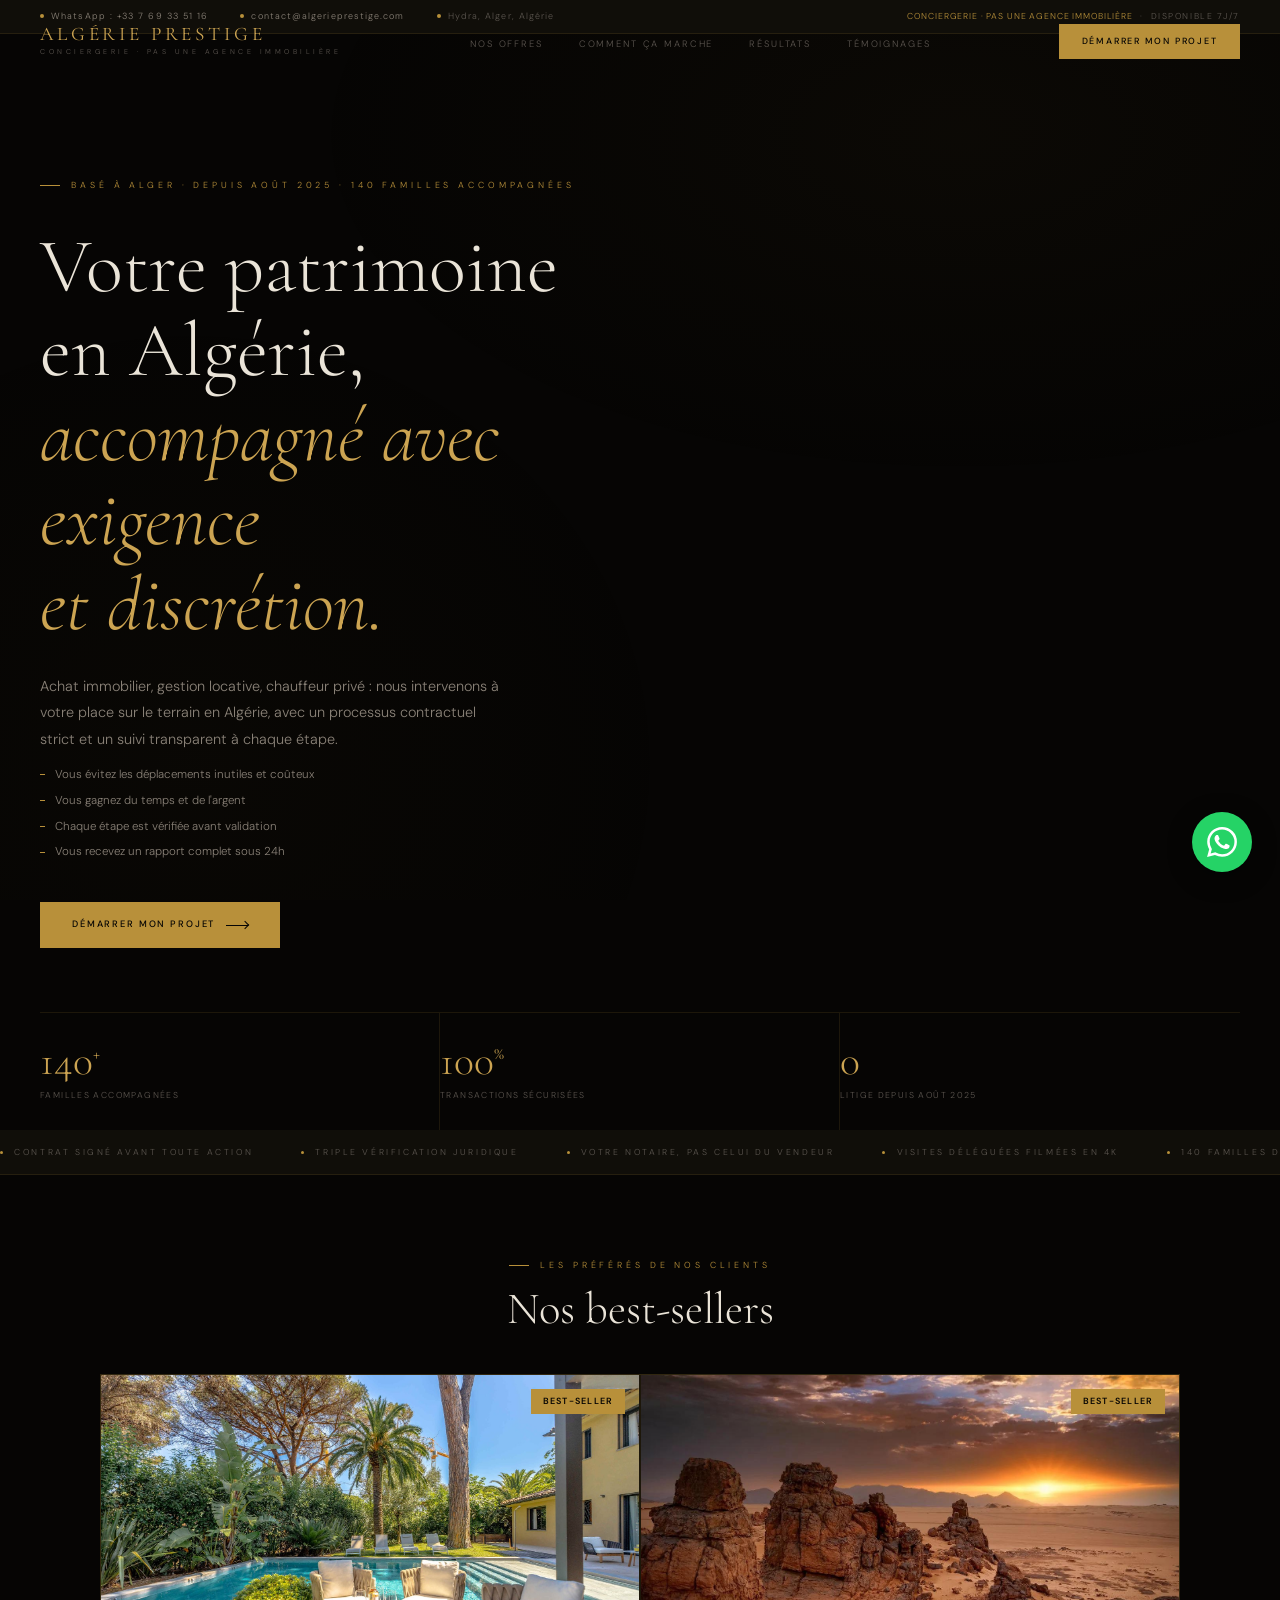
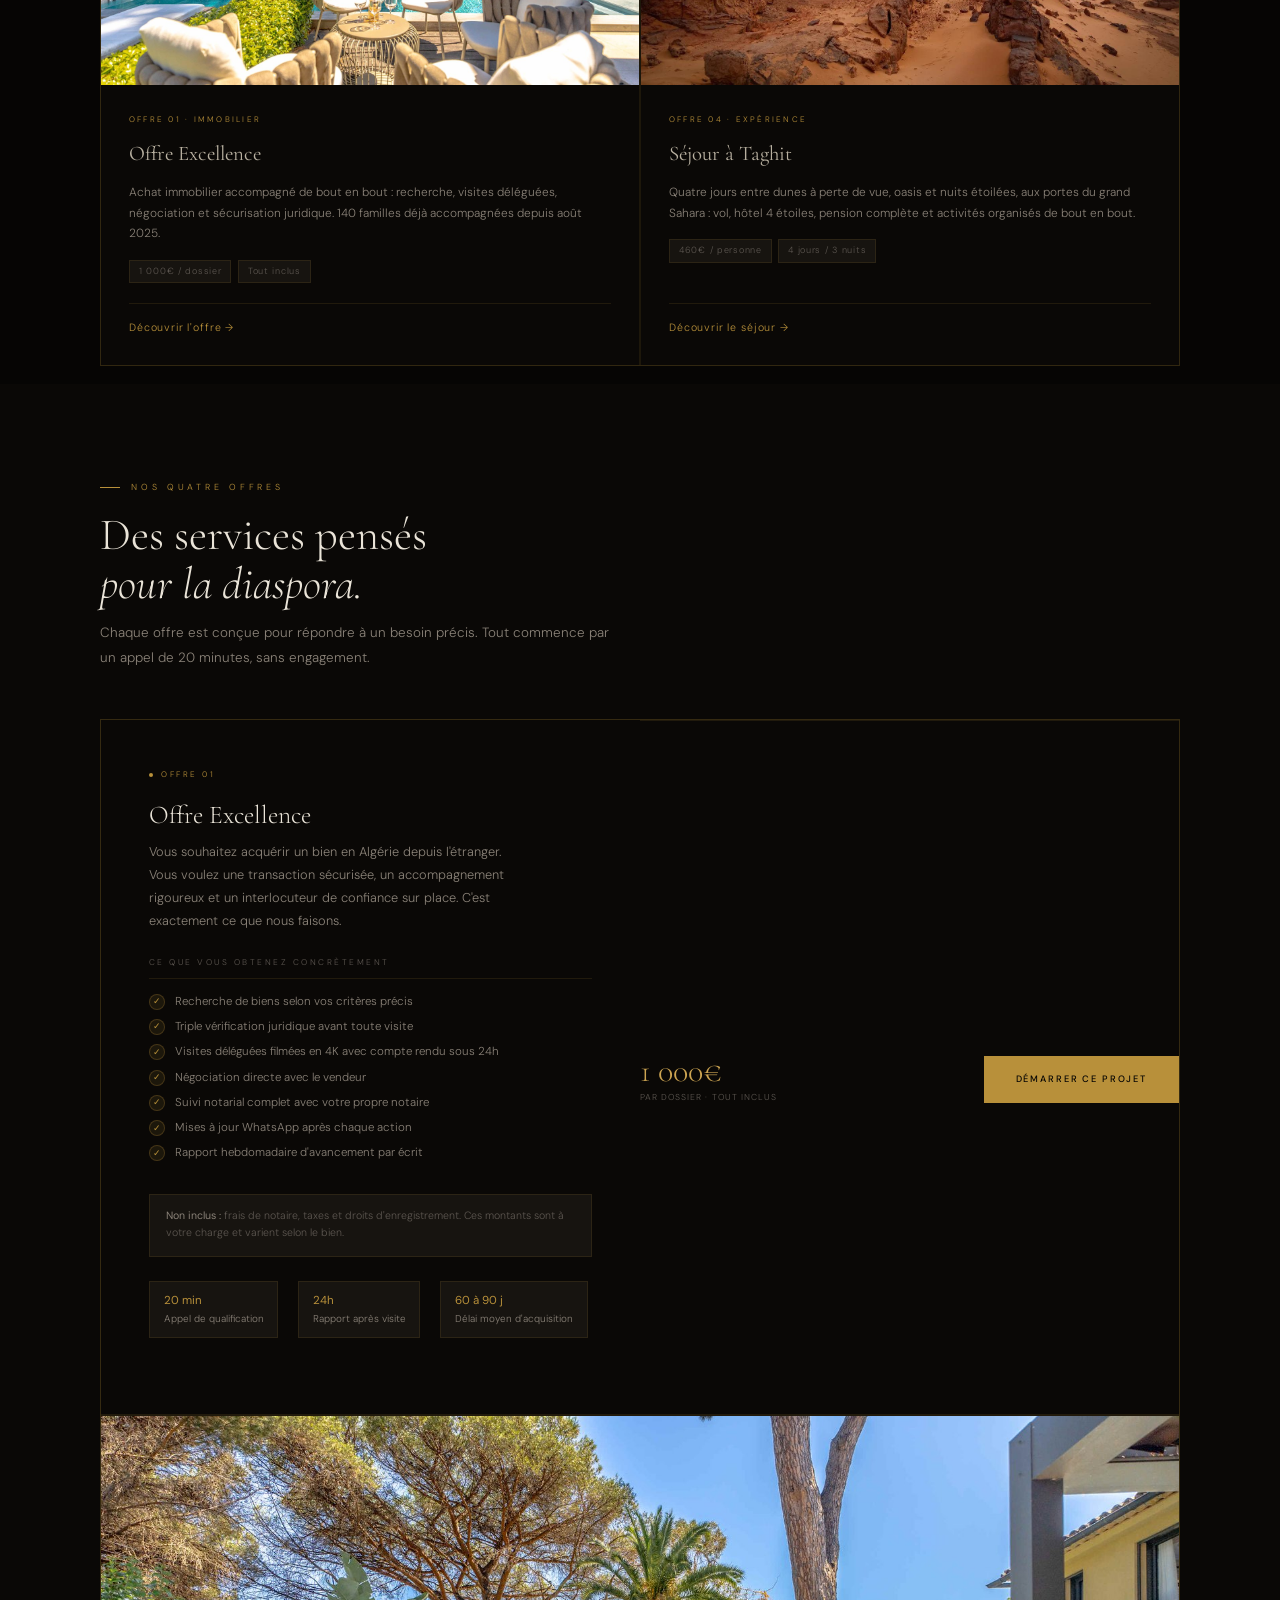
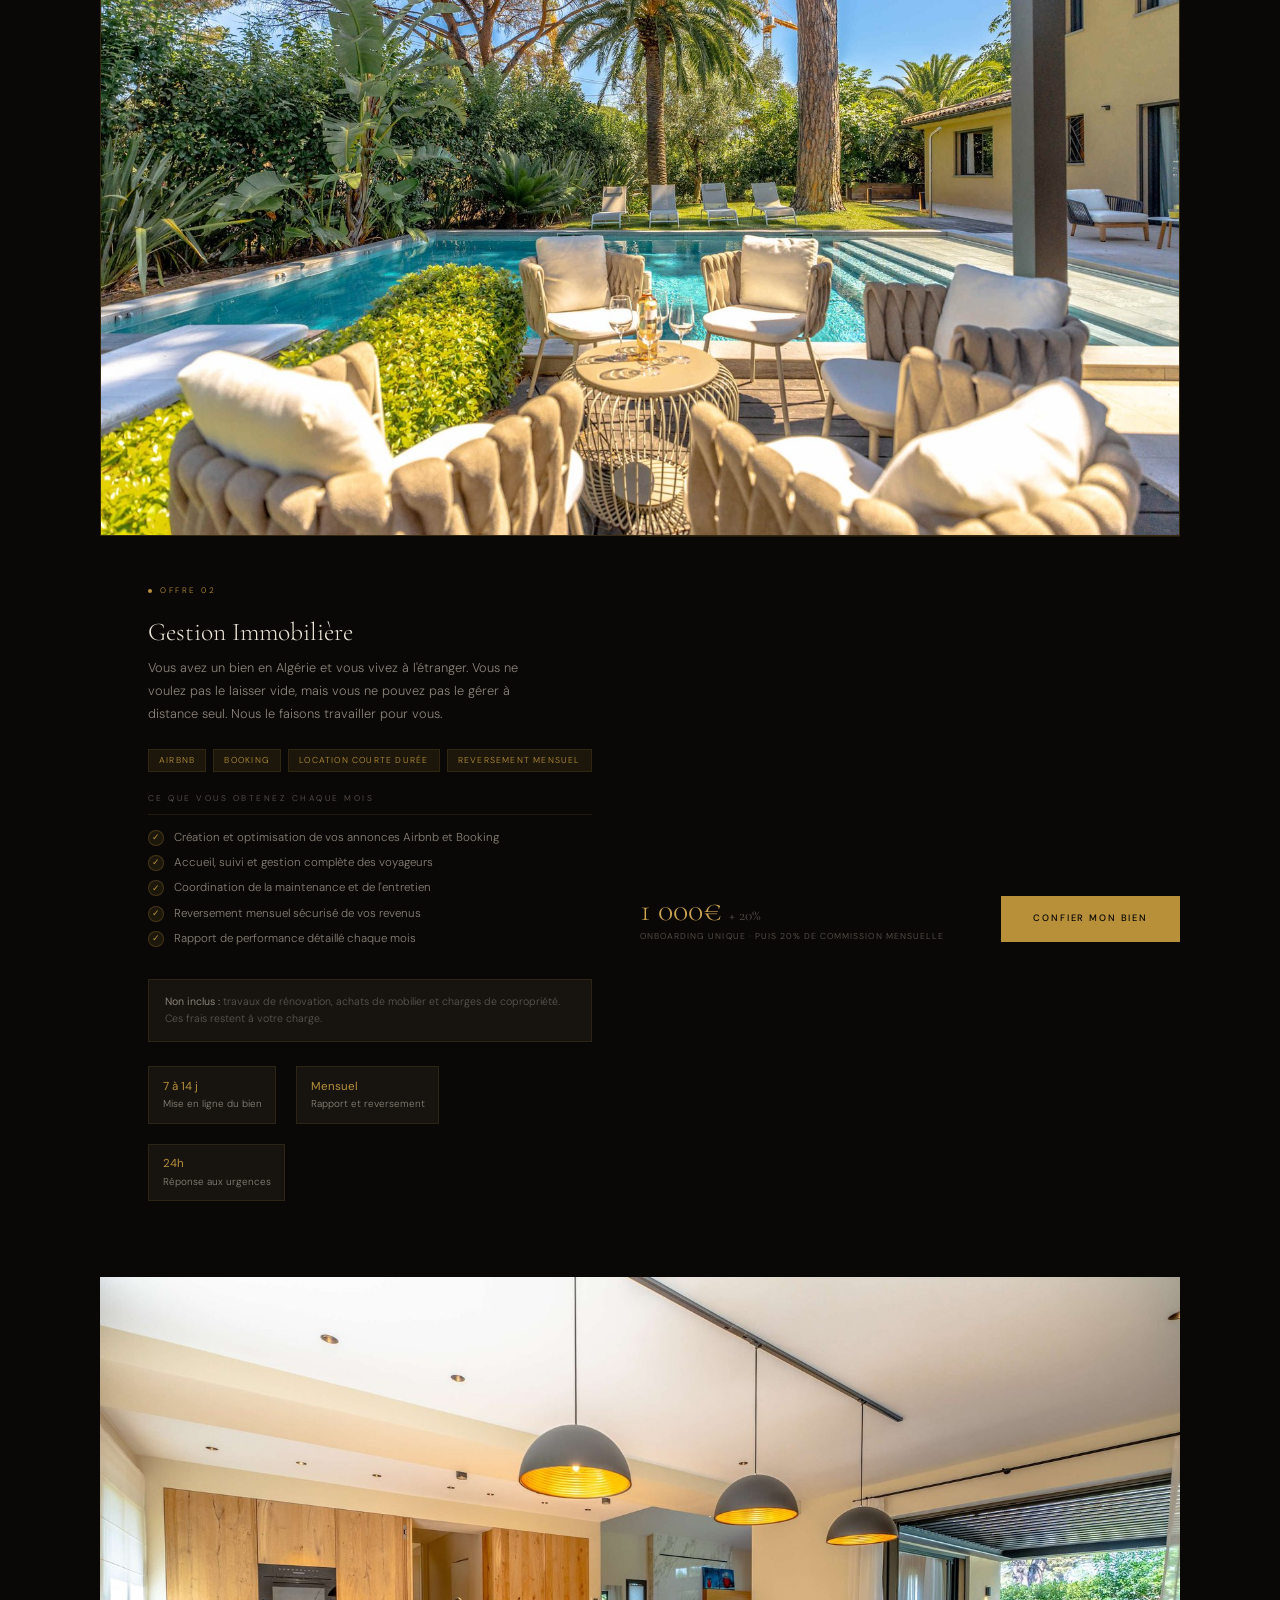
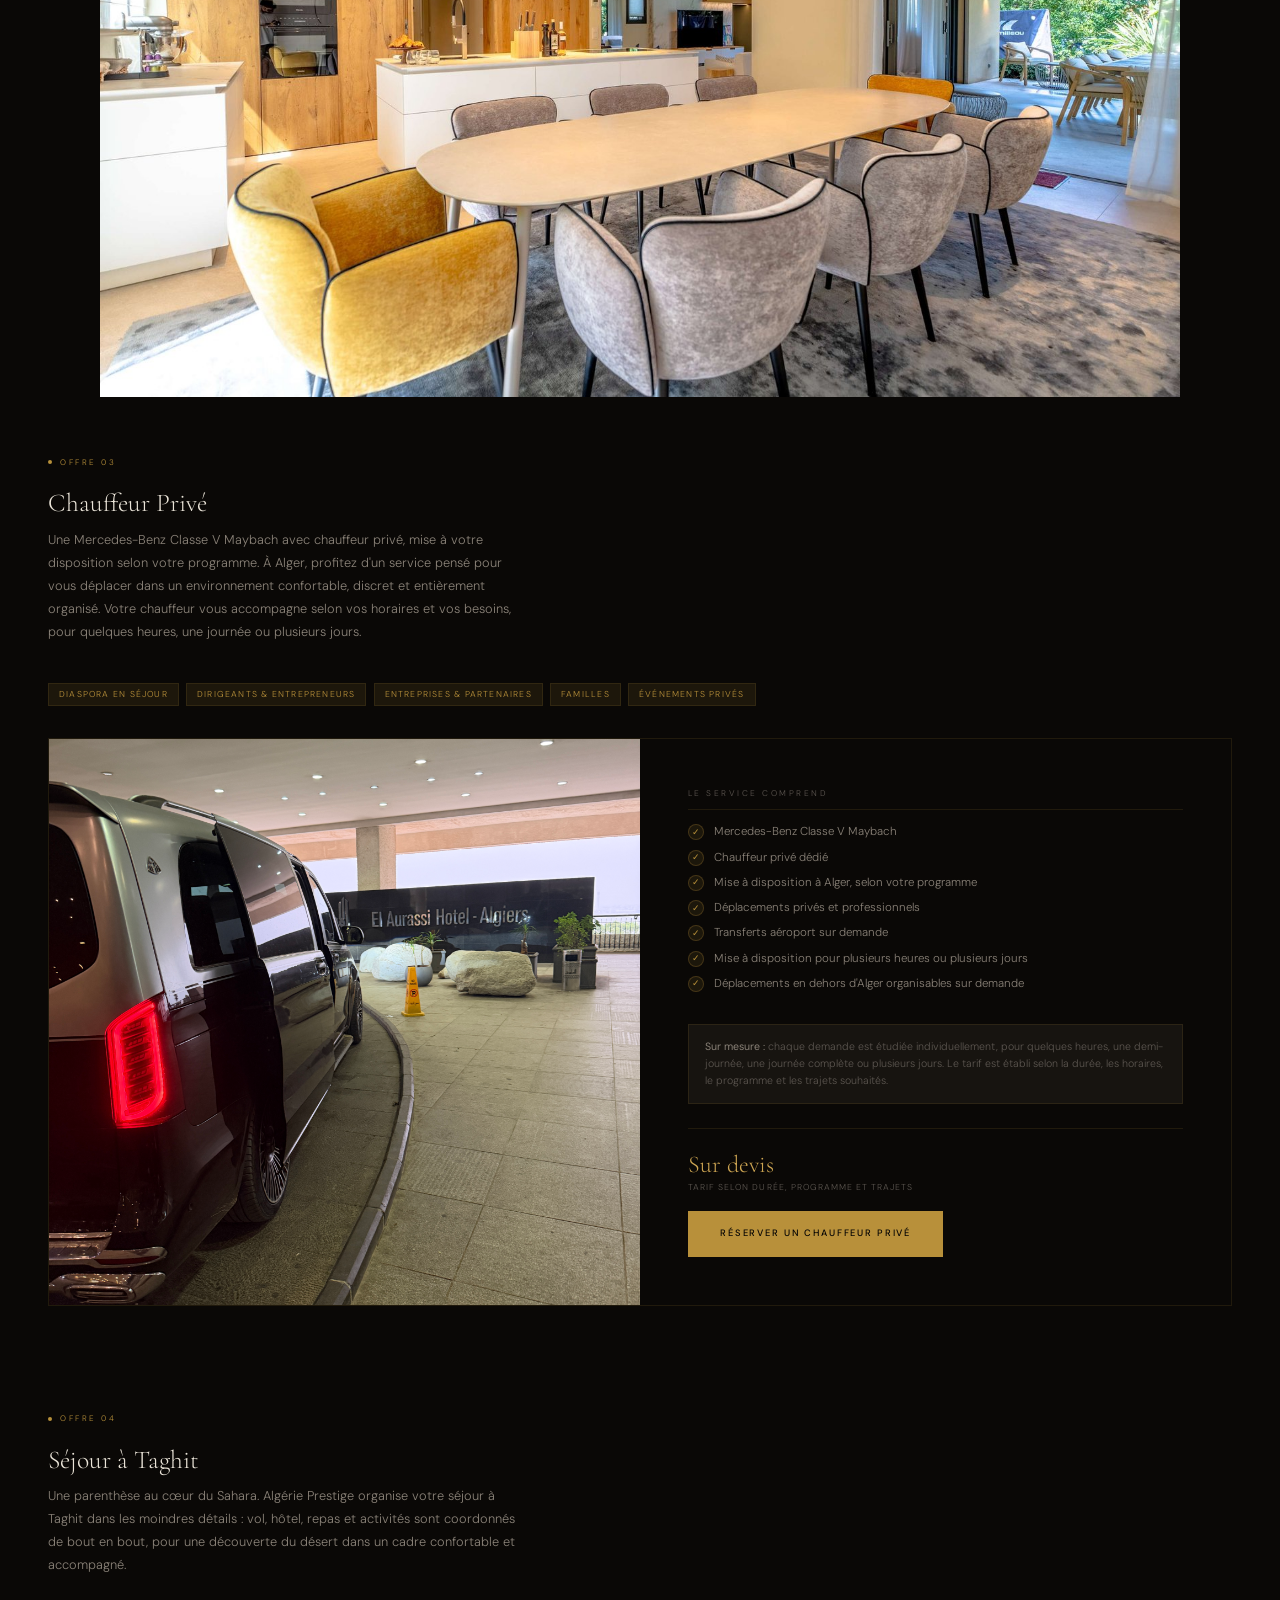
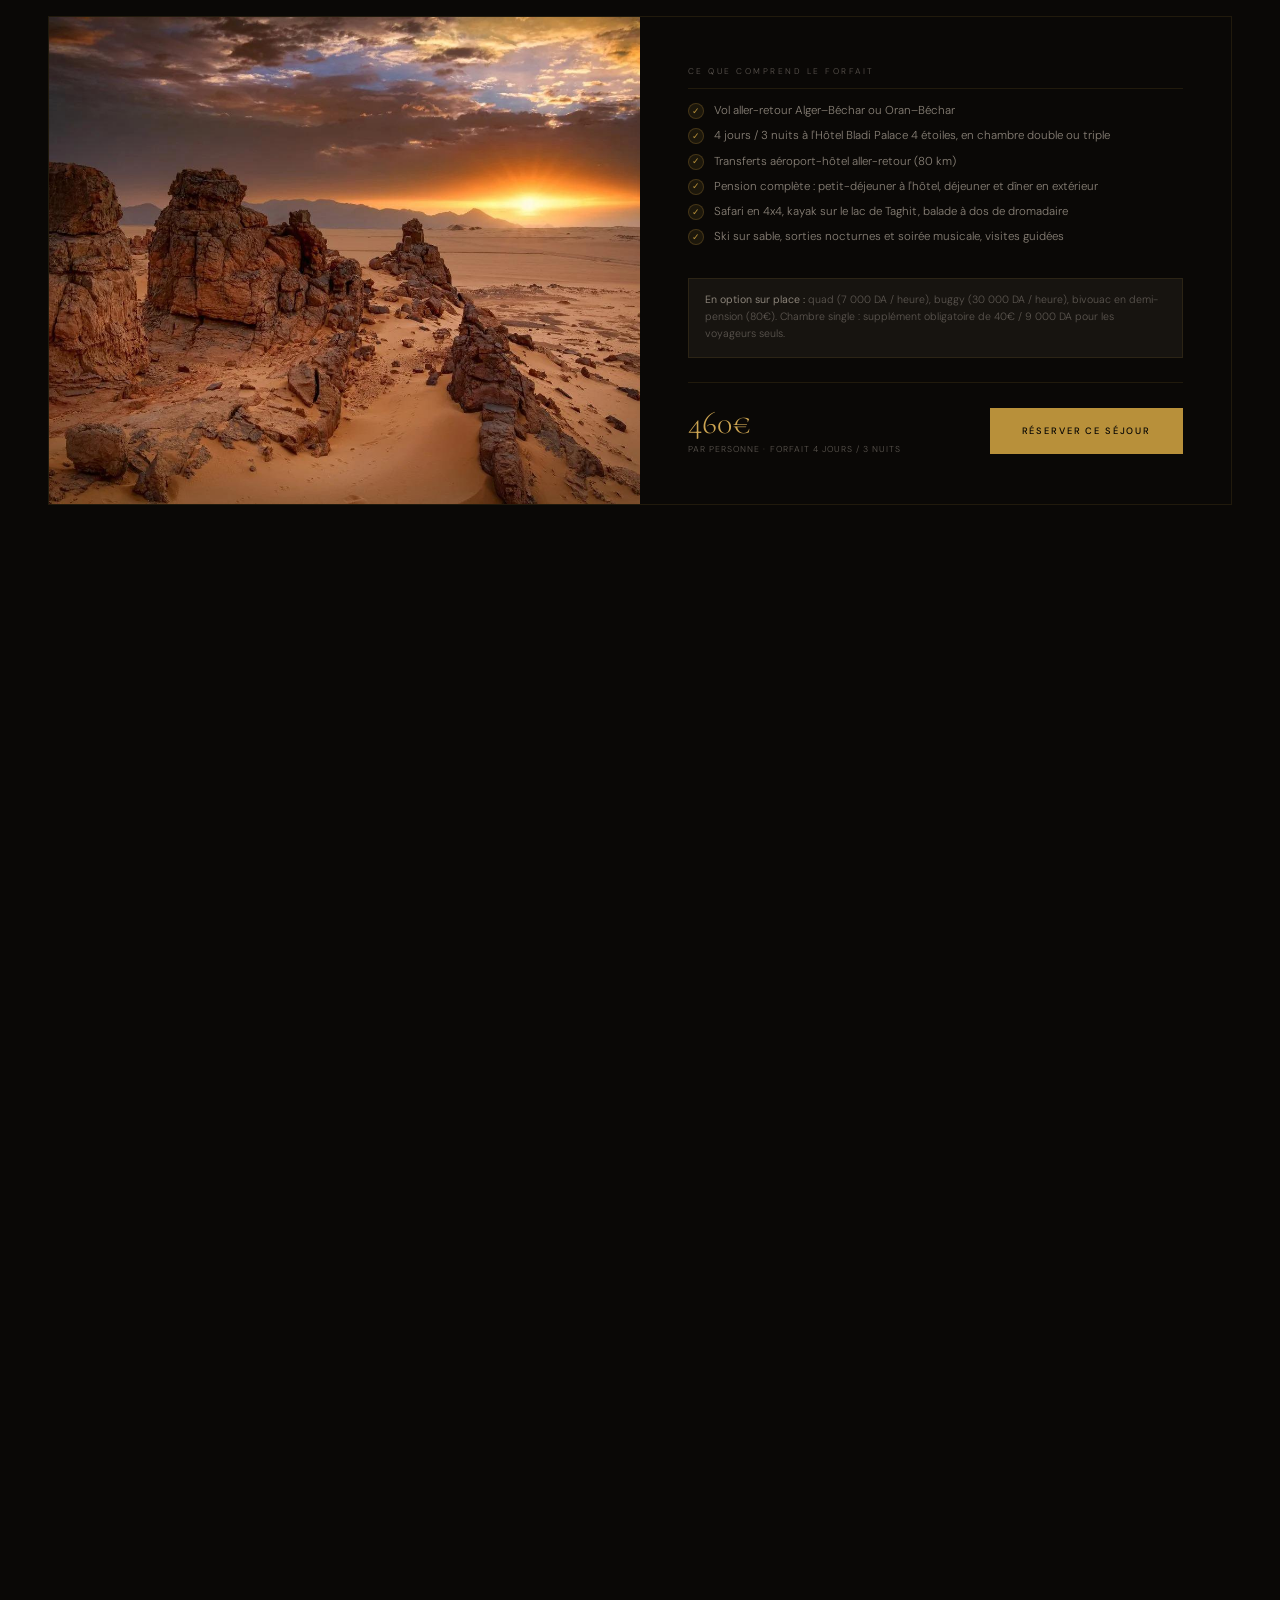
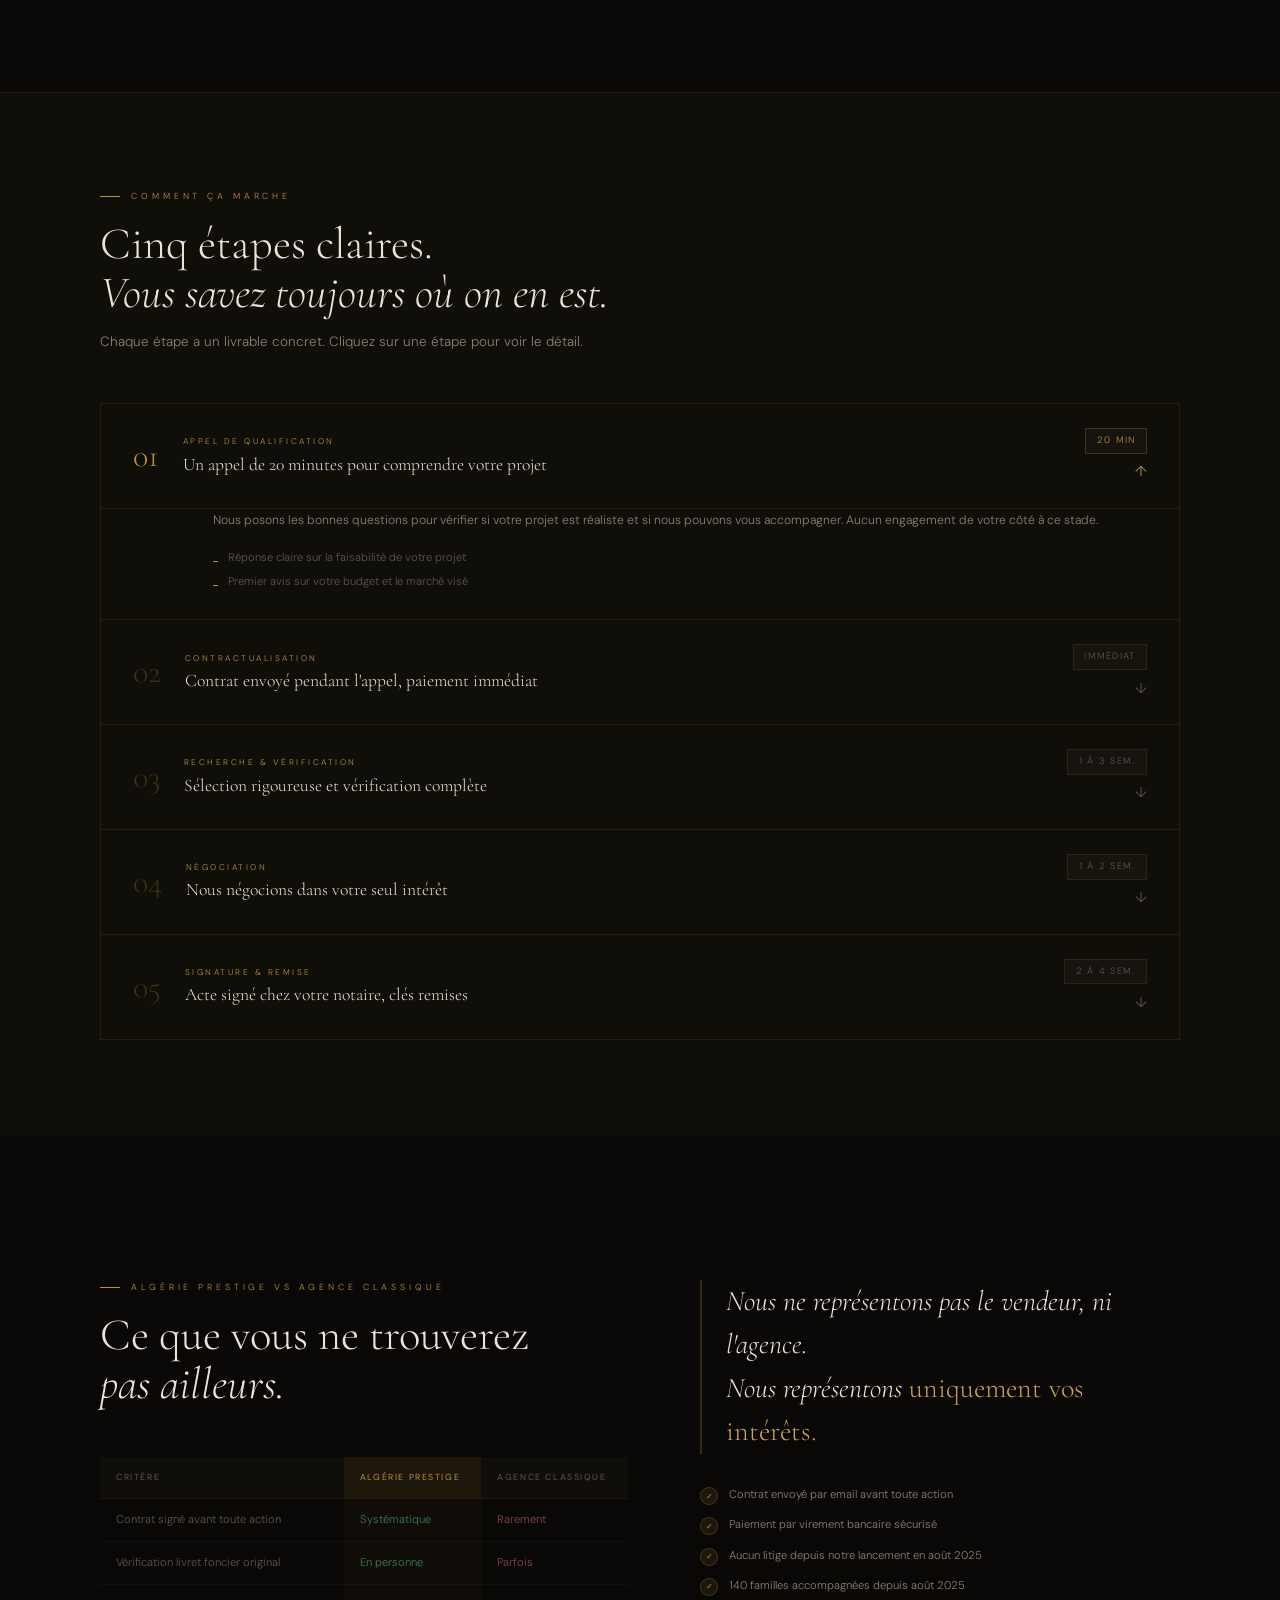
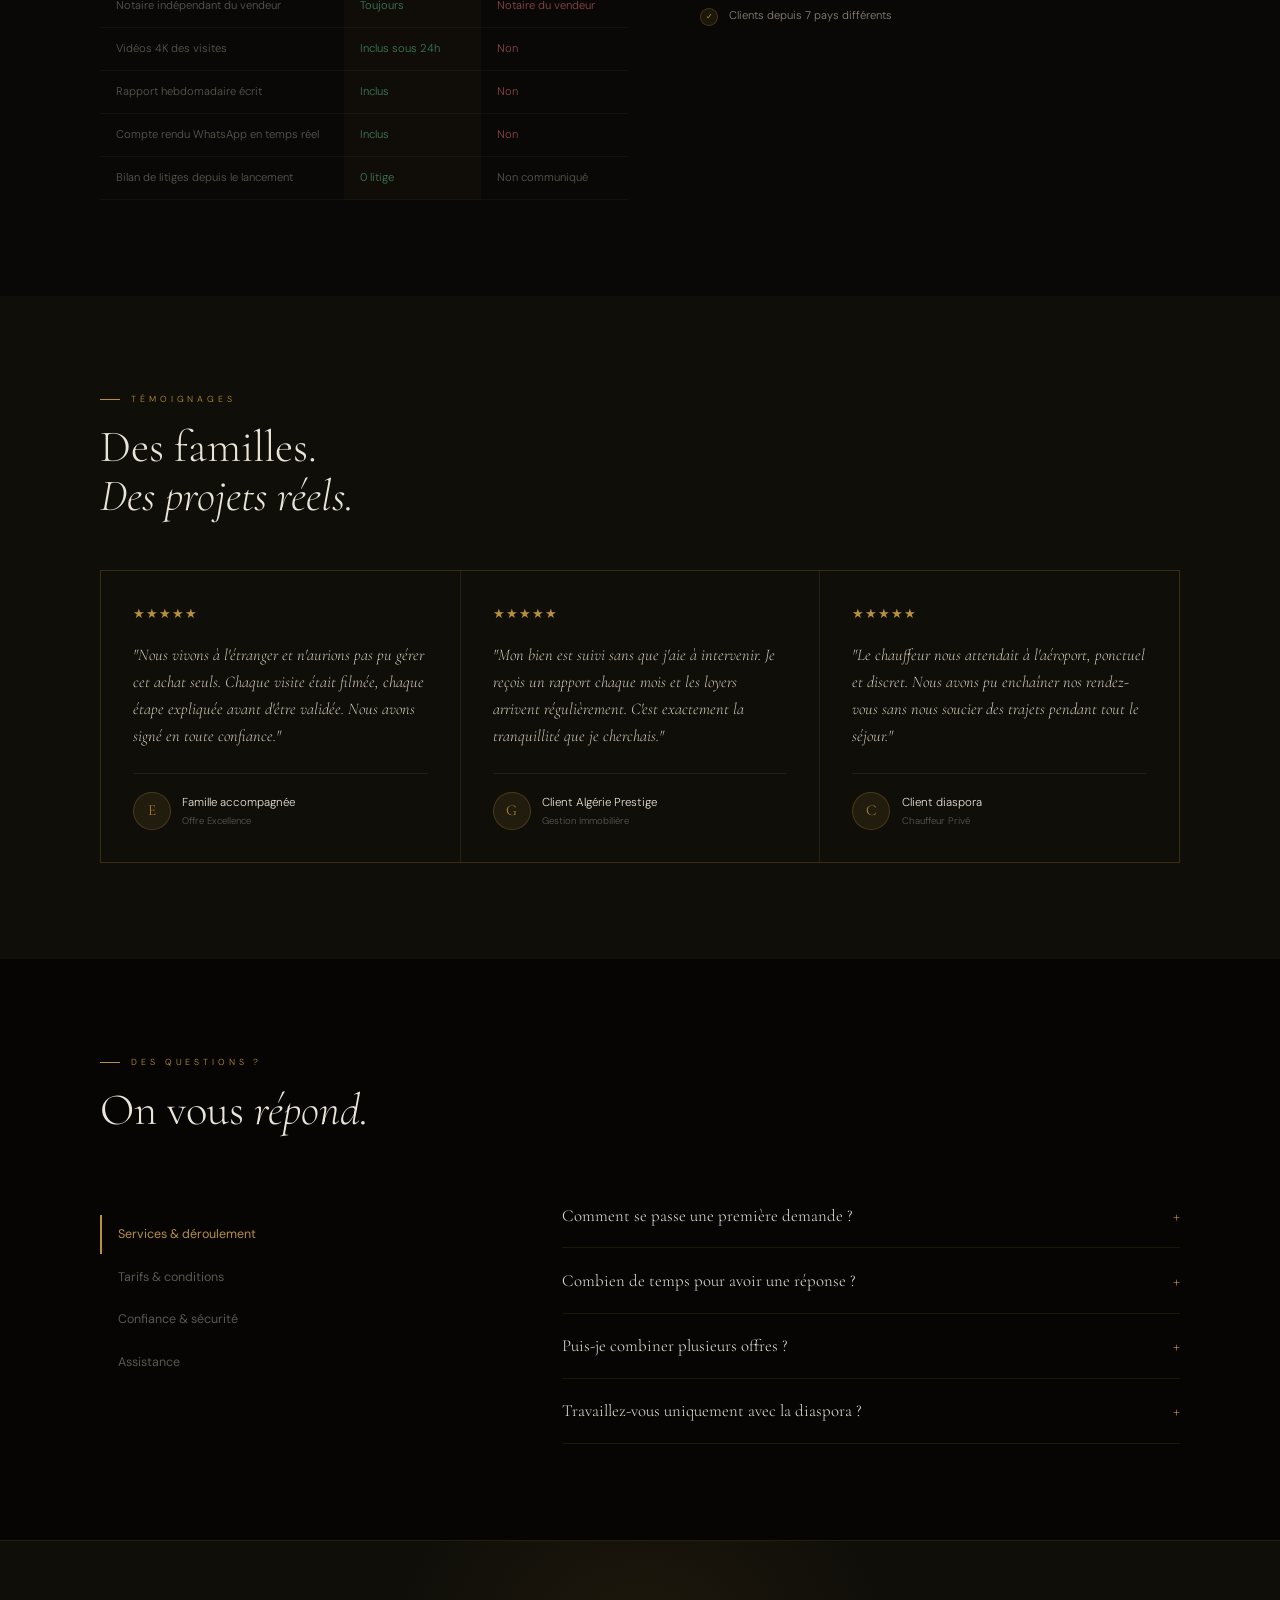
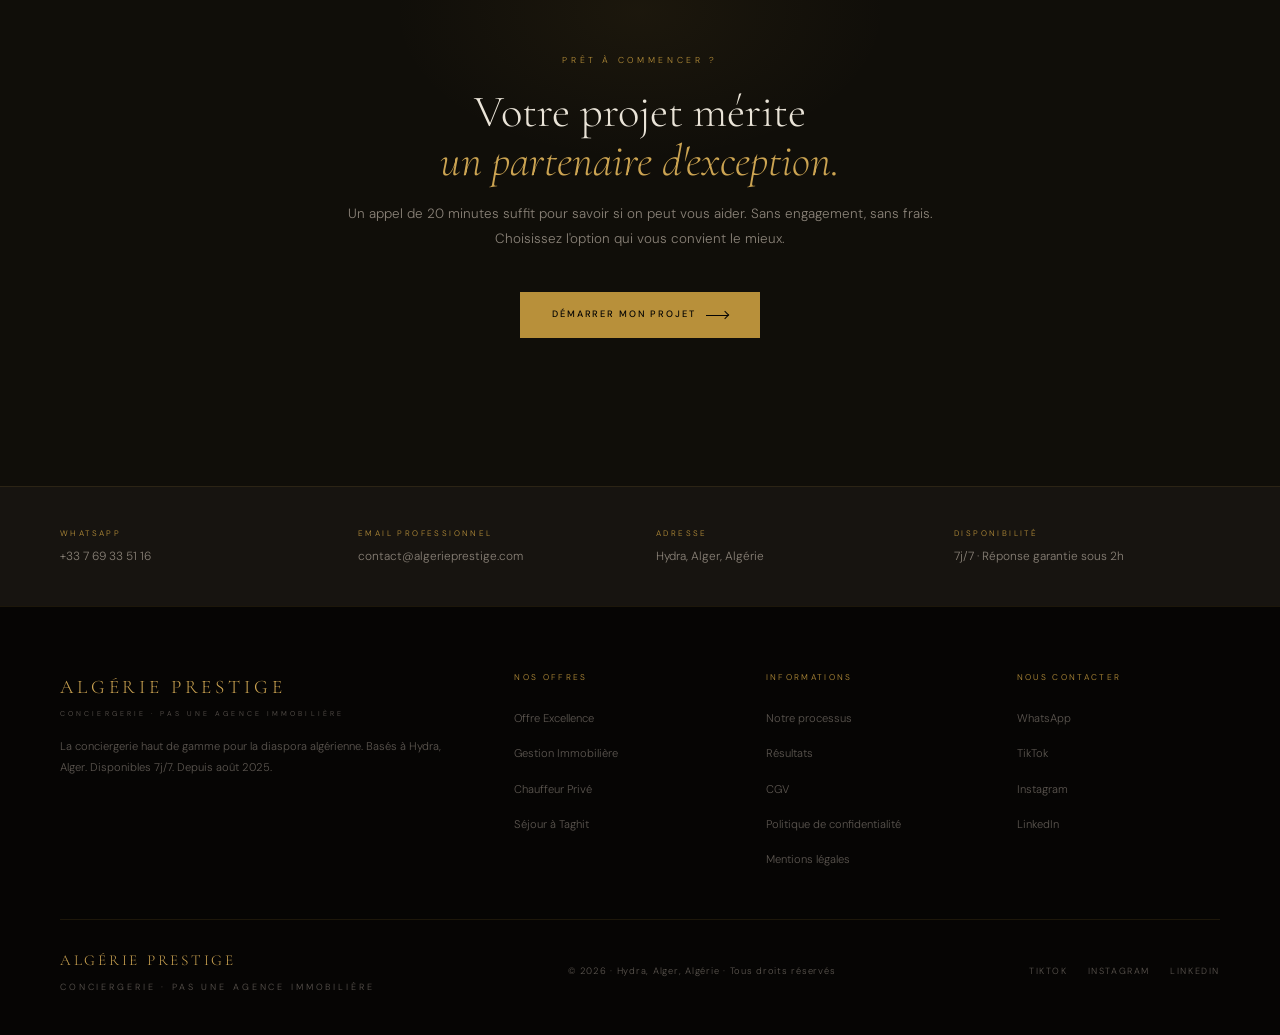
==== index.html @ 7046d6de "Add files via upload" ====
<!DOCTYPE html>
<html lang="fr">
<head>
<meta charset="UTF-8">
<meta name="viewport" content="width=device-width, initial-scale=1.0">
<title>Algérie Prestige : Conciergerie Privée pour la Diaspora Algérienne</title>
<meta name="description" content="Conciergerie privée pour la diaspora algérienne : achat immobilier sécurisé, gestion locative, chauffeur privé. Basés à Alger, disponibles 7j/7.">
<meta property="og:title" content="Algérie Prestige : Conciergerie Privée pour la Diaspora Algérienne">
<meta property="og:description" content="Achat immobilier, gestion locative, chauffeur privé : nous intervenons à votre place sur le terrain en Algérie, avec un suivi transparent à chaque étape.">
<meta property="og:image" content="https://algerieprestige.com/img/brand/og-image.jpg">
<meta property="og:url" content="https://algerieprestige.com/">
<meta property="og:type" content="website">
<meta property="og:locale" content="fr_FR">
<meta name="twitter:card" content="summary_large_image">
<meta name="twitter:image" content="https://algerieprestige.com/img/brand/og-image.jpg">
<link rel="icon" type="image/png" sizes="512x512" href="img/brand/favicon-512.png">
<link rel="icon" type="image/png" sizes="48x48" href="img/brand/favicon-48.png">
<link rel="icon" type="image/png" sizes="32x32" href="img/brand/favicon-32.png">
<link rel="icon" type="image/png" sizes="16x16" href="img/brand/favicon-16.png">
<link rel="apple-touch-icon" sizes="180x180" href="img/brand/favicon-180.png">
<link rel="preconnect" href="https://fonts.googleapis.com">
<link rel="preconnect" href="https://fonts.gstatic.com" crossorigin>
<link href="https://fonts.googleapis.com/css2?family=Cormorant+Garamond:ital,wght@0,300;0,400;0,500;0,600;1,300;1,400;1,500&family=DM+Sans:opsz,wght@9..40,300;9..40,400;9..40,500&display=swap" rel="stylesheet">
<style>

/* ═══════════════════════════════════════
   ALGÉRIE PRESTIGE v3
   Cabinet Privé · Confiance · Diaspora
   Cormorant Garamond + DM Sans
═══════════════════════════════════════ */

:root {
  --or:        #B8903A;
  --or-2:      #CCA452;
  --or-3:      #DEC07A;
  --or-dim:    rgba(184,144,58,.11);
  --or-glow:   rgba(184,144,58,.06);
  --noir:      #060504;
  --noir-2:    #0A0806;
  --s1:        #100E09;
  --s2:        #171410;
  --s3:        #1E1A13;
  --ivoire:    #EAE4D8;
  --ivoire-2:  #D2CAB8;
  --txt:       #B8B0A0;
  --txt-m:     #8A8278;
  --txt-d:     #5C5650;
  --bord:      rgba(184,144,58,.13);
  --bord-2:    rgba(184,144,58,.26);
  --vert:      #3D7A55;
  --r: 0px; /* sharp corners everywhere */
}

*, *::before, *::after { margin:0; padding:0; box-sizing:border-box; }
html { scroll-behavior:smooth; font-size:16px; }

body {
  background:var(--noir);
  color:var(--txt);
  font-family:'DM Sans',sans-serif;
  font-weight:300;
  line-height:1.7;
  overflow-x:hidden;
  -webkit-font-smoothing:antialiased;
}

/* subtle vignette atmosphere */
body::after {
  content:'';
  position:fixed; inset:0;
  background:
    radial-gradient(ellipse 80% 60% at 75% 15%, rgba(184,144,58,.035) 0%, transparent 65%),
    radial-gradient(ellipse 60% 80% at 15% 85%, rgba(184,144,58,.025) 0%, transparent 65%);
  pointer-events:none; z-index:0;
}

img { display:block; max-width:100%; height:auto; }
a   { text-decoration:none; color:inherit; transition:color .25s; }

/* ── UTILS ── */
.serif { font-family:'Cormorant Garamond',serif; }
.container { max-width:1160px; margin:0 auto; padding:0 2.5rem; }

.eyebrow {
  display:inline-flex; align-items:center; gap:.7rem;
  font-size:.55rem; letter-spacing:.44em; text-transform:uppercase;
  color:var(--or);
}
.eyebrow::before {
  content:''; display:inline-block;
  width:20px; height:1px; background:var(--or); flex-shrink:0;
}

h1,h2,h3,h4 {
  font-family:'Cormorant Garamond',serif;
  font-weight:300; line-height:1.1; color:var(--ivoire);
}
h1 { font-size:clamp(2.8rem,6vw,5.8rem); }
h2 { font-size:clamp(1.9rem,3.5vw,3.2rem); }
h3 { font-size:clamp(1.3rem,2vw,1.8rem); }

p { color:var(--txt-m); line-height:1.85; }

.reveal {
  opacity:0; transform:translateY(12px);
  transition:opacity .45s ease, transform .45s ease;
}
.reveal.in { opacity:1; transform:none; }

/* ═══════════════ NAV ═══════════════ */
#nav {
  position:fixed; inset:0 0 auto 0; z-index:100;
  padding:1.5rem 2.5rem;
  display:flex; align-items:center; justify-content:space-between;
  transition:background .45s, padding .35s, border-color .35s;
  border-bottom:1px solid transparent;
}
#nav.stuck {
  background:rgba(6,5,4,.95);
  backdrop-filter:blur(20px);
  padding:1rem 2.5rem;
  border-color:var(--bord);
}

.nav-logo { display:flex; flex-direction:column; gap:2px; }
.nav-logo-name {
  font-family:'Cormorant Garamond',serif;
  font-size:1.2rem; font-weight:400;
  letter-spacing:.2em; text-transform:uppercase;
  color:var(--or-2); line-height:1;
}
.nav-logo-tag {
  font-size:.44rem; letter-spacing:.5em;
  text-transform:uppercase; color:var(--txt-d);
}

.nav-links { display:flex; gap:2.25rem; list-style:none; }
.nav-links a {
  font-size:.58rem; letter-spacing:.2em; text-transform:uppercase;
  color:var(--txt-d); position:relative;
}
.nav-links a::after {
  content:''; position:absolute; bottom:-4px; left:0;
  width:0; height:1px; background:var(--or); transition:width .3s;
}
.nav-links a:hover { color:var(--or-2); }
.nav-links a:hover::after { width:100%; }

.nav-cta {
  font-family:'DM Sans',sans-serif;
  font-size:.56rem; font-weight:500; letter-spacing:.2em; text-transform:uppercase;
  color:var(--noir); background:var(--or);
  padding:.62rem 1.4rem; transition:background .25s;
}
.nav-cta:hover { background:var(--or-3); color:var(--noir); }

/* ═══════════════ TOP BAR ═══════════════ */
.top-bar {
  background:var(--s1);
  border-bottom:1px solid var(--bord);
  padding:.55rem 2.5rem;
  display:flex; align-items:center; justify-content:space-between;
  position:relative; z-index:99;
}
.top-bar-contact {
  display:flex; gap:2rem; align-items:center; flex-wrap:wrap;
}
.top-bar-item {
  display:flex; align-items:center; gap:.45rem;
  font-size:.56rem; letter-spacing:.12em; color:var(--txt-d);
}
.top-bar-item a { color:var(--txt-m); }
.top-bar-item a:hover { color:var(--or-2); }
.top-bar-dot {
  width:4px; height:4px; border-radius:50%; background:var(--or); flex-shrink:0;
}
.top-bar-right {
  font-size:.54rem; letter-spacing:.18em; text-transform:uppercase; color:var(--txt-d);
}

/* ═══════════════ HERO ═══════════════ */
#hero {
  min-height:100vh;
  display:grid; grid-template-rows:1fr auto;
  padding:0 2.5rem;
  overflow:hidden; position:relative;
}

.hero-bg {
  position:absolute; inset:0; z-index:0;
  background:var(--noir);
  overflow:hidden;
}
.hero-bg video {
  position:absolute; inset:0; z-index:0;
  width:100%; height:100%; object-fit:cover;
  opacity:.5;
}
.hero-bg::after {
  content:''; position:absolute; inset:0; z-index:1;
  background:linear-gradient(105deg, rgba(6,5,4,.97) 40%, rgba(6,5,4,.7) 100%);
}

.hero-content {
  position:relative; z-index:1;
  display:flex; flex-direction:column; justify-content:center;
  padding-top:9rem; padding-bottom:4rem;
  max-width:660px;
}

.hero-tag {
  margin-bottom:2rem;
  opacity:0; animation:fadeUp .9s .2s forwards;
}

.hero-h1 {
  margin-bottom:1.6rem;
  opacity:0; animation:fadeUp .9s .4s forwards;
}
.hero-h1 em { font-style:italic; color:var(--or-2); }

.hero-p {
  font-size:.9rem; color:var(--txt-m); max-width:460px;
  margin-bottom:.75rem;
  opacity:0; animation:fadeUp .9s .6s forwards;
}

.hero-promise {
  display:flex; flex-direction:column; gap:.4rem;
  margin-bottom:2.5rem;
  opacity:0; animation:fadeUp .9s .7s forwards;
}
.hero-promise-item {
  display:flex; align-items:center; gap:.6rem;
  font-size:.72rem; color:var(--txt-m);
}
.hero-promise-item::before {
  content:'';
  display:inline-block; width:5px; height:1px;
  background:var(--or); flex-shrink:0;
}

.hero-btns {
  display:flex; gap:1rem; flex-wrap:wrap;
  opacity:0; animation:fadeUp .9s .85s forwards;
}

.btn-or {
  display:inline-flex; align-items:center; gap:.65rem;
  background:var(--or); color:var(--noir);
  font-family:'DM Sans',sans-serif;
  font-size:.58rem; font-weight:500; letter-spacing:.2em; text-transform:uppercase;
  padding:.95rem 2rem; transition:background .25s, transform .2s, box-shadow .25s;
}
.btn-or:hover {
  background:var(--or-3); color:var(--noir);
  transform:translateY(-2px);
  box-shadow:0 8px 32px rgba(184,144,58,.2);
}

.btn-outline {
  display:inline-flex; align-items:center; gap:.65rem;
  border:1px solid var(--bord-2); color:var(--txt-m);
  font-family:'DM Sans',sans-serif;
  font-size:.58rem; font-weight:400; letter-spacing:.2em; text-transform:uppercase;
  padding:.95rem 1.75rem; transition:border-color .25s, color .25s;
}
.btn-outline:hover { border-color:var(--or); color:var(--or-2); }

.arr {
  display:inline-block; width:22px; height:1px;
  background:currentColor; position:relative;
}
.arr::after {
  content:''; position:absolute; right:0; top:-3px;
  width:6px; height:6px;
  border-right:1px solid currentColor; border-top:1px solid currentColor;
  transform:rotate(45deg);
}

/* HERO STATS */
.hero-stats {
  position:relative; z-index:1;
  display:grid; grid-template-columns:repeat(3,1fr);
  border-top:1px solid var(--bord);
  opacity:0; animation:fadeUp .9s 1s forwards;
}
.hs {
  padding:1.75rem 0; border-right:1px solid var(--bord);
}
.hs:last-child { border-right:none; }
.hs-n {
  font-family:'Cormorant Garamond',serif;
  font-size:2.6rem; font-weight:300; color:var(--or-2);
  line-height:1; margin-bottom:.3rem;
}
.hs-n sup { font-size:1.1rem; }
.hs-l {
  font-size:.54rem; letter-spacing:.16em; text-transform:uppercase; color:var(--txt-d);
}

/* ═══════════════ MARQUEE ═══════════════ */
.mq-wrap {
  background:var(--s1);
  border-bottom:1px solid var(--bord);
  padding:.9rem 0; overflow:hidden;
}
.mq-track {
  display:flex; gap:3rem; width:max-content;
  animation:marquee 38s linear infinite;
}
.mq-item {
  display:inline-flex; align-items:center; gap:.7rem;
  font-size:.54rem; letter-spacing:.3em; text-transform:uppercase;
  color:var(--txt-d); white-space:nowrap; flex-shrink:0;
}
.mq-item b { display:inline-block; width:3px; height:3px; border-radius:50%; background:var(--or); }

/* ═══════════════ CONFIANCE SECTION ═══════════════ */
#confiance {
  background:var(--s1);
  border-bottom:1px solid var(--bord);
  padding:5.5rem 0;
}

.confiance-grid {
  display:grid; grid-template-columns:1fr 1fr;
  gap:5rem; align-items:start;
}

.conf-left .sec-head { margin-bottom:2.5rem; }

.conf-stats {
  display:grid; grid-template-columns:1fr 1fr;
  gap:1px; background:var(--bord);
  border:1px solid var(--bord);
  margin-bottom:2rem;
}
.conf-stat {
  background:var(--s1);
  padding:1.75rem 1.5rem;
  transition:background .3s;
}
.conf-stat:hover { background:var(--s2); }
.conf-stat-n {
  font-family:'Cormorant Garamond',serif;
  font-size:2.8rem; font-weight:300; color:var(--or-2);
  line-height:1; margin-bottom:.3rem;
}
.conf-stat-n sup { font-size:1.1rem; }
.conf-stat-l {
  font-size:.54rem; letter-spacing:.14em; text-transform:uppercase;
  color:var(--txt-d); margin-bottom:.35rem;
}
.conf-stat-d { font-size:.7rem; color:var(--txt-d); line-height:1.6; }

.conf-right {}

.conf-engagements { display:flex; flex-direction:column; gap:1px; background:var(--bord); }

.engagement {
  background:var(--s1);
  display:grid; grid-template-columns:52px 1fr;
  gap:1.25rem; align-items:start;
  padding:1.5rem;
  transition:background .3s;
}
.engagement:hover { background:var(--s2); }

.eng-icon {
  width:52px; height:52px; flex-shrink:0;
  display:flex; align-items:center; justify-content:center;
  background:var(--or-dim); border:1px solid var(--bord);
  font-size:1.15rem;
}
.eng-title {
  font-family:'Cormorant Garamond',serif;
  font-size:1.05rem; color:var(--ivoire); margin-bottom:.25rem;
}
.eng-desc { font-size:.7rem; color:var(--txt-d); line-height:1.7; }

.conf-origine {
  margin-top:1.5rem;
  background:var(--s2); border:1px solid var(--bord); padding:1.25rem 1.5rem;
}
.conf-origine-title {
  font-size:.54rem; letter-spacing:.28em; text-transform:uppercase;
  color:var(--or); margin-bottom:.85rem;
}
.origine-list {
  display:flex; flex-wrap:wrap; gap:.5rem;
}
.origine-tag {
  font-size:.62rem; color:var(--txt-m);
  background:var(--s3); border:1px solid var(--bord);
  padding:4px 12px;
}

/* ═══════════════ SECTION HEADER ═══════════════ */
.sec { padding:6rem 0; }
.sec-sm { padding:4.5rem 0; }

.sec-head { margin-bottom:3rem; }
.sec-head .eyebrow { margin-bottom:1rem; display:flex; }
.sec-head p { font-size:.84rem; max-width:520px; margin-top:.75rem; }

/* ═══════════════ SERVICES ═══════════════ */
#services { background:var(--noir-2); }

.offres { display:flex; flex-direction:column; gap:2px; background:var(--bord); border:1px solid var(--bord); }

/* ─── OFFRE COMMUNE ─── */
.offre {
  background:var(--noir-2);
  transition:background .35s;
  position:relative; overflow:hidden;
}
.offre::before {
  content:''; position:absolute;
  left:0; top:0; bottom:0; width:3px;
  background:var(--or); transform:scaleY(0);
  transform-origin:top; transition:transform .4s ease;
}
.offre:hover::before { transform:scaleY(1); }
.offre:hover { background:var(--s1); }

/* ─── OFFRE 1 Excellence ─── */
.offre-ex {
  display:grid; grid-template-columns:1fr 1fr; min-height:520px;
}
.offre-photo {
  position:relative; overflow:hidden;
}
.offre-photo img {
  width:100%; height:100%; object-fit:cover;
  transition:transform .7s ease;
}
.offre:hover .offre-photo img { transform:scale(1.04); }

.photo-overlay-r, .photo-overlay-l {
  display:none;
}

.offre-body {
  padding:3rem;
  display:flex; flex-direction:column; justify-content:space-between;
}

.offre-kicker {
  display:inline-flex; align-items:center; gap:.5rem;
  font-size:.5rem; letter-spacing:.32em; text-transform:uppercase;
  color:var(--or); margin-bottom:1.25rem;
}
.offre-kicker::before {
  content:''; display:inline-block;
  width:4px; height:4px; border-radius:50%; background:var(--or);
}

.offre-title { margin-bottom:.65rem; }

.offre-pitch {
  font-size:.8rem; color:var(--txt-m); line-height:1.8;
  margin-bottom:1.5rem; max-width:380px;
}

/* Ce qui est inclus */
.offre-inclus { margin-bottom:2rem; }
.offre-inclus-head {
  font-size:.52rem; letter-spacing:.3em; text-transform:uppercase;
  color:var(--txt-d); margin-bottom:.85rem;
  padding-bottom:.5rem; border-bottom:1px solid var(--bord);
}
.inclus-list { display:flex; flex-direction:column; gap:.5rem; }
.inclus-item {
  display:flex; align-items:flex-start; gap:.65rem;
  font-size:.72rem; color:var(--txt-m); line-height:1.5;
}
.inclus-check {
  width:16px; height:16px; border-radius:50%;
  background:var(--or-dim); border:1px solid var(--bord-2);
  display:flex; align-items:center; justify-content:center;
  flex-shrink:0; margin-top:1px;
  font-size:.55rem; color:var(--or);
}

/* Ce qui n'est pas inclus */
.offre-exclus {
  background:var(--s2); border:1px solid var(--bord);
  padding:.85rem 1rem; margin-bottom:1.5rem;
  font-size:.66rem; color:var(--txt-d); line-height:1.6;
}
.offre-exclus strong { color:var(--txt-m); font-weight:400; }

/* Délais */
.offre-delais {
  display:flex; gap:1.25rem; flex-wrap:wrap; margin-bottom:1.75rem;
}
.delai {
  background:var(--s2); border:1px solid var(--bord);
  padding:.6rem .85rem;
  font-size:.62rem; color:var(--txt-m);
}
.delai strong { color:var(--or); font-weight:400; display:block; font-size:.72rem; }

.offre-footer {
  display:flex; align-items:center; justify-content:space-between;
  flex-wrap:wrap; gap:1rem;
  padding-top:1.5rem; border-top:1px solid var(--bord);
}
.offre-price-n {
  font-family:'Cormorant Garamond',serif;
  font-size:2rem; font-weight:300; color:var(--or-2); line-height:1;
}
.offre-price-l {
  font-size:.54rem; letter-spacing:.12em; text-transform:uppercase;
  color:var(--txt-d); margin-top:3px;
}

/* ─── OFFRE 2 Gestion ─── */
.offre-ge {
  display:grid; grid-template-columns:1fr 1fr; min-height:520px;
}
.offre-ge .offre-body { order:-1; }

.rentabilite {
  display:flex; flex-wrap:wrap; gap:.45rem; margin-bottom:1.25rem;
}
.rbadge {
  font-size:.54rem; letter-spacing:.14em; text-transform:uppercase;
  color:var(--or); background:var(--or-dim);
  border:1px solid var(--bord); padding:3px 10px;
}

/* ─── OFFRE 3 Chauffeur Privé ─── */
.offre-mob { padding:3rem; }

.mob-header {
  display:flex; justify-content:space-between; align-items:flex-start;
  margin-bottom:2.5rem; flex-wrap:wrap; gap:1.5rem;
}
.mob-header-left { max-width:480px; }

.mob-carousel-wrap { position:relative; margin-bottom:1.75rem; }
.mob-cats {
  display:flex; gap:2px;
  overflow-x:auto; scroll-snap-type:x mandatory; scroll-behavior:smooth;
  scrollbar-width:none; -ms-overflow-style:none;
}
.mob-cats::-webkit-scrollbar { display:none; }
.mob-cats .mob-cat { flex:0 0 240px; scroll-snap-align:start; border:1px solid var(--bord); }
.mob-nav {
  position:absolute; top:76px;
  width:38px; height:38px; border-radius:50%;
  background:var(--s1); border:1px solid var(--bord-2); color:var(--or);
  display:flex; align-items:center; justify-content:center;
  font-size:1rem; cursor:pointer; z-index:5; transition:background .25s, color .25s;
}
.mob-nav:hover { background:var(--or); color:var(--noir); }
.mob-nav.prev { left:-19px; }
.mob-nav.next { right:-19px; }

/* ─── OFFRE 4 Activités ─── */
.act-grid {
  display:grid; grid-template-columns:1fr 1fr; gap:2px;
  background:var(--bord); border:1px solid var(--bord); margin-bottom:2px;
}
.act-card { background:var(--noir-2); display:flex; flex-direction:column; }
.act-card-photo { position:relative; height:310px; overflow:hidden; }
.act-card-photo img {
  width:100%; height:100%; object-fit:cover;
  transition:transform .7s ease;
}
.act-card:hover .act-card-photo img { transform:scale(1.05); }
.act-card-body { padding:1.75rem; display:flex; flex-direction:column; flex:1; }
.act-card-loc {
  font-size:.5rem; letter-spacing:.28em; text-transform:uppercase;
  color:var(--or); margin-bottom:.6rem;
}
.act-card-title { font-family:'Cormorant Garamond',serif; font-size:1.3rem; font-weight:400; margin-bottom:.65rem; color:var(--txt); }
.act-card-desc { font-size:.74rem; color:var(--txt-m); line-height:1.75; margin-bottom:1rem; }
.act-card-feats { display:flex; flex-wrap:wrap; gap:.4rem; margin-bottom:1.25rem; }
.act-card-feats span {
  font-size:.56rem; letter-spacing:.08em;
  color:var(--txt-d); background:var(--s2); border:1px solid var(--bord);
  padding:3px 9px;
}
.act-card-cta {
  margin-top:auto; font-size:.66rem; letter-spacing:.08em; color:var(--or);
  text-decoration:none; border-top:1px solid var(--bord); padding-top:.9rem;
  transition:color .25s;
}
.act-card-cta:hover { color:var(--or-2); }
.bs-badge {
  position:absolute; top:.85rem; right:.85rem; z-index:2;
  background:var(--or); color:var(--noir);
  font-size:.56rem; letter-spacing:.14em; text-transform:uppercase;
  font-weight:600; padding:5px 12px;
}

.act-divider {
  display:flex; align-items:center; gap:1rem;
  margin:0 0 2rem; color:var(--txt-d);
  font-size:.58rem; letter-spacing:.22em; text-transform:uppercase;
}
.act-divider::before, .act-divider::after {
  content:''; flex:1; height:1px; background:var(--bord-2);
}

.act-taghit {
  display:grid; grid-template-columns:1fr 1fr; min-height:480px;
  background:var(--noir-2); border:1px solid var(--bord);
}
.act-taghit-photo { position:relative; overflow:hidden; display:flex; flex-direction:column; gap:2px; }
.act-taghit-photo img { flex:1 1 0; width:100%; height:0; min-height:100%; object-fit:cover; }

.act-taghit-body { padding:3rem; display:flex; flex-direction:column; justify-content:space-between; }

@media (max-width:860px) {
  .act-grid { grid-template-columns:1fr; }
  .act-taghit { grid-template-columns:1fr; }
  .act-taghit-photo { height:260px; }
}
@media (max-width:600px) {
  .offre-act { padding:1.5rem !important; }
  .act-taghit-body { padding:1.75rem !important; }
  .mob-header { flex-direction:column; }
}
@media (max-width:1024px) { .mob-nav { display:none; } }
.mob-cat { background:var(--s1); overflow:hidden; transition:background .3s; }
.mob-cat:hover { background:var(--s2); }
.mob-cat-photo { position:relative; overflow:hidden; background:var(--noir-2); }
.mob-cat-photo::after {
  content:''; position:absolute; inset:0; z-index:1; pointer-events:none;
  background:linear-gradient(to bottom, transparent 42%, rgba(10,8,6,.55) 62%, rgba(10,8,6,.92) 82%, var(--s1) 100%);
}
.mob-cat img {
  width:100%; height:190px; object-fit:contain; object-position:50% 50%;
  transition:transform .6s;
}
.mob-cat:hover img { transform:scale(1.04); }
.mob-cat-body { padding:1.35rem; }
.mob-cat-num {
  font-size:.5rem; letter-spacing:.28em; text-transform:uppercase;
  color:var(--or); margin-bottom:.4rem;
}
.mob-cat-title {
  font-family:'Cormorant Garamond',serif;
  font-size:1.15rem; color:var(--ivoire); margin-bottom:.35rem;
}
.mob-cat-desc { font-size:.67rem; color:var(--txt-d); line-height:1.65; }

.mob-spec { margin-top:.9rem; border-top:1px solid var(--bord); padding-top:.7rem; }
.mob-spec summary {
  cursor:pointer; list-style:none; display:flex; align-items:center; justify-content:space-between;
  font-size:.56rem; letter-spacing:.16em; text-transform:uppercase; color:var(--or);
}
.mob-spec summary::-webkit-details-marker { display:none; }
.mob-spec summary::after { content:'+'; font-size:.85rem; color:var(--or); }
.mob-spec[open] summary::after { content:'\2013'; }
.mob-spec-grid { margin-top:.75rem; display:flex; flex-direction:column; gap:.4rem; }
.mob-spec-row { display:flex; justify-content:space-between; gap:.75rem; font-size:.63rem; color:var(--txt-d); }
.mob-spec-row b { color:var(--ivoire); font-weight:400; text-align:right; }
.mob-spec-feats { margin-top:.65rem; padding-top:.65rem; border-top:1px solid var(--bord); display:flex; flex-direction:column; gap:.4rem; }
.mob-spec-feats div { font-size:.6rem; color:var(--txt-d); line-height:1.5; padding-left:.85rem; position:relative; }
.mob-spec-feats div::before { content:''; position:absolute; left:0; top:.55em; width:4px; height:1px; background:var(--or); }

.mob-feats {
  display:flex; flex-wrap:wrap; gap:.6rem;
}
.mob-feat {
  display:flex; align-items:center; gap:.45rem;
  font-size:.62rem; color:var(--txt-m);
  background:var(--s2); border:1px solid var(--bord);
  padding:.35rem .85rem;
}
.mob-feat::before {
  content:''; display:inline-block;
  width:4px; height:1px; background:var(--or);
}

/* ═══════════════ PROCESSUS DÉTAILLÉ ═══════════════ */
#processus { background:var(--s1); }

.process-timeline {
  display:flex; flex-direction:column; gap:0;
  border:1px solid var(--bord); overflow:hidden;
  margin-top:3rem;
}

.pstep {
  display:grid; grid-template-columns:180px 1fr;
  border-bottom:1px solid var(--bord);
  transition:background .3s;
}
.pstep:last-child { border-bottom:none; }
.pstep:hover { background:var(--s2); }

.pstep-left {
  background:var(--s2);
  border-right:1px solid var(--bord);
  padding:2rem 1.75rem;
  display:flex; flex-direction:column; justify-content:space-between;
}
.pstep-num {
  font-family:'Cormorant Garamond',serif;
  font-size:2.8rem; font-weight:300; color:var(--or-dim);
  line-height:1;
}
.pstep-phase {
  font-size:.52rem; letter-spacing:.28em; text-transform:uppercase;
  color:var(--or);
}
.pstep-delai {
  margin-top:.75rem;
  font-size:.62rem; color:var(--txt-d);
  background:var(--s3); border:1px solid var(--bord);
  padding:.3rem .75rem; display:inline-block;
}

.pstep-right {
  padding:2rem 2.25rem;
}
.pstep-title {
  font-family:'Cormorant Garamond',serif;
  font-size:1.3rem; color:var(--ivoire); margin-bottom:.6rem;
}
.pstep-desc { font-size:.75rem; color:var(--txt-m); margin-bottom:1rem; line-height:1.8; }

.pstep-livrable {
  display:flex; flex-direction:column; gap:.4rem;
}
.livrable {
  display:flex; align-items:center; gap:.6rem;
  font-size:.68rem; color:var(--txt-m);
}
.livrable::before {
  content:''; width:5px; height:1px;
  background:var(--or); display:inline-block; flex-shrink:0;
}
.livrable strong { color:var(--ivoire-2); font-weight:400; }

/* ═══════════════ PREUVES ═══════════════ */
#preuves { background:var(--noir-2); }

.preuves-cols {
  display:grid; grid-template-columns:1fr 1fr;
  gap:1.5rem; margin:0 auto;
  width:100%;
}

/* Stat visuals */
.proof-stats {
  display:grid; grid-template-columns:1fr 1fr;
  gap:1px; background:var(--bord);
  border:1px solid var(--bord);
}
.proof-stat {
  background:var(--s1); padding:1.75rem 1.5rem;
  transition:background .3s;
}
.proof-stat:hover { background:var(--s2); }
.proof-stat-n {
  font-family:'Cormorant Garamond',serif;
  font-size:2.8rem; font-weight:300; color:var(--or-2);
  line-height:1; margin-bottom:.3rem;
}
.proof-stat-n sup { font-size:1.1rem; }
.proof-stat-l {
  font-size:.52rem; letter-spacing:.15em; text-transform:uppercase;
  color:var(--txt-d); margin-bottom:.3rem;
}
.proof-stat-d { font-size:.68rem; color:var(--txt-d); line-height:1.6; }

/* Bar chart */
.chart-card {
  background:var(--s1); border:1px solid var(--bord); padding:2rem;
  transition:border-color .25s;
}
.chart-card:hover { border-color:var(--bord-2); }
.chart-title {
  font-family:'Cormorant Garamond',serif;
  font-size:1.1rem; color:var(--ivoire); margin-bottom:.2rem;
}
.chart-sub {
  font-size:.54rem; letter-spacing:.14em; text-transform:uppercase;
  color:var(--txt-d); margin-bottom:1.5rem;
}
.bar-chart { display:flex; flex-direction:column; gap:.8rem; }
.bar-row {
  display:grid; grid-template-columns:95px 1fr 50px;
  align-items:center; gap:.7rem;
}
.bar-lbl { font-size:.62rem; color:var(--txt-d); text-align:right; }
.bar-track { height:4px; background:rgba(255,255,255,.05); border-radius:2px; overflow:hidden; }
.bar-fill {
  height:100%;
  background:linear-gradient(90deg, var(--or), var(--or-3));
  border-radius:2px; width:0;
  transition:width 1.6s cubic-bezier(.4,0,.2,1);
}
.bar-val { font-size:.62rem; color:var(--or); font-weight:500; }

/* Growth chart */
.growth-card {
  background:var(--s1); border:1px solid var(--bord);
  padding:2rem; grid-column:1/-1;
  transition:border-color .25s;
}
.growth-card:hover { border-color:var(--bord-2); }

.growth-svg { width:100%; height:140px; }

/* Donut */
.donut-card {
  background:var(--s1); border:1px solid var(--bord); padding:2rem;
  grid-column:1/-1;
  transition:border-color .25s;
}
.donut-card:hover { border-color:var(--bord-2); }
.donut-wrap { display:flex; align-items:center; gap:1.75rem; }
.donut-legend { display:flex; flex-direction:column; gap:.65rem; flex:1; }
.legend-row { display:flex; align-items:center; gap:.55rem; font-size:.65rem; color:var(--txt-m); }
.legend-dot { width:7px; height:7px; border-radius:50%; flex-shrink:0; }
.legend-pct { margin-left:auto; color:var(--or); }

/* Pays */
.pays-card {
  background:var(--s1); border:1px solid var(--bord); padding:2rem;
}
.pays-title {
  font-size:.54rem; letter-spacing:.28em; text-transform:uppercase;
  color:var(--or); margin-bottom:1rem;
}
.pays-grid { display:flex; flex-wrap:wrap; gap:.45rem; }
.pays-badge {
  font-size:.64rem; color:var(--txt-m);
  background:var(--s2); border:1px solid var(--bord);
  padding:.3rem .85rem;
}

/* Visites */
.visites-card {
  background:var(--s1); border:1px solid var(--bord); padding:2rem;
}
.visites-num {
  font-family:'Cormorant Garamond',serif;
  font-size:3.5rem; font-weight:300; color:var(--or-2);
  line-height:1; margin-bottom:.4rem;
}
.visites-label {
  font-size:.54rem; letter-spacing:.2em; text-transform:uppercase;
  color:var(--txt-d); margin-bottom:.75rem;
}
.visites-desc { font-size:.72rem; color:var(--txt-d); line-height:1.7; }

/* ═══════════════ TÉMOIGNAGES ═══════════════ */
#temoignages { background:var(--s1); }

.t-grid {
  display:grid; grid-template-columns:repeat(3,1fr);
  gap:1px; background:var(--bord);
  border:1px solid var(--bord); margin-top:3rem;
}
.tcard {
  background:var(--s1); padding:2rem;
  position:relative; overflow:hidden;
  transition:background .3s;
}
.tcard:hover { background:var(--s2); }

.tcard-badge {
  position:absolute; top:1.25rem; right:1.25rem;
  font-size:.48rem; letter-spacing:.16em; text-transform:uppercase;
  color:var(--or); background:var(--or-dim);
  border:1px solid var(--bord); padding:2px 8px;
}
.tcard-stars {
  color:var(--or); font-size:.8rem; letter-spacing:.08em; margin-bottom:1.1rem;
}
.tcard-text {
  font-family:'Cormorant Garamond',serif;
  font-style:italic; font-size:1.02rem; color:var(--ivoire-2);
  line-height:1.65; margin-bottom:1.5rem;
}
.tcard-author {
  display:flex; align-items:center; gap:.7rem;
  padding-top:1.1rem; border-top:1px solid var(--bord);
}
.tcard-av {
  width:38px; height:38px; border-radius:50%;
  background:var(--or-dim); border:1px solid var(--bord-2);
  display:flex; align-items:center; justify-content:center;
  font-family:'Cormorant Garamond',serif; font-size:.95rem; color:var(--or);
  flex-shrink:0; overflow:hidden;
}
.tcard-av img { width:100%; height:100%; object-fit:cover; }
.tcard-name { font-size:.72rem; color:var(--ivoire); }
.tcard-loc  { font-size:.6rem; color:var(--txt-d); margin-top:1px; }

/* ═══════════════ COMPARAISON ═══════════════ */
#comparaison { background:var(--noir-2); }

.comp-layout {
  display:grid; grid-template-columns:1.1fr 1fr;
  gap:4.5rem; align-items:start; margin-top:3rem;
}

.comp-table { width:100%; border-collapse:collapse; }
.comp-table th {
  font-size:.55rem; letter-spacing:.18em; text-transform:uppercase;
  padding:.8rem 1rem; text-align:left; font-weight:400;
  background:var(--s1); border-bottom:1px solid var(--bord); color:var(--txt-d);
}
.comp-table th.ap-col { color:var(--or); background:var(--or-dim); }
.comp-table td {
  padding:.72rem 1rem; font-size:.7rem; color:var(--txt-d);
  border-bottom:1px solid rgba(255,255,255,.035);
}
.comp-table td.ap  { background:rgba(184,144,58,.03); color:var(--or); }
.comp-table td.yes { color:var(--vert); }
.comp-table td.no  { color:#8A4848; }

.comp-right {}

.comp-statement {
  font-family:'Cormorant Garamond',serif;
  font-size:clamp(1.4rem,2.2vw,1.9rem);
  font-style:italic; color:var(--ivoire);
  line-height:1.55; margin-bottom:2rem;
  padding-left:1.5rem; border-left:2px solid var(--bord-2);
}
.comp-statement em { color:var(--or-2); font-style:normal; }

.trust-list { display:flex; flex-direction:column; gap:.7rem; }
.trust-item {
  display:flex; align-items:flex-start; gap:.7rem;
  font-size:.7rem; color:var(--txt-m); line-height:1.6;
}
.trust-check {
  width:18px; height:18px; border-radius:50%; flex-shrink:0; margin-top:1px;
  background:var(--or-dim); border:1px solid var(--bord-2);
  display:flex; align-items:center; justify-content:center;
  font-size:.5rem; color:var(--or);
}

/* ═══════════════ CTA ═══════════════ */
#cta {
  background:var(--s1);
  border-top:1px solid var(--bord);
  padding:7rem 2.5rem; text-align:center;
  position:relative; overflow:hidden;
}
#cta::before {
  content:''; position:absolute;
  top:-80px; left:50%; transform:translateX(-50%);
  width:500px; height:300px;
  background:radial-gradient(ellipse, rgba(184,144,58,.07), transparent 70%);
  pointer-events:none;
}

.cta-inner { max-width:620px; margin:0 auto; position:relative; z-index:1; }

.cta-kicker {
  font-size:.54rem; letter-spacing:.42em; text-transform:uppercase;
  color:var(--or); margin-bottom:1.25rem;
}
.cta-h2 { margin-bottom:1rem; }
.cta-h2 em { font-style:italic; color:var(--or-2); }

.cta-p {
  font-size:.84rem; color:var(--txt-m); line-height:1.85; margin-bottom:2.5rem;
}

.cta-options {
  display:flex; flex-wrap:wrap; gap:.75rem; justify-content:center; margin-bottom:2.25rem;
}

.cta-trust {
  display:flex; flex-wrap:wrap; gap:1.75rem; justify-content:center;
}
.cta-trust-item {
  display:flex; align-items:center; gap:.45rem;
  font-size:.6rem; color:var(--txt-d);
}
.cta-trust-dot { width:3px; height:3px; border-radius:50%; background:var(--or); }

/* ═══════════════ CONTACT INFO BAND ═══════════════ */
.contact-band {
  background:var(--s2); border-top:1px solid var(--bord);
  padding:2.5rem;
}
.contact-band-inner {
  max-width:1160px; margin:0 auto;
  display:grid; grid-template-columns:repeat(4,1fr);
  gap:2rem;
}
.cb-item { display:flex; flex-direction:column; gap:.35rem; }
.cb-label {
  font-size:.5rem; letter-spacing:.3em; text-transform:uppercase; color:var(--or);
}
.cb-value { font-size:.74rem; color:var(--txt-m); }
.cb-value a { color:var(--txt-m); }
.cb-value a:hover { color:var(--or-2); }

/* ═══════════════ FOOTER ═══════════════ */
footer {
  background:var(--noir);
  border-top:1px solid var(--bord);
  padding:4rem 2.5rem 2.5rem;
}
.footer-grid {
  max-width:1160px; margin:0 auto 3rem;
  display:grid; grid-template-columns:2fr 1fr 1fr 1fr; gap:3rem;
}
.footer-brand-n {
  font-family:'Cormorant Garamond',serif;
  font-size:1.2rem; letter-spacing:.2em; text-transform:uppercase;
  color:var(--or-2); margin-bottom:.25rem;
}
.footer-brand-t {
  font-size:.44rem; letter-spacing:.44em; text-transform:uppercase;
  color:var(--txt-d); margin-bottom:1rem;
}
.footer-brand-d { font-size:.7rem; color:var(--txt-d); line-height:1.85; }
.footer-col-h {
  font-size:.52rem; letter-spacing:.28em; text-transform:uppercase;
  color:var(--or); margin-bottom:1.1rem;
}
.footer-col ul { list-style:none; display:flex; flex-direction:column; gap:.5rem; }
.footer-col a { font-size:.7rem; color:var(--txt-d); }
.footer-col a:hover { color:var(--or-2); }
.footer-bot {
  max-width:1160px; margin:0 auto;
  display:flex; justify-content:space-between; align-items:center;
  padding-top:1.75rem; border-top:1px solid var(--bord);
  flex-wrap:wrap; gap:1rem;
}
.footer-copy { font-size:.58rem; color:var(--txt-d); letter-spacing:.08em; }
.footer-socials { display:flex; gap:1.25rem; }
.footer-social { font-size:.56rem; letter-spacing:.18em; text-transform:uppercase; color:var(--txt-d); }
.footer-social:hover { color:var(--or-2); }

/* ═══════════════ WHATSAPP ═══════════════ */
.wa-float {
  position:fixed; bottom:1.75rem; right:1.75rem; z-index:200;
  width:60px; height:60px; border-radius:50%;
  display:flex; align-items:center; justify-content:center;
  background:#25D366; color:#fff;
  box-shadow:0 6px 24px rgba(0,0,0,.4);
  transition:background .25s, transform .25s;
  animation:waPulse 3.5s ease-in-out infinite;
}
.wa-float:hover { background:#1FBF5C; transform:scale(1.08); }
.wa-float svg { width:30px; height:30px; fill:#fff; flex-shrink:0; }
@media (max-width:640px) {
  .wa-float { width:52px; height:52px; bottom:1.25rem; right:1.25rem; }
  .wa-float svg { width:26px; height:26px; }
}

/* ═══════════════ ANIMATIONS ═══════════════ */
@keyframes fadeUp {
  from { opacity:0; transform:translateY(20px); }
  to   { opacity:1; transform:translateY(0); }
}
@keyframes fadeIn  { from { opacity:0; } to { opacity:1; } }
@keyframes marquee { from { transform:translateX(0); } to { transform:translateX(-50%); } }
@keyframes waPulse {
  0%,100% { box-shadow:0 6px 28px rgba(0,0,0,.45), 0 0 0 0 rgba(26,92,31,.4); }
  50%     { box-shadow:0 6px 28px rgba(0,0,0,.45), 0 0 0 12px rgba(26,92,31,0); }
}

/* ═══════════ ACCORDÉON PROCESSUS ═══════════ */
.acc-steps { border:1px solid var(--bord); overflow:hidden; margin-top:3rem; }
.acc-step { border-bottom:1px solid var(--bord); cursor:pointer; transition:background .25s; }
.acc-step:last-child { border-bottom:none; }
.acc-step:hover { background:var(--s2); }
.acc-step.active { background:var(--s1); }
.acc-header { display:flex; align-items:center; justify-content:space-between; padding:1.5rem 2rem; gap:1rem; user-select:none; }
.acc-left { display:flex; align-items:center; gap:1.5rem; flex:1; }
.acc-num { font-family:'Cormorant Garamond',serif; font-size:2rem; font-weight:300; color:var(--bord-2); line-height:1; flex-shrink:0; transition:color .25s; }
.acc-step.active .acc-num, .acc-step:hover .acc-num { color:var(--or); }
.acc-phase { font-size:.52rem; letter-spacing:.3em; text-transform:uppercase; color:var(--or); margin-bottom:.25rem; }
.acc-title { font-family:'Cormorant Garamond',serif; font-size:1.1rem; color:var(--ivoire); font-weight:300; line-height:1.3; }
.acc-meta { display:flex; flex-direction:column; align-items:flex-end; gap:.35rem; flex-shrink:0; }
.acc-delai { font-size:.58rem; letter-spacing:.14em; text-transform:uppercase; color:var(--txt-d); background:var(--s2); border:1px solid var(--bord); padding:.25rem .65rem; }
.acc-step.active .acc-delai { color:var(--or); border-color:var(--bord-2); }
.acc-arrow { font-size:.9rem; color:var(--txt-d); transition:transform .3s, color .25s; }
.acc-step.active .acc-arrow { transform:rotate(180deg); color:var(--or); }
.acc-body { max-height:0; overflow:hidden; transition:max-height .4s cubic-bezier(.4,0,.2,1), padding .3s; padding:0 2rem 0 calc(2rem + 1.5rem + 3.5rem); }
.acc-step.active .acc-body { max-height:400px; padding:0 2rem 1.75rem calc(2rem + 1.5rem + 3.5rem); border-top:1px solid var(--bord); }
.acc-body p { font-size:.76rem; color:var(--txt-m); line-height:1.85; margin-bottom:1.1rem; }
.acc-livrables { display:flex; flex-direction:column; gap:.4rem; }
.acc-livrable { display:flex; align-items:flex-start; gap:.6rem; font-size:.7rem; color:var(--txt-d); line-height:1.6; }
.acc-livrable::before { content:''; display:inline-block; width:5px; height:1px; background:var(--or); margin-top:.75rem; flex-shrink:0; }

/* ═══════════════ RESPONSIVE ═══════════════ */
@media (max-width:1024px) {
  .container { padding:0 1.75rem; }
  #hero       { padding:0 1.75rem; }
  #nav        { padding:1.4rem 1.75rem; }
  #nav.stuck  { padding:.9rem 1.75rem; }
  .top-bar    { padding:.55rem 1.75rem; }
  .nav-links  { display:none; }
  .hero-stats { grid-template-columns:repeat(2,1fr); }
  .confiance-grid { grid-template-columns:1fr; gap:3rem; }
  .offre-ex, .offre-ge { grid-template-columns:1fr; min-height:auto; }
  .offre-ge .offre-body { order:0; }
  .offre-photo { height:260px; }
  .pstep { grid-template-columns:120px 1fr; }
  .preuves-cols { grid-template-columns:1fr; }
  .comp-layout { grid-template-columns:1fr; gap:3rem; }
  .footer-grid { grid-template-columns:1fr 1fr; gap:2rem; }
  .contact-band-inner { grid-template-columns:1fr 1fr; gap:1.5rem; }
  .t-grid { grid-template-columns:1fr; }
}

@media (max-width:640px) {
  #hero { padding:0 1.25rem; }
  .container { padding:0 1.25rem; }
  .top-bar { display:none; }
  .hero-stats { grid-template-columns:1fr 1fr; }
  .conf-stats, .proof-stats { grid-template-columns:1fr 1fr; }
  .pstep { grid-template-columns:1fr; }
  .pstep-left { border-right:none; border-bottom:1px solid var(--bord); }
  .footer-grid { grid-template-columns:1fr; }
  .contact-band-inner { grid-template-columns:1fr; }
  .cta-options { flex-direction:column; align-items:center; }
}

/* ═══════════════ FAQ ═══════════════ */
.faq-layout { display:grid; grid-template-columns:0.9fr 1.4fr; gap:4rem; align-items:start; }
.faq-cats { display:flex; flex-direction:column; gap:.25rem; margin-top:2rem; position:sticky; top:120px; }
.faq-cat-btn {
  text-align:left; background:none; border:none; border-left:2px solid transparent;
  font-family:'DM Sans',sans-serif; font-size:.78rem; color:var(--txt-d);
  padding:.7rem 0 .7rem 1rem; cursor:pointer; transition:color .25s, border-color .25s;
}
.faq-cat-btn:hover { color:var(--or-2); }
.faq-cat-btn.active { color:var(--or); border-color:var(--or); }
.faq-list { display:flex; flex-direction:column; }
.faq-item { border-bottom:1px solid var(--bord); }
.faq-q {
  width:100%; text-align:left; background:none; border:none; cursor:pointer;
  display:flex; justify-content:space-between; align-items:center; gap:1rem;
  padding:1.35rem 0; font-family:'Cormorant Garamond',serif; font-size:1.05rem;
  color:var(--ivoire); font-weight:300;
}
.faq-q .faq-plus { font-size:1.1rem; color:var(--or); transition:transform .3s; flex-shrink:0; }
.faq-q.active .faq-plus { transform:rotate(45deg); }
.faq-a { max-height:0; overflow:hidden; transition:max-height .35s ease; }
.faq-a p { font-size:.78rem; color:var(--txt-m); line-height:1.85; padding-bottom:1.35rem; max-width:560px; }
@media (max-width:1024px) {
  .faq-layout { grid-template-columns:1fr; gap:2rem; }
  .faq-cats { position:static; flex-direction:row; flex-wrap:wrap; gap:.5rem; margin-top:1.5rem; }
  .faq-cat-btn { border-left:none; border-bottom:2px solid transparent; padding:.5rem .1rem; }
}
</style>
</head>
<body>

<!-- WHATSAPP -->
<a href="https://wa.me/33769335116?text=Bonjour%20Alg%C3%A9rie%20Prestige%2C%20je%20souhaite%20d%C3%A9marrer%20mon%20projet." class="wa-float" target="_blank" rel="noopener" aria-label="Contacter Algérie Prestige sur WhatsApp">
  <svg viewBox="0 0 24 24" xmlns="http://www.w3.org/2000/svg" aria-hidden="true">
    <path d="M17.472 14.382c-.297-.149-1.758-.867-2.03-.967-.273-.099-.471-.148-.67.15-.197.297-.767.966-.94 1.164-.173.199-.347.223-.644.075-.297-.15-1.255-.463-2.39-1.475-.883-.788-1.48-1.761-1.653-2.059-.173-.297-.018-.458.13-.606.134-.133.298-.347.446-.52.149-.174.198-.298.298-.497.099-.198.05-.371-.025-.52-.075-.149-.669-1.612-.916-2.207-.242-.579-.487-.5-.669-.51-.173-.008-.371-.01-.57-.01-.198 0-.52.074-.792.372-.272.297-1.04 1.016-1.04 2.479 0 1.462 1.065 2.875 1.213 3.074.149.198 2.096 3.2 5.077 4.487.709.306 1.262.489 1.694.625.712.227 1.36.195 1.871.118.571-.085 1.758-.719 2.006-1.413.248-.694.248-1.289.173-1.413-.074-.124-.272-.198-.57-.347m-5.421 7.403h-.004a9.87 9.87 0 0 1-5.031-1.378l-.361-.214-3.741.982.998-3.648-.235-.374a9.86 9.86 0 0 1-1.51-5.26c.001-5.45 4.436-9.884 9.888-9.884 2.64 0 5.122 1.03 6.988 2.898a9.825 9.825 0 0 1 2.893 6.994c-.003 5.45-4.437 9.884-9.885 9.884M20.52 3.449C18.24 1.245 15.24 0 12.05 0 5.495 0 .16 5.335.157 11.892c0 2.096.547 4.142 1.588 5.945L.057 24l6.305-1.654a11.882 11.882 0 0 0 5.683 1.448h.005c6.554 0 11.89-5.335 11.893-11.893a11.821 11.821 0 0 0-3.423-8.452"/>
  </svg>
</a>

<!-- TOP BAR -->
<div class="top-bar">
  <div class="top-bar-contact">
    <div class="top-bar-item">
      <span class="top-bar-dot"></span>
      <a href="https://wa.me/33769335116" target="_blank">WhatsApp : +33 7 69 33 51 16</a>
    </div>
    <div class="top-bar-item">
      <span class="top-bar-dot"></span>
      <a href="mailto:contact@algerieprestige.com">contact@algerieprestige.com</a>
    </div>
    <div class="top-bar-item">
      <span class="top-bar-dot"></span>
      Hydra, Alger, Algérie
    </div>
  </div>
  <div class="top-bar-right"><span style="color:var(--or);letter-spacing:.1em">Conciergerie · Pas une agence immobilière</span> &nbsp;·&nbsp; Disponible 7j/7</div>
</div>

<!-- NAV -->
<nav id="nav">
  <a href="#hero" class="nav-logo">
    <span class="nav-logo-name">Algérie Prestige</span>
    <span class="nav-logo-tag">Conciergerie · Pas une agence immobilière</span>
  </a>
  <ul class="nav-links">
    <li><a href="#services">Nos offres</a></li>
    <li><a href="#processus">Comment ça marche</a></li>
    <li><a href="#preuves">Résultats</a></li>
    <li><a href="#temoignages">Témoignages</a></li>
  </ul>
  <a href="https://wa.me/33769335116?text=Bonjour%2C%20je%20souhaite%20d%C3%A9marrer%20mon%20projet%20avec%20Alg%C3%A9rie%20Prestige." class="nav-cta" target="_blank">Démarrer mon projet</a>
</nav>

<!-- ═══════════ HERO ═══════════ -->
<section id="hero">
  <div class="hero-bg">
    <video autoplay muted loop playsinline
      poster="https://images.unsplash.com/photo-1600596542815-ffad4c1539a9?w=1600&q=85">
      <source src="https://videos.pexels.com/video-files/30216992/12955648_640_360_60fps.mp4" type="video/mp4">
    </video>
  </div>

  <div class="hero-content">
    <div class="eyebrow hero-tag">
      Basé à Alger · Depuis août 2025 · 140 familles accompagnées
    </div>

    <h1 class="hero-h1">
      Votre patrimoine<br>
      en Algérie,<br>
      <em>accompagné avec exigence<br>et discrétion.</em>
    </h1>

    <p class="hero-p">
      Achat immobilier, gestion locative, chauffeur privé : nous intervenons à votre place sur le terrain en Algérie, avec un processus contractuel strict et un suivi transparent à chaque étape.
    </p>

    <div class="hero-promise">
      <div class="hero-promise-item">Vous évitez les déplacements inutiles et coûteux</div>
      <div class="hero-promise-item">Vous gagnez du temps et de l'argent</div>
      <div class="hero-promise-item">Chaque étape est vérifiée avant validation</div>
      <div class="hero-promise-item">Vous recevez un rapport complet sous 24h</div>
    </div>

    <div class="hero-btns">
      <a href="https://wa.me/33769335116?text=Bonjour%2C%20je%20souhaite%20d%C3%A9marrer%20mon%20projet%20avec%20Alg%C3%A9rie%20Prestige." class="btn-or" target="_blank">
        Démarrer mon projet
        <span class="arr"></span>
      </a>
    </div>
  </div>

  <div class="hero-stats">
    <div class="hs">
      <div class="hs-n"><span class="counter" data-target="140">0</span><sup>+</sup></div>
      <div class="hs-l">Familles accompagnées</div>
    </div>
    <div class="hs">
      <div class="hs-n"><span class="counter" data-target="100">0</span><sup>%</sup></div>
      <div class="hs-l">Transactions sécurisées</div>
    </div>
    <div class="hs">
      <div class="hs-n">0</div>
      <div class="hs-l">Litige depuis août 2025</div>
    </div>
  </div>
</section>

<!-- MARQUEE -->
<div class="mq-wrap">
  <div class="mq-track">
    <span class="mq-item"><b></b>Contrat signé avant toute action</span>
    <span class="mq-item"><b></b>Triple vérification juridique</span>
    <span class="mq-item"><b></b>Votre notaire, pas celui du vendeur</span>
    <span class="mq-item"><b></b>Visites déléguées filmées en 4K</span>
    <span class="mq-item"><b></b>140 familles depuis août 2025</span>
    <span class="mq-item"><b></b>Clients depuis France, Canada, Belgique, Suisse</span>
    <span class="mq-item"><b></b>Rapport sous 24h</span>
    <span class="mq-item"><b></b>Aucun litige à ce jour</span>
    <span class="mq-item"><b></b>Contrat signé avant toute action</span>
    <span class="mq-item"><b></b>Triple vérification juridique</span>
    <span class="mq-item"><b></b>Votre notaire, pas celui du vendeur</span>
    <span class="mq-item"><b></b>Visites déléguées filmées en 4K</span>
    <span class="mq-item"><b></b>140 familles depuis août 2025</span>
    <span class="mq-item"><b></b>Clients depuis France, Canada, Belgique, Suisse</span>
    <span class="mq-item"><b></b>Rapport sous 24h</span>
    <span class="mq-item"><b></b>Aucun litige à ce jour</span>
  </div>
</div>

<!-- ═══════════ BEST-SELLERS ═══════════ -->
<section id="bestsellers" class="sec" style="padding:4.5rem 0 1rem;">
  <div class="container">
    <div style="text-align:center;margin-bottom:2.5rem;" class="reveal">
      <div class="eyebrow" style="justify-content:center;margin-bottom:.75rem;">Les préférés de nos clients</div>
      <h2>Nos best-sellers</h2>
    </div>

    <div class="act-grid reveal">
      <div class="act-card">
        <div class="act-card-photo">
          <img src="img/activites/villa-excellence.jpg" alt="Offre Excellence : accompagnement achat immobilier" loading="lazy">
          <div class="bs-badge">Best-seller</div>
        </div>
        <div class="act-card-body">
          <div class="act-card-loc">Offre 01 · Immobilier</div>
          <div class="act-card-title">Offre Excellence</div>
          <div class="act-card-desc">Achat immobilier accompagné de bout en bout : recherche, visites déléguées, négociation et sécurisation juridique. 140 familles déjà accompagnées depuis août 2025.</div>
          <div class="act-card-feats">
            <span>1 000€ / dossier</span>
            <span>Tout inclus</span>
          </div>
          <a href="#offre-excellence" class="act-card-cta">Découvrir l'offre →</a>
        </div>
      </div>

      <div class="act-card">
        <div class="act-card-photo">
          <img src="img/activites/taghit-1.jpg" alt="Séjour désert à Taghit avec Algérie Prestige" loading="lazy">
          <div class="bs-badge">Best-seller</div>
        </div>
        <div class="act-card-body">
          <div class="act-card-loc">Offre 04 · Expérience</div>
          <div class="act-card-title">Séjour à Taghit</div>
          <div class="act-card-desc">Quatre jours entre dunes à perte de vue, oasis et nuits étoilées, aux portes du grand Sahara : vol, hôtel 4 étoiles, pension complète et activités organisés de bout en bout.</div>
          <div class="act-card-feats">
            <span>460€ / personne</span>
            <span>4 jours / 3 nuits</span>
          </div>
          <a href="#taghit" class="act-card-cta">Découvrir le séjour →</a>
        </div>
      </div>
    </div>
  </div>
</section>

<!-- ═══════════ SERVICES ═══════════ -->
<section id="services" class="sec" style="padding-bottom:2rem;">
  <div class="container">
    <div class="sec-head reveal">
      <div class="eyebrow">Nos quatre offres</div>
      <h2>Des services pensés<br><em>pour la diaspora.</em></h2>
      <p>Chaque offre est conçue pour répondre à un besoin précis. Tout commence par un appel de 20 minutes, sans engagement.</p>
    </div>

    <div class="offres reveal">

      <!-- ── OFFRE 1 : EXCELLENCE ── -->
      <div class="offre offre-ex" id="offre-excellence">
        <div class="offre-body">
            <div class="offre-kicker">Offre 01</div>
            <h3 class="offre-title">Offre Excellence</h3>
            <p class="offre-pitch">
              Vous souhaitez acquérir un bien en Algérie depuis l'étranger. Vous voulez une transaction sécurisée, un accompagnement rigoureux et un interlocuteur de confiance sur place. C'est exactement ce que nous faisons.
            </p>

            <div class="offre-inclus">
              <div class="offre-inclus-head">Ce que vous obtenez concrètement</div>
              <div class="inclus-list">
                <div class="inclus-item">
                  <span class="inclus-check">✓</span>
                  Recherche de biens selon vos critères précis
                </div>
                <div class="inclus-item">
                  <span class="inclus-check">✓</span>
                  Triple vérification juridique avant toute visite
                </div>
                <div class="inclus-item">
                  <span class="inclus-check">✓</span>
                  Visites déléguées filmées en 4K avec compte rendu sous 24h
                </div>
                <div class="inclus-item">
                  <span class="inclus-check">✓</span>
                  Négociation directe avec le vendeur
                </div>
                <div class="inclus-item">
                  <span class="inclus-check">✓</span>
                  Suivi notarial complet avec votre propre notaire
                </div>
                <div class="inclus-item">
                  <span class="inclus-check">✓</span>
                  Mises à jour WhatsApp après chaque action
                </div>
                <div class="inclus-item">
                  <span class="inclus-check">✓</span>
                  Rapport hebdomadaire d'avancement par écrit
                </div>
              </div>
            </div>

            <div class="offre-exclus">
              <strong>Non inclus :</strong> frais de notaire, taxes et droits d'enregistrement. Ces montants sont à votre charge et varient selon le bien.
            </div>

            <div class="offre-delais">
              <div class="delai"><strong>20 min</strong>Appel de qualification</div>
              <div class="delai"><strong>24h</strong>Rapport après visite</div>
              <div class="delai"><strong>60 à 90 j</strong>Délai moyen d'acquisition</div>
            </div>
          </div>
          <div class="offre-footer">
            <div>
              <div class="offre-price-n">1 000€</div>
              <div class="offre-price-l">par dossier · tout inclus</div>
            </div>
            <a href="https://wa.me/33769335116?text=Bonjour%2C%20je%20suis%20int%C3%A9ress%C3%A9%20par%20l%27Offre%20Excellence%20%281%20000%E2%82%AC%29%20pour%20un%20achat%20immobilier%20en%20Alg%C3%A9rie." class="btn-or" target="_blank">
              Démarrer ce projet
            </a>
          </div>
        </div>
        <div class="offre-photo">
          <img src="img/activites/villa-excellence.jpg" alt="Villa accompagnée par Algérie Prestige" loading="lazy">
          <div class="photo-overlay-r"></div>
        </div>
      </div>

      <!-- ── OFFRE 2 : GESTION ── -->
      <div class="offre offre-ge">
        <div class="offre-body">
            <div class="offre-kicker">Offre 02</div>
            <h3 class="offre-title">Gestion Immobilière</h3>
            <p class="offre-pitch">
              Vous avez un bien en Algérie et vous vivez à l'étranger. Vous ne voulez pas le laisser vide, mais vous ne pouvez pas le gérer à distance seul. Nous le faisons travailler pour vous.
            </p>

            <div class="rentabilite">
              <span class="rbadge">Airbnb</span>
              <span class="rbadge">Booking</span>
              <span class="rbadge">Location courte durée</span>
              <span class="rbadge">Reversement mensuel</span>
            </div>

            <div class="offre-inclus">
              <div class="offre-inclus-head">Ce que vous obtenez chaque mois</div>
              <div class="inclus-list">
                <div class="inclus-item">
                  <span class="inclus-check">✓</span>
                  Création et optimisation de vos annonces Airbnb et Booking
                </div>
                <div class="inclus-item">
                  <span class="inclus-check">✓</span>
                  Accueil, suivi et gestion complète des voyageurs
                </div>
                <div class="inclus-item">
                  <span class="inclus-check">✓</span>
                  Coordination de la maintenance et de l'entretien
                </div>
                <div class="inclus-item">
                  <span class="inclus-check">✓</span>
                  Reversement mensuel sécurisé de vos revenus
                </div>
                <div class="inclus-item">
                  <span class="inclus-check">✓</span>
                  Rapport de performance détaillé chaque mois
                </div>
              </div>
            </div>

            <div class="offre-exclus">
              <strong>Non inclus :</strong> travaux de rénovation, achats de mobilier et charges de copropriété. Ces frais restent à votre charge.
            </div>

            <div class="offre-delais">
              <div class="delai"><strong>7 à 14 j</strong>Mise en ligne du bien</div>
              <div class="delai"><strong>Mensuel</strong>Rapport et reversement</div>
              <div class="delai"><strong>24h</strong>Réponse aux urgences</div>
            </div>
          </div>
          <div class="offre-footer">
            <div>
              <div class="offre-price-n">1 000€ <span style="font-size:.95rem;color:var(--txt-d)">+ 20%</span></div>
              <div class="offre-price-l">onboarding unique · puis 20% de commission mensuelle</div>
            </div>
            <a href="https://wa.me/33769335116?text=Bonjour%2C%20je%20souhaite%20confier%20mon%20bien%20en%20gestion%20locative." class="btn-or" target="_blank">
              Confier mon bien
            </a>
          </div>
        </div>
        <div class="offre-photo">
          <img src="img/activites/salon-gestion.jpg" alt="Appartement mis en location par Algérie Prestige" loading="lazy">
          <div class="photo-overlay-l"></div>
        </div>
      </div>

      <!-- ── OFFRE 3 : CHAUFFEUR PRIVÉ MAYBACH ── -->
      <div class="offre offre-act" style="padding:3rem" id="chauffeur-maybach">
        <div class="mob-header">
          <div class="mob-header-left">
            <div class="offre-kicker">Offre 03</div>
            <h3 class="offre-title">Chauffeur Privé</h3>
            <p class="offre-pitch" style="max-width:480px;margin-bottom:0">
              Une Mercedes-Benz Classe V Maybach avec chauffeur privé, mise à votre disposition selon votre programme. À Alger, profitez d'un service pensé pour vous déplacer dans un environnement confortable, discret et entièrement organisé. Votre chauffeur vous accompagne selon vos horaires et vos besoins, pour quelques heures, une journée ou plusieurs jours.
            </p>
          </div>
        </div>

        <div class="rentabilite" style="margin-top:1.5rem">
          <span class="rbadge">Diaspora en séjour</span>
          <span class="rbadge">Dirigeants & entrepreneurs</span>
          <span class="rbadge">Entreprises & partenaires</span>
          <span class="rbadge">Familles</span>
          <span class="rbadge">Événements privés</span>
        </div>

        <div class="act-taghit" style="margin-top:2rem">
          <div class="act-taghit-photo">
            <img src="img/vehicules/maybach-exterieur.jpg" alt="Mercedes-Benz Classe V Maybach avec chauffeur privé à Alger" loading="lazy">
            <img src="img/vehicules/maybach-interieur.jpg" alt="Intérieur cuir rouge de la Mercedes-Benz Classe V Maybach" loading="lazy">
            <div class="photo-overlay-l"></div>
          </div>
          <div class="act-taghit-body">
            <div>
              <div class="offre-inclus">
                <div class="offre-inclus-head">Le service comprend</div>
                <div class="inclus-list">
                  <div class="inclus-item">
                    <span class="inclus-check">✓</span>
                    Mercedes-Benz Classe V Maybach
                  </div>
                  <div class="inclus-item">
                    <span class="inclus-check">✓</span>
                    Chauffeur privé dédié
                  </div>
                  <div class="inclus-item">
                    <span class="inclus-check">✓</span>
                    Mise à disposition à Alger, selon votre programme
                  </div>
                  <div class="inclus-item">
                    <span class="inclus-check">✓</span>
                    Déplacements privés et professionnels
                  </div>
                  <div class="inclus-item">
                    <span class="inclus-check">✓</span>
                    Transferts aéroport sur demande
                  </div>
                  <div class="inclus-item">
                    <span class="inclus-check">✓</span>
                    Mise à disposition pour plusieurs heures ou plusieurs jours
                  </div>
                  <div class="inclus-item">
                    <span class="inclus-check">✓</span>
                    Déplacements en dehors d'Alger organisables sur demande
                  </div>
                </div>
              </div>

              <div class="offre-exclus">
                <strong>Sur mesure :</strong> chaque demande est étudiée individuellement, pour quelques heures, une demi-journée, une journée complète ou plusieurs jours. Le tarif est établi selon la durée, les horaires, le programme et les trajets souhaités.
              </div>
            </div>

            <div class="offre-footer">
              <div>
                <div class="offre-price-n" style="font-size:1.5rem">Sur devis</div>
                <div class="offre-price-l">Tarif selon durée, programme et trajets</div>
              </div>
              <a href="https://wa.me/33769335116?text=Bonjour%2C%20je%20souhaite%20r%C3%A9server%20un%20chauffeur%20priv%C3%A9%20avec%20la%20Classe%20V%20Maybach." class="btn-or" target="_blank">
                Réserver un chauffeur privé
              </a>
            </div>
          </div>
        </div>
      </div>

      <!-- ── OFFRE 4 : SÉJOUR DÉSERT (TAGHIT) ── -->
      <div class="offre offre-act" style="padding:3rem" id="taghit">
        <div class="mob-header">
          <div class="mob-header-left">
            <div class="offre-kicker">Offre 04</div>
            <h3 class="offre-title">Séjour à Taghit</h3>
            <p class="offre-pitch" style="max-width:480px;margin-bottom:0">
              Une parenthèse au cœur du Sahara. Algérie Prestige organise votre séjour à Taghit dans les moindres détails : vol, hôtel, repas et activités sont coordonnés de bout en bout, pour une découverte du désert dans un cadre confortable et accompagné.
            </p>
          </div>
        </div>

        <div class="act-taghit" style="margin-top:2rem">
          <div class="act-taghit-photo">
            <img src="img/activites/taghit-1.jpg" alt="Formations rocheuses au coucher du soleil, désert de Taghit" loading="lazy">
            <img src="img/activites/taghit-2.jpg" alt="Dunes de sable du désert de Taghit" loading="lazy">
            <div class="photo-overlay-l"></div>
          </div>
          <div class="act-taghit-body">
            <div>

              <div class="offre-inclus">
                <div class="offre-inclus-head">Ce que comprend le forfait</div>
                <div class="inclus-list">
                  <div class="inclus-item">
                    <span class="inclus-check">✓</span>
                    Vol aller-retour Alger–Béchar ou Oran–Béchar
                  </div>
                  <div class="inclus-item">
                    <span class="inclus-check">✓</span>
                    4 jours / 3 nuits à l'Hôtel Bladi Palace 4 étoiles, en chambre double ou triple
                  </div>
                  <div class="inclus-item">
                    <span class="inclus-check">✓</span>
                    Transferts aéroport-hôtel aller-retour (80 km)
                  </div>
                  <div class="inclus-item">
                    <span class="inclus-check">✓</span>
                    Pension complète : petit-déjeuner à l'hôtel, déjeuner et dîner en extérieur
                  </div>
                  <div class="inclus-item">
                    <span class="inclus-check">✓</span>
                    Safari en 4x4, kayak sur le lac de Taghit, balade à dos de dromadaire
                  </div>
                  <div class="inclus-item">
                    <span class="inclus-check">✓</span>
                    Ski sur sable, sorties nocturnes et soirée musicale, visites guidées
                  </div>
                </div>
              </div>

              <div class="offre-exclus">
                <strong>En option sur place :</strong> quad (7 000 DA / heure), buggy (30 000 DA / heure), bivouac en demi-pension (80€). Chambre single : supplément obligatoire de 40€ / 9 000 DA pour les voyageurs seuls.
              </div>
            </div>

            <div class="offre-footer">
              <div>
                <div class="offre-price-n">460€</div>
                <div class="offre-price-l">par personne · forfait 4 jours / 3 nuits</div>
              </div>
              <a href="https://wa.me/33769335116?text=Bonjour%2C%20je%20suis%20int%C3%A9ress%C3%A9%20par%20le%20s%C3%A9jour%20d%C3%A9sert%20%C3%A0%20Taghit." class="btn-or" target="_blank">
                Réserver ce séjour
              </a>
            </div>
          </div>
        </div>

    </div>
  </div>
</section>

<!-- ═══════════ PREUVES ═══════════ -->
<section id="preuves" class="sec" style="background:var(--noir-2);border-bottom:1px solid var(--bord);padding:2rem 0 5rem;">
  <div class="container">

    <div style="text-align:center;margin-bottom:2rem;" class="reveal">
      <div class="eyebrow" style="justify-content:center;margin-bottom:.75rem;">Chiffres réels · Depuis août 2025</div>
      <h2>Des résultats mesurés.<br><em>Rien n'est inventé.</em></h2>
    </div>

    <div class="preuves-cols">

      <div class="donut-card reveal">
        <div class="chart-title">Répartition des prestations</div>
        <div class="chart-sub">Tous services · Depuis août 2025</div>
        <div class="donut-wrap">
          <svg width="120" height="120" viewBox="0 0 120 120" style="flex-shrink:0">
            <circle cx="60" cy="60" r="46" fill="none" stroke="rgba(255,255,255,.05)" stroke-width="15"/>
            <circle cx="60" cy="60" r="46" fill="none" stroke="#B8903A" stroke-width="15"
              stroke-dasharray="200 89" stroke-dashoffset="289"
              transform="rotate(-90 60 60)" class="darc" style="transition:stroke-dashoffset 2s ease"/>
            <circle cx="60" cy="60" r="46" fill="none" stroke="#6E5420" stroke-width="15"
              stroke-dasharray="89 200" stroke-dashoffset="89"
              transform="rotate(-90 60 60)" class="darc" style="transition:stroke-dashoffset 2s ease .25s"/>
            <text x="60" y="53" text-anchor="middle" fill="#CCA452"
              font-family="Cormorant Garamond,serif" font-size="14" font-weight="300">140+</text>
            <text x="60" y="64" text-anchor="middle" fill="#8A8278"
              font-family="DM Sans,sans-serif" font-size="6.5" letter-spacing="1">DOSSIERS</text>
            <text x="60" y="74" text-anchor="middle" fill="#5C5650"
              font-family="DM Sans,sans-serif" font-size="6" letter-spacing="1">TRAITÉS</text>
          </svg>
          <div class="donut-legend">
            <div class="legend-row">
              <span class="legend-dot" style="background:#B8903A"></span>
              <span>Offre Excellence</span>
              <span class="legend-pct" style="display:flex;flex-direction:column;align-items:flex-end;gap:1px">
                <span style="color:var(--or)">140 dossiers</span>
                <span style="font-size:.56rem;color:var(--txt-d)">Accompagnements immobiliers</span>
              </span>
            </div>
            <div class="legend-row">
              <span class="legend-dot" style="background:#6E5420"></span>
              <span>Gestion Immobilière</span>
              <span class="legend-pct" style="display:flex;flex-direction:column;align-items:flex-end;gap:1px">
                <span style="color:var(--or)">10 biens</span>
                <span style="font-size:.56rem;color:var(--txt-d)">Sous gestion active</span>
              </span>
            </div>
          </div>
        </div>
      </div>

      <div class="growth-card reveal">
        <div class="chart-title">Croissance du portefeuille clients</div>
        <div class="chart-sub">Dossiers cumulés · Août 2025 à mai 2026</div>
        <svg class="growth-svg" viewBox="0 0 800 140" preserveAspectRatio="none">
          <defs>
            <linearGradient id="gGrad" x1="0" y1="0" x2="0" y2="1">
              <stop offset="0%" stop-color="#B8903A" stop-opacity=".22"/>
              <stop offset="100%" stop-color="#B8903A" stop-opacity="0"/>
            </linearGradient>
          </defs>
          <line x1="0" y1="115" x2="800" y2="115" stroke="rgba(255,255,255,.04)" stroke-width="1"/>
          <line x1="0" y1="83"  x2="800" y2="83"  stroke="rgba(255,255,255,.04)" stroke-width="1"/>
          <line x1="0" y1="50"  x2="800" y2="50"  stroke="rgba(255,255,255,.04)" stroke-width="1"/>
          <line x1="0" y1="20"  x2="800" y2="20"  stroke="rgba(255,255,255,.04)" stroke-width="1"/>
          <text x="6" y="119" fill="#5C5650" font-size="9" font-family="DM Sans">0</text>
          <text x="6" y="87"  fill="#5C5650" font-size="9" font-family="DM Sans">40</text>
          <text x="6" y="54"  fill="#5C5650" font-size="9" font-family="DM Sans">85</text>
          <text x="6" y="24"  fill="#5C5650" font-size="9" font-family="DM Sans">140</text>
          <path d="M38,113 C120,110 200,104 300,92 C400,78 480,58 580,36 C660,20 720,16 775,14 L775,115 Z"
            fill="url(#gGrad)" id="gFill" style="opacity:0;transition:opacity 1s ease .4s"/>
          <path id="gLine"
            d="M38,113 C120,110 200,104 300,92 C400,78 480,58 580,36 C660,20 720,16 775,14"
            fill="none" stroke="#B8903A" stroke-width="2.5" stroke-linecap="round"
            stroke-dasharray="1000" stroke-dashoffset="1000"
            style="transition:stroke-dashoffset 2.5s cubic-bezier(.4,0,.2,1)"/>
          <circle cx="300" cy="92" r="4" fill="#B8903A" class="gdot" style="opacity:0;transition:opacity .3s ease 1.8s"/>
          <circle cx="580" cy="36" r="4" fill="#B8903A" class="gdot" style="opacity:0;transition:opacity .3s ease 2.1s"/>
          <circle cx="775" cy="14" r="5" fill="#B8903A" class="gdot" style="opacity:0;transition:opacity .3s ease 2.4s"/>
          <text x="38"  y="132" fill="#5C5650" font-size="8" font-family="DM Sans" text-anchor="middle">Août 25</text>
          <text x="300" y="132" fill="#5C5650" font-size="8" font-family="DM Sans" text-anchor="middle">Nov 25</text>
          <text x="580" y="132" fill="#5C5650" font-size="8" font-family="DM Sans" text-anchor="middle">Fév 26</text>
          <text x="775" y="132" fill="#5C5650" font-size="8" font-family="DM Sans" text-anchor="middle">Mai 26</text>
        </svg>
      </div>

      <div style="display:grid;grid-template-columns:1fr 1fr;gap:1px;background:var(--bord)" class="reveal">
        <div class="visites-card">
          <div class="visites-num"><span class="counter" data-target="340">0</span><sup style="font-size:1.3rem">+</sup></div>
          <div class="visites-label">Visites réalisées à distance</div>
          <div class="visites-desc">En moyenne 2 à 3 visites déléguées par dossier. Rapport vidéo 4K transmis sous 24h.</div>
        </div>
        <div class="pays-card">
          <div class="pays-title">Nos clients depuis</div>
          <div class="pays-grid">
            <span class="pays-badge">🇫🇷 France</span>
            <span class="pays-badge">🇨🇦 Canada</span>
            <span class="pays-badge">🇧🇪 Belgique</span>
            <span class="pays-badge">🇨🇭 Suisse</span>
            <span class="pays-badge">🇶🇦 Qatar</span>
            <span class="pays-badge">🇬🇧 Angleterre</span>
            <span class="pays-badge">🇦🇪 Émirats</span>
          </div>
        </div>
      </div>

    </div>
  </div>
</section>

<!-- ═══════════ PROCESSUS ═══════════ -->
<section id="processus" class="sec">
  <div class="container">
    <div class="sec-head reveal">
      <div class="eyebrow">Comment ça marche</div>
      <h2>Cinq étapes claires.<br><em>Vous savez toujours où on en est.</em></h2>
      <p>Chaque étape a un livrable concret. Cliquez sur une étape pour voir le détail.</p>
    </div>

    <div class="acc-steps reveal">

      <div class="acc-step active" onclick="toggleStep(this)">
        <div class="acc-header">
          <div class="acc-left">
            <div class="acc-num">01</div>
            <div>
              <div class="acc-phase">Appel de qualification</div>
              <div class="acc-title">Un appel de 20 minutes pour comprendre votre projet</div>
            </div>
          </div>
          <div class="acc-meta">
            <div class="acc-delai">20 min</div>
            <div class="acc-arrow">↓</div>
          </div>
        </div>
        <div class="acc-body">
          <p>Nous posons les bonnes questions pour vérifier si votre projet est réaliste et si nous pouvons vous accompagner. Aucun engagement de votre côté à ce stade.</p>
          <div class="acc-livrables">
            <div class="acc-livrable">Réponse claire sur la faisabilité de votre projet</div>
            <div class="acc-livrable">Premier avis sur votre budget et le marché visé</div>
          </div>
        </div>
      </div>

      <div class="acc-step" onclick="toggleStep(this)">
        <div class="acc-header">
          <div class="acc-left">
            <div class="acc-num">02</div>
            <div>
              <div class="acc-phase">Contractualisation</div>
              <div class="acc-title">Contrat envoyé pendant l'appel, paiement immédiat</div>
            </div>
          </div>
          <div class="acc-meta">
            <div class="acc-delai">Immédiat</div>
            <div class="acc-arrow">↓</div>
          </div>
        </div>
        <div class="acc-body">
          <p>Si votre projet convient pendant l'appel, le contrat vous est envoyé par email dans la foulée. Vous le signez et procédez au virement bancaire. Dès réception, votre dossier est ouvert et nous démarrons.</p>
          <div class="acc-livrables">
            <div class="acc-livrable">Contrat par email pendant ou juste après l'appel</div>
            <div class="acc-livrable">Confirmation d'ouverture de dossier dès paiement reçu</div>
          </div>
        </div>
      </div>

      <div class="acc-step" onclick="toggleStep(this)">
        <div class="acc-header">
          <div class="acc-left">
            <div class="acc-num">03</div>
            <div>
              <div class="acc-phase">Recherche & Vérification</div>
              <div class="acc-title">Sélection rigoureuse et vérification complète</div>
            </div>
          </div>
          <div class="acc-meta">
            <div class="acc-delai">1 à 3 sem.</div>
            <div class="acc-arrow">↓</div>
          </div>
        </div>
        <div class="acc-body">
          <p>Nous sélectionnons les biens selon vos critères, vérifions juridiquement chacun avant de vous le présenter, puis organisons une visite déléguée filmée en 4K.</p>
          <div class="acc-livrables">
            <div class="acc-livrable">Fiche descriptive complète de chaque bien retenu</div>
            <div class="acc-livrable">Vidéo 4K de la visite transmise sous 24h</div>
            <div class="acc-livrable">Résultat de la vérification juridique par écrit</div>
          </div>
        </div>
      </div>

      <div class="acc-step" onclick="toggleStep(this)">
        <div class="acc-header">
          <div class="acc-left">
            <div class="acc-num">04</div>
            <div>
              <div class="acc-phase">Négociation</div>
              <div class="acc-title">Nous négocions dans votre seul intérêt</div>
            </div>
          </div>
          <div class="acc-meta">
            <div class="acc-delai">1 à 2 sem.</div>
            <div class="acc-arrow">↓</div>
          </div>
        </div>
        <div class="acc-body">
          <p>Dès que vous validez un bien, nous négocions directement avec le vendeur, dans votre seul intérêt et sans intermédiaire.</p>
          <div class="acc-livrables">
            <div class="acc-livrable">Compte rendu WhatsApp après chaque échange</div>
            <div class="acc-livrable">Proposition de prix finale avec recommandation argumentée</div>
          </div>
        </div>
      </div>

      <div class="acc-step" onclick="toggleStep(this)">
        <div class="acc-header">
          <div class="acc-left">
            <div class="acc-num">05</div>
            <div>
              <div class="acc-phase">Signature & Remise</div>
              <div class="acc-title">Acte signé chez votre notaire, clés remises</div>
            </div>
          </div>
          <div class="acc-meta">
            <div class="acc-delai">2 à 4 sem.</div>
            <div class="acc-arrow">↓</div>
          </div>
        </div>
        <div class="acc-body">
          <p>Accompagnement notarial complet avec votre propre notaire. Tout est vérifié avant signature. Vous recevez un dossier complet à la clôture.</p>
          <div class="acc-livrables">
            <div class="acc-livrable">Acte de propriété numérisé et archivé</div>
            <div class="acc-livrable">Photos de remise des clés et bilan du dossier</div>
          </div>
        </div>
      </div>

    </div>
  </div>
</section>

<!-- ═══════════ TÉMOIGNAGES ═══════════ -->
<!-- ═══════════ COMPARAISON ═══════════ -->
<section id="comparaison" class="sec">
  <div class="container">
    <div class="comp-layout">
      <div>
        <div class="sec-head reveal">
          <div class="eyebrow">Algérie Prestige vs agence classique</div>
          <h2>Ce que vous ne trouverez<br><em>pas ailleurs.</em></h2>
        </div>
        <table class="comp-table reveal">
          <thead>
            <tr>
              <th>Critère</th>
              <th class="ap-col">Algérie Prestige</th>
              <th>Agence classique</th>
            </tr>
          </thead>
          <tbody>
            <tr>
              <td>Contrat signé avant toute action</td>
              <td class="ap yes">Systématique</td>
              <td class="no">Rarement</td>
            </tr>
            <tr>
              <td>Vérification livret foncier original</td>
              <td class="ap yes">En personne</td>
              <td class="no">Parfois</td>
            </tr>
            <tr>
              <td>Notaire indépendant du vendeur</td>
              <td class="ap yes">Toujours</td>
              <td class="no">Notaire du vendeur</td>
            </tr>
            <tr>
              <td>Vidéos 4K des visites</td>
              <td class="ap yes">Inclus sous 24h</td>
              <td class="no">Non</td>
            </tr>
            <tr>
              <td>Rapport hebdomadaire écrit</td>
              <td class="ap yes">Inclus</td>
              <td class="no">Non</td>
            </tr>
            <tr>
              <td>Compte rendu WhatsApp en temps réel</td>
              <td class="ap yes">Inclus</td>
              <td class="no">Non</td>
            </tr>
            <tr>
              <td>Bilan de litiges depuis le lancement</td>
              <td class="ap yes">0 litige</td>
              <td>Non communiqué</td>
            </tr>
          </tbody>
        </table>
      </div>

      <div class="comp-right reveal">
        <p class="comp-statement">
          Nous ne représentons pas le vendeur, ni l'agence.<br>
          Nous représentons <em>uniquement vos intérêts.</em>
        </p>
        <div class="trust-list">
          <div class="trust-item">
            <div class="trust-check">✓</div>
            Contrat envoyé par email avant toute action
          </div>
          <div class="trust-item">
            <div class="trust-check">✓</div>
            Paiement par virement bancaire sécurisé
          </div>
          <div class="trust-item">
            <div class="trust-check">✓</div>
            Aucun litige depuis notre lancement en août 2025
          </div>
          <div class="trust-item">
            <div class="trust-check">✓</div>
            140 familles accompagnées depuis août 2025
          </div>
          <div class="trust-item">
            <div class="trust-check">✓</div>
            Clients depuis 7 pays différents
          </div>
        </div>
      </div>
    </div>
  </div>
</section>

<!-- ═══════════ TÉMOIGNAGES ═══════════ -->
<section id="temoignages" class="sec">
  <div class="container">
    <div class="sec-head reveal">
      <div class="eyebrow">Témoignages</div>
      <h2>Des familles.<br><em>Des projets réels.</em></h2>
    </div>
    <div class="t-grid reveal">
      <div class="tcard">
        <div class="tcard-stars">★★★★★</div>
        <div class="tcard-text">"Nous vivons à l'étranger et n'aurions pas pu gérer cet achat seuls. Chaque visite était filmée, chaque étape expliquée avant d'être validée. Nous avons signé en toute confiance."</div>
        <div class="tcard-author">
          <div class="tcard-av">E</div>
          <div>
            <div class="tcard-name">Famille accompagnée</div>
            <div class="tcard-loc">Offre Excellence</div>
          </div>
        </div>
      </div>
      <div class="tcard">
        <div class="tcard-stars">★★★★★</div>
        <div class="tcard-text">"Mon bien est suivi sans que j'aie à intervenir. Je reçois un rapport chaque mois et les loyers arrivent régulièrement. C'est exactement la tranquillité que je cherchais."</div>
        <div class="tcard-author">
          <div class="tcard-av">G</div>
          <div>
            <div class="tcard-name">Client Algérie Prestige</div>
            <div class="tcard-loc">Gestion Immobilière</div>
          </div>
        </div>
      </div>
      <div class="tcard">
        <div class="tcard-stars">★★★★★</div>
        <div class="tcard-text">"Le chauffeur nous attendait à l'aéroport, ponctuel et discret. Nous avons pu enchaîner nos rendez-vous sans nous soucier des trajets pendant tout le séjour."</div>
        <div class="tcard-author">
          <div class="tcard-av">C</div>
          <div>
            <div class="tcard-name">Client diaspora</div>
            <div class="tcard-loc">Chauffeur Privé</div>
          </div>
        </div>
      </div>
    </div>
  </div>
</section>

<!-- ═══════════ FAQ ═══════════ -->
<section id="faq" class="sec">
  <div class="container">
    <div class="sec-head reveal">
      <div class="eyebrow">Des questions ?</div>
      <h2>On vous <em>répond.</em></h2>
    </div>
    <div class="faq-layout reveal">
      <div class="faq-cats" id="faqCats">
        <button class="faq-cat-btn active" data-cat="services">Services &amp; déroulement</button>
        <button class="faq-cat-btn" data-cat="tarifs">Tarifs &amp; conditions</button>
        <button class="faq-cat-btn" data-cat="confiance">Confiance &amp; sécurité</button>
        <button class="faq-cat-btn" data-cat="urgences">Assistance</button>
      </div>
      <div class="faq-list" id="faqList"></div>
    </div>
  </div>
</section>

<!-- ═══════════ CTA ═══════════ -->
<section id="cta">
  <div class="cta-inner reveal">
    <div class="cta-kicker">Prêt à commencer ?</div>
    <h2 class="cta-h2 serif">Votre projet mérite<br><em>un partenaire d'exception.</em></h2>
    <p class="cta-p">Un appel de 20 minutes suffit pour savoir si on peut vous aider. Sans engagement, sans frais. Choisissez l'option qui vous convient le mieux.</p>
    <div class="cta-options">
      <a href="https://wa.me/33769335116?text=Bonjour%2C%20je%20souhaite%20d%C3%A9marrer%20mon%20projet%20avec%20Alg%C3%A9rie%20Prestige." class="btn-or" target="_blank">
        Démarrer mon projet
        <span class="arr"></span>
      </a>
    </div>
  </div>
</section>

<!-- CONTACT BAND -->
<div class="contact-band">
  <div class="contact-band-inner">
    <div class="cb-item">
      <div class="cb-label">WhatsApp</div>
      <div class="cb-value"><a href="https://wa.me/33769335116" target="_blank">+33 7 69 33 51 16</a></div>
    </div>
    <div class="cb-item">
      <div class="cb-label">Email professionnel</div>
      <div class="cb-value"><a href="mailto:contact@algerieprestige.com">contact@algerieprestige.com</a></div>
    </div>
    <div class="cb-item">
      <div class="cb-label">Adresse</div>
      <div class="cb-value">Hydra, Alger, Algérie</div>
    </div>
    <div class="cb-item">
      <div class="cb-label">Disponibilité</div>
      <div class="cb-value">7j/7 · Réponse garantie sous 2h</div>
    </div>
  </div>
</div>

<!-- FOOTER -->
<footer>
  <div class="footer-grid">
    <div>
      <div class="footer-brand-n">Algérie Prestige</div>
      <div class="footer-brand-t">Conciergerie · Pas une agence immobilière</div>
      <p class="footer-brand-d">La conciergerie haut de gamme pour la diaspora algérienne. Basés à Hydra, Alger. Disponibles 7j/7. Depuis août 2025.</p>
    </div>
    <div class="footer-col">
      <div class="footer-col-h">Nos offres</div>
      <ul>
        <li><a href="#offre-excellence">Offre Excellence</a></li>
        <li><a href="#services">Gestion Immobilière</a></li>
        <li><a href="#chauffeur-maybach">Chauffeur Privé</a></li>
        <li><a href="#taghit">Séjour à Taghit</a></li>
      </ul>
    </div>
    <div class="footer-col">
      <div class="footer-col-h">Informations</div>
      <ul>
        <li><a href="#processus">Notre processus</a></li>
        <li><a href="#preuves">Résultats</a></li>
        <li><a href="cgv.html">CGV</a></li>
        <li><a href="cgv.html">Politique de confidentialité</a></li>
        <li><a href="cgv.html#mentions-legales">Mentions légales</a></li>
      </ul>
    </div>
    <div class="footer-col">
      <div class="footer-col-h">Nous contacter</div>
      <ul>
        <li><a href="https://wa.me/33769335116" target="_blank">WhatsApp</a></li>
        <li><a href="https://www.tiktok.com/@algerieprestige" target="_blank">TikTok</a></li>
        <li><a href="https://www.instagram.com/algerieprestige" target="_blank">Instagram</a></li>
        <li><a href="https://www.linkedin.com/in/oussamamohammedchaouch" target="_blank">LinkedIn</a></li>
      </ul>
    </div>
  </div>
  <div class="footer-bot">
    <div style="display:flex;flex-direction:column;gap:.35rem;">
      <span style="font-family:'Cormorant Garamond',serif;font-size:.95rem;color:var(--or-2);letter-spacing:.18em;text-transform:uppercase;">Algérie Prestige</span>
      <span style="font-size:.56rem;letter-spacing:.32em;text-transform:uppercase;color:var(--txt-d);">Conciergerie · Pas une agence immobilière</span>
    </div>
    <span class="footer-copy">© 2026 · Hydra, Alger, Algérie · Tous droits réservés</span>
    <div class="footer-socials">
      <a href="https://www.tiktok.com/@algerieprestige" class="footer-social" target="_blank">TikTok</a>
      <a href="https://www.instagram.com/algerieprestige" class="footer-social" target="_blank">Instagram</a>
      <a href="https://www.linkedin.com/in/oussamamohammedchaouch" class="footer-social" target="_blank">LinkedIn</a>
    </div>
  </div>
</footer>

<script>
/* NAV */
const nav = document.getElementById('nav');
window.addEventListener('scroll', () => nav.classList.toggle('stuck', scrollY > 50), {passive:true});

/* COUNTER */
function runCounter(el) {
  const t = +el.dataset.target, d = 2000, s = performance.now();
  const tick = n => {
    const p = Math.min((n-s)/d,1), e = 1-Math.pow(1-p,3);
    el.textContent = Math.round(t*e);
    if(p<1) requestAnimationFrame(tick);
  };
  requestAnimationFrame(tick);
}

/* IO */
const io = new IntersectionObserver(entries => {
  entries.forEach(en => {
    if(!en.isIntersecting) return;
    const el = en.target;
    if(el.classList.contains('reveal'))    el.classList.add('in');
    if(el.classList.contains('counter'))   runCounter(el);
    if(el.classList.contains('bar-chart'))
      el.querySelectorAll('.bar-fill').forEach((b,i) =>
        setTimeout(()=>{ b.style.width = b.dataset.w+'%'; }, i*160));
    if(el.id==='gLine') {
      el.style.strokeDashoffset='0';
      document.getElementById('gFill').style.opacity='1';
      document.querySelectorAll('.gdot').forEach(d=>d.style.opacity='1');
    }
    if(el.classList.contains('darc'))
      document.querySelectorAll('.darc').forEach(a=>
        a.style.strokeDashoffset = a.getAttribute('stroke-dashoffset'));
    io.unobserve(el);
  });
},{threshold:.01, rootMargin:'0px 0px -5% 0px'});

document.querySelectorAll('.reveal,.counter,#gLine,.darc').forEach(el=>io.observe(el));

/* Stagger */
document.querySelectorAll('.pstep,.tcard,.engagement').forEach((el,i)=>
  el.style.transitionDelay = (i%3*.1)+'s');

/* Smooth scroll */
document.querySelectorAll('a[href^="#"]').forEach(a=>
  a.addEventListener('click',e=>{
    const t=document.querySelector(a.getAttribute('href'));
    if(t){e.preventDefault();t.scrollIntoView({behavior:'smooth'});}
  }));

/* Accordion */
function toggleStep(el) {
  const isActive = el.classList.contains('active');
  document.querySelectorAll('.acc-step').forEach(s => s.classList.remove('active'));
  if (!isActive) el.classList.add('active');
}

/* FAQ */
const faqData = {
  services: [
    ["Comment se passe une première demande ?", "Un appel de qualification de 20 minutes, sans engagement, pour comprendre votre projet et vérifier qu'il est réaliste. Si tout convient, le contrat vous est envoyé dans la foulée."],
    ["Combien de temps pour avoir une réponse ?", "Nous répondons sous 2h, 7j/7, par WhatsApp ou email."],
    ["Puis-je combiner plusieurs offres ?", "Oui. De nombreux clients cumulent l'Offre Excellence pour l'achat puis la Gestion Immobilière pour la mise en location du bien acquis."],
    ["Travaillez-vous uniquement avec la diaspora ?", "Notre accompagnement est pensé pour les Algériens vivant à l'étranger, mais nous restons ouverts à toute personne ayant besoin d'un accompagnement sur place en Algérie."]
  ],
  tarifs: [
    ["Le paiement se fait-il en une seule fois ?", "Oui, le paiement intégral est exigé avant le démarrage de la prestation, une fois le contrat signé."],
    ["Les frais de notaire sont-ils inclus dans vos honoraires ?", "Non. Les frais de notaire, taxes et droits d'enregistrement restent à la charge du client et varient selon le bien."],
    ["Puis-je être remboursé si je change d'avis ?", "Non : conformément à nos CGV, aucun remboursement n'est possible une fois le contrat signé et le paiement effectué. C'est pourquoi l'appel de qualification initial, gratuit et sans engagement, est essentiel avant de vous décider."],
    ["Le mandat a-t-il une durée limitée ?", "Le mandat de recherche est conclu pour 12 mois."]
  ],
  confiance: [
    ["Comment vérifiez-vous un bien avant de me le présenter ?", "Triple vérification juridique (livret foncier, situation du bien) avant toute visite, puis une visite déléguée filmée en 4K avec compte rendu sous 24h."],
    ["Qui choisit le notaire ?", "Vous. Nous travaillons systématiquement avec votre propre notaire, indépendant de celui du vendeur, pour garantir que vos intérêts sont défendus."],
    ["Que se passe-t-il si vous détectez un problème sur un bien ?", "Nous vous le signalons immédiatement, même si cela remet en cause la vente. Nous ne représentons que vos intérêts, jamais ceux du vendeur ou d'une agence."],
    ["Avez-vous déjà eu des litiges ?", "Aucun litige à ce jour depuis notre lancement en août 2025."]
  ],
  urgences: [
    ["Êtes-vous disponibles en dehors des horaires de bureau ?", "Oui, nous sommes disponibles 7j/7 avec une réponse garantie sous 2h."],
    ["Comment vous contacter le plus rapidement ?", "WhatsApp reste le canal le plus rapide : +33 7 69 33 51 16."],
    ["En cas d'urgence sur un bien en gestion locative ?", "Nous nous engageons à répondre à toute urgence (maintenance, voyageur, incident) sous 24h."]
  ]
};
const faqListEl = document.getElementById('faqList');
function renderFaq(cat) {
  if (!faqListEl) return;
  faqListEl.innerHTML = faqData[cat].map(([q,a]) => `
    <div class="faq-item">
      <button class="faq-q"><span>${q}</span><span class="faq-plus">+</span></button>
      <div class="faq-a"><p>${a}</p></div>
    </div>
  `).join('');
  faqListEl.querySelectorAll('.faq-q').forEach(btn => {
    btn.addEventListener('click', () => {
      const answer = btn.nextElementSibling;
      const isOpen = btn.classList.contains('active');
      faqListEl.querySelectorAll('.faq-q').forEach(b => { b.classList.remove('active'); b.nextElementSibling.style.maxHeight = null; });
      if (!isOpen) { btn.classList.add('active'); answer.style.maxHeight = answer.scrollHeight + 'px'; }
    });
  });
}
document.querySelectorAll('.faq-cat-btn').forEach(btn => {
  btn.addEventListener('click', () => {
    document.querySelectorAll('.faq-cat-btn').forEach(b => b.classList.remove('active'));
    btn.classList.add('active');
    renderFaq(btn.dataset.cat);
  });
});
if (faqListEl) renderFaq('services');
</script>
</body>
</html>
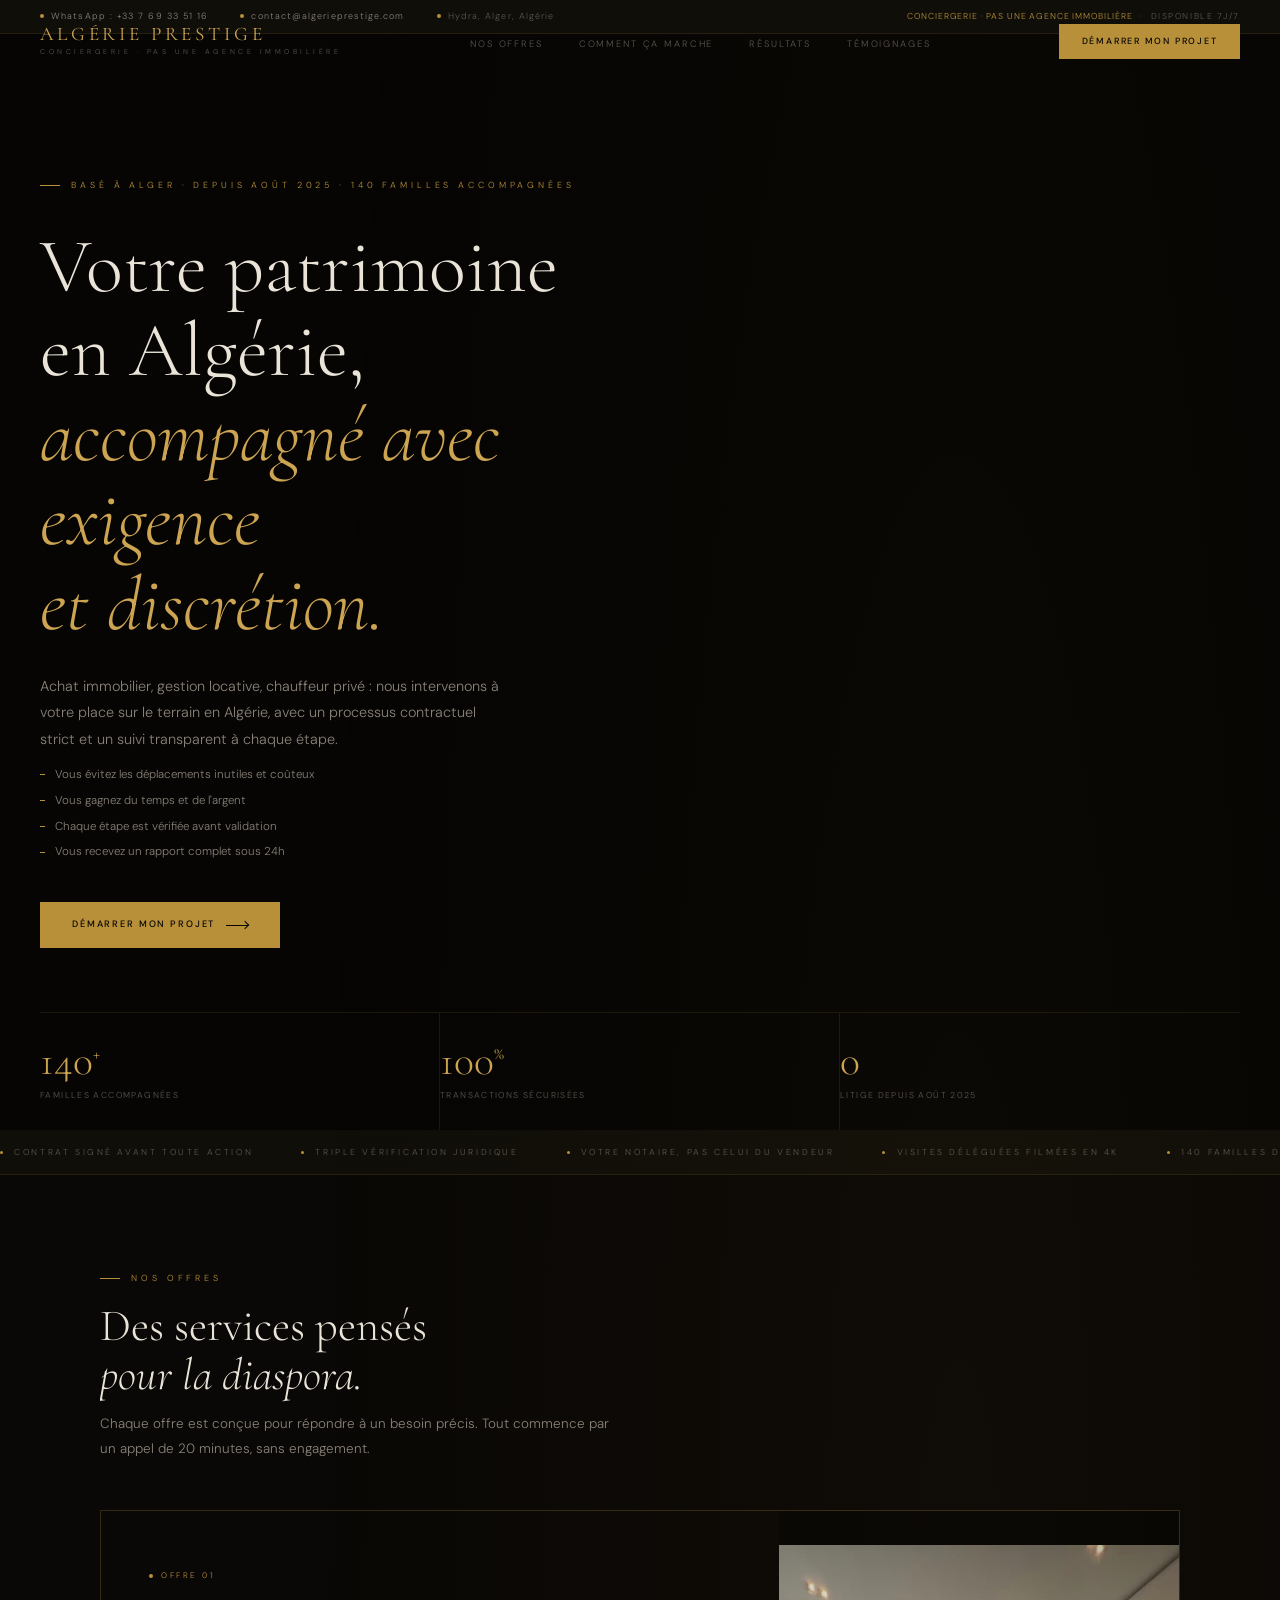
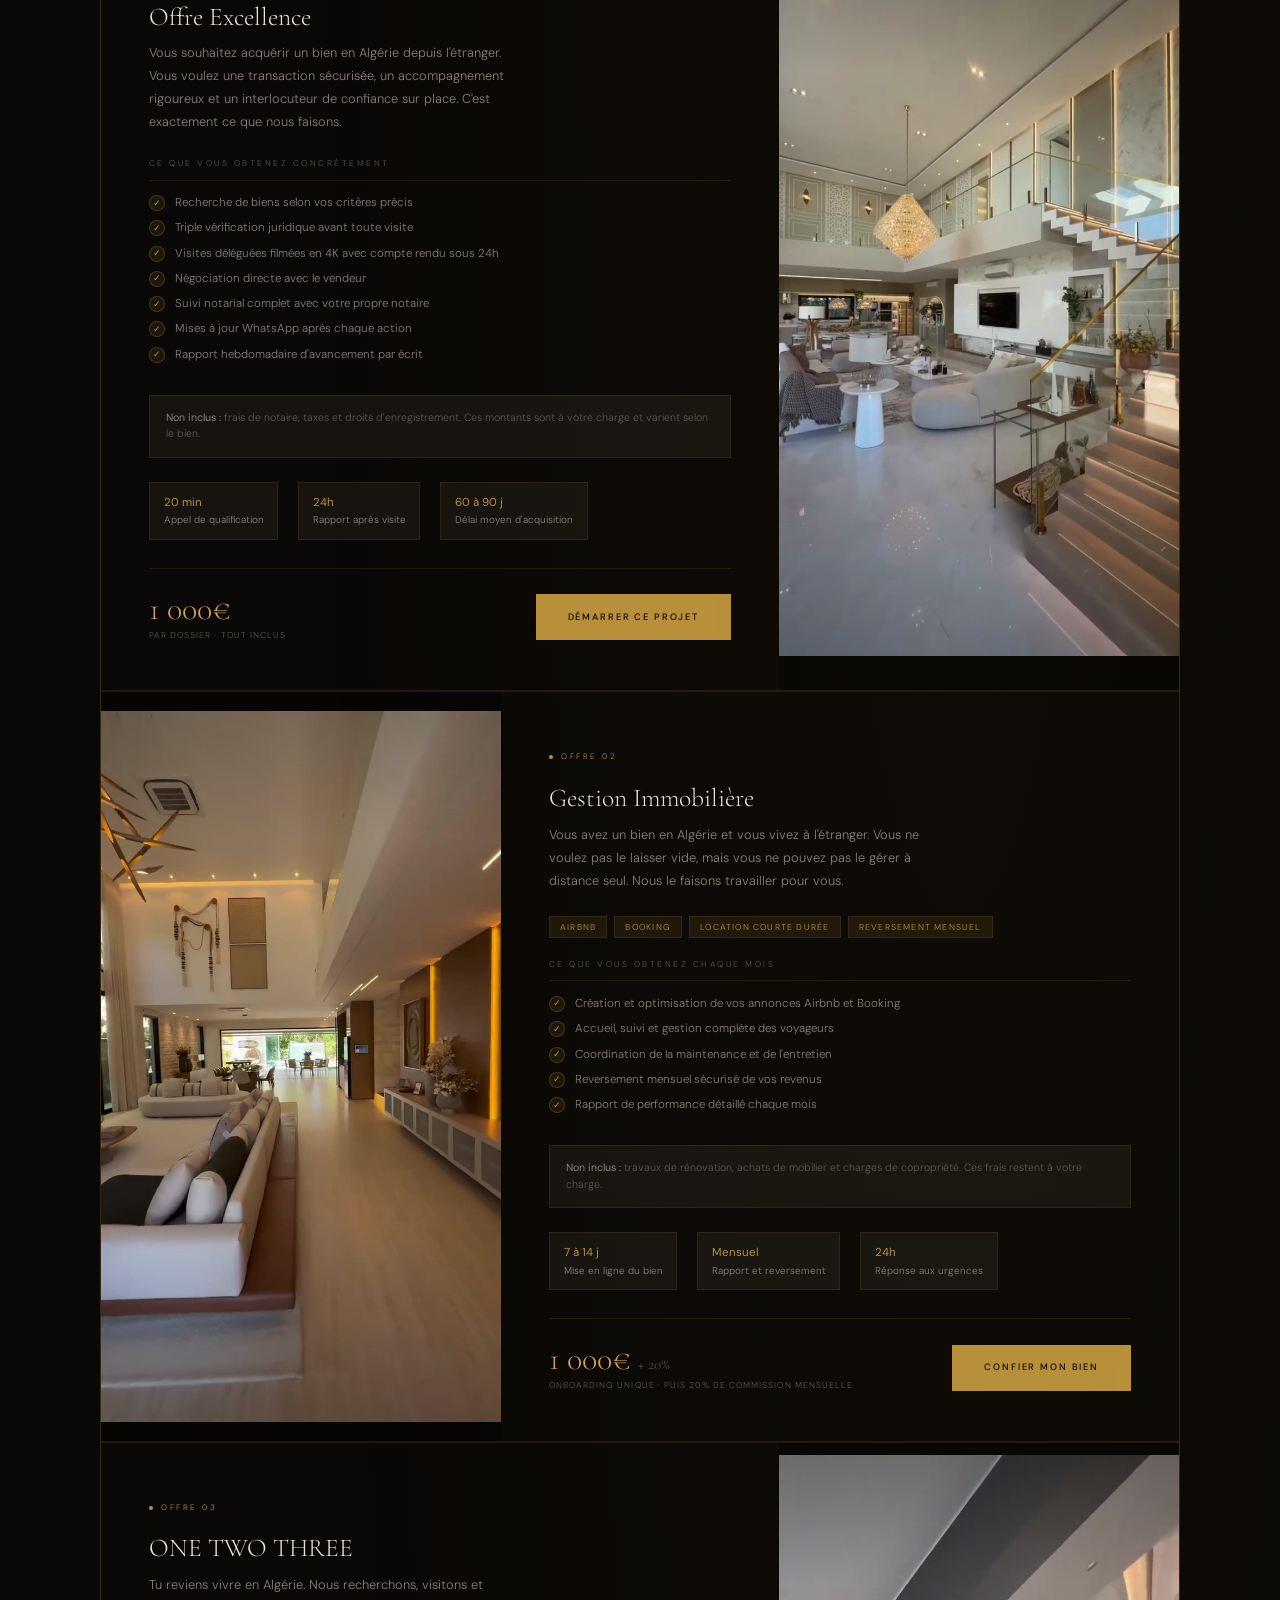
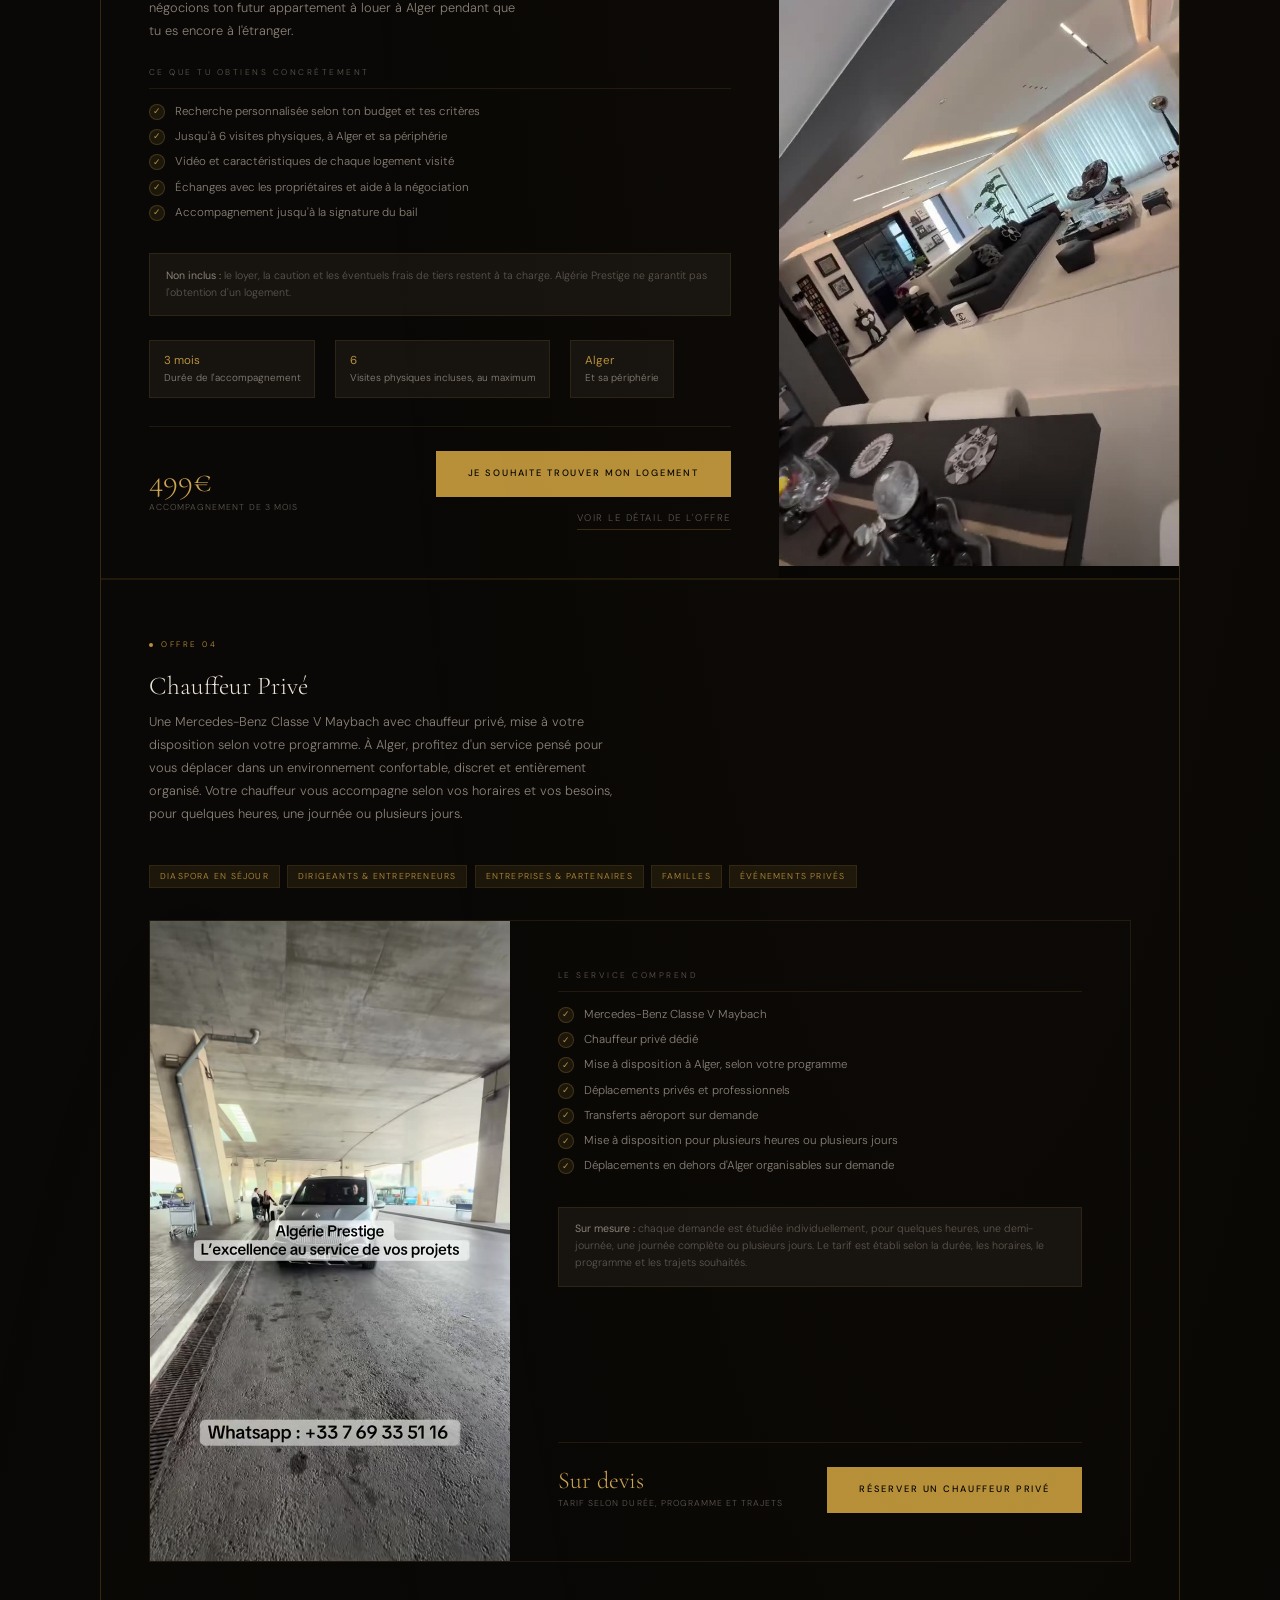
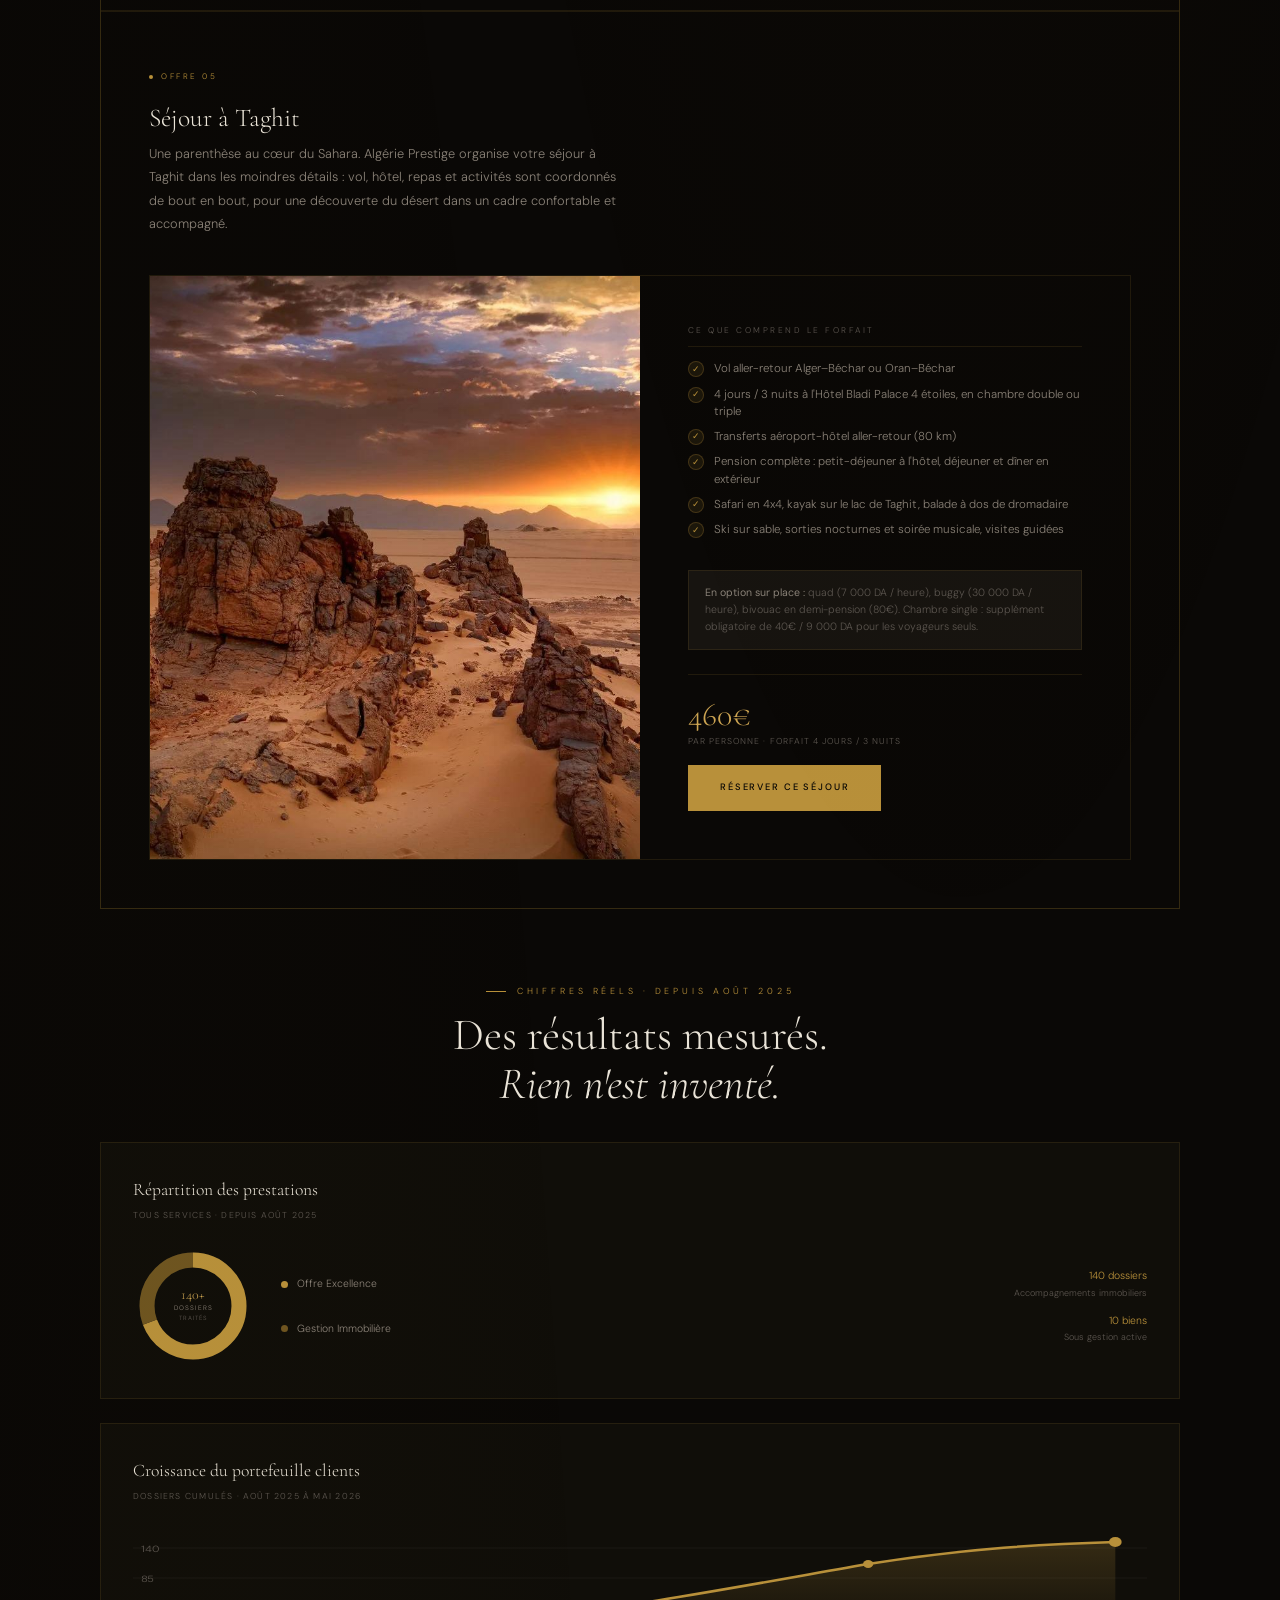
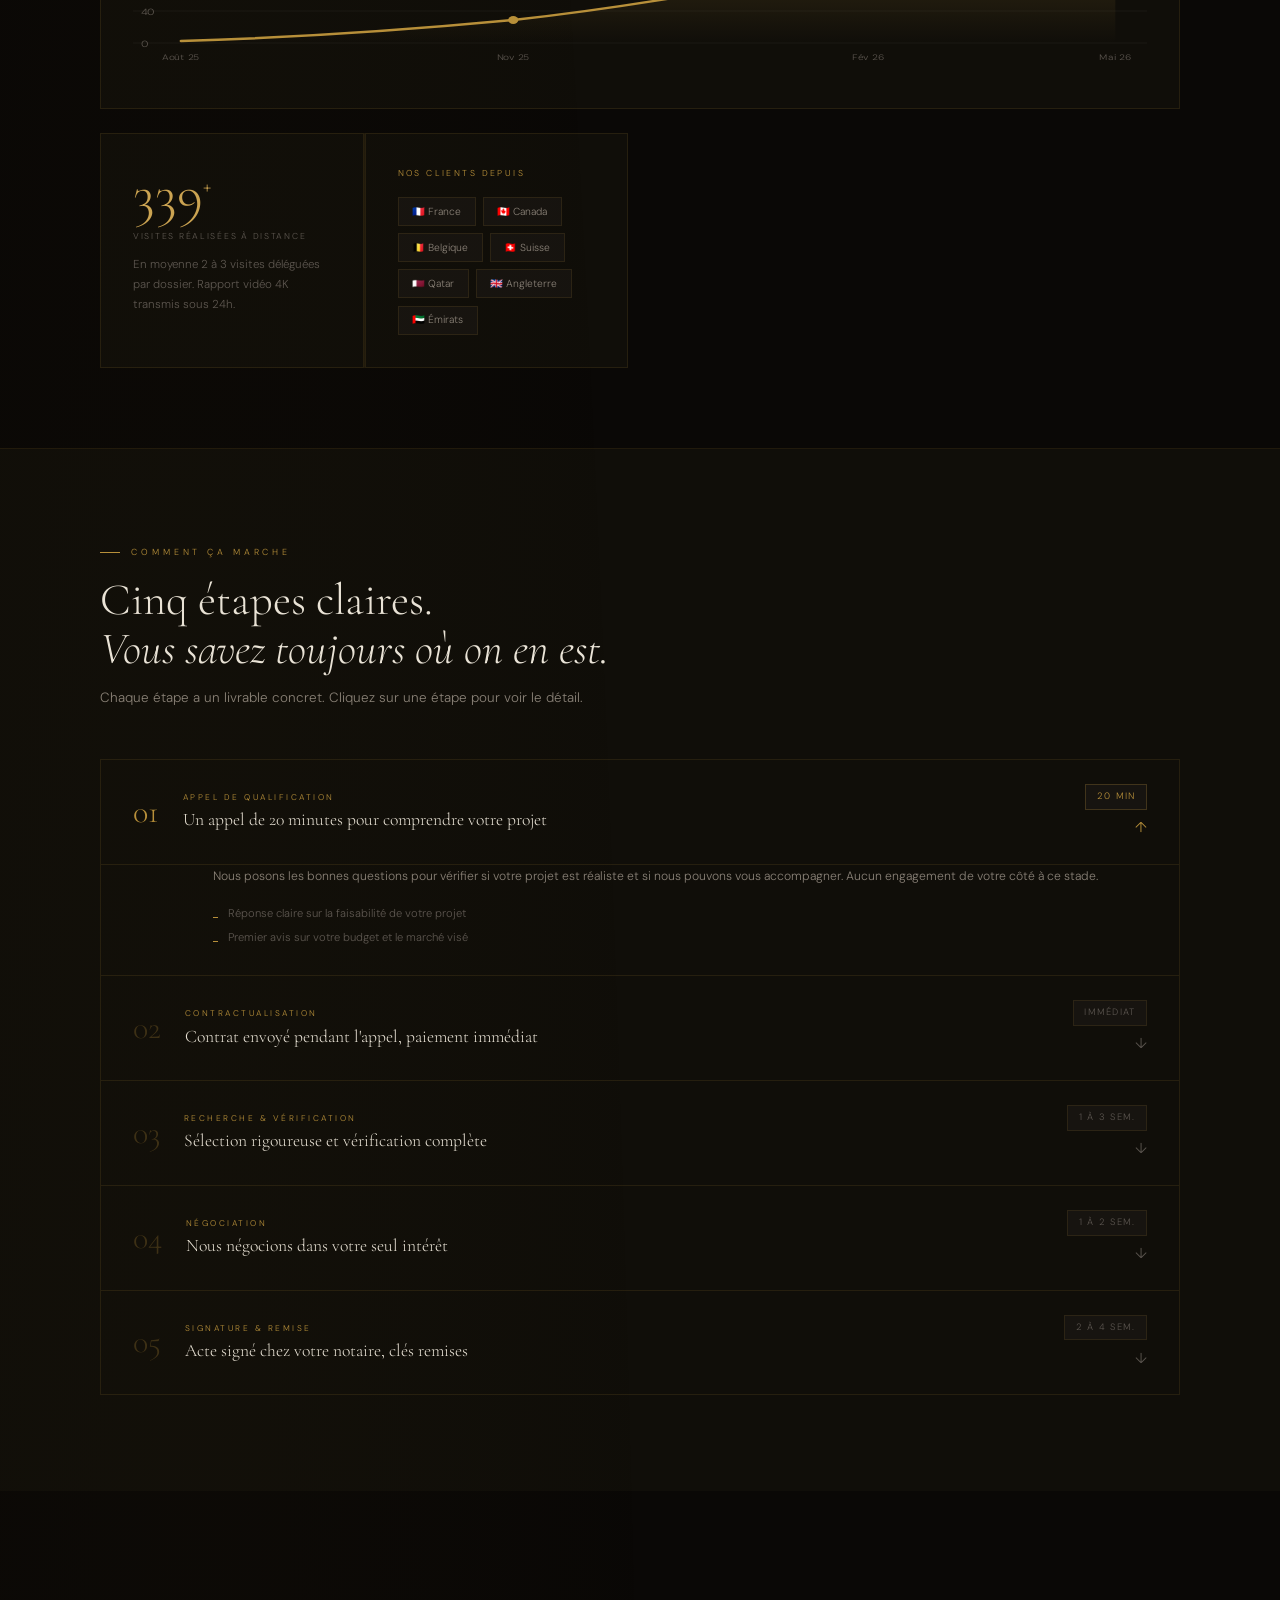
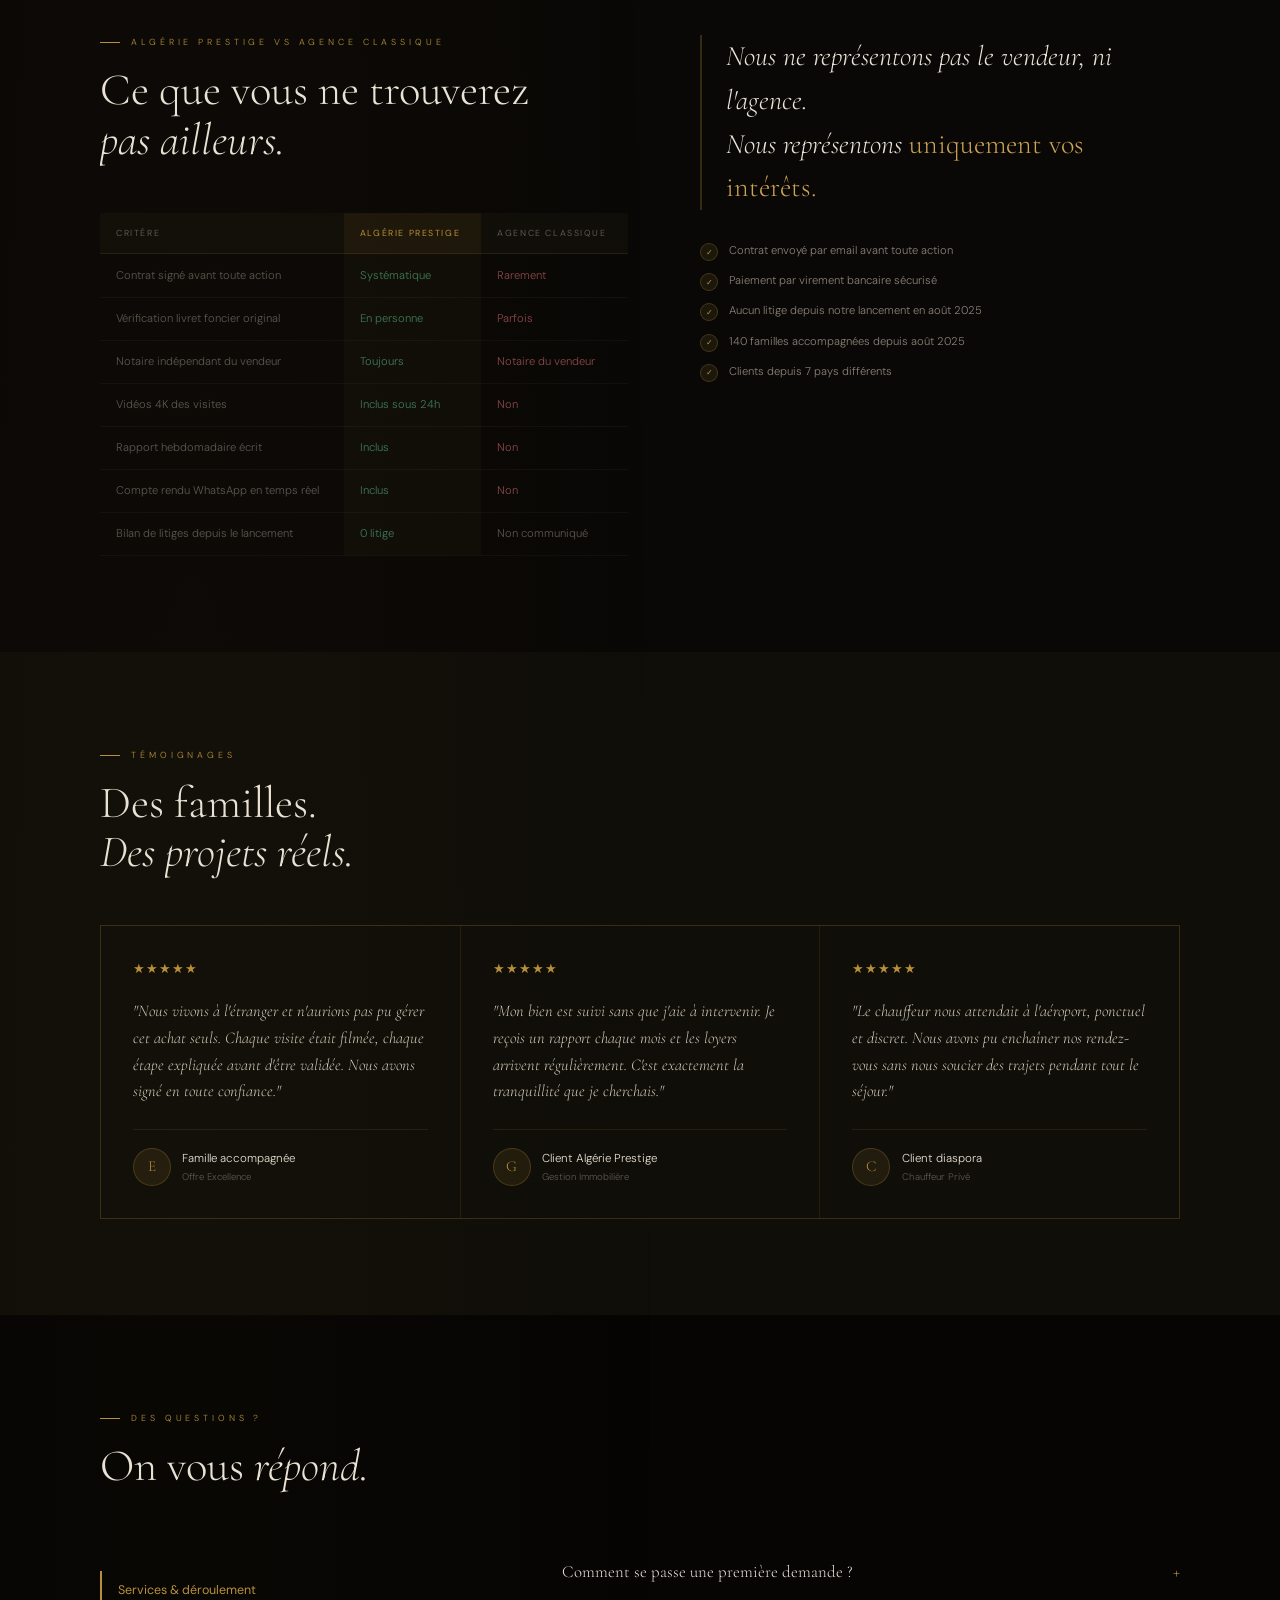
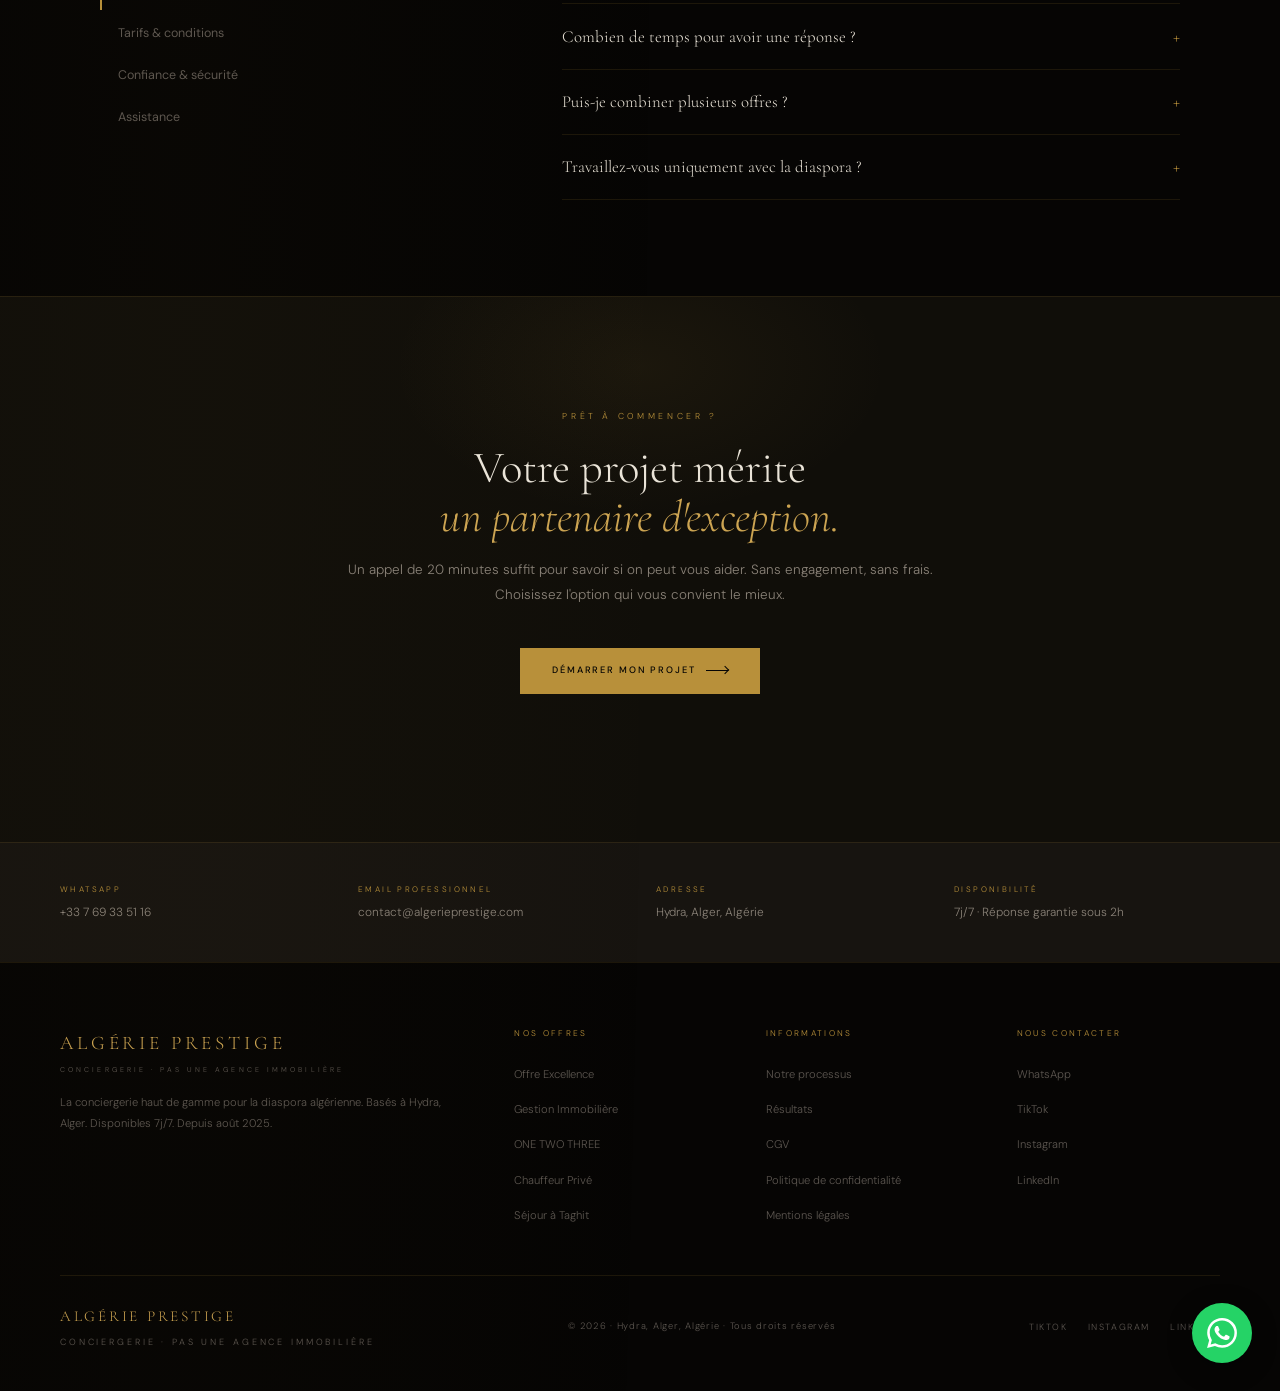
==== commit 79a182f0: "Add files via upload" ====
--- a/index.html
+++ b/index.html
@@ -560,52 +560,6 @@
 .mob-nav.next { right:-19px; }
 
 /* ─── OFFRE 4 Activités ─── */
-.act-grid {
-  display:grid; grid-template-columns:1fr 1fr; gap:2px;
-  background:var(--bord); border:1px solid var(--bord); margin-bottom:2px;
-}
-.act-card { background:var(--noir-2); display:flex; flex-direction:column; }
-.act-card-photo { position:relative; height:310px; overflow:hidden; }
-.act-card-photo img {
-  width:100%; height:100%; object-fit:cover;
-  transition:transform .7s ease;
-}
-.act-card:hover .act-card-photo img { transform:scale(1.05); }
-.act-card-body { padding:1.75rem; display:flex; flex-direction:column; flex:1; }
-.act-card-loc {
-  font-size:.5rem; letter-spacing:.28em; text-transform:uppercase;
-  color:var(--or); margin-bottom:.6rem;
-}
-.act-card-title { font-family:'Cormorant Garamond',serif; font-size:1.3rem; font-weight:400; margin-bottom:.65rem; color:var(--txt); }
-.act-card-desc { font-size:.74rem; color:var(--txt-m); line-height:1.75; margin-bottom:1rem; }
-.act-card-feats { display:flex; flex-wrap:wrap; gap:.4rem; margin-bottom:1.25rem; }
-.act-card-feats span {
-  font-size:.56rem; letter-spacing:.08em;
-  color:var(--txt-d); background:var(--s2); border:1px solid var(--bord);
-  padding:3px 9px;
-}
-.act-card-cta {
-  margin-top:auto; font-size:.66rem; letter-spacing:.08em; color:var(--or);
-  text-decoration:none; border-top:1px solid var(--bord); padding-top:.9rem;
-  transition:color .25s;
-}
-.act-card-cta:hover { color:var(--or-2); }
-.bs-badge {
-  position:absolute; top:.85rem; right:.85rem; z-index:2;
-  background:var(--or); color:var(--noir);
-  font-size:.56rem; letter-spacing:.14em; text-transform:uppercase;
-  font-weight:600; padding:5px 12px;
-}
-
-.act-divider {
-  display:flex; align-items:center; gap:1rem;
-  margin:0 0 2rem; color:var(--txt-d);
-  font-size:.58rem; letter-spacing:.22em; text-transform:uppercase;
-}
-.act-divider::before, .act-divider::after {
-  content:''; flex:1; height:1px; background:var(--bord-2);
-}
-
 .act-taghit {
   display:grid; grid-template-columns:1fr 1fr; min-height:480px;
   background:var(--noir-2); border:1px solid var(--bord);
@@ -616,7 +570,6 @@
 .act-taghit-body { padding:3rem; display:flex; flex-direction:column; justify-content:space-between; }
 
 @media (max-width:860px) {
-  .act-grid { grid-template-columns:1fr; }
   .act-taghit { grid-template-columns:1fr; }
   .act-taghit-photo { height:260px; }
 }
@@ -1155,6 +1108,54 @@
   .faq-cat-btn { border-left:none; border-bottom:2px solid transparent; padding:.5rem .1rem; }
 }
 </style>
+<script>document.documentElement.classList.add('ap-js');setTimeout(function(){if(!window.__apm)document.documentElement.classList.remove('ap-js')},4000);</script>
+<link rel="stylesheet" href="assets/ap-motion.css">
+<style>
+/* ═══ Vidéos d'offres · format vertical d'origine conservé ═══ */
+.offre-ex{grid-template-columns:minmax(0,1fr) 400px}
+.offre-ge{grid-template-columns:400px minmax(0,1fr)}
+.offre-ge .offre-body{order:0}
+.offre-ge .offre-media{order:-1}
+.offre-body{justify-content:space-between}
+.offre-media{display:flex;align-items:center;justify-content:center;background:var(--noir)}
+.offre-media .ap-video{width:100%}
+.act-taghit.has-video{grid-template-columns:360px minmax(0,1fr)}
+.offre-ctas{display:flex;flex-direction:column;align-items:flex-end;gap:.8rem}
+.offre-more{font-size:.6rem;letter-spacing:.16em;text-transform:uppercase;color:var(--txt-d);border-bottom:1px solid var(--bord-2);padding-bottom:3px;transition:color .3s,border-color .3s}
+.offre-more:hover{color:var(--or-2);border-color:var(--or)}
+.ap-js .offre.ap-up{transition:opacity .9s var(--ap-ease) calc(var(--d,0) * 90ms),transform .9s var(--ap-ease) calc(var(--d,0) * 90ms),background .35s}
+@media (max-width:1024px){
+  .offre-ex,.offre-ge{grid-template-columns:1fr}
+  .offre-media,.offre-ge .offre-media{order:-1;height:auto;padding:1.75rem 0 0}
+  .offre-media .ap-video{width:min(100%,300px)}
+  .offre-ctas{align-items:flex-start}
+}
+@media (max-width:860px){
+  .act-taghit.has-video{grid-template-columns:1fr}
+  .act-taghit.has-video .offre-media{height:auto;padding:0 0 1.5rem}
+}
+
+/* ═══ Menu mobile ═══ */
+.nav-burger{display:none;position:relative;width:44px;height:44px;margin-left:.75rem;background:none;border:1px solid var(--bord-2);cursor:pointer;flex-shrink:0;transition:border-color .3s}
+.nav-burger:hover{border-color:var(--or)}
+.nav-burger span{position:absolute;left:12px;right:12px;height:1px;background:var(--or-2);transition:transform .45s var(--ap-ease),opacity .25s ease}
+.nav-burger span:nth-child(1){top:16px}.nav-burger span:nth-child(2){top:21px}.nav-burger span:nth-child(3){top:26px}
+.nav-burger[aria-expanded="true"] span:nth-child(1){transform:translateY(5px) rotate(45deg)}
+.nav-burger[aria-expanded="true"] span:nth-child(2){opacity:0}
+.nav-burger[aria-expanded="true"] span:nth-child(3){transform:translateY(-5px) rotate(-45deg)}
+#nav.menu-open{background:rgba(6,5,4,.98);border-color:var(--bord)}
+.ap-menu{position:fixed;left:0;right:0;top:0;z-index:99;padding:6rem 1.75rem 2.25rem;background:rgba(6,5,4,.98);backdrop-filter:blur(20px);border-bottom:1px solid var(--bord);visibility:hidden;opacity:0;transform:translateY(-14px);max-height:100vh;overflow-y:auto}
+.ap-menu.ap-open{visibility:visible;opacity:1;transform:none}
+.ap-menu ul{list-style:none;margin-bottom:1.75rem}
+.ap-menu li a{display:block;font-family:'Cormorant Garamond',serif;font-size:1.65rem;font-weight:300;color:var(--ivoire);padding:.85rem 0;border-bottom:1px solid var(--bord);opacity:0;transform:translateY(8px);transition:opacity .5s ease,transform .6s var(--ap-ease),color .25s}
+.ap-menu.ap-open li a{opacity:1;transform:none}
+.ap-menu.ap-open li:nth-child(1) a{transition-delay:.08s}.ap-menu.ap-open li:nth-child(2) a{transition-delay:.14s}.ap-menu.ap-open li:nth-child(3) a{transition-delay:.2s}.ap-menu.ap-open li:nth-child(4) a{transition-delay:.26s}.ap-menu.ap-open li:nth-child(5) a{transition-delay:.32s}
+.ap-menu li a:hover{color:var(--or-2)}
+.ap-menu .btn-or{display:inline-flex}
+@media (max-width:1024px){.nav-burger{display:block}}
+@media (max-width:640px){.nav-cta{display:none}.nav-burger{margin-left:0}}
+@media (min-width:1025px){.ap-menu{display:none}}
+</style>
 </head>
 <body>
 
@@ -1196,8 +1197,21 @@
     <li><a href="#preuves">Résultats</a></li>
     <li><a href="#temoignages">Témoignages</a></li>
   </ul>
-  <a href="https://wa.me/33769335116?text=Bonjour%2C%20je%20souhaite%20d%C3%A9marrer%20mon%20projet%20avec%20Alg%C3%A9rie%20Prestige." class="nav-cta" target="_blank">Démarrer mon projet</a>
+  <a href="https://wa.me/33769335116?text=Bonjour%2C%20je%20souhaite%20d%C3%A9marrer%20mon%20projet%20avec%20Alg%C3%A9rie%20Prestige." class="nav-cta" data-ap-btn target="_blank">Démarrer mon projet</a>
+  <button type="button" class="nav-burger" id="navBurger" aria-label="Ouvrir le menu" aria-expanded="false" aria-controls="apMenu"><span></span><span></span><span></span></button>
 </nav>
+
+<!-- MENU MOBILE -->
+<div class="ap-menu" id="apMenu" aria-hidden="true">
+  <ul>
+    <li><a href="#services">Nos offres</a></li>
+    <li><a href="#processus">Comment ça marche</a></li>
+    <li><a href="#preuves">Résultats</a></li>
+    <li><a href="#temoignages">Témoignages</a></li>
+    <li><a href="#faq">Questions fréquentes</a></li>
+  </ul>
+  <a href="https://wa.me/33769335116?text=Bonjour%2C%20je%20souhaite%20d%C3%A9marrer%20mon%20projet%20avec%20Alg%C3%A9rie%20Prestige." class="btn-or" data-ap-btn target="_blank" rel="noopener">Démarrer mon projet</a>
+</div>
 
 <!-- ═══════════ HERO ═══════════ -->
 <section id="hero">
@@ -1231,7 +1245,7 @@
     </div>
 
     <div class="hero-btns">
-      <a href="https://wa.me/33769335116?text=Bonjour%2C%20je%20souhaite%20d%C3%A9marrer%20mon%20projet%20avec%20Alg%C3%A9rie%20Prestige." class="btn-or" target="_blank">
+      <a href="https://wa.me/33769335116?text=Bonjour%2C%20je%20souhaite%20d%C3%A9marrer%20mon%20projet%20avec%20Alg%C3%A9rie%20Prestige." class="btn-or" data-ap-btn target="_blank">
         Démarrer mon projet
         <span class="arr"></span>
       </a>
@@ -1276,66 +1290,21 @@
   </div>
 </div>
 
-<!-- ═══════════ BEST-SELLERS ═══════════ -->
-<section id="bestsellers" class="sec" style="padding:4.5rem 0 1rem;">
-  <div class="container">
-    <div style="text-align:center;margin-bottom:2.5rem;" class="reveal">
-      <div class="eyebrow" style="justify-content:center;margin-bottom:.75rem;">Les préférés de nos clients</div>
-      <h2>Nos best-sellers</h2>
-    </div>
-
-    <div class="act-grid reveal">
-      <div class="act-card">
-        <div class="act-card-photo">
-          <img src="img/activites/villa-excellence.jpg" alt="Offre Excellence : accompagnement achat immobilier" loading="lazy">
-          <div class="bs-badge">Best-seller</div>
-        </div>
-        <div class="act-card-body">
-          <div class="act-card-loc">Offre 01 · Immobilier</div>
-          <div class="act-card-title">Offre Excellence</div>
-          <div class="act-card-desc">Achat immobilier accompagné de bout en bout : recherche, visites déléguées, négociation et sécurisation juridique. 140 familles déjà accompagnées depuis août 2025.</div>
-          <div class="act-card-feats">
-            <span>1 000€ / dossier</span>
-            <span>Tout inclus</span>
-          </div>
-          <a href="#offre-excellence" class="act-card-cta">Découvrir l'offre →</a>
-        </div>
-      </div>
-
-      <div class="act-card">
-        <div class="act-card-photo">
-          <img src="img/activites/taghit-1.jpg" alt="Séjour désert à Taghit avec Algérie Prestige" loading="lazy">
-          <div class="bs-badge">Best-seller</div>
-        </div>
-        <div class="act-card-body">
-          <div class="act-card-loc">Offre 04 · Expérience</div>
-          <div class="act-card-title">Séjour à Taghit</div>
-          <div class="act-card-desc">Quatre jours entre dunes à perte de vue, oasis et nuits étoilées, aux portes du grand Sahara : vol, hôtel 4 étoiles, pension complète et activités organisés de bout en bout.</div>
-          <div class="act-card-feats">
-            <span>460€ / personne</span>
-            <span>4 jours / 3 nuits</span>
-          </div>
-          <a href="#taghit" class="act-card-cta">Découvrir le séjour →</a>
-        </div>
-      </div>
-    </div>
-  </div>
-</section>
-
 <!-- ═══════════ SERVICES ═══════════ -->
 <section id="services" class="sec" style="padding-bottom:2rem;">
   <div class="container">
     <div class="sec-head reveal">
-      <div class="eyebrow">Nos quatre offres</div>
-      <h2>Des services pensés<br><em>pour la diaspora.</em></h2>
+      <div class="eyebrow">Nos offres</div>
+      <h2 data-ap-title>Des services pensés<br><em>pour la diaspora.</em></h2>
       <p>Chaque offre est conçue pour répondre à un besoin précis. Tout commence par un appel de 20 minutes, sans engagement.</p>
     </div>
 
-    <div class="offres reveal">
+    <div class="offres">
 
       <!-- ── OFFRE 1 : EXCELLENCE ── -->
-      <div class="offre offre-ex" id="offre-excellence">
+      <div class="offre offre-ex" data-ap-up id="offre-excellence">
         <div class="offre-body">
+          <div class="offre-main">
             <div class="offre-kicker">Offre 01</div>
             <h3 class="offre-title">Offre Excellence</h3>
             <p class="offre-pitch">
@@ -1391,20 +1360,18 @@
               <div class="offre-price-n">1 000€</div>
               <div class="offre-price-l">par dossier · tout inclus</div>
             </div>
-            <a href="https://wa.me/33769335116?text=Bonjour%2C%20je%20suis%20int%C3%A9ress%C3%A9%20par%20l%27Offre%20Excellence%20%281%20000%E2%82%AC%29%20pour%20un%20achat%20immobilier%20en%20Alg%C3%A9rie." class="btn-or" target="_blank">
+            <a href="https://wa.me/33769335116?text=Bonjour%2C%20je%20suis%20int%C3%A9ress%C3%A9%20par%20l%27Offre%20Excellence%20%281%20000%E2%82%AC%29%20pour%20un%20achat%20immobilier%20en%20Alg%C3%A9rie." class="btn-or" data-ap-btn target="_blank">
               Démarrer ce projet
             </a>
           </div>
         </div>
-        <div class="offre-photo">
-          <img src="img/activites/villa-excellence.jpg" alt="Villa accompagnée par Algérie Prestige" loading="lazy">
-          <div class="photo-overlay-r"></div>
-        </div>
+        <div class="offre-media"><div class="ap-video" data-poster="assets/video/excellence-poster.jpg" data-hd="assets/video/excellence-hd.mp4" data-sd="assets/video/excellence-sd.mp4"><video muted loop playsinline preload="none" aria-label="Visite d'une villa avec piscine"></video></div></div>
       </div>
 
       <!-- ── OFFRE 2 : GESTION ── -->
-      <div class="offre offre-ge">
+      <div class="offre offre-ge" data-ap-up id="offre-gestion">
         <div class="offre-body">
+          <div class="offre-main">
             <div class="offre-kicker">Offre 02</div>
             <h3 class="offre-title">Gestion Immobilière</h3>
             <p class="offre-pitch">
@@ -1459,23 +1426,82 @@
               <div class="offre-price-n">1 000€ <span style="font-size:.95rem;color:var(--txt-d)">+ 20%</span></div>
               <div class="offre-price-l">onboarding unique · puis 20% de commission mensuelle</div>
             </div>
-            <a href="https://wa.me/33769335116?text=Bonjour%2C%20je%20souhaite%20confier%20mon%20bien%20en%20gestion%20locative." class="btn-or" target="_blank">
+            <a href="https://wa.me/33769335116?text=Bonjour%2C%20je%20souhaite%20confier%20mon%20bien%20en%20gestion%20locative." class="btn-or" data-ap-btn target="_blank">
               Confier mon bien
             </a>
           </div>
         </div>
-        <div class="offre-photo">
-          <img src="img/activites/salon-gestion.jpg" alt="Appartement mis en location par Algérie Prestige" loading="lazy">
-          <div class="photo-overlay-l"></div>
-        </div>
+        <div class="offre-media"><div class="ap-video" data-poster="assets/video/gestion-poster.jpg" data-hd="assets/video/gestion-hd.mp4" data-sd="assets/video/gestion-sd.mp4"><video muted loop playsinline preload="none" aria-label="Visite d'un appartement meublé"></video></div></div>
       </div>
 
-      <!-- ── OFFRE 3 : CHAUFFEUR PRIVÉ MAYBACH ── -->
-      <div class="offre offre-act" style="padding:3rem" id="chauffeur-maybach">
+      <!-- ── OFFRE 3 : ONE TWO THREE ── -->
+      <div class="offre offre-ex offre-123" data-ap-up id="offre-onetwothree">
+        <div class="offre-body">
+          <div class="offre-main">
+            <div class="offre-kicker">Offre 03</div>
+            <h3 class="offre-title" data-ap-title>ONE TWO THREE</h3>
+            <p class="offre-pitch">
+              Tu reviens vivre en Algérie. Nous recherchons, visitons et négocions ton futur appartement à louer à Alger pendant que tu es encore à l'étranger.
+            </p>
+
+            <div class="offre-inclus">
+              <div class="offre-inclus-head">Ce que tu obtiens concrètement</div>
+              <div class="inclus-list">
+                <div class="inclus-item">
+                  <span class="inclus-check">✓</span>
+                  Recherche personnalisée selon ton budget et tes critères
+                </div>
+                <div class="inclus-item">
+                  <span class="inclus-check">✓</span>
+                  Jusqu'à 6 visites physiques, à Alger et sa périphérie
+                </div>
+                <div class="inclus-item">
+                  <span class="inclus-check">✓</span>
+                  Vidéo et caractéristiques de chaque logement visité
+                </div>
+                <div class="inclus-item">
+                  <span class="inclus-check">✓</span>
+                  Échanges avec les propriétaires et aide à la négociation
+                </div>
+                <div class="inclus-item">
+                  <span class="inclus-check">✓</span>
+                  Accompagnement jusqu'à la signature du bail
+                </div>
+              </div>
+            </div>
+
+            <div class="offre-exclus">
+              <strong>Non inclus :</strong> le loyer, la caution et les éventuels frais de tiers restent à ta charge. Algérie Prestige ne garantit pas l'obtention d'un logement.
+            </div>
+
+            <div class="offre-delais">
+              <div class="delai"><strong>3 mois</strong>Durée de l'accompagnement</div>
+              <div class="delai"><strong>6</strong>Visites physiques incluses, au maximum</div>
+              <div class="delai"><strong>Alger</strong>Et sa périphérie</div>
+            </div>
+          </div>
+          <div class="offre-footer">
+            <div>
+              <div class="offre-price-n">499€</div>
+              <div class="offre-price-l">accompagnement de 3 mois</div>
+            </div>
+            <div class="offre-ctas">
+              <a href="https://wa.me/33769335116?text=Bonjour%2C%20je%20souhaite%20trouver%20mon%20logement%20%C3%A0%20Alger%20avec%20l%27offre%20ONE%20TWO%20THREE%20%28499%20%E2%82%AC%29." class="btn-or" data-ap-btn target="_blank" rel="noopener">
+                Je souhaite trouver mon logement
+              </a>
+              <a href="location-appartement-alger.html" class="offre-more">Voir le détail de l'offre</a>
+            </div>
+          </div>
+        </div>
+        <div class="offre-media"><div class="ap-video" data-poster="assets/video/onetwothree-poster.jpg" data-hd="assets/video/onetwothree-hd.mp4" data-sd="assets/video/onetwothree-sd.mp4"><video muted loop playsinline preload="none" aria-label="Visite d'un appartement à louer"></video></div></div>
+      </div>
+
+      <!-- ── OFFRE 4 : CHAUFFEUR PRIVÉ MAYBACH ── -->
+      <div class="offre offre-act" data-ap-up style="padding:3rem" id="chauffeur-maybach">
         <div class="mob-header">
           <div class="mob-header-left">
-            <div class="offre-kicker">Offre 03</div>
-            <h3 class="offre-title">Chauffeur Privé</h3>
+            <div class="offre-kicker">Offre 04</div>
+            <h3 class="offre-title" data-ap-title>Chauffeur Privé</h3>
             <p class="offre-pitch" style="max-width:480px;margin-bottom:0">
               Une Mercedes-Benz Classe V Maybach avec chauffeur privé, mise à votre disposition selon votre programme. À Alger, profitez d'un service pensé pour vous déplacer dans un environnement confortable, discret et entièrement organisé. Votre chauffeur vous accompagne selon vos horaires et vos besoins, pour quelques heures, une journée ou plusieurs jours.
             </p>
@@ -1490,12 +1516,8 @@
           <span class="rbadge">Événements privés</span>
         </div>
 
-        <div class="act-taghit" style="margin-top:2rem">
-          <div class="act-taghit-photo">
-            <img src="img/vehicules/maybach-exterieur.jpg" alt="Mercedes-Benz Classe V Maybach avec chauffeur privé à Alger" loading="lazy">
-            <img src="img/vehicules/maybach-interieur.jpg" alt="Intérieur cuir rouge de la Mercedes-Benz Classe V Maybach" loading="lazy">
-            <div class="photo-overlay-l"></div>
-          </div>
+        <div class="act-taghit has-video" style="margin-top:2rem">
+          <div class="offre-media"><div class="ap-video" data-poster="assets/video/chauffeur-poster.jpg" data-hd="assets/video/chauffeur-hd.mp4" data-sd="assets/video/chauffeur-sd.mp4"><video muted loop playsinline preload="none" aria-label="Mercedes-Benz Classe V Maybach avec chauffeur privé à Alger"></video></div></div>
           <div class="act-taghit-body">
             <div>
               <div class="offre-inclus">
@@ -1542,7 +1564,7 @@
                 <div class="offre-price-n" style="font-size:1.5rem">Sur devis</div>
                 <div class="offre-price-l">Tarif selon durée, programme et trajets</div>
               </div>
-              <a href="https://wa.me/33769335116?text=Bonjour%2C%20je%20souhaite%20r%C3%A9server%20un%20chauffeur%20priv%C3%A9%20avec%20la%20Classe%20V%20Maybach." class="btn-or" target="_blank">
+              <a href="https://wa.me/33769335116?text=Bonjour%2C%20je%20souhaite%20r%C3%A9server%20un%20chauffeur%20priv%C3%A9%20avec%20la%20Classe%20V%20Maybach." class="btn-or" data-ap-btn target="_blank">
                 Réserver un chauffeur privé
               </a>
             </div>
@@ -1550,12 +1572,12 @@
         </div>
       </div>
 
-      <!-- ── OFFRE 4 : SÉJOUR DÉSERT (TAGHIT) ── -->
-      <div class="offre offre-act" style="padding:3rem" id="taghit">
+      <!-- ── OFFRE 5 : SÉJOUR DÉSERT (TAGHIT) ── -->
+      <div class="offre offre-act" data-ap-up style="padding:3rem" id="taghit">
         <div class="mob-header">
           <div class="mob-header-left">
-            <div class="offre-kicker">Offre 04</div>
-            <h3 class="offre-title">Séjour à Taghit</h3>
+            <div class="offre-kicker">Offre 05</div>
+            <h3 class="offre-title" data-ap-title>Séjour à Taghit</h3>
             <p class="offre-pitch" style="max-width:480px;margin-bottom:0">
               Une parenthèse au cœur du Sahara. Algérie Prestige organise votre séjour à Taghit dans les moindres détails : vol, hôtel, repas et activités sont coordonnés de bout en bout, pour une découverte du désert dans un cadre confortable et accompagné.
             </p>
@@ -1611,12 +1633,13 @@
                 <div class="offre-price-n">460€</div>
                 <div class="offre-price-l">par personne · forfait 4 jours / 3 nuits</div>
               </div>
-              <a href="https://wa.me/33769335116?text=Bonjour%2C%20je%20suis%20int%C3%A9ress%C3%A9%20par%20le%20s%C3%A9jour%20d%C3%A9sert%20%C3%A0%20Taghit." class="btn-or" target="_blank">
+              <a href="https://wa.me/33769335116?text=Bonjour%2C%20je%20suis%20int%C3%A9ress%C3%A9%20par%20le%20s%C3%A9jour%20d%C3%A9sert%20%C3%A0%20Taghit." class="btn-or" data-ap-btn target="_blank">
                 Réserver ce séjour
               </a>
             </div>
           </div>
         </div>
+      </div>
 
     </div>
   </div>
@@ -1628,7 +1651,7 @@
 
     <div style="text-align:center;margin-bottom:2rem;" class="reveal">
       <div class="eyebrow" style="justify-content:center;margin-bottom:.75rem;">Chiffres réels · Depuis août 2025</div>
-      <h2>Des résultats mesurés.<br><em>Rien n'est inventé.</em></h2>
+      <h2 data-ap-title>Des résultats mesurés.<br><em>Rien n'est inventé.</em></h2>
     </div>
 
     <div class="preuves-cols">
@@ -1737,7 +1760,7 @@
   <div class="container">
     <div class="sec-head reveal">
       <div class="eyebrow">Comment ça marche</div>
-      <h2>Cinq étapes claires.<br><em>Vous savez toujours où on en est.</em></h2>
+      <h2 data-ap-title>Cinq étapes claires.<br><em>Vous savez toujours où on en est.</em></h2>
       <p>Chaque étape a un livrable concret. Cliquez sur une étape pour voir le détail.</p>
     </div>
 
@@ -1871,7 +1894,7 @@
       <div>
         <div class="sec-head reveal">
           <div class="eyebrow">Algérie Prestige vs agence classique</div>
-          <h2>Ce que vous ne trouverez<br><em>pas ailleurs.</em></h2>
+          <h2 data-ap-title>Ce que vous ne trouverez<br><em>pas ailleurs.</em></h2>
         </div>
         <table class="comp-table reveal">
           <thead>
@@ -1958,7 +1981,7 @@
   <div class="container">
     <div class="sec-head reveal">
       <div class="eyebrow">Témoignages</div>
-      <h2>Des familles.<br><em>Des projets réels.</em></h2>
+      <h2 data-ap-title>Des familles.<br><em>Des projets réels.</em></h2>
     </div>
     <div class="t-grid reveal">
       <div class="tcard">
@@ -2003,7 +2026,7 @@
   <div class="container">
     <div class="sec-head reveal">
       <div class="eyebrow">Des questions ?</div>
-      <h2>On vous <em>répond.</em></h2>
+      <h2 data-ap-title>On vous <em>répond.</em></h2>
     </div>
     <div class="faq-layout reveal">
       <div class="faq-cats" id="faqCats">
@@ -2021,10 +2044,10 @@
 <section id="cta">
   <div class="cta-inner reveal">
     <div class="cta-kicker">Prêt à commencer ?</div>
-    <h2 class="cta-h2 serif">Votre projet mérite<br><em>un partenaire d'exception.</em></h2>
+    <h2 class="cta-h2 serif" data-ap-title>Votre projet mérite<br><em>un partenaire d'exception.</em></h2>
     <p class="cta-p">Un appel de 20 minutes suffit pour savoir si on peut vous aider. Sans engagement, sans frais. Choisissez l'option qui vous convient le mieux.</p>
     <div class="cta-options">
-      <a href="https://wa.me/33769335116?text=Bonjour%2C%20je%20souhaite%20d%C3%A9marrer%20mon%20projet%20avec%20Alg%C3%A9rie%20Prestige." class="btn-or" target="_blank">
+      <a href="https://wa.me/33769335116?text=Bonjour%2C%20je%20souhaite%20d%C3%A9marrer%20mon%20projet%20avec%20Alg%C3%A9rie%20Prestige." class="btn-or" data-ap-btn target="_blank">
         Démarrer mon projet
         <span class="arr"></span>
       </a>
@@ -2067,6 +2090,7 @@
       <ul>
         <li><a href="#offre-excellence">Offre Excellence</a></li>
         <li><a href="#services">Gestion Immobilière</a></li>
+        <li><a href="location-appartement-alger.html">ONE TWO THREE</a></li>
         <li><a href="#chauffeur-maybach">Chauffeur Privé</a></li>
         <li><a href="#taghit">Séjour à Taghit</a></li>
       </ul>
@@ -2216,5 +2240,24 @@
 });
 if (faqListEl) renderFaq('services');
 </script>
+<script>
+/* MENU MOBILE */
+(function(){
+  var b=document.getElementById('navBurger'), m=document.getElementById('apMenu'), n=document.getElementById('nav');
+  if(!b||!m) return;
+  function set(o){
+    b.setAttribute('aria-expanded',o?'true':'false'); b.setAttribute('aria-label',o?'Fermer le menu':'Ouvrir le menu');
+    m.classList.toggle('ap-open',o); m.setAttribute('aria-hidden',o?'false':'true'); n.classList.toggle('menu-open',o);
+    document.documentElement.style.overflow=o?'hidden':'';
+  }
+  function pad(){ m.style.paddingTop=Math.round(n.getBoundingClientRect().bottom+20)+'px'; }
+  b.addEventListener('click',function(){ var o=b.getAttribute('aria-expanded')!=='true'; if(o) pad(); set(o); });
+  m.addEventListener('click',function(e){ if(e.target.closest('a')) set(false); });
+  addEventListener('keydown',function(e){ if(e.key==='Escape') set(false); });
+  addEventListener('resize',function(){ if(innerWidth>1024) set(false); });
+})();
+</script>
+<script>window.AP_MOTION={titles:'[data-ap-title]'};</script>
+<script src="assets/ap-motion.js" defer></script>
 </body>
 </html>
--- a/assets/ap-motion.css
+++ b/assets/ap-motion.css
@@ -0,0 +1,55 @@
+/* Algérie Prestige · couche d'animations d'interface (sobre, sans dépendance)
+   Tout état « masqué » n'existe que sous .ap-js : sans JavaScript, la page reste lisible. */
+:root{--ap-ease:cubic-bezier(.2,.7,.1,1);--ap-gold:#B8903A;--ap-gold-l:#DEC07A}
+
+/* entrée / sortie de page */
+.ap-js body{animation:ap-enter .7s var(--ap-ease) both}
+.ap-js.ap-leave body{opacity:0;transform:translateY(-6px);transition:opacity .28s ease,transform .28s ease}
+@keyframes ap-enter{from{opacity:0;transform:translateY(8px)}to{opacity:1;transform:none}}
+
+/* titres : apparition mot par mot sous un masque */
+.ap-js .ap-w{display:inline-block;overflow:hidden;vertical-align:top;padding-bottom:.14em;margin-bottom:-.14em}
+.ap-js .ap-wi{display:inline-block;transform:translateY(108%);transition:transform 1s var(--ap-ease) calc(var(--i,0) * 60ms)}
+.ap-js .ap-title.ap-in .ap-wi{transform:none}
+
+/* textes, cartes, médias : apparition douce */
+.ap-js .ap-up{opacity:0;transform:translateY(22px);transition:opacity .9s var(--ap-ease) calc(var(--d,0) * 90ms),transform .9s var(--ap-ease) calc(var(--d,0) * 90ms)}
+.ap-js .ap-up.ap-in{opacity:1;transform:none}
+.ap-js .ap-rule{transform:scaleX(0);transform-origin:left;transition:transform 1.2s var(--ap-ease) .2s}
+.ap-js .ap-rule.ap-in{transform:none}
+
+/* boutons : balayage doré au survol, flèche qui avance */
+.ap-btn{position:relative;overflow:hidden;isolation:isolate;transition:color .35s ease,border-color .35s ease,background-color .35s ease,transform .35s var(--ap-ease)}
+.ap-btn::after{content:"";position:absolute;inset:0;z-index:-1;background:linear-gradient(100deg,transparent 20%,rgba(222,192,122,.28) 50%,transparent 80%);transform:translateX(-120%);transition:transform .8s var(--ap-ease)}
+.ap-btn:hover::after,.ap-btn:focus-visible::after{transform:translateX(120%)}
+.ap-btn:hover{transform:translateY(-1px)}
+.ap-btn:active{transform:translateY(0)}
+.ap-btn .ap-arrow{display:inline-block;transition:transform .35s var(--ap-ease)}
+.ap-btn:hover .ap-arrow{transform:translateX(4px)}
+
+/* cartes d'offre */
+.ap-card{transition:transform .6s var(--ap-ease),border-color .4s ease,box-shadow .6s ease}
+.ap-card:hover{transform:translateY(-4px);border-color:rgba(184,144,58,.6);box-shadow:0 18px 40px -22px rgba(184,144,58,.35)}
+
+/* parallaxe : le cadre masque, l'image intérieure se déplace */
+.ap-par{overflow:hidden}
+.ap-par>.ap-par-in{will-change:transform;transform:translate3d(0,var(--py,0),0) scale(1.08)}
+
+/* vidéos intégrées au design : pas de contrôles, fondu depuis l'affiche */
+.ap-video{position:relative;overflow:hidden;background:#0a0806 center/cover no-repeat;aspect-ratio:9/16}
+.ap-video video{position:absolute;inset:0;width:100%;height:100%;object-fit:cover;opacity:0;transition:opacity 1.1s ease}
+.ap-video.ap-playing video{opacity:1}
+.ap-video::after{content:"";position:absolute;inset:0;pointer-events:none;background:linear-gradient(to top,rgba(6,5,4,.35),rgba(6,5,4,0) 30%),linear-gradient(to bottom,rgba(6,5,4,.25),rgba(6,5,4,0) 18%)}
+
+/* menu : ouverture fluide (appliqué par l'intégration sur le menu existant) */
+.ap-menu{transition:opacity .35s ease,transform .5s var(--ap-ease),visibility 0s linear .5s}
+.ap-menu.ap-open{transition-delay:0s}
+
+@media (prefers-reduced-motion:reduce){
+  .ap-js body{animation:none}
+  .ap-js .ap-wi,.ap-js .ap-up,.ap-js .ap-rule{transform:none!important;opacity:1!important;transition:none!important}
+  .ap-btn::after{display:none}
+  .ap-card:hover,.ap-btn:hover{transform:none}
+  .ap-par>.ap-par-in{transform:none}
+  .ap-menu,.ap-menu a,.nav-burger span{transition:none!important}
+}
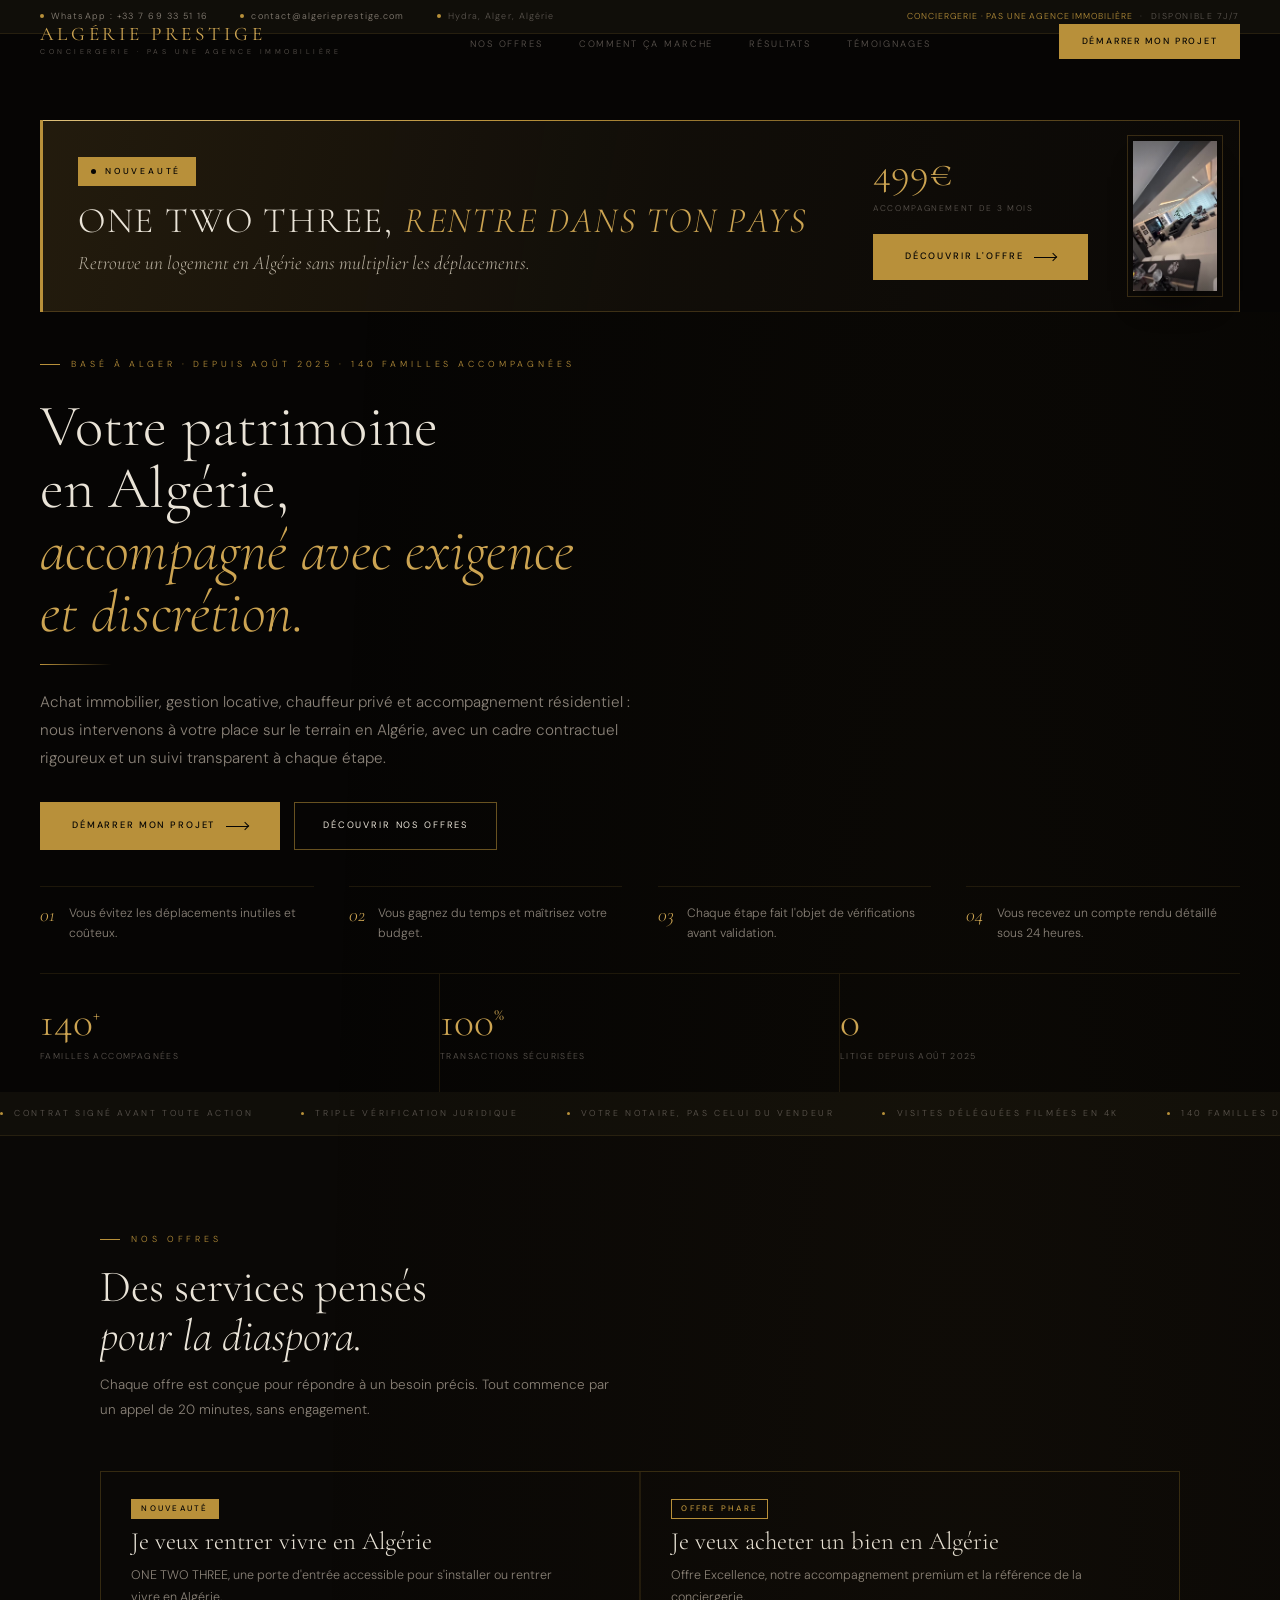
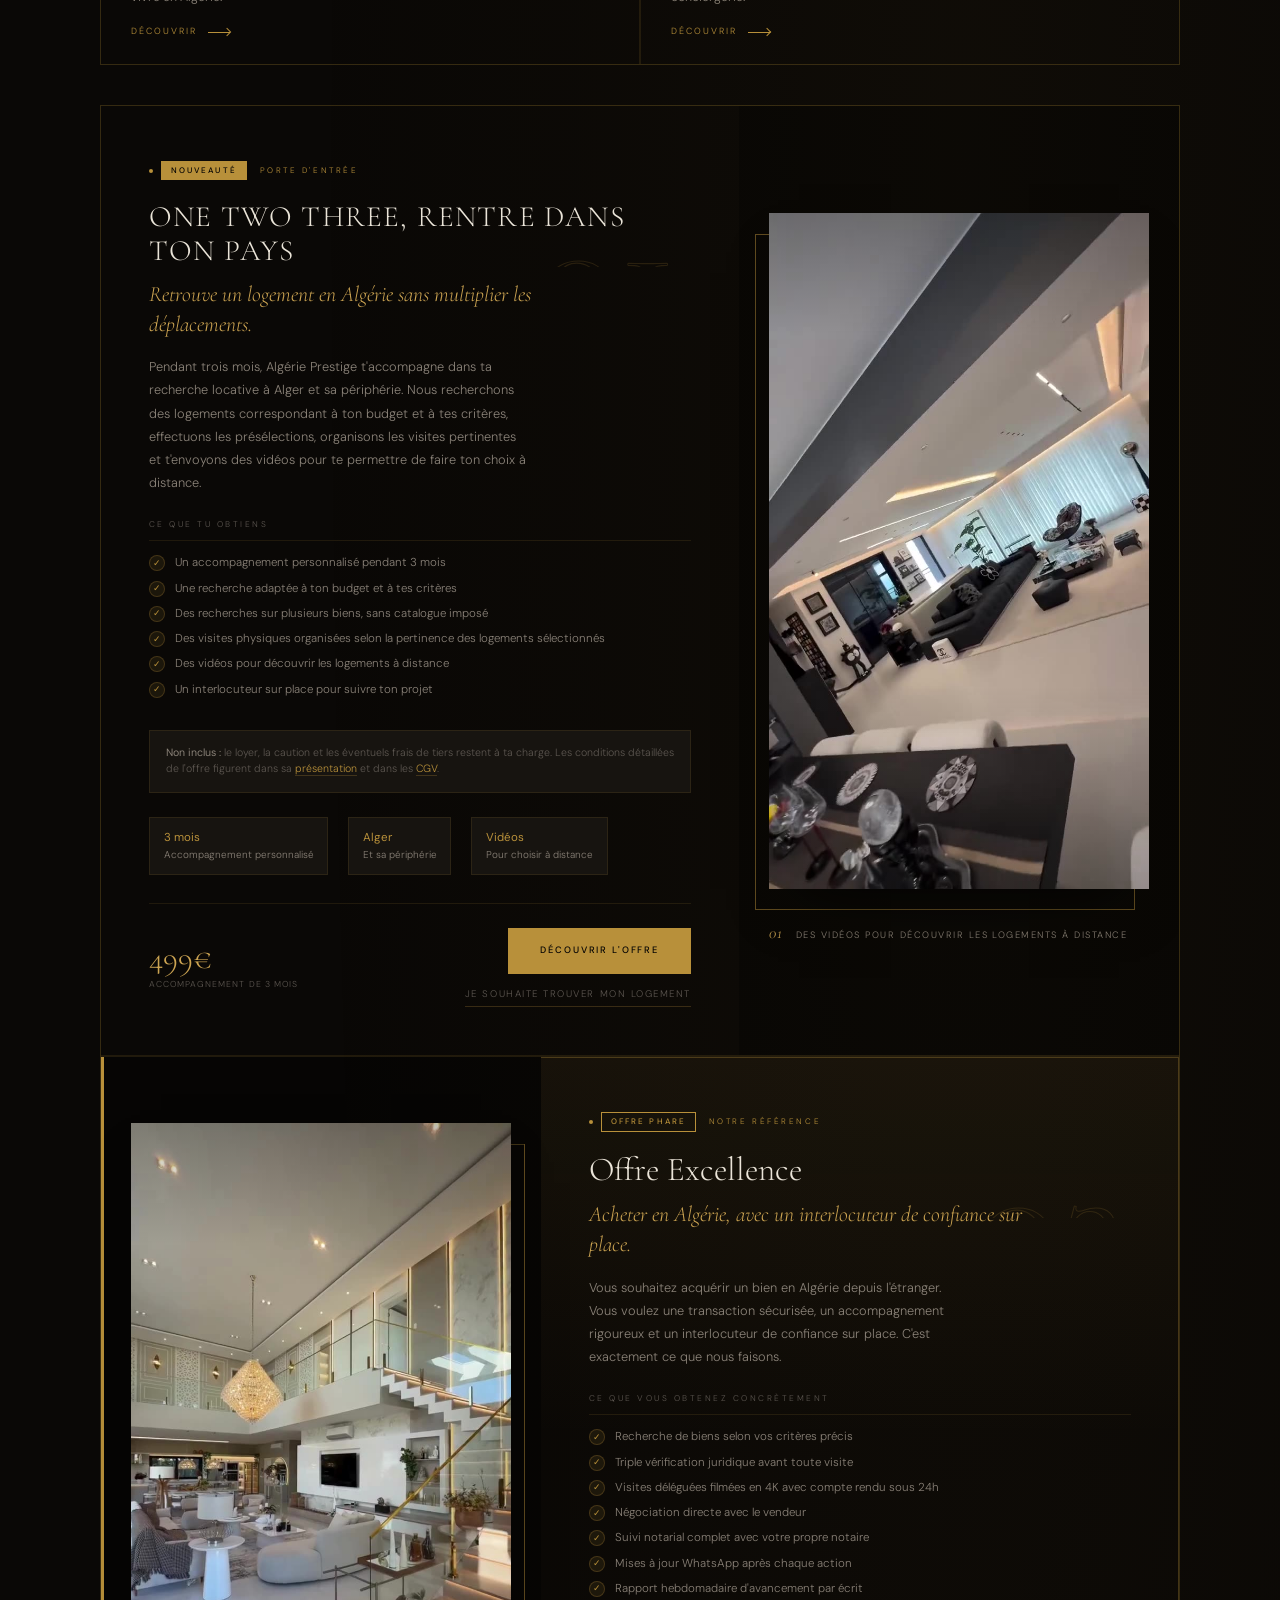
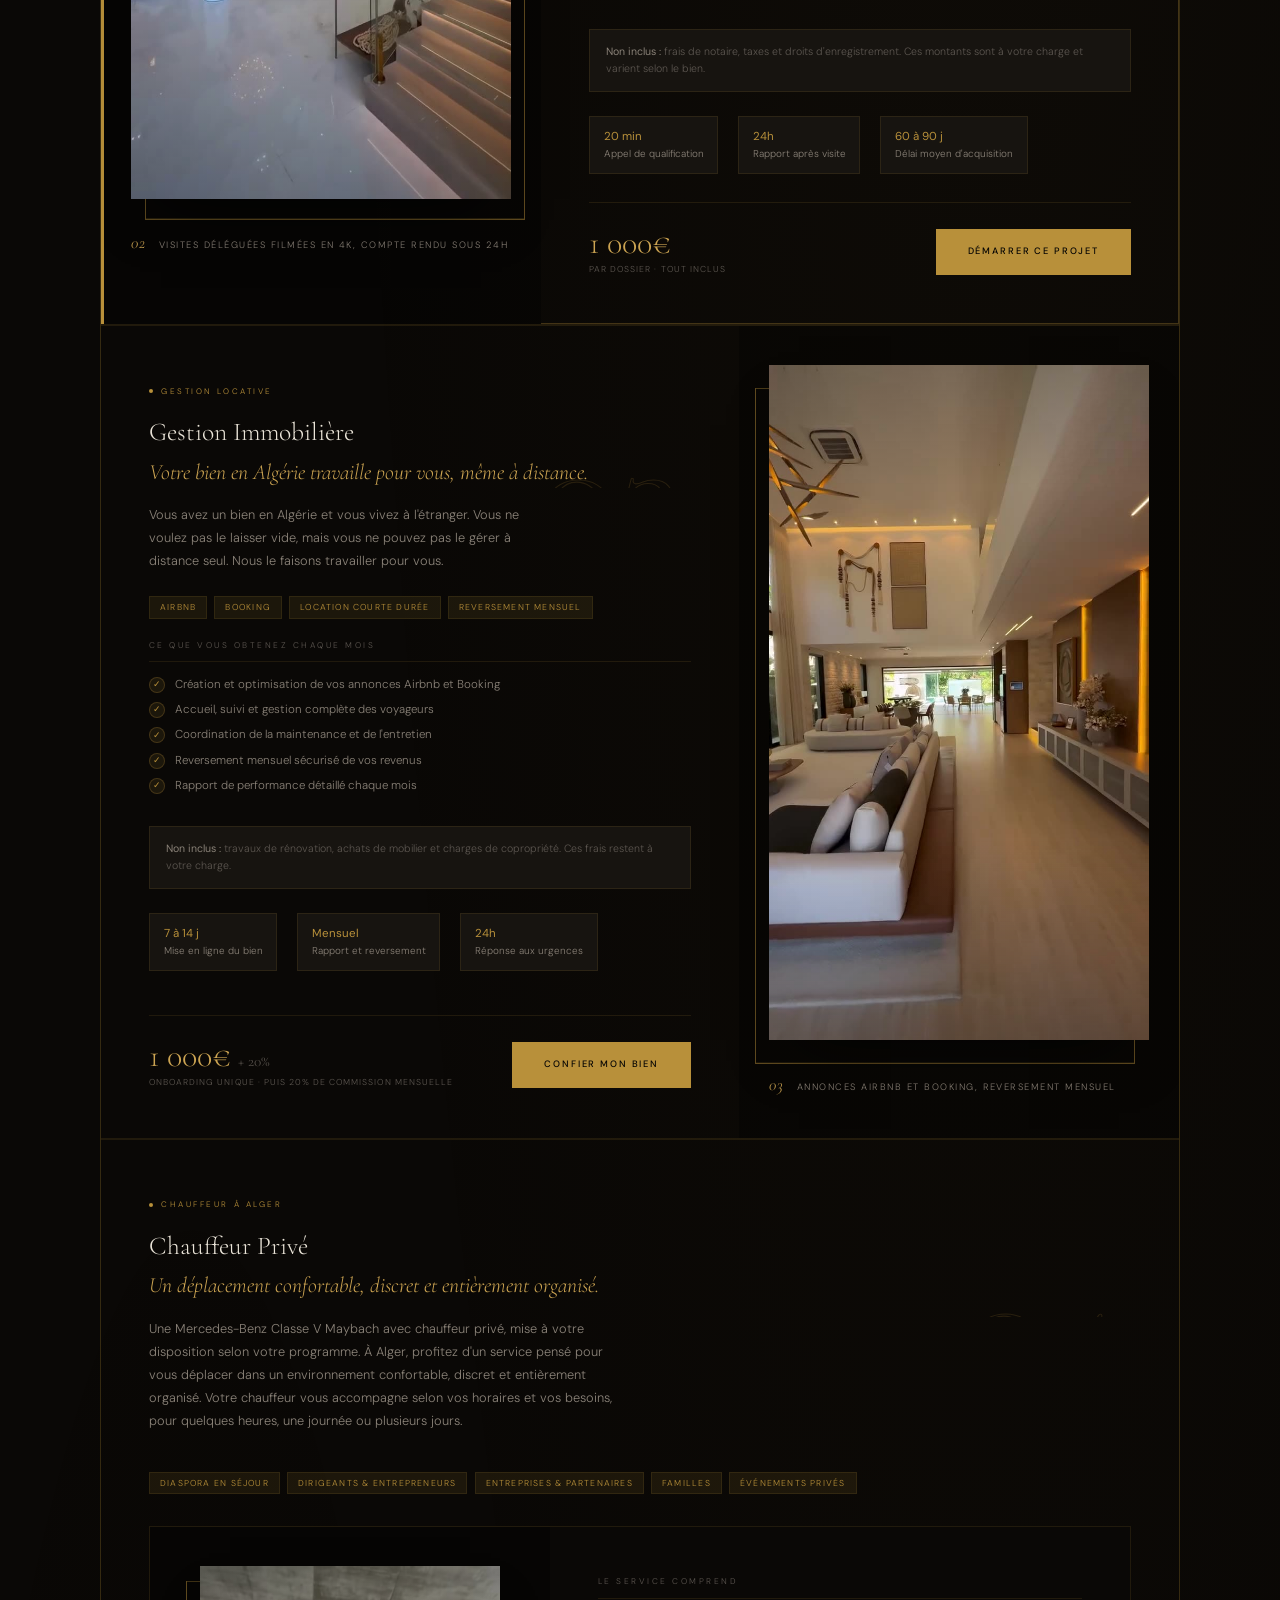
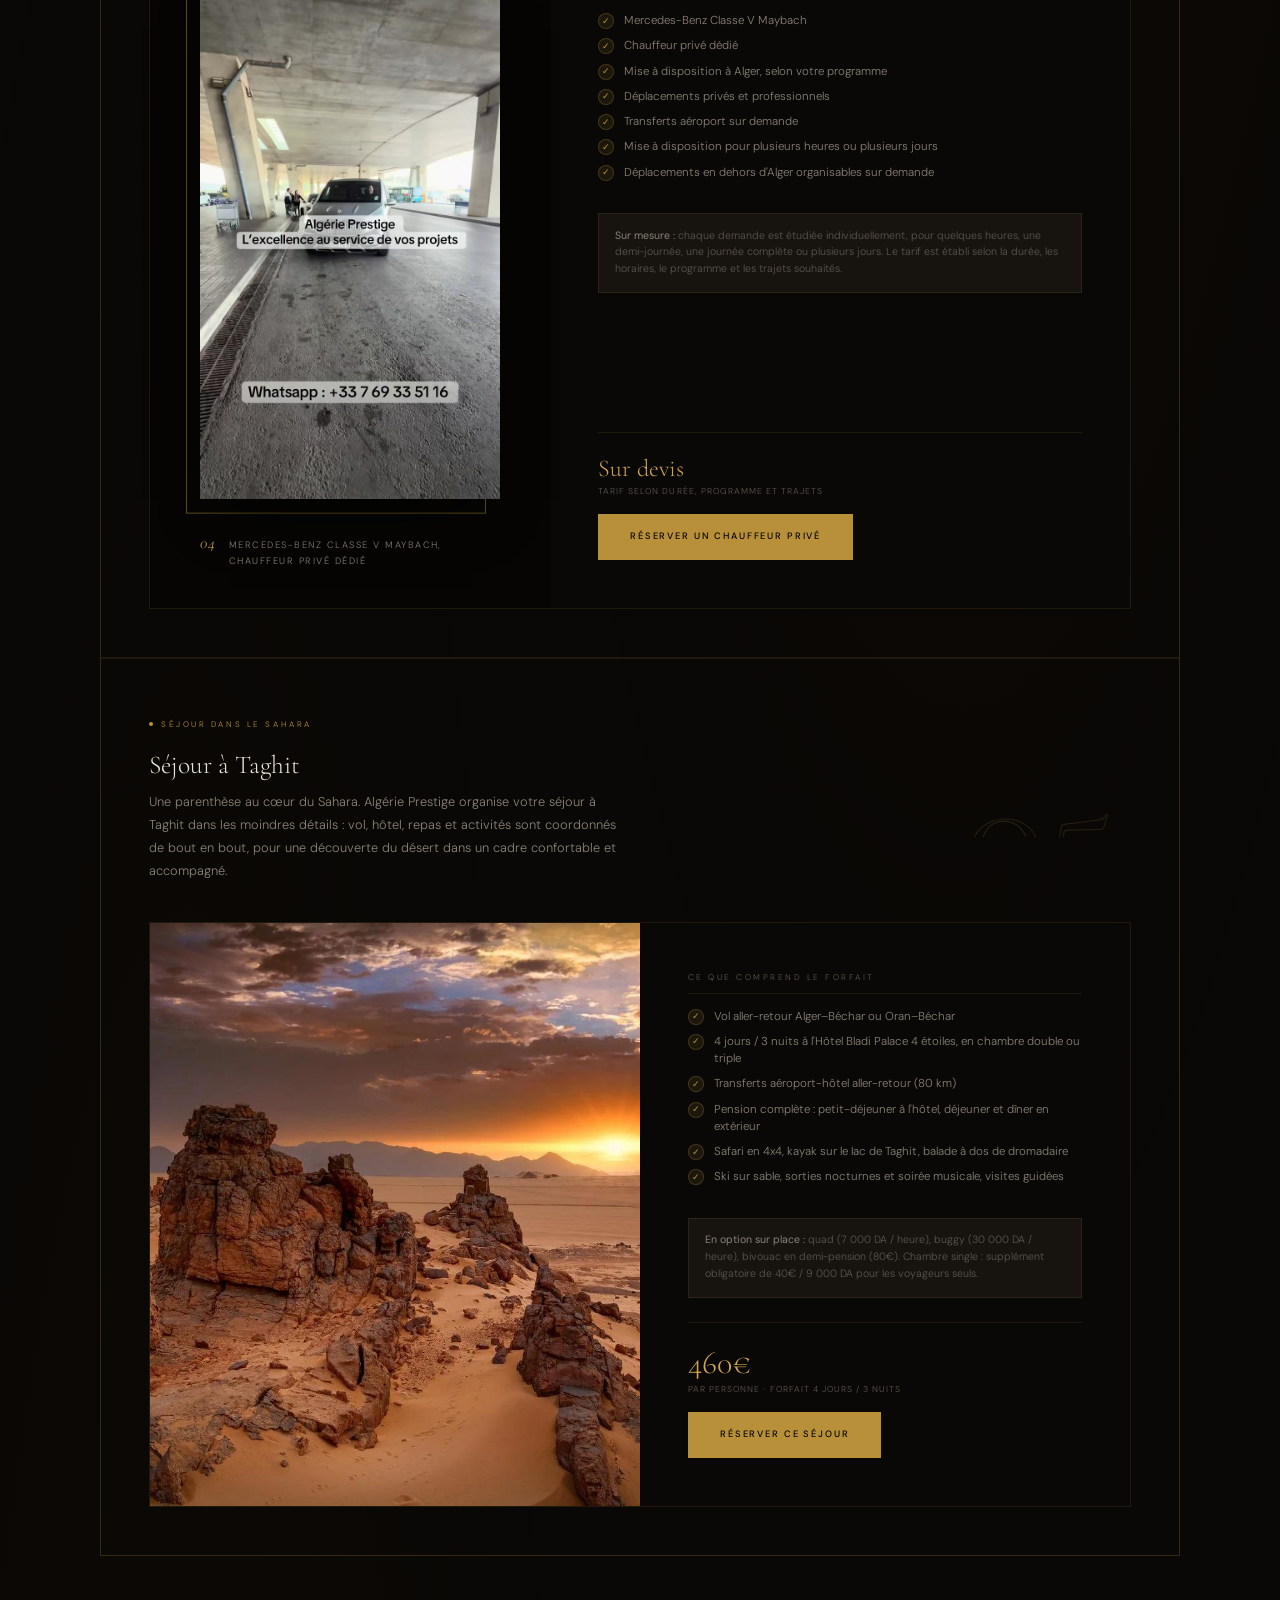
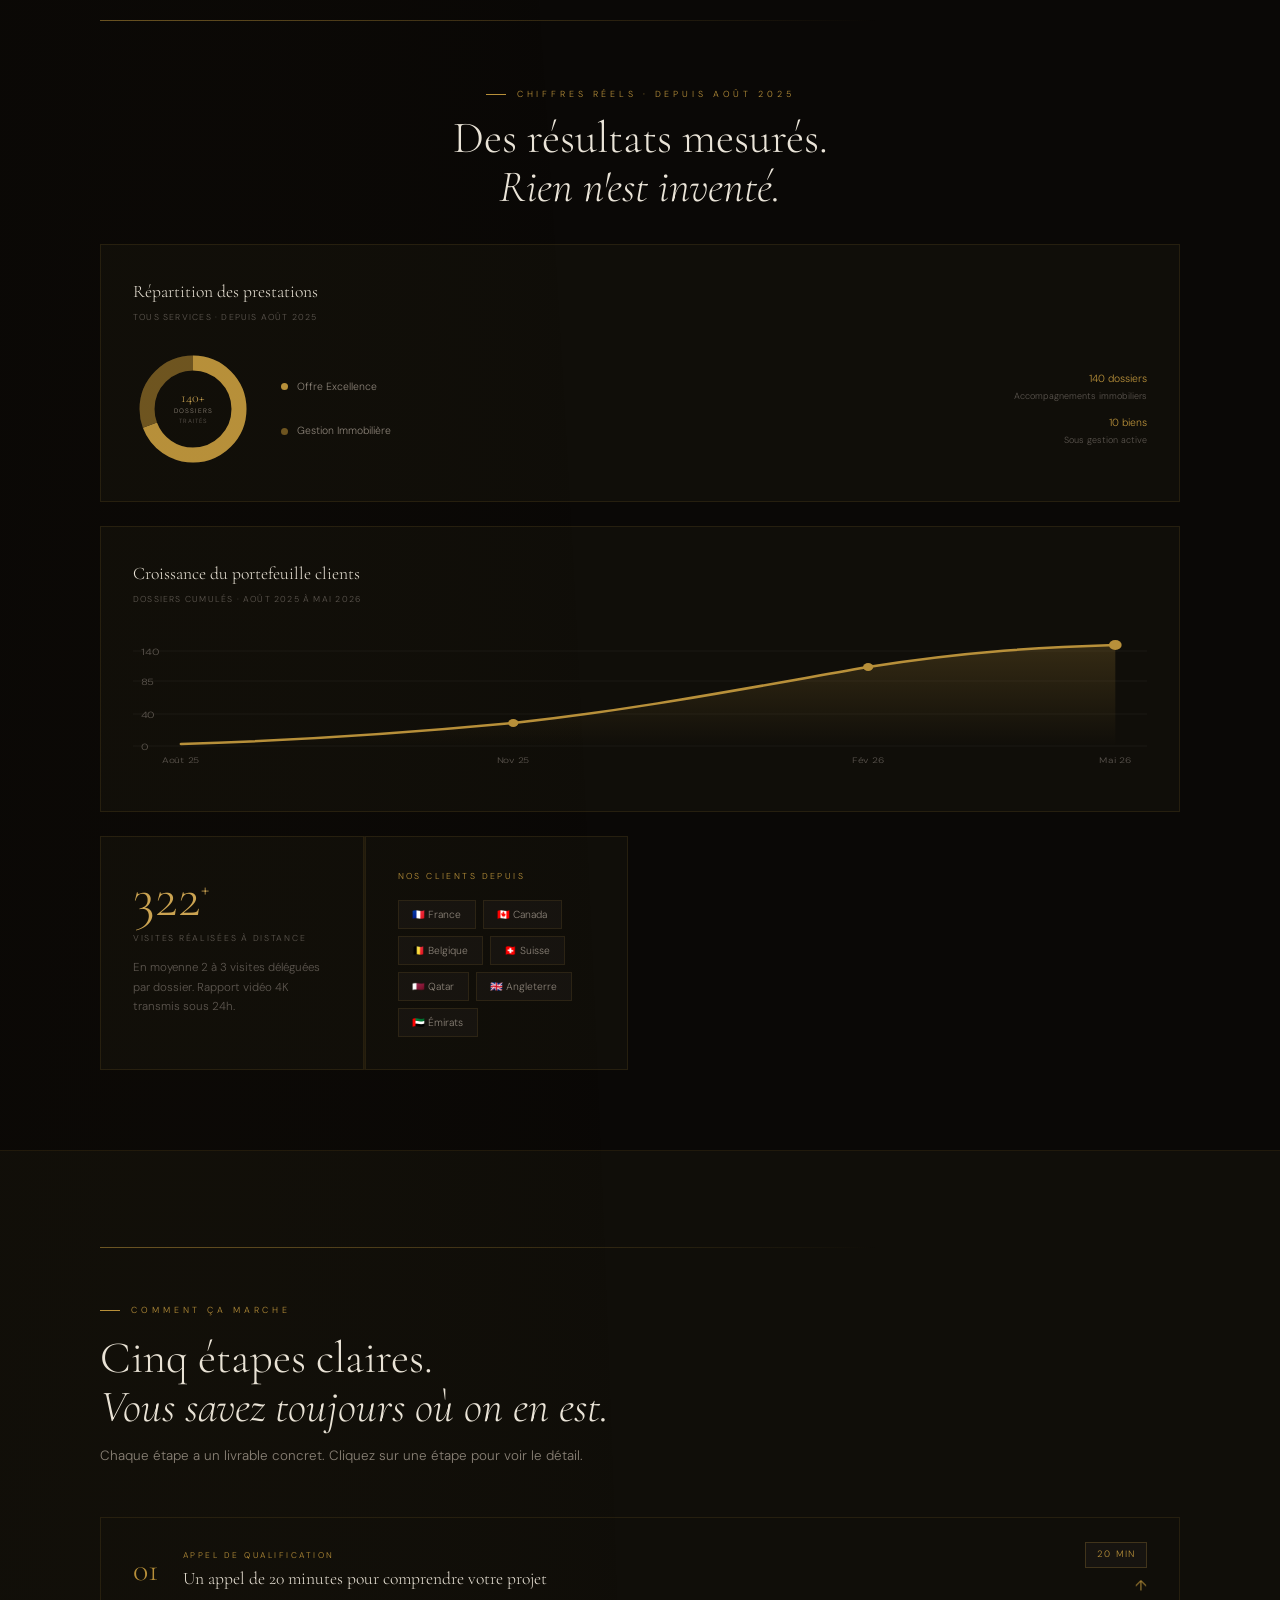
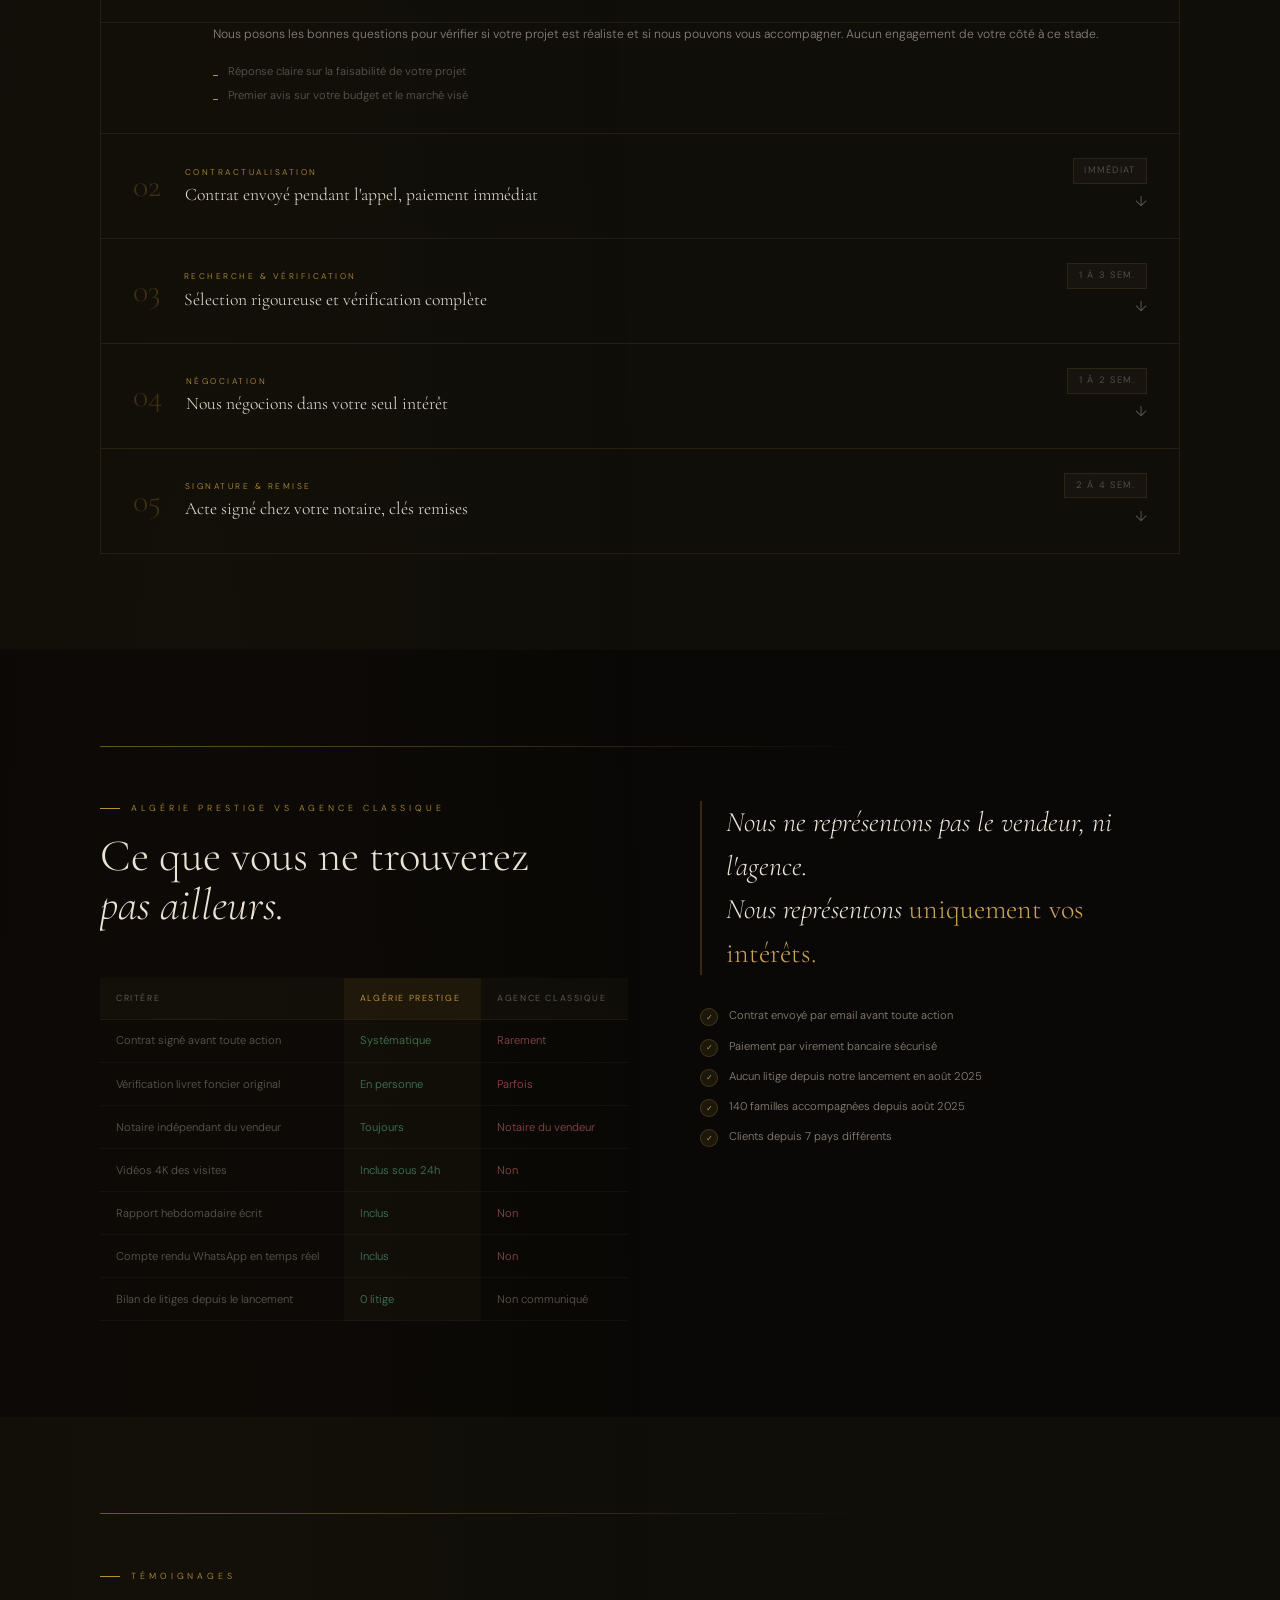
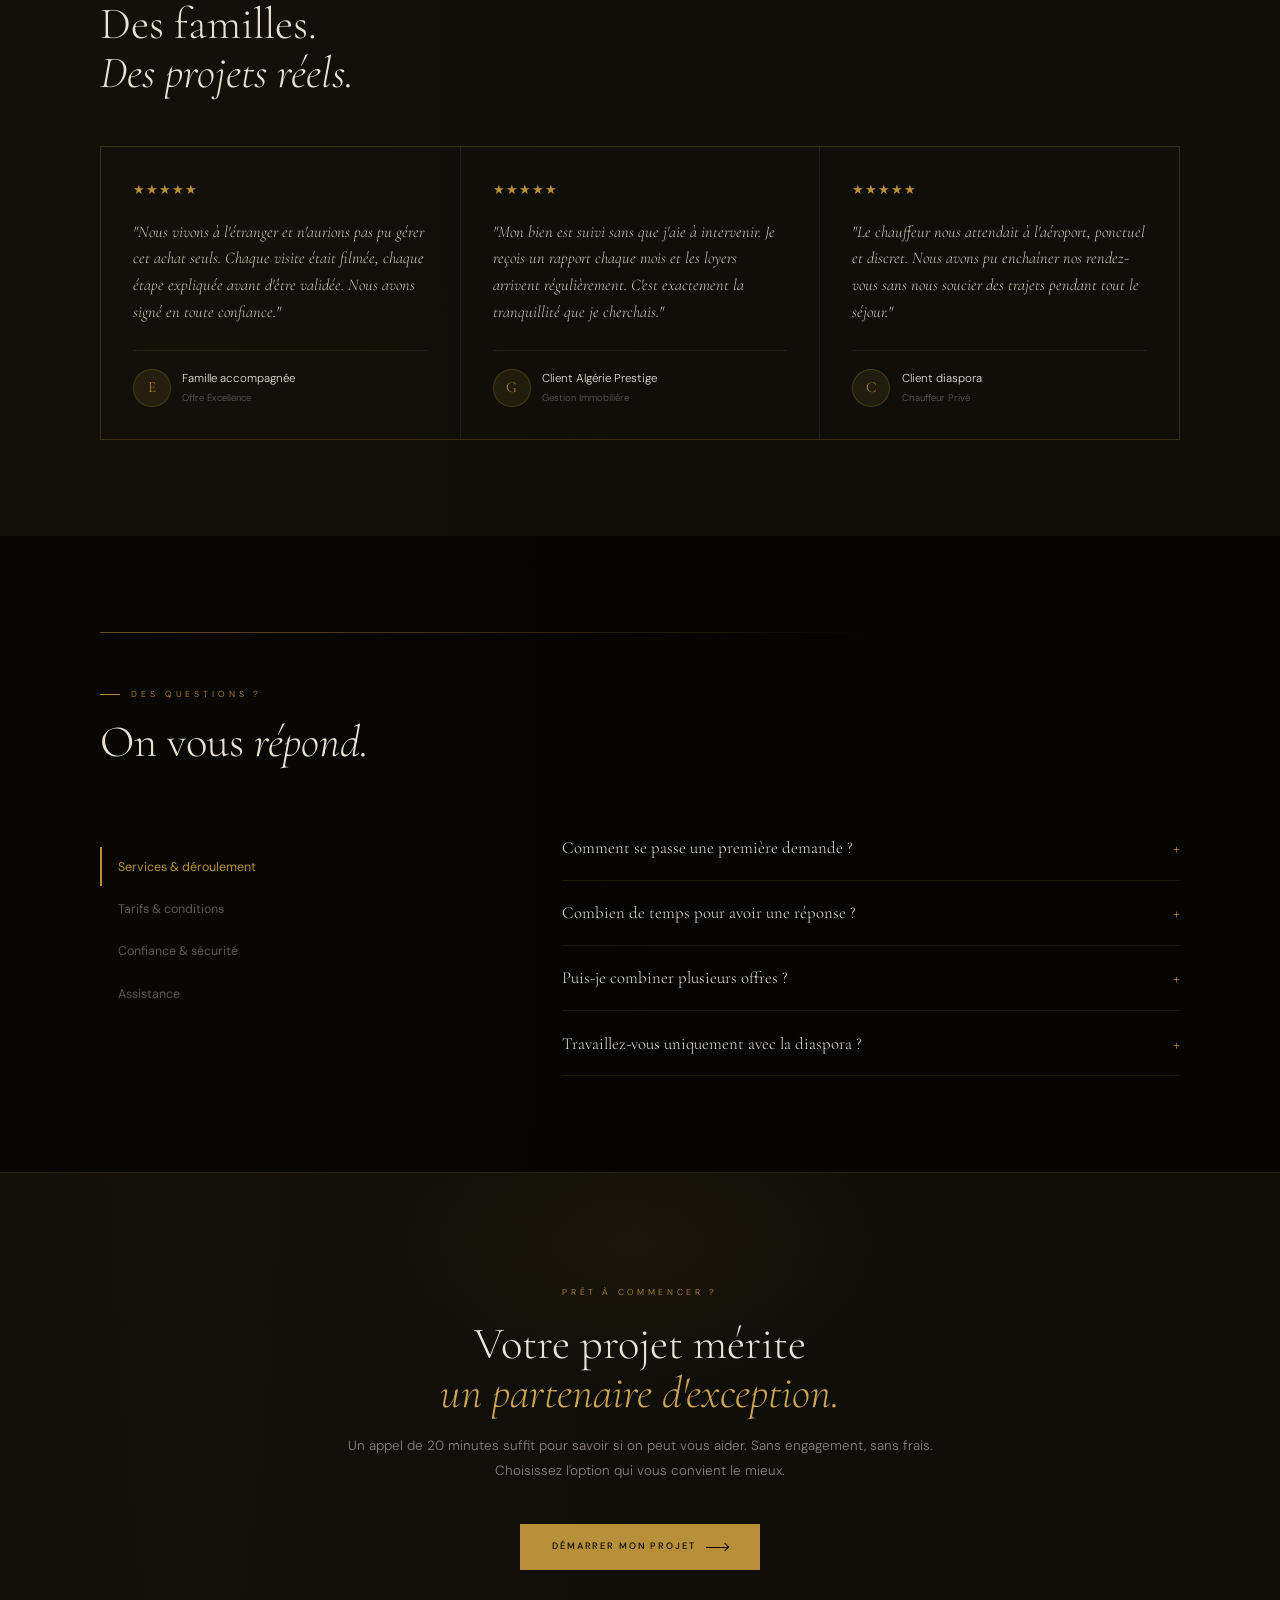
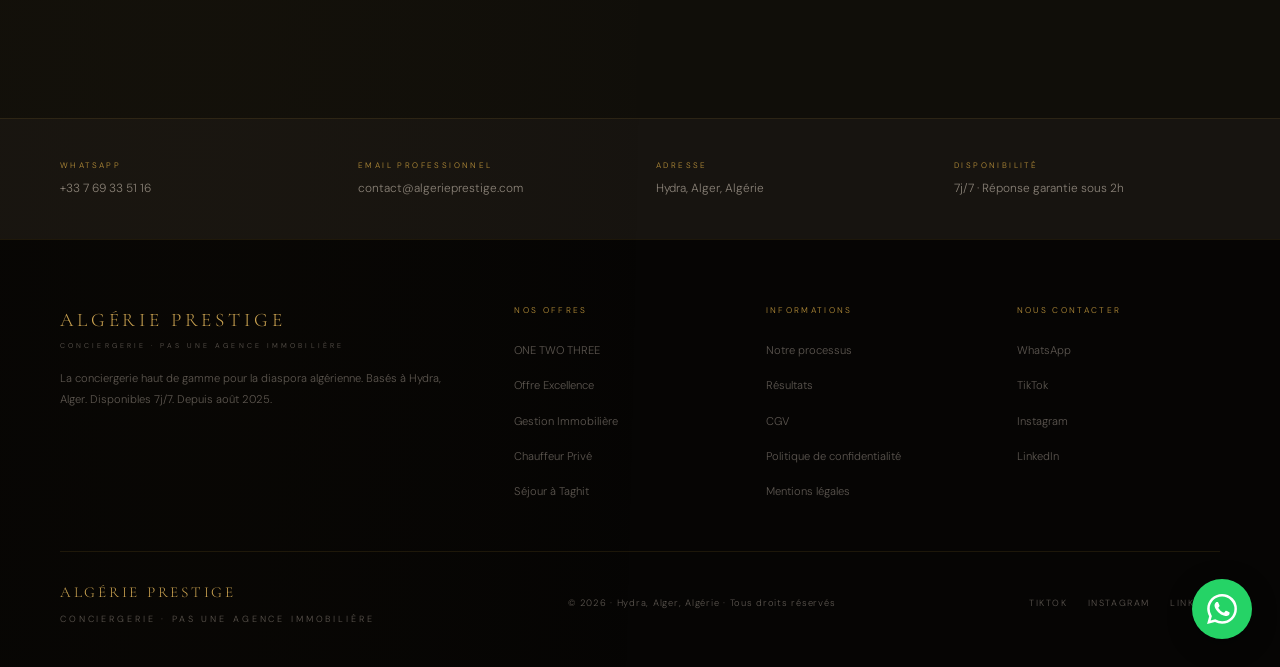
==== commit 6108f801: "Add files via upload" ====
--- a/index.html
+++ b/index.html
@@ -1155,6 +1155,140 @@
 @media (max-width:1024px){.nav-burger{display:block}}
 @media (max-width:640px){.nav-cta{display:none}.nav-burger{margin-left:0}}
 @media (min-width:1025px){.ap-menu{display:none}}
+
+/* ═══════════════ DIRECTION ARTISTIQUE · novembre 2026 ═══════════════ */
+
+/* ─── Bandeau NOUVEAUTÉ ─── */
+#nouveaute{position:relative;z-index:2;padding:5.4rem 2.5rem 0;background:var(--noir)}
+.nv{position:relative;display:grid;grid-template-columns:minmax(0,1fr) auto auto;align-items:center;gap:1.4rem 2.8rem;padding:1.25rem 1.4rem 1.25rem 2.3rem;border:1px solid var(--bord-2);background:linear-gradient(100deg,rgba(184,144,58,.14) 0%,rgba(184,144,58,.04) 52%,rgba(10,8,6,0) 100%),var(--noir-2);animation:nvIn 1.1s .15s var(--ap-ease) both}
+.nv::before{content:"";position:absolute;left:-1px;right:-1px;top:-1px;height:1px;background:linear-gradient(90deg,var(--or-3),var(--or) 40%,rgba(184,144,58,0));transform-origin:left;animation:nvLine 1.8s .5s var(--ap-ease) both}
+.nv::after{content:"";position:absolute;left:-1px;top:-1px;bottom:-1px;width:3px;background:var(--or)}
+.nv-badge{display:inline-flex;align-items:center;gap:.6rem;position:relative;overflow:hidden;background:var(--or);color:var(--noir);font-size:.54rem;font-weight:500;letter-spacing:.32em;text-transform:uppercase;padding:.45rem .95rem .45rem .8rem;margin-bottom:.95rem}
+.nv-badge::after{content:"";position:absolute;inset:0;background:linear-gradient(100deg,transparent 30%,rgba(255,255,255,.5) 50%,transparent 70%);transform:translateX(-130%);animation:nvSheen 1.5s 1.3s var(--ap-ease) both}
+.nv-dot{display:inline-block;width:5px;height:5px;border-radius:50%;background:var(--noir);animation:nvPulse 3s ease-in-out infinite}
+.nv-title{font-size:clamp(1.55rem,2.8vw,2.6rem);letter-spacing:.05em;line-height:1.12;font-weight:300;margin:0;color:var(--ivoire)}
+.nv-title em{color:var(--or-2);font-style:italic}
+.nv-text{font-family:'Cormorant Garamond',serif;font-style:italic;font-weight:300;color:var(--txt);font-size:clamp(1.05rem,1.5vw,1.3rem);margin-top:.55rem;line-height:1.4}
+.nv-offer{display:flex;flex-direction:column;align-items:flex-start;gap:.95rem}
+.nv-price b{display:block;font-family:'Cormorant Garamond',serif;font-weight:300;font-size:2.5rem;color:var(--or-2);line-height:1}
+.nv-price span{font-size:.52rem;letter-spacing:.2em;text-transform:uppercase;color:var(--txt-d)}
+.nv-video{width:84px}
+.nv-video .ap-video{box-shadow:0 18px 36px -18px rgba(0,0,0,.9);outline:1px solid var(--bord-2);outline-offset:5px}
+@keyframes nvIn{from{opacity:0;transform:translateY(14px)}to{opacity:1;transform:none}}
+@keyframes nvLine{from{transform:scaleX(0)}to{transform:none}}
+@keyframes nvSheen{to{transform:translateX(130%)}}
+@keyframes nvPulse{0%,100%{opacity:1}50%{opacity:.3}}
+
+/* ─── Section principale ─── */
+#hero{min-height:calc(100vh - 120px);grid-template-rows:1fr auto auto}
+.hero-content{padding-top:2.8rem;padding-bottom:2.2rem;max-width:780px}
+.hero-tag{opacity:1;animation:none;margin-bottom:1.5rem}
+.hero-h1{opacity:1;animation:none;font-size:clamp(2.5rem,4.6vw,4.3rem);line-height:1.05;letter-spacing:.002em;margin-bottom:1.3rem}
+.hero-rule{width:72px;height:1px;background:linear-gradient(90deg,var(--or),rgba(184,144,58,0));margin-bottom:1.4rem}
+.hero-p{opacity:1;animation:none;font-size:.95rem;line-height:1.85;max-width:600px;margin-bottom:1.9rem}
+.hero-btns{opacity:1;animation:none;gap:.9rem}
+.hero-btns .btn-outline{color:var(--ivoire);border-color:rgba(184,144,58,.55)}
+.hero-btns .btn-outline:hover{border-color:var(--or-2);color:var(--or-2)}
+.hero-promise{position:relative;z-index:1;display:grid;grid-template-columns:repeat(4,1fr);gap:0 2.2rem;margin:0 0 1.4rem;opacity:1;animation:none}
+.hero-promise-item{display:flex;align-items:flex-start;gap:.85rem;padding:1.05rem 0 .5rem;border-top:1px solid var(--bord);font-size:.76rem;line-height:1.6;color:var(--txt-m)}
+.hero-promise-item::before{content:attr(data-n);width:auto;height:auto;background:none;font-family:'Cormorant Garamond',serif;font-style:italic;font-size:1.25rem;color:var(--or-2);line-height:1;margin-top:.05rem;flex-shrink:0}
+.ap-js .hero-content .hero-p.ap-up{transition-delay:.8s}
+.ap-js .hero-content .hero-btns.ap-up{transition-delay:1s}
+.ap-js .hero-promise .ap-up{transition-delay:calc(1.15s + var(--d,0) * 110ms)}
+
+/* ─── Repères d'offres ─── */
+.entry-paths{display:grid;grid-template-columns:1fr 1fr;gap:2px;background:var(--bord);border:1px solid var(--bord);margin-bottom:2.5rem}
+.entry-path{display:flex;flex-direction:column;align-items:flex-start;gap:.5rem;background:var(--noir-2);padding:1.7rem 1.9rem 1.5rem;position:relative}
+.entry-path:hover{background:var(--s1)}
+.ap-js .entry-path.ap-up{transition:opacity .9s var(--ap-ease) calc(var(--d,0) * 90ms),transform .9s var(--ap-ease) calc(var(--d,0) * 90ms),background .35s}
+.ep-tag{font-size:.5rem;letter-spacing:.28em;text-transform:uppercase;padding:3px 10px;background:var(--or);color:var(--noir);font-weight:500}
+.ep-flag .ep-tag{background:none;color:var(--or);box-shadow:inset 0 0 0 1px var(--or)}
+.ep-q{font-family:'Cormorant Garamond',serif;font-size:1.55rem;color:var(--ivoire);font-weight:300;line-height:1.2}
+.ep-a{font-size:.78rem;color:var(--txt-m);line-height:1.75;max-width:430px}
+.ep-go{margin-top:.5rem;display:inline-flex;gap:.7rem;align-items:center;font-size:.56rem;letter-spacing:.22em;text-transform:uppercase;color:var(--or)}
+.ep-go .arr{transition:width .35s var(--ap-ease)}
+.entry-path:hover .ep-go .arr{width:34px}
+
+/* ─── Offres : mise en scène ─── */
+.offre{scroll-margin-top:96px}
+.offre-vr{display:grid;grid-template-columns:minmax(0,1fr) 440px;min-height:520px}
+.offre-vl{display:grid;grid-template-columns:440px minmax(0,1fr);min-height:520px}
+.offre-vl .offre-media{order:-1}
+.offre-body{position:relative}
+.offre-body>.offre-main,.offre-body>.offre-footer{position:relative;z-index:1}
+.offre-ghost{position:absolute;right:1.2rem;top:-.4rem;width:11rem;height:10.5rem;z-index:0;pointer-events:none}
+.offre-ghost span{display:block;font-family:'Cormorant Garamond',serif;font-weight:300;font-size:10rem;line-height:1;color:transparent;-webkit-text-stroke:1px rgba(184,144,58,.17)}
+.offre-kicker{flex-wrap:wrap}
+.offre-act .offre-ghost{right:2rem;top:.6rem}
+.offre-act .mob-header,.offre-act .act-taghit{position:relative;z-index:1}
+.chip{display:inline-block;background:var(--or);color:var(--noir);font-weight:500;font-size:.5rem;letter-spacing:.26em;text-transform:uppercase;padding:3px 10px;margin-right:.3rem}
+.chip-line{background:none;color:var(--or);box-shadow:inset 0 0 0 1px var(--or)}
+.offre-accroche{font-family:'Cormorant Garamond',serif;font-style:italic;font-weight:300;font-size:clamp(1.2rem,1.7vw,1.5rem);color:var(--or-2);line-height:1.4;margin:0 0 1rem;max-width:460px}
+.offre-123 .offre-title{font-size:clamp(1.55rem,2.3vw,2.1rem);letter-spacing:.04em;line-height:1.15}
+.offre-flag{background:linear-gradient(180deg,rgba(184,144,58,.07),rgba(184,144,58,0) 44%),var(--noir-2);box-shadow:inset 0 0 0 1px rgba(184,144,58,.32)}
+.offre-flag::before{transform:scaleY(1)}
+.offre-flag .offre-title{font-size:clamp(1.7rem,2.6vw,2.4rem)}
+.inline-link{color:var(--or);border-bottom:1px solid var(--bord-2)}
+.inline-link:hover{color:var(--or-2);border-color:var(--or)}
+.offre-media{display:flex;align-items:center;justify-content:center;padding:2.4rem 1.7rem;background:var(--noir)}
+.media-frame{width:min(100%,380px);margin:0}
+.media-box{position:relative}
+.media-box .ap-video{position:relative;z-index:1;width:100%;box-shadow:0 30px 60px -30px rgba(0,0,0,.85)}
+.media-depth{position:absolute;inset:0;z-index:0;pointer-events:none}
+.media-depth.ap-par{overflow:visible}
+.media-depth.ap-par>.media-outline{transform:translate3d(0,var(--py,0),0)}
+.media-outline{display:block;position:absolute;inset:-14px 14px 14px -14px;border:1px solid rgba(184,144,58,.5)}
+.offre-vl .media-outline{inset:-14px -14px 14px 14px}
+.media-cap{margin-top:1.9rem;display:flex;gap:.85rem;align-items:baseline;font-size:.58rem;letter-spacing:.16em;text-transform:uppercase;color:var(--txt-m);line-height:1.7}
+.media-cap span{font-family:'Cormorant Garamond',serif;font-style:italic;font-size:1.05rem;letter-spacing:.04em;color:var(--or-2);flex-shrink:0}
+.act-taghit.has-video{grid-template-columns:400px minmax(0,1fr)}
+.has-video .media-frame{width:min(100%,300px)}
+.has-video .offre-media{padding:2.4rem 1.7rem}
+
+/* ─── Séparateurs de sections ─── */
+.sec-sep{height:1px;background:linear-gradient(90deg,var(--or),rgba(184,144,58,0) 72%);opacity:.55;margin-bottom:3.4rem}
+
+/* ─── Tablettes et mobiles ─── */
+@media (max-width:1024px){
+  #nouveaute{padding:5rem 1.75rem 0}
+  .nv{grid-template-columns:minmax(0,1fr) auto;padding:1.3rem 1.3rem 1.3rem 1.7rem}
+  .nv-offer{grid-column:1;flex-direction:row;align-items:center;gap:1.6rem;flex-wrap:wrap}
+  .nv-video{grid-column:2;grid-row:1 / span 2;align-self:center}
+  #hero{min-height:auto}
+  .hero-promise{grid-template-columns:1fr 1fr}
+  .offre-vr,.offre-vl{grid-template-columns:1fr;min-height:auto}
+  .offre-media,.offre-vl .offre-media{order:-1;padding:3rem 1.7rem 1.2rem}
+  .has-video .offre-media{padding:3rem 1.7rem 1.2rem}
+  .media-frame,.has-video .media-frame{width:min(100%,300px)}
+  .offre-ghost{width:8rem;height:7.6rem;right:.8rem;top:-.3rem}
+  .offre-ghost span{font-size:7.2rem}
+}
+@media (max-width:860px){
+  .act-taghit.has-video{grid-template-columns:1fr}
+  .entry-paths{grid-template-columns:1fr}
+}
+@media (max-width:640px){
+  #nouveaute{padding:4.7rem 1.25rem 0}
+  .nv{padding:1.15rem 1rem 1.15rem 1.4rem;gap:1rem 1.2rem}
+  .nv-video{width:62px}
+  .nv-title{font-size:1.4rem;letter-spacing:.04em}
+  .nv-text{font-size:1.02rem}
+  .nv-price b{font-size:1.9rem}
+  .nv-offer{gap:1rem}
+  .hero-content{padding-top:2.2rem}
+  .hero-promise{grid-template-columns:1fr}
+  .hero-btns .btn-or,.hero-btns .btn-outline{width:100%;justify-content:center}
+  .offre-body{padding:2rem 1.4rem !important}
+  .entry-path{padding:1.4rem 1.3rem}
+  .offre-ctas{width:100%}
+  .offre-ctas .btn-or{width:100%;justify-content:center}
+}
+@media (max-width:1024px){.top-bar-right{display:none}}
+@media (max-width:860px){.top-bar-item:nth-child(n+2){display:none}}
+@media (prefers-reduced-motion:reduce){
+  .nv,.nv::before,.nv-badge::after,.nv-dot{animation:none !important}
+  .ap-js .hero-content .ap-up,.ap-js .hero-promise .ap-up{transition-delay:0s}
+}
 </style>
 </head>
 <body>
@@ -1214,6 +1348,24 @@
 </div>
 
 <!-- ═══════════ HERO ═══════════ -->
+<!-- ═══════════ NOUVEAUTÉ : ONE TWO THREE ═══════════ -->
+<section id="nouveaute" aria-label="Nouveauté : ONE TWO THREE, rentre dans ton pays">
+  <div class="nv">
+    <div class="nv-main">
+      <div class="nv-badge"><i class="nv-dot"></i>Nouveauté</div>
+      <h2 class="nv-title" data-ap-title>ONE TWO THREE, <em>RENTRE DANS TON PAYS</em></h2>
+      <p class="nv-text">Retrouve un logement en Algérie sans multiplier les déplacements.</p>
+    </div>
+    <div class="nv-offer">
+      <div class="nv-price"><b>499€</b><span>Accompagnement de 3 mois</span></div>
+      <a href="location-appartement-alger.html" class="btn-or nv-cta" data-ap-btn>Découvrir l'offre <span class="arr"></span></a>
+    </div>
+    <div class="nv-video">
+      <div class="ap-video" data-poster="assets/video/onetwothree-poster.jpg" data-hd="assets/video/onetwothree-sd.mp4" data-sd="assets/video/onetwothree-sd.mp4"><video muted loop playsinline preload="none" aria-label="Visite d'un appartement à louer"></video></div>
+    </div>
+  </div>
+</section>
+
 <section id="hero">
   <div class="hero-bg">
     <video autoplay muted loop playsinline
@@ -1222,34 +1374,36 @@
     </video>
   </div>
 
-  <div class="hero-content">
-    <div class="eyebrow hero-tag">
+  <div class="hero-content" data-ap-stagger>
+    <div class="eyebrow hero-tag" data-ap-up>
       Basé à Alger · Depuis août 2025 · 140 familles accompagnées
     </div>
 
-    <h1 class="hero-h1">
+    <h1 class="hero-h1" data-ap-title>
       Votre patrimoine<br>
       en Algérie,<br>
       <em>accompagné avec exigence<br>et discrétion.</em>
     </h1>
-
-    <p class="hero-p">
-      Achat immobilier, gestion locative, chauffeur privé : nous intervenons à votre place sur le terrain en Algérie, avec un processus contractuel strict et un suivi transparent à chaque étape.
+    <div class="hero-rule" data-ap-rule></div>
+
+    <p class="hero-p" data-ap-up>
+      Achat immobilier, gestion locative, chauffeur privé et accompagnement résidentiel : nous intervenons à votre place sur le terrain en Algérie, avec un cadre contractuel rigoureux et un suivi transparent à chaque étape.
     </p>
 
-    <div class="hero-promise">
-      <div class="hero-promise-item">Vous évitez les déplacements inutiles et coûteux</div>
-      <div class="hero-promise-item">Vous gagnez du temps et de l'argent</div>
-      <div class="hero-promise-item">Chaque étape est vérifiée avant validation</div>
-      <div class="hero-promise-item">Vous recevez un rapport complet sous 24h</div>
-    </div>
-
-    <div class="hero-btns">
+    <div class="hero-btns" data-ap-up>
       <a href="https://wa.me/33769335116?text=Bonjour%2C%20je%20souhaite%20d%C3%A9marrer%20mon%20projet%20avec%20Alg%C3%A9rie%20Prestige." class="btn-or" data-ap-btn target="_blank">
         Démarrer mon projet
         <span class="arr"></span>
       </a>
-    </div>
+      <a href="#services" class="btn-outline" data-ap-btn>Découvrir nos offres</a>
+    </div>
+  </div>
+
+  <div class="hero-promise" data-ap-stagger>
+    <div class="hero-promise-item" data-n="01" data-ap-up>Vous évitez les déplacements inutiles et coûteux.</div>
+    <div class="hero-promise-item" data-n="02" data-ap-up>Vous gagnez du temps et maîtrisez votre budget.</div>
+    <div class="hero-promise-item" data-n="03" data-ap-up>Chaque étape fait l'objet de vérifications avant validation.</div>
+    <div class="hero-promise-item" data-n="04" data-ap-up>Vous recevez un compte rendu détaillé sous 24 heures.</div>
   </div>
 
   <div class="hero-stats">
@@ -1299,14 +1453,99 @@
       <p>Chaque offre est conçue pour répondre à un besoin précis. Tout commence par un appel de 20 minutes, sans engagement.</p>
     </div>
 
+    <div class="entry-paths" data-ap-stagger>
+      <a href="#offre-onetwothree" class="entry-path" data-ap-up>
+        <span class="ep-tag">Nouveauté</span>
+        <span class="ep-q">Je veux rentrer vivre en Algérie</span>
+        <span class="ep-a">ONE TWO THREE, une porte d'entrée accessible pour s'installer ou rentrer vivre en Algérie.</span>
+        <span class="ep-go">Découvrir <i class="arr"></i></span>
+      </a>
+      <a href="#offre-excellence" class="entry-path ep-flag" data-ap-up>
+        <span class="ep-tag">Offre phare</span>
+        <span class="ep-q">Je veux acheter un bien en Algérie</span>
+        <span class="ep-a">Offre Excellence, notre accompagnement premium et la référence de la conciergerie.</span>
+        <span class="ep-go">Découvrir <i class="arr"></i></span>
+      </a>
+    </div>
+
     <div class="offres">
 
-      <!-- ── OFFRE 1 : EXCELLENCE ── -->
-      <div class="offre offre-ex" data-ap-up id="offre-excellence">
+      <!-- ── OFFRE : ONE TWO THREE (nouveauté) ── -->
+      <div class="offre offre-vr offre-123" data-ap-up id="offre-onetwothree">
         <div class="offre-body">
+          <div class="offre-ghost" aria-hidden="true" data-ap-par="0.07"><span>01</span></div>
           <div class="offre-main">
-            <div class="offre-kicker">Offre 01</div>
-            <h3 class="offre-title">Offre Excellence</h3>
+            <div class="offre-kicker"><b class="chip">Nouveauté</b>Porte d'entrée</div>
+            <h3 class="offre-title" data-ap-title>ONE TWO THREE, RENTRE DANS TON PAYS</h3>
+            <p class="offre-accroche" data-ap-up>Retrouve un logement en Algérie sans multiplier les déplacements.</p>
+            <p class="offre-pitch">
+              Pendant trois mois, Algérie Prestige t'accompagne dans ta recherche locative à Alger et sa périphérie. Nous recherchons des logements correspondant à ton budget et à tes critères, effectuons les présélections, organisons les visites pertinentes et t'envoyons des vidéos pour te permettre de faire ton choix à distance.
+            </p>
+
+            <div class="offre-inclus">
+              <div class="offre-inclus-head">Ce que tu obtiens</div>
+              <div class="inclus-list">
+                <div class="inclus-item">
+                  <span class="inclus-check">✓</span>
+                  Un accompagnement personnalisé pendant 3 mois
+                </div>
+                <div class="inclus-item">
+                  <span class="inclus-check">✓</span>
+                  Une recherche adaptée à ton budget et à tes critères
+                </div>
+                <div class="inclus-item">
+                  <span class="inclus-check">✓</span>
+                  Des recherches sur plusieurs biens, sans catalogue imposé
+                </div>
+                <div class="inclus-item">
+                  <span class="inclus-check">✓</span>
+                  Des visites physiques organisées selon la pertinence des logements sélectionnés
+                </div>
+                <div class="inclus-item">
+                  <span class="inclus-check">✓</span>
+                  Des vidéos pour découvrir les logements à distance
+                </div>
+                <div class="inclus-item">
+                  <span class="inclus-check">✓</span>
+                  Un interlocuteur sur place pour suivre ton projet
+                </div>
+              </div>
+            </div>
+
+            <div class="offre-exclus">
+              <strong>Non inclus :</strong> le loyer, la caution et les éventuels frais de tiers restent à ta charge. Les conditions détaillées de l'offre figurent dans sa <a href="location-appartement-alger.html#tarif" class="inline-link">présentation</a> et dans les <a href="cgv.html" class="inline-link">CGV</a>.
+            </div>
+
+            <div class="offre-delais">
+              <div class="delai"><strong>3 mois</strong>Accompagnement personnalisé</div>
+              <div class="delai"><strong>Alger</strong>Et sa périphérie</div>
+              <div class="delai"><strong>Vidéos</strong>Pour choisir à distance</div>
+            </div>
+          </div>
+          <div class="offre-footer">
+            <div>
+              <div class="offre-price-n">499€</div>
+              <div class="offre-price-l">accompagnement de 3 mois</div>
+            </div>
+            <div class="offre-ctas">
+              <a href="location-appartement-alger.html" class="btn-or" data-ap-btn>
+                Découvrir l'offre
+              </a>
+              <a href="https://wa.me/33769335116?text=Bonjour%2C%20je%20souhaite%20trouver%20mon%20logement%20%C3%A0%20Alger%20avec%20l%27offre%20ONE%20TWO%20THREE%20%28499%20%E2%82%AC%29." class="offre-more" target="_blank" rel="noopener">Je souhaite trouver mon logement</a>
+            </div>
+          </div>
+        </div>
+        <div class="offre-media"><figure class="media-frame"><div class="media-box"><div class="media-depth" data-ap-par="0.035"><i class="media-outline"></i></div><div class="ap-video" data-poster="assets/video/onetwothree-poster.jpg" data-hd="assets/video/onetwothree-hd.mp4" data-sd="assets/video/onetwothree-sd.mp4"><video muted loop playsinline preload="none" aria-label="Visite d'un appartement à louer"></video></div></div><figcaption class="media-cap" data-ap-up><span>01</span>Des vidéos pour découvrir les logements à distance</figcaption></figure></div>
+      </div>
+
+      <!-- ── OFFRE : EXCELLENCE (offre phare) ── -->
+      <div class="offre offre-vl offre-flag" data-ap-up id="offre-excellence">
+        <div class="offre-body">
+          <div class="offre-ghost" aria-hidden="true" data-ap-par="0.07"><span>02</span></div>
+          <div class="offre-main">
+            <div class="offre-kicker"><b class="chip chip-line">Offre phare</b>Notre référence</div>
+            <h3 class="offre-title" data-ap-title>Offre Excellence</h3>
+            <p class="offre-accroche" data-ap-up>Acheter en Algérie, avec un interlocuteur de confiance sur place.</p>
             <p class="offre-pitch">
               Vous souhaitez acquérir un bien en Algérie depuis l'étranger. Vous voulez une transaction sécurisée, un accompagnement rigoureux et un interlocuteur de confiance sur place. C'est exactement ce que nous faisons.
             </p>
@@ -1365,15 +1604,17 @@
             </a>
           </div>
         </div>
-        <div class="offre-media"><div class="ap-video" data-poster="assets/video/excellence-poster.jpg" data-hd="assets/video/excellence-hd.mp4" data-sd="assets/video/excellence-sd.mp4"><video muted loop playsinline preload="none" aria-label="Visite d'une villa avec piscine"></video></div></div>
+        <div class="offre-media"><figure class="media-frame"><div class="media-box"><div class="media-depth" data-ap-par="0.035"><i class="media-outline"></i></div><div class="ap-video" data-poster="assets/video/excellence-poster.jpg" data-hd="assets/video/excellence-hd.mp4" data-sd="assets/video/excellence-sd.mp4"><video muted loop playsinline preload="none" aria-label="Visite d'une villa avec piscine"></video></div></div><figcaption class="media-cap" data-ap-up><span>02</span>Visites déléguées filmées en 4K, compte rendu sous 24h</figcaption></figure></div>
       </div>
 
       <!-- ── OFFRE 2 : GESTION ── -->
-      <div class="offre offre-ge" data-ap-up id="offre-gestion">
+      <div class="offre offre-vr" data-ap-up id="offre-gestion">
         <div class="offre-body">
+          <div class="offre-ghost" aria-hidden="true" data-ap-par="0.07"><span>03</span></div>
           <div class="offre-main">
-            <div class="offre-kicker">Offre 02</div>
-            <h3 class="offre-title">Gestion Immobilière</h3>
+            <div class="offre-kicker">Gestion locative</div>
+            <h3 class="offre-title" data-ap-title>Gestion Immobilière</h3>
+            <p class="offre-accroche" data-ap-up>Votre bien en Algérie travaille pour vous, même à distance.</p>
             <p class="offre-pitch">
               Vous avez un bien en Algérie et vous vivez à l'étranger. Vous ne voulez pas le laisser vide, mais vous ne pouvez pas le gérer à distance seul. Nous le faisons travailler pour vous.
             </p>
@@ -1431,77 +1672,17 @@
             </a>
           </div>
         </div>
-        <div class="offre-media"><div class="ap-video" data-poster="assets/video/gestion-poster.jpg" data-hd="assets/video/gestion-hd.mp4" data-sd="assets/video/gestion-sd.mp4"><video muted loop playsinline preload="none" aria-label="Visite d'un appartement meublé"></video></div></div>
+        <div class="offre-media"><figure class="media-frame"><div class="media-box"><div class="media-depth" data-ap-par="0.035"><i class="media-outline"></i></div><div class="ap-video" data-poster="assets/video/gestion-poster.jpg" data-hd="assets/video/gestion-hd.mp4" data-sd="assets/video/gestion-sd.mp4"><video muted loop playsinline preload="none" aria-label="Visite d'un appartement meublé"></video></div></div><figcaption class="media-cap" data-ap-up><span>03</span>Annonces Airbnb et Booking, reversement mensuel</figcaption></figure></div>
       </div>
 
-      <!-- ── OFFRE 3 : ONE TWO THREE ── -->
-      <div class="offre offre-ex offre-123" data-ap-up id="offre-onetwothree">
-        <div class="offre-body">
-          <div class="offre-main">
-            <div class="offre-kicker">Offre 03</div>
-            <h3 class="offre-title" data-ap-title>ONE TWO THREE</h3>
-            <p class="offre-pitch">
-              Tu reviens vivre en Algérie. Nous recherchons, visitons et négocions ton futur appartement à louer à Alger pendant que tu es encore à l'étranger.
-            </p>
-
-            <div class="offre-inclus">
-              <div class="offre-inclus-head">Ce que tu obtiens concrètement</div>
-              <div class="inclus-list">
-                <div class="inclus-item">
-                  <span class="inclus-check">✓</span>
-                  Recherche personnalisée selon ton budget et tes critères
-                </div>
-                <div class="inclus-item">
-                  <span class="inclus-check">✓</span>
-                  Jusqu'à 6 visites physiques, à Alger et sa périphérie
-                </div>
-                <div class="inclus-item">
-                  <span class="inclus-check">✓</span>
-                  Vidéo et caractéristiques de chaque logement visité
-                </div>
-                <div class="inclus-item">
-                  <span class="inclus-check">✓</span>
-                  Échanges avec les propriétaires et aide à la négociation
-                </div>
-                <div class="inclus-item">
-                  <span class="inclus-check">✓</span>
-                  Accompagnement jusqu'à la signature du bail
-                </div>
-              </div>
-            </div>
-
-            <div class="offre-exclus">
-              <strong>Non inclus :</strong> le loyer, la caution et les éventuels frais de tiers restent à ta charge. Algérie Prestige ne garantit pas l'obtention d'un logement.
-            </div>
-
-            <div class="offre-delais">
-              <div class="delai"><strong>3 mois</strong>Durée de l'accompagnement</div>
-              <div class="delai"><strong>6</strong>Visites physiques incluses, au maximum</div>
-              <div class="delai"><strong>Alger</strong>Et sa périphérie</div>
-            </div>
-          </div>
-          <div class="offre-footer">
-            <div>
-              <div class="offre-price-n">499€</div>
-              <div class="offre-price-l">accompagnement de 3 mois</div>
-            </div>
-            <div class="offre-ctas">
-              <a href="https://wa.me/33769335116?text=Bonjour%2C%20je%20souhaite%20trouver%20mon%20logement%20%C3%A0%20Alger%20avec%20l%27offre%20ONE%20TWO%20THREE%20%28499%20%E2%82%AC%29." class="btn-or" data-ap-btn target="_blank" rel="noopener">
-                Je souhaite trouver mon logement
-              </a>
-              <a href="location-appartement-alger.html" class="offre-more">Voir le détail de l'offre</a>
-            </div>
-          </div>
-        </div>
-        <div class="offre-media"><div class="ap-video" data-poster="assets/video/onetwothree-poster.jpg" data-hd="assets/video/onetwothree-hd.mp4" data-sd="assets/video/onetwothree-sd.mp4"><video muted loop playsinline preload="none" aria-label="Visite d'un appartement à louer"></video></div></div>
-      </div>
-
-      <!-- ── OFFRE 4 : CHAUFFEUR PRIVÉ MAYBACH ── -->
+      <!-- ── OFFRE : CHAUFFEUR PRIVÉ MAYBACH ── -->
       <div class="offre offre-act" data-ap-up style="padding:3rem" id="chauffeur-maybach">
+        <div class="offre-ghost" aria-hidden="true" data-ap-par="0.07"><span>04</span></div>
         <div class="mob-header">
           <div class="mob-header-left">
-            <div class="offre-kicker">Offre 04</div>
+            <div class="offre-kicker">Chauffeur à Alger</div>
             <h3 class="offre-title" data-ap-title>Chauffeur Privé</h3>
+            <p class="offre-accroche" data-ap-up>Un déplacement confortable, discret et entièrement organisé.</p>
             <p class="offre-pitch" style="max-width:480px;margin-bottom:0">
               Une Mercedes-Benz Classe V Maybach avec chauffeur privé, mise à votre disposition selon votre programme. À Alger, profitez d'un service pensé pour vous déplacer dans un environnement confortable, discret et entièrement organisé. Votre chauffeur vous accompagne selon vos horaires et vos besoins, pour quelques heures, une journée ou plusieurs jours.
             </p>
@@ -1517,7 +1698,7 @@
         </div>
 
         <div class="act-taghit has-video" style="margin-top:2rem">
-          <div class="offre-media"><div class="ap-video" data-poster="assets/video/chauffeur-poster.jpg" data-hd="assets/video/chauffeur-hd.mp4" data-sd="assets/video/chauffeur-sd.mp4"><video muted loop playsinline preload="none" aria-label="Mercedes-Benz Classe V Maybach avec chauffeur privé à Alger"></video></div></div>
+          <div class="offre-media"><figure class="media-frame"><div class="media-box"><div class="media-depth" data-ap-par="0.035"><i class="media-outline"></i></div><div class="ap-video" data-poster="assets/video/chauffeur-poster.jpg" data-hd="assets/video/chauffeur-hd.mp4" data-sd="assets/video/chauffeur-sd.mp4"><video muted loop playsinline preload="none" aria-label="Mercedes-Benz Classe V Maybach avec chauffeur privé à Alger"></video></div></div><figcaption class="media-cap" data-ap-up><span>04</span>Mercedes-Benz Classe V Maybach, chauffeur privé dédié</figcaption></figure></div>
           <div class="act-taghit-body">
             <div>
               <div class="offre-inclus">
@@ -1572,11 +1753,12 @@
         </div>
       </div>
 
-      <!-- ── OFFRE 5 : SÉJOUR DÉSERT (TAGHIT) ── -->
+      <!-- ── OFFRE : SÉJOUR DÉSERT (TAGHIT) ── -->
       <div class="offre offre-act" data-ap-up style="padding:3rem" id="taghit">
+        <div class="offre-ghost" aria-hidden="true" data-ap-par="0.07"><span>05</span></div>
         <div class="mob-header">
           <div class="mob-header-left">
-            <div class="offre-kicker">Offre 05</div>
+            <div class="offre-kicker">Séjour dans le Sahara</div>
             <h3 class="offre-title" data-ap-title>Séjour à Taghit</h3>
             <p class="offre-pitch" style="max-width:480px;margin-bottom:0">
               Une parenthèse au cœur du Sahara. Algérie Prestige organise votre séjour à Taghit dans les moindres détails : vol, hôtel, repas et activités sont coordonnés de bout en bout, pour une découverte du désert dans un cadre confortable et accompagné.
@@ -1648,6 +1830,7 @@
 <!-- ═══════════ PREUVES ═══════════ -->
 <section id="preuves" class="sec" style="background:var(--noir-2);border-bottom:1px solid var(--bord);padding:2rem 0 5rem;">
   <div class="container">
+    <div class="sec-sep" data-ap-rule></div>
 
     <div style="text-align:center;margin-bottom:2rem;" class="reveal">
       <div class="eyebrow" style="justify-content:center;margin-bottom:.75rem;">Chiffres réels · Depuis août 2025</div>
@@ -1758,6 +1941,7 @@
 <!-- ═══════════ PROCESSUS ═══════════ -->
 <section id="processus" class="sec">
   <div class="container">
+    <div class="sec-sep" data-ap-rule></div>
     <div class="sec-head reveal">
       <div class="eyebrow">Comment ça marche</div>
       <h2 data-ap-title>Cinq étapes claires.<br><em>Vous savez toujours où on en est.</em></h2>
@@ -1890,6 +2074,7 @@
 <!-- ═══════════ COMPARAISON ═══════════ -->
 <section id="comparaison" class="sec">
   <div class="container">
+    <div class="sec-sep" data-ap-rule></div>
     <div class="comp-layout">
       <div>
         <div class="sec-head reveal">
@@ -1979,6 +2164,7 @@
 <!-- ═══════════ TÉMOIGNAGES ═══════════ -->
 <section id="temoignages" class="sec">
   <div class="container">
+    <div class="sec-sep" data-ap-rule></div>
     <div class="sec-head reveal">
       <div class="eyebrow">Témoignages</div>
       <h2 data-ap-title>Des familles.<br><em>Des projets réels.</em></h2>
@@ -2024,6 +2210,7 @@
 <!-- ═══════════ FAQ ═══════════ -->
 <section id="faq" class="sec">
   <div class="container">
+    <div class="sec-sep" data-ap-rule></div>
     <div class="sec-head reveal">
       <div class="eyebrow">Des questions ?</div>
       <h2 data-ap-title>On vous <em>répond.</em></h2>
@@ -2088,9 +2275,9 @@
     <div class="footer-col">
       <div class="footer-col-h">Nos offres</div>
       <ul>
+        <li><a href="location-appartement-alger.html">ONE TWO THREE</a></li>
         <li><a href="#offre-excellence">Offre Excellence</a></li>
-        <li><a href="#services">Gestion Immobilière</a></li>
-        <li><a href="location-appartement-alger.html">ONE TWO THREE</a></li>
+        <li><a href="#offre-gestion">Gestion Immobilière</a></li>
         <li><a href="#chauffeur-maybach">Chauffeur Privé</a></li>
         <li><a href="#taghit">Séjour à Taghit</a></li>
       </ul>
--- a/assets/ap-motion.css
+++ b/assets/ap-motion.css
@@ -17,6 +17,11 @@
 .ap-js .ap-up.ap-in{opacity:1;transform:none}
 .ap-js .ap-rule{transform:scaleX(0);transform-origin:left;transition:transform 1.2s var(--ap-ease) .2s}
 .ap-js .ap-rule.ap-in{transform:none}
+
+/* état initial posé dès le premier affichage, avant l'exécution du script (évite tout clignotement) */
+.ap-js [data-ap-up]:not(.ap-in){opacity:0;transform:translateY(22px)}
+.ap-js [data-ap-rule]:not(.ap-in){transform:scaleX(0);transform-origin:left}
+.ap-js [data-ap-title]:not(.ap-title){visibility:hidden}
 
 /* boutons : balayage doré au survol, flèche qui avance */
 .ap-btn{position:relative;overflow:hidden;isolation:isolate;transition:color .35s ease,border-color .35s ease,background-color .35s ease,transform .35s var(--ap-ease)}
@@ -47,7 +52,8 @@
 
 @media (prefers-reduced-motion:reduce){
   .ap-js body{animation:none}
-  .ap-js .ap-wi,.ap-js .ap-up,.ap-js .ap-rule{transform:none!important;opacity:1!important;transition:none!important}
+  .ap-js .ap-wi,.ap-js .ap-up,.ap-js .ap-rule,.ap-js [data-ap-up],.ap-js [data-ap-rule]{transform:none!important;opacity:1!important;transition:none!important}
+  .ap-js [data-ap-title]:not(.ap-title){visibility:visible}
   .ap-btn::after{display:none}
   .ap-card:hover,.ap-btn:hover{transform:none}
   .ap-par>.ap-par-in{transform:none}
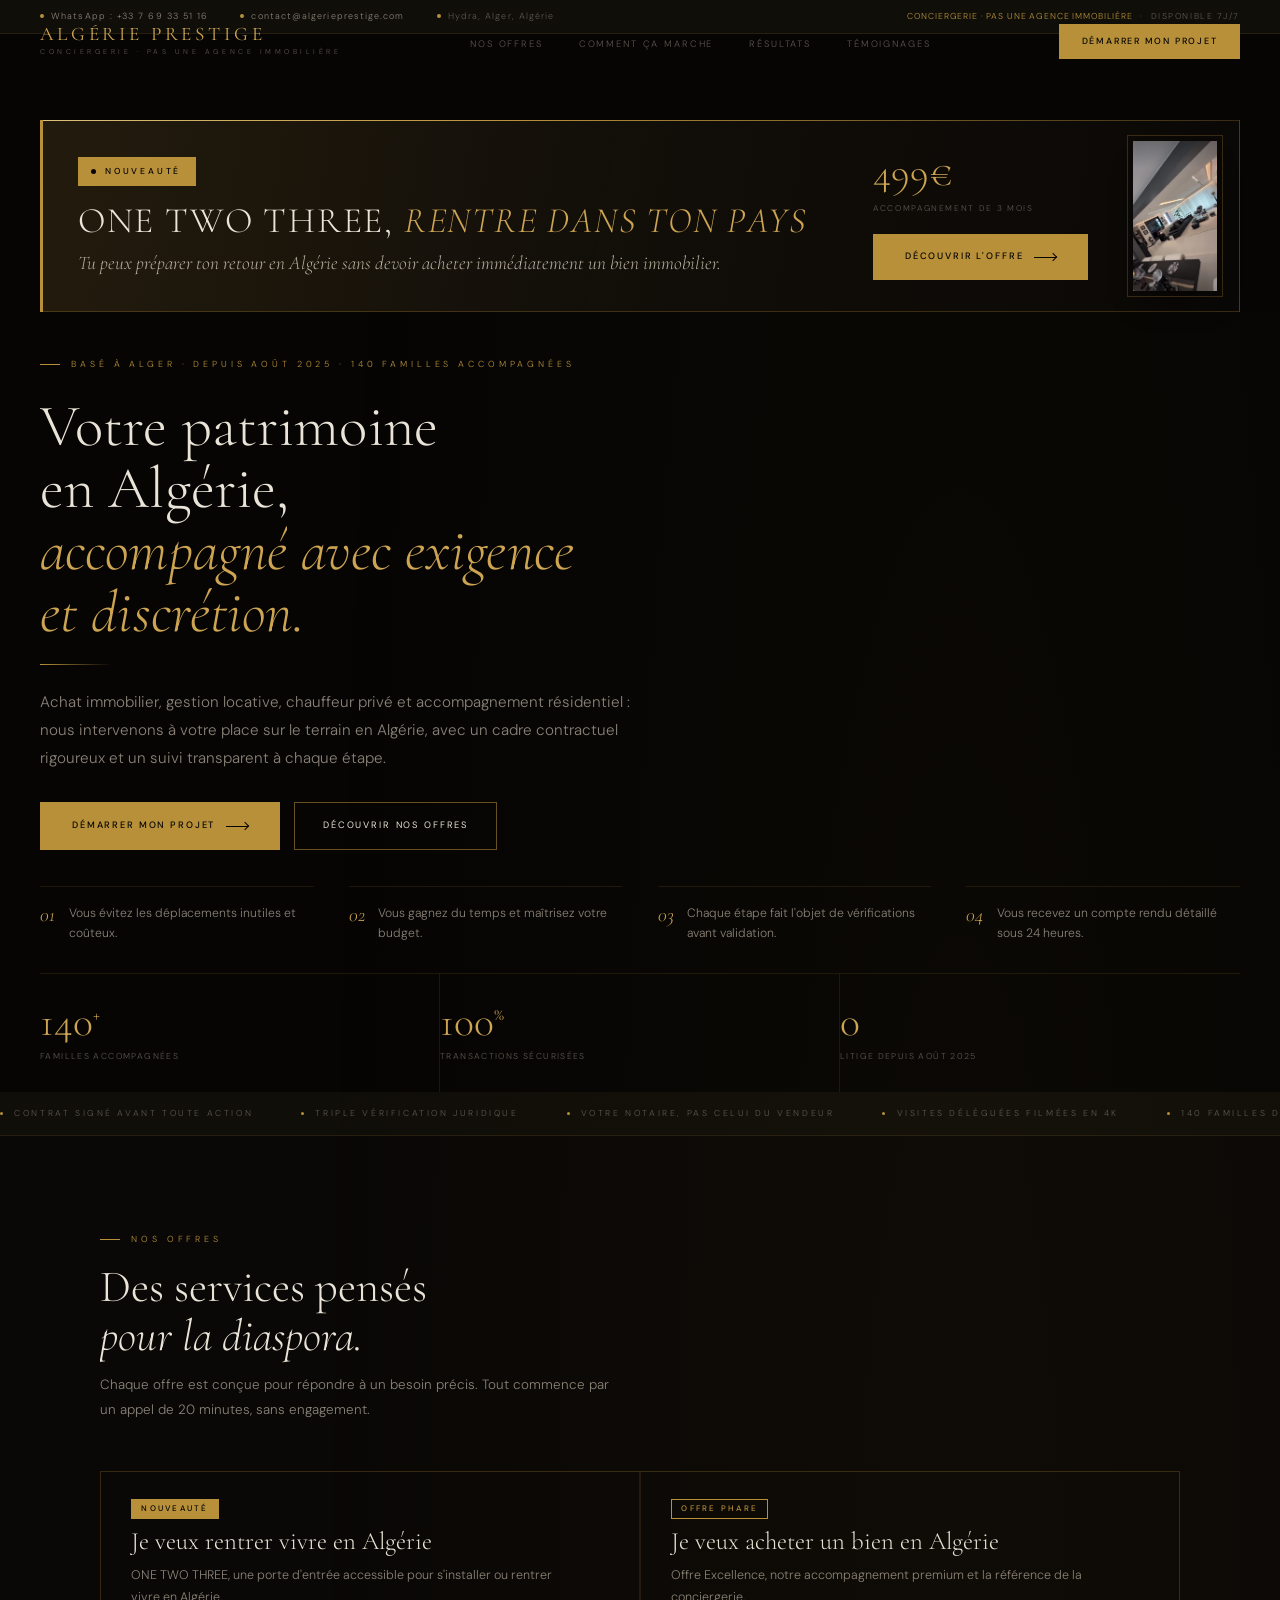
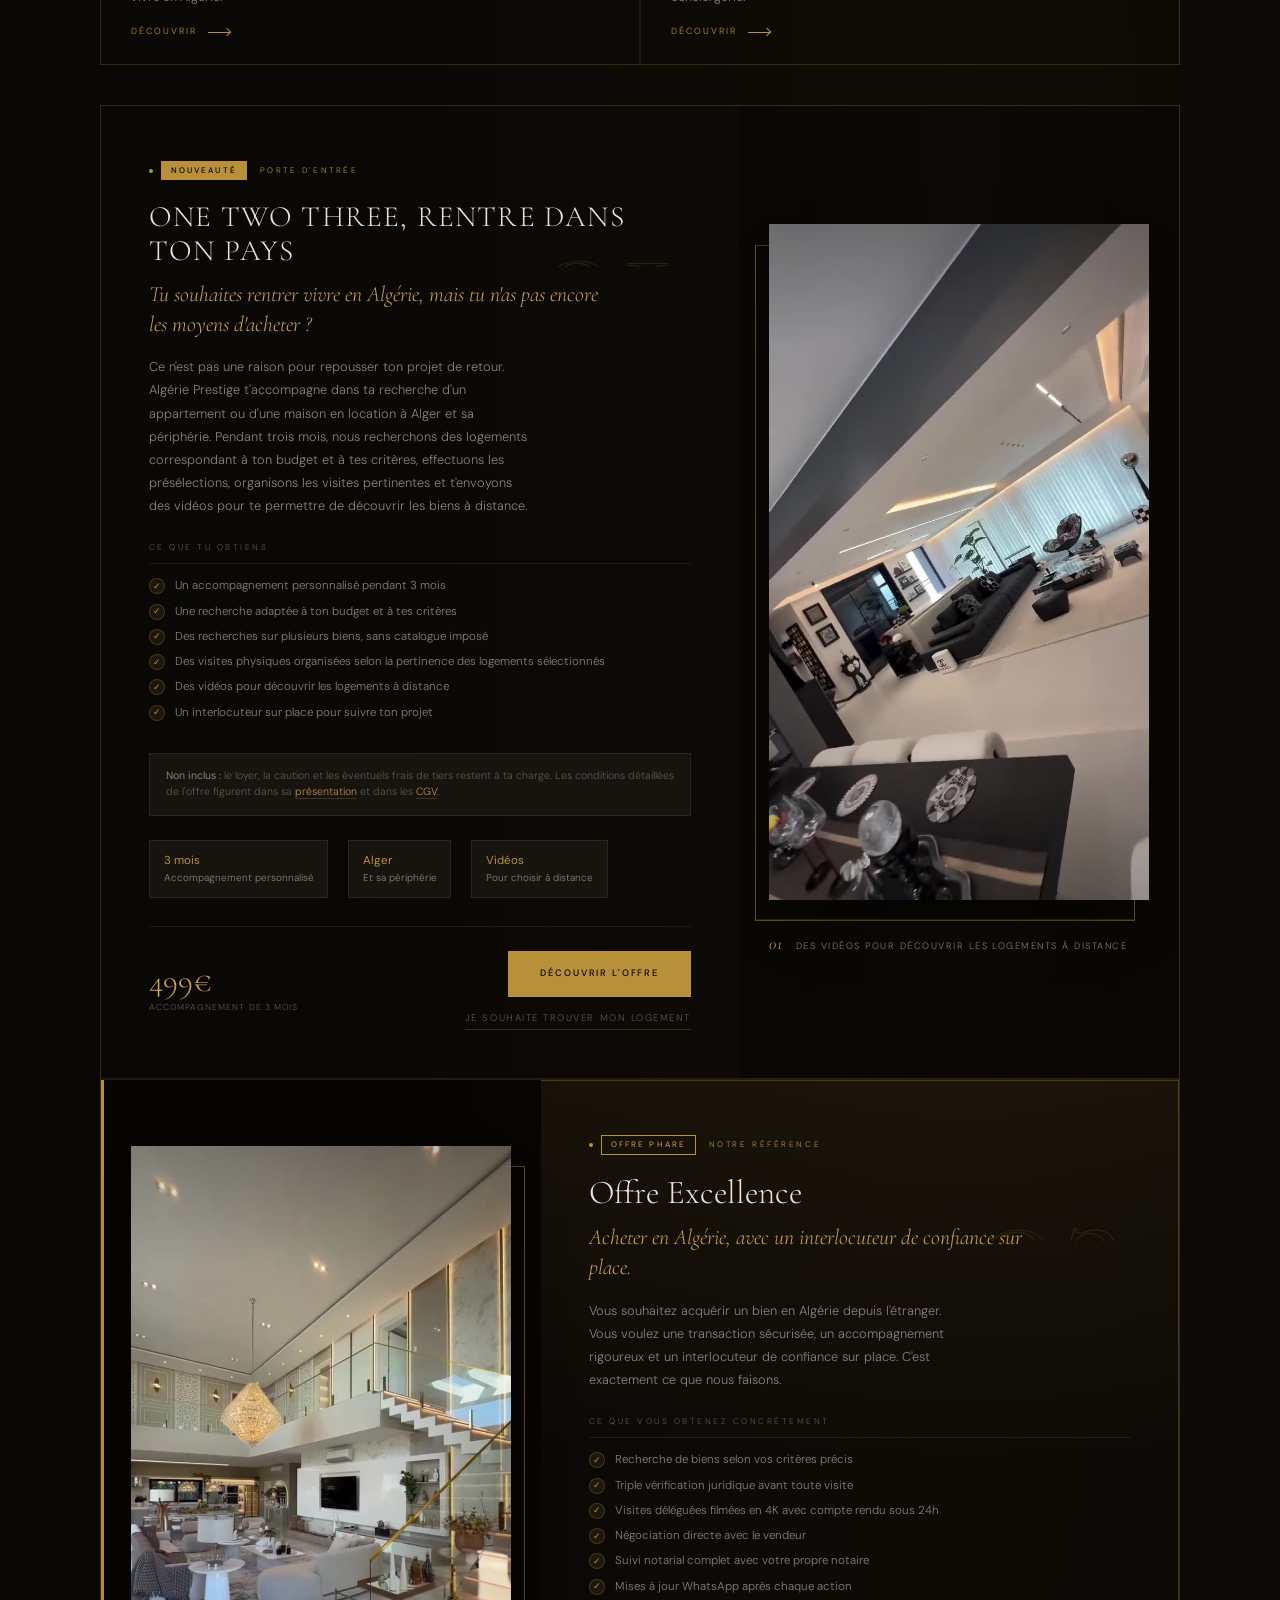
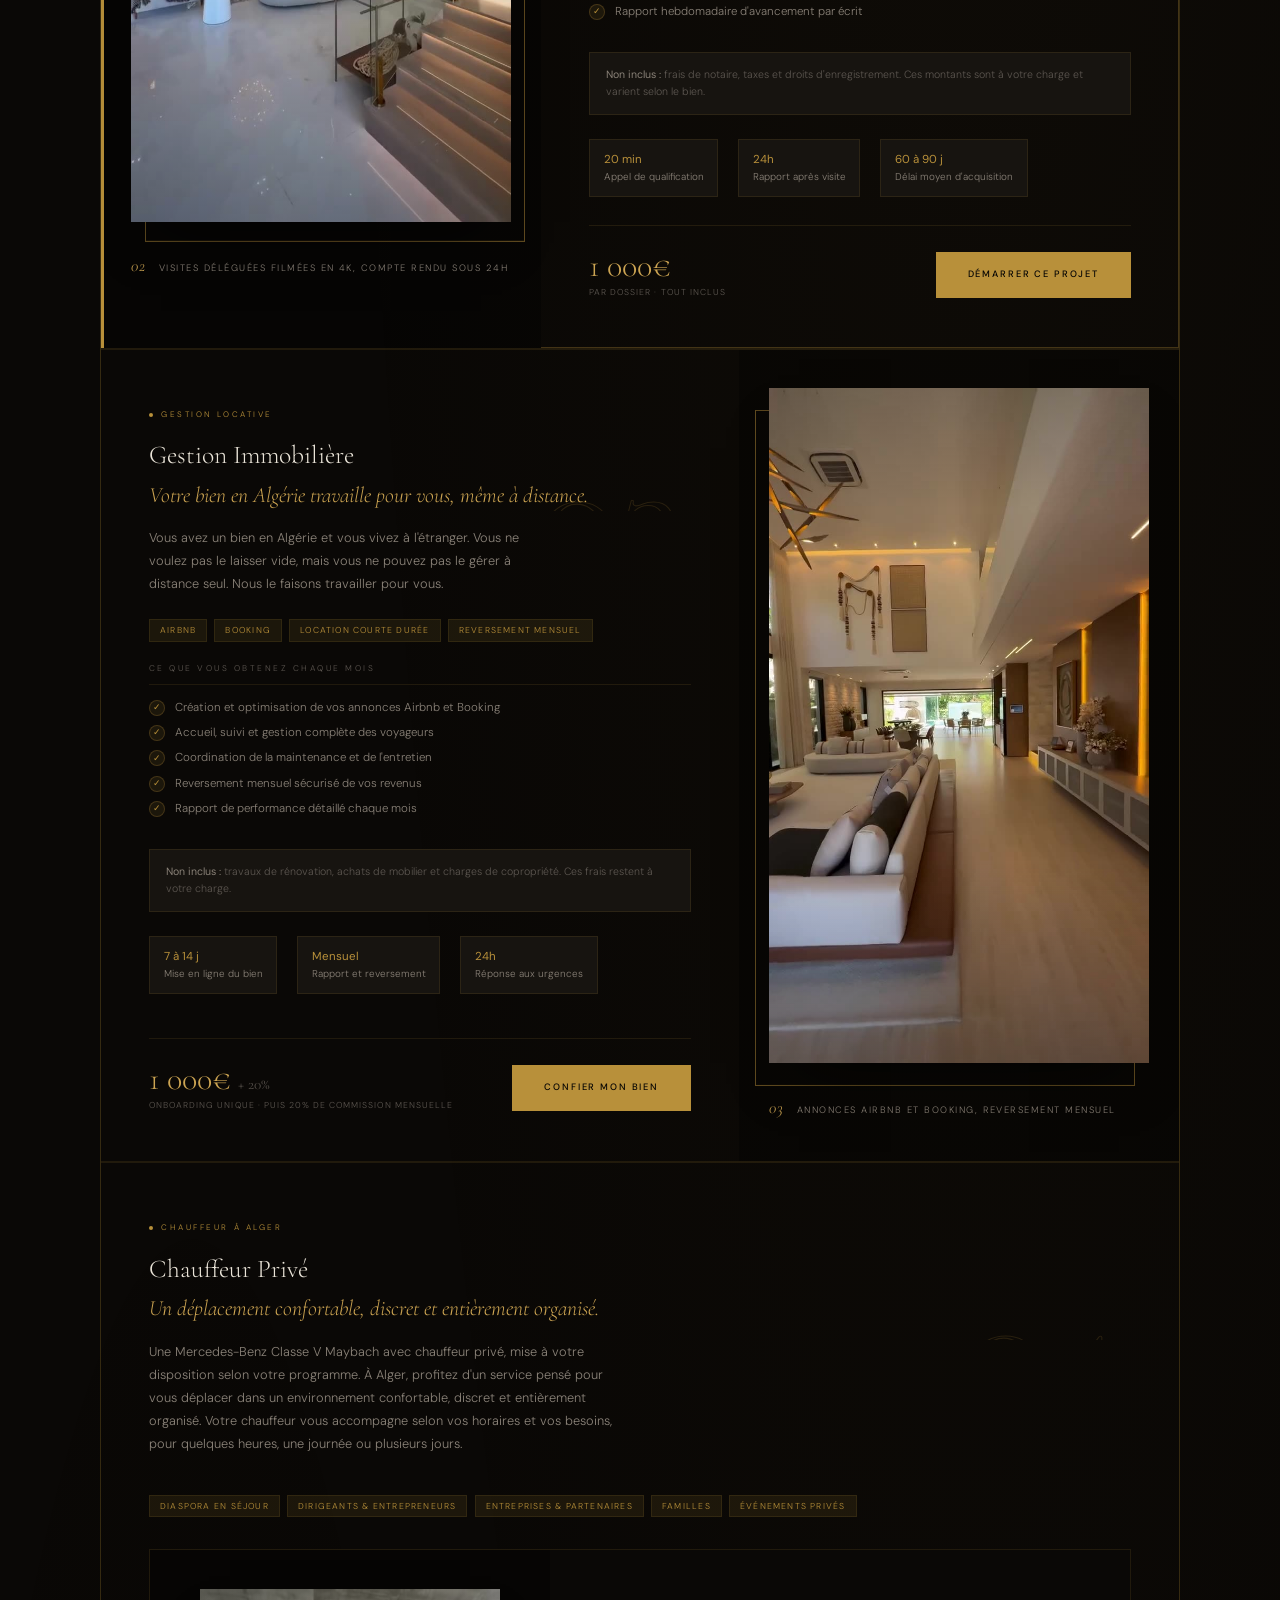
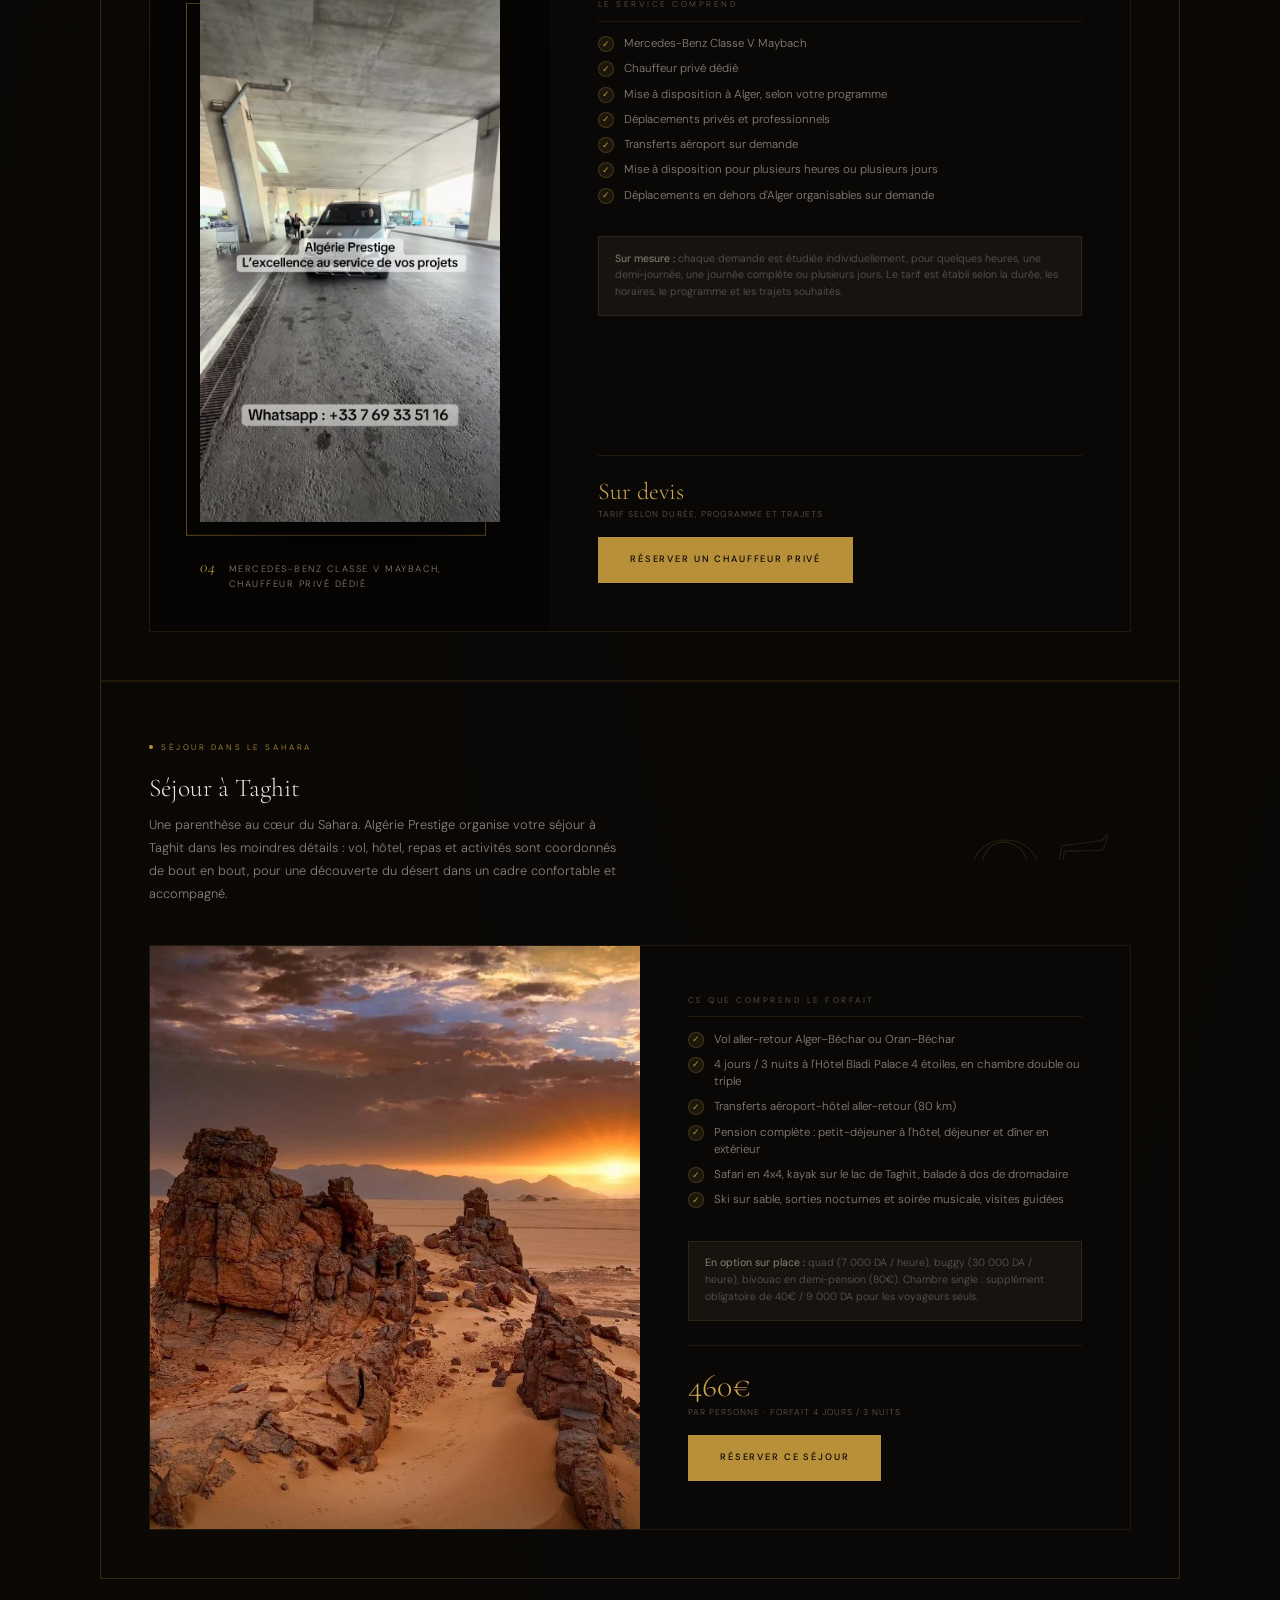
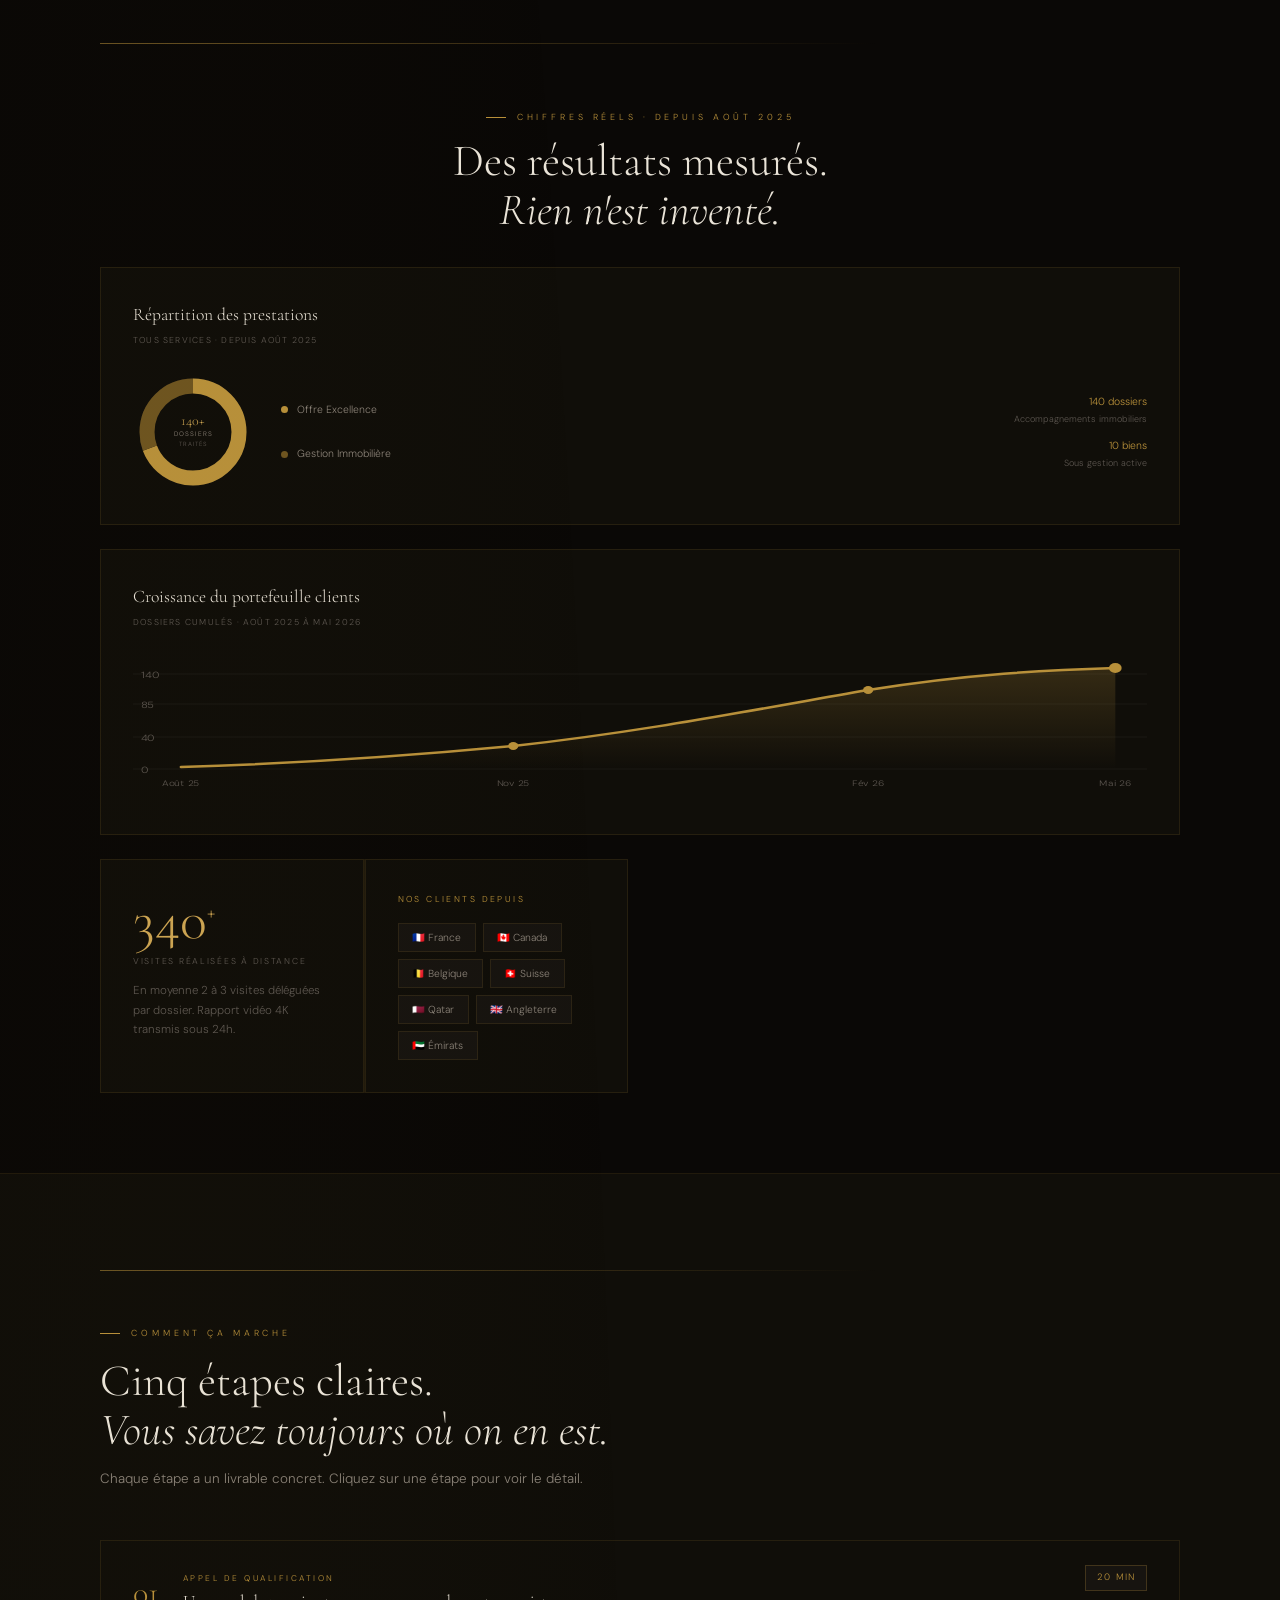
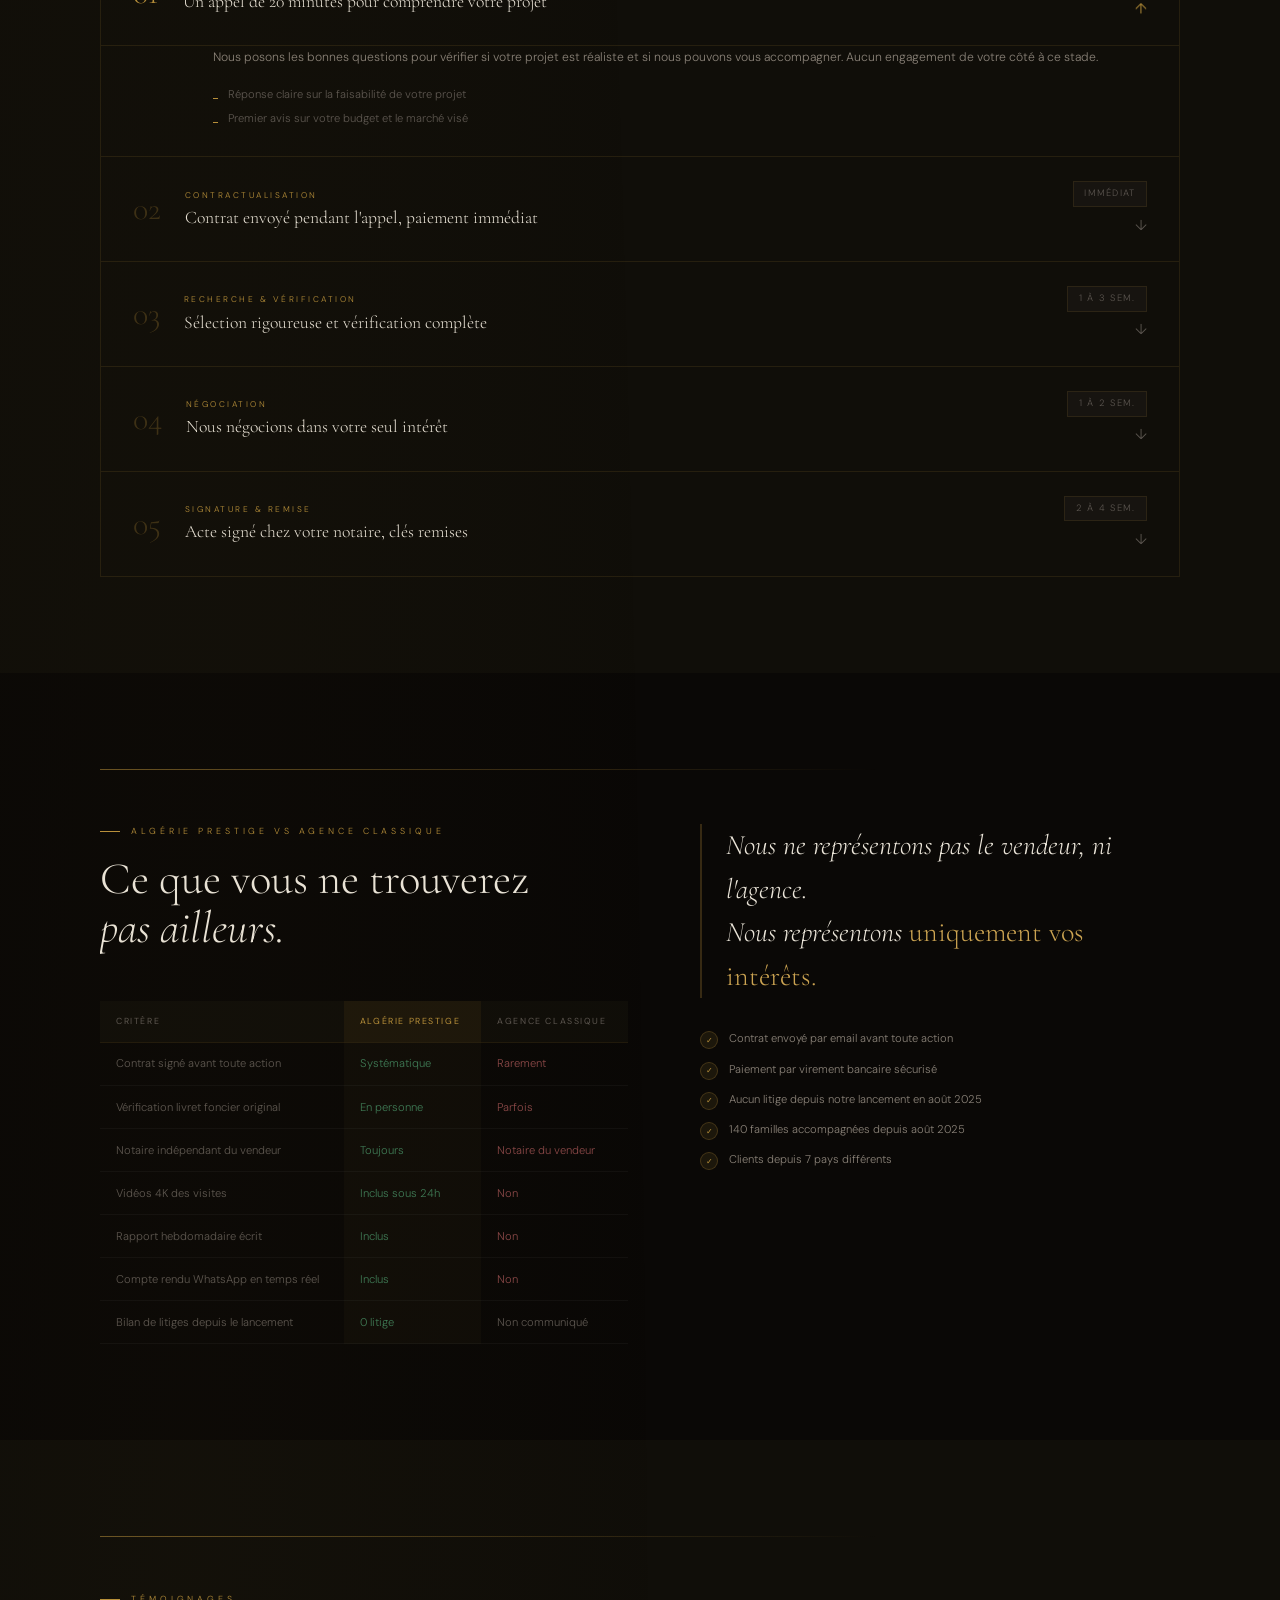
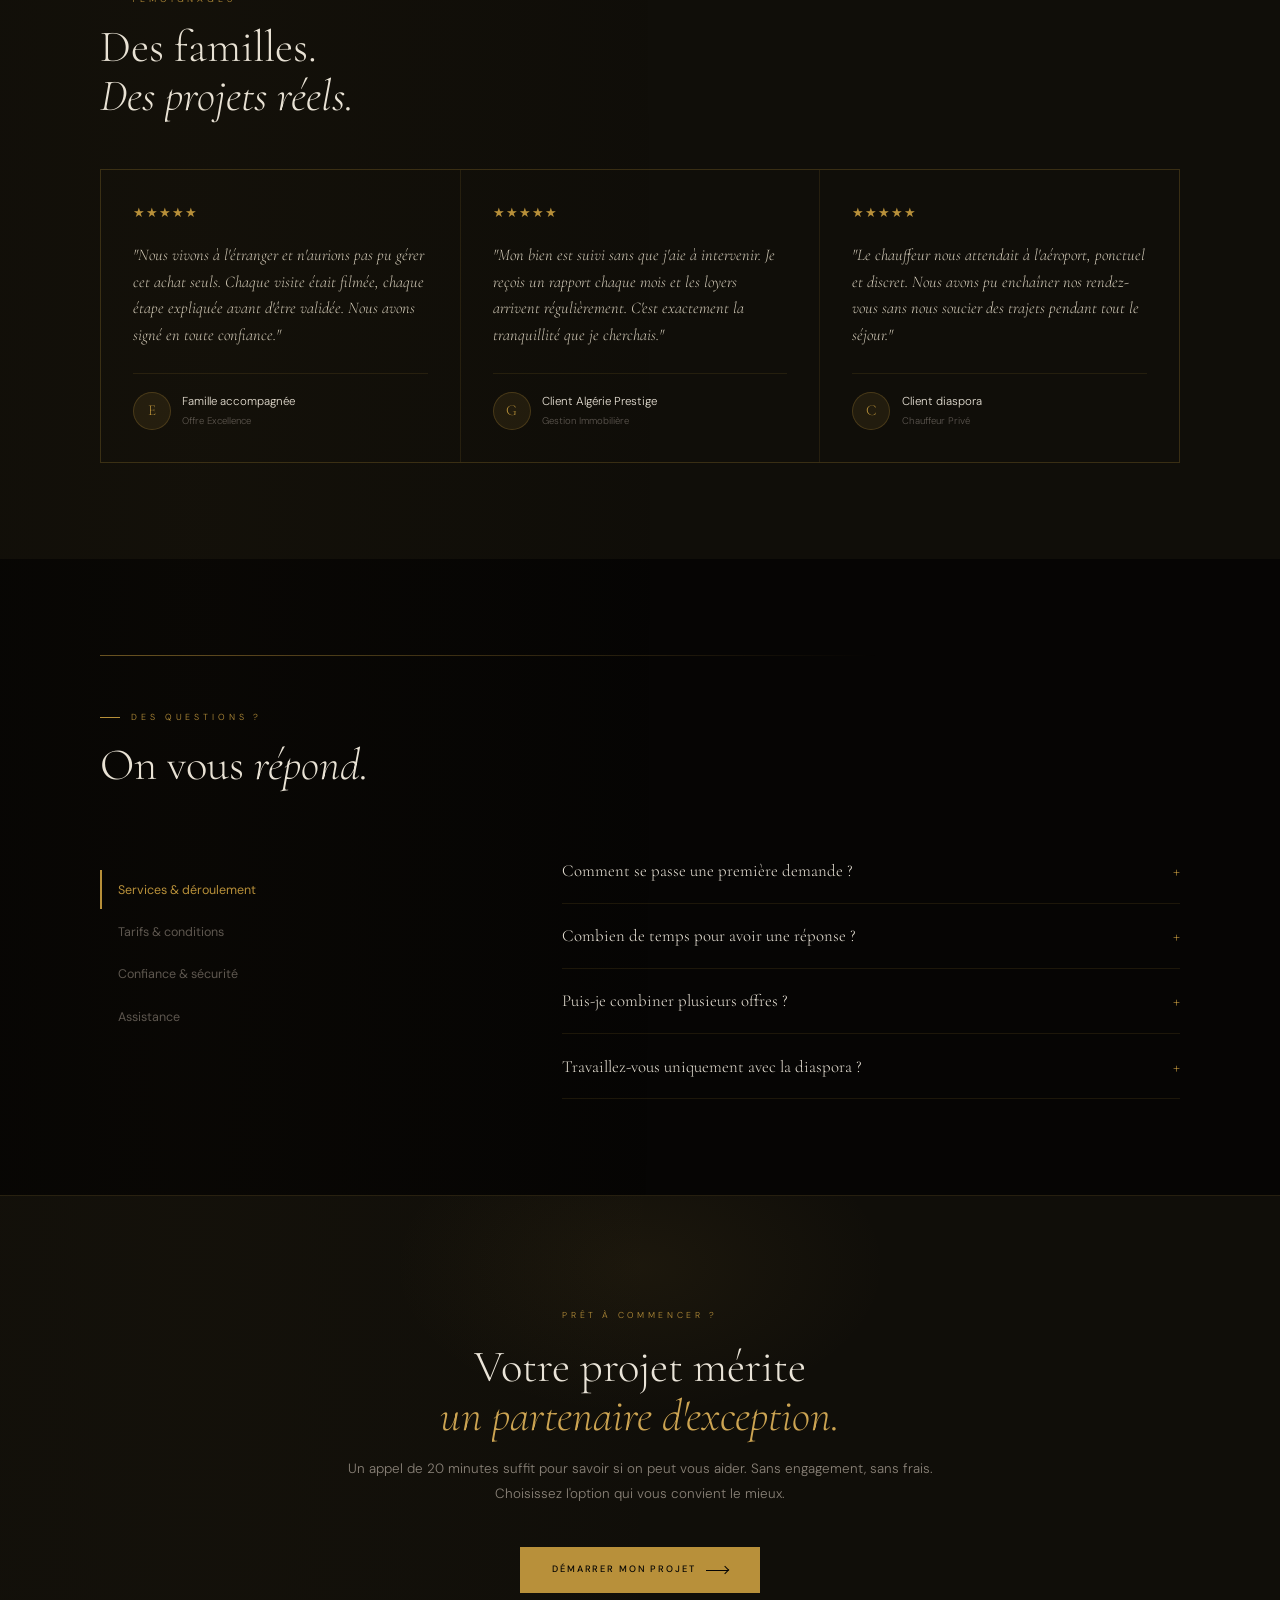
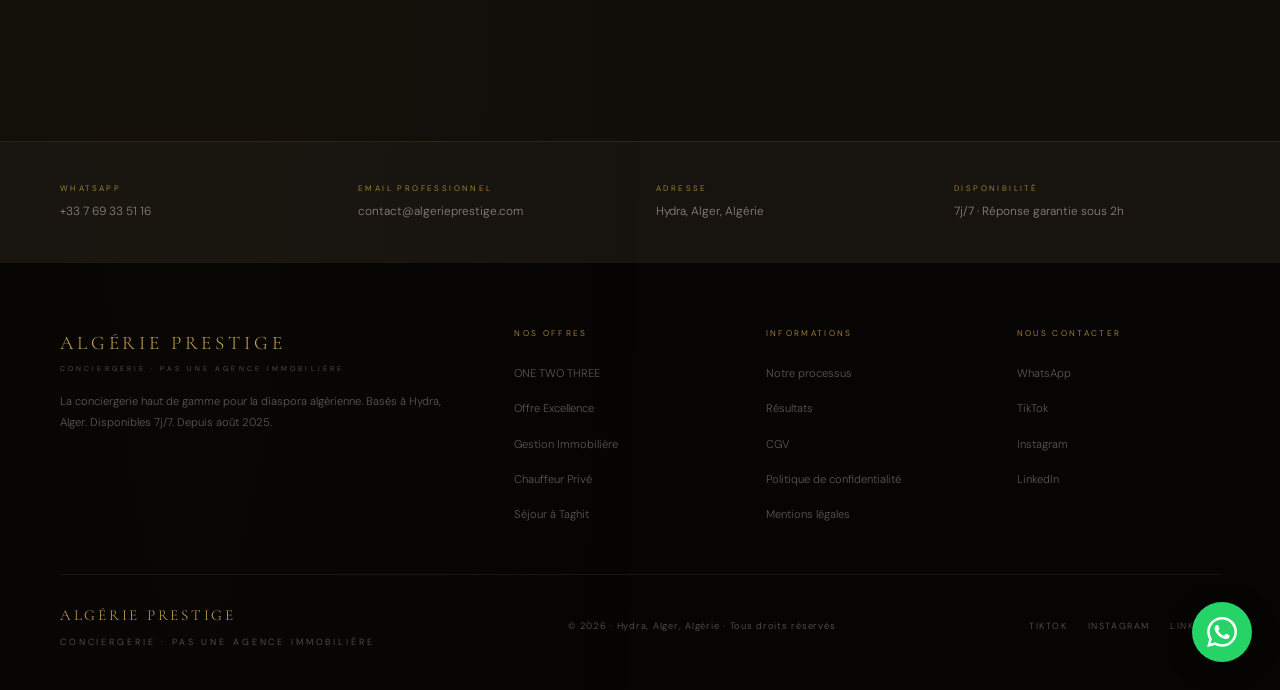
==== commit 18d6902e: "Add files via upload" ====
--- a/index.html
+++ b/index.html
@@ -1354,7 +1354,7 @@
     <div class="nv-main">
       <div class="nv-badge"><i class="nv-dot"></i>Nouveauté</div>
       <h2 class="nv-title" data-ap-title>ONE TWO THREE, <em>RENTRE DANS TON PAYS</em></h2>
-      <p class="nv-text">Retrouve un logement en Algérie sans multiplier les déplacements.</p>
+      <p class="nv-text">Tu peux préparer ton retour en Algérie sans devoir acheter immédiatement un bien immobilier.</p>
     </div>
     <div class="nv-offer">
       <div class="nv-price"><b>499€</b><span>Accompagnement de 3 mois</span></div>
@@ -1477,9 +1477,9 @@
           <div class="offre-main">
             <div class="offre-kicker"><b class="chip">Nouveauté</b>Porte d'entrée</div>
             <h3 class="offre-title" data-ap-title>ONE TWO THREE, RENTRE DANS TON PAYS</h3>
-            <p class="offre-accroche" data-ap-up>Retrouve un logement en Algérie sans multiplier les déplacements.</p>
+            <p class="offre-accroche" data-ap-up>Tu souhaites rentrer vivre en Algérie, mais tu n'as pas encore les moyens d'acheter ?</p>
             <p class="offre-pitch">
-              Pendant trois mois, Algérie Prestige t'accompagne dans ta recherche locative à Alger et sa périphérie. Nous recherchons des logements correspondant à ton budget et à tes critères, effectuons les présélections, organisons les visites pertinentes et t'envoyons des vidéos pour te permettre de faire ton choix à distance.
+              Ce n'est pas une raison pour repousser ton projet de retour. Algérie Prestige t'accompagne dans ta recherche d'un appartement ou d'une maison en location à Alger et sa périphérie. Pendant trois mois, nous recherchons des logements correspondant à ton budget et à tes critères, effectuons les présélections, organisons les visites pertinentes et t'envoyons des vidéos pour te permettre de découvrir les biens à distance.
             </p>
 
             <div class="offre-inclus">
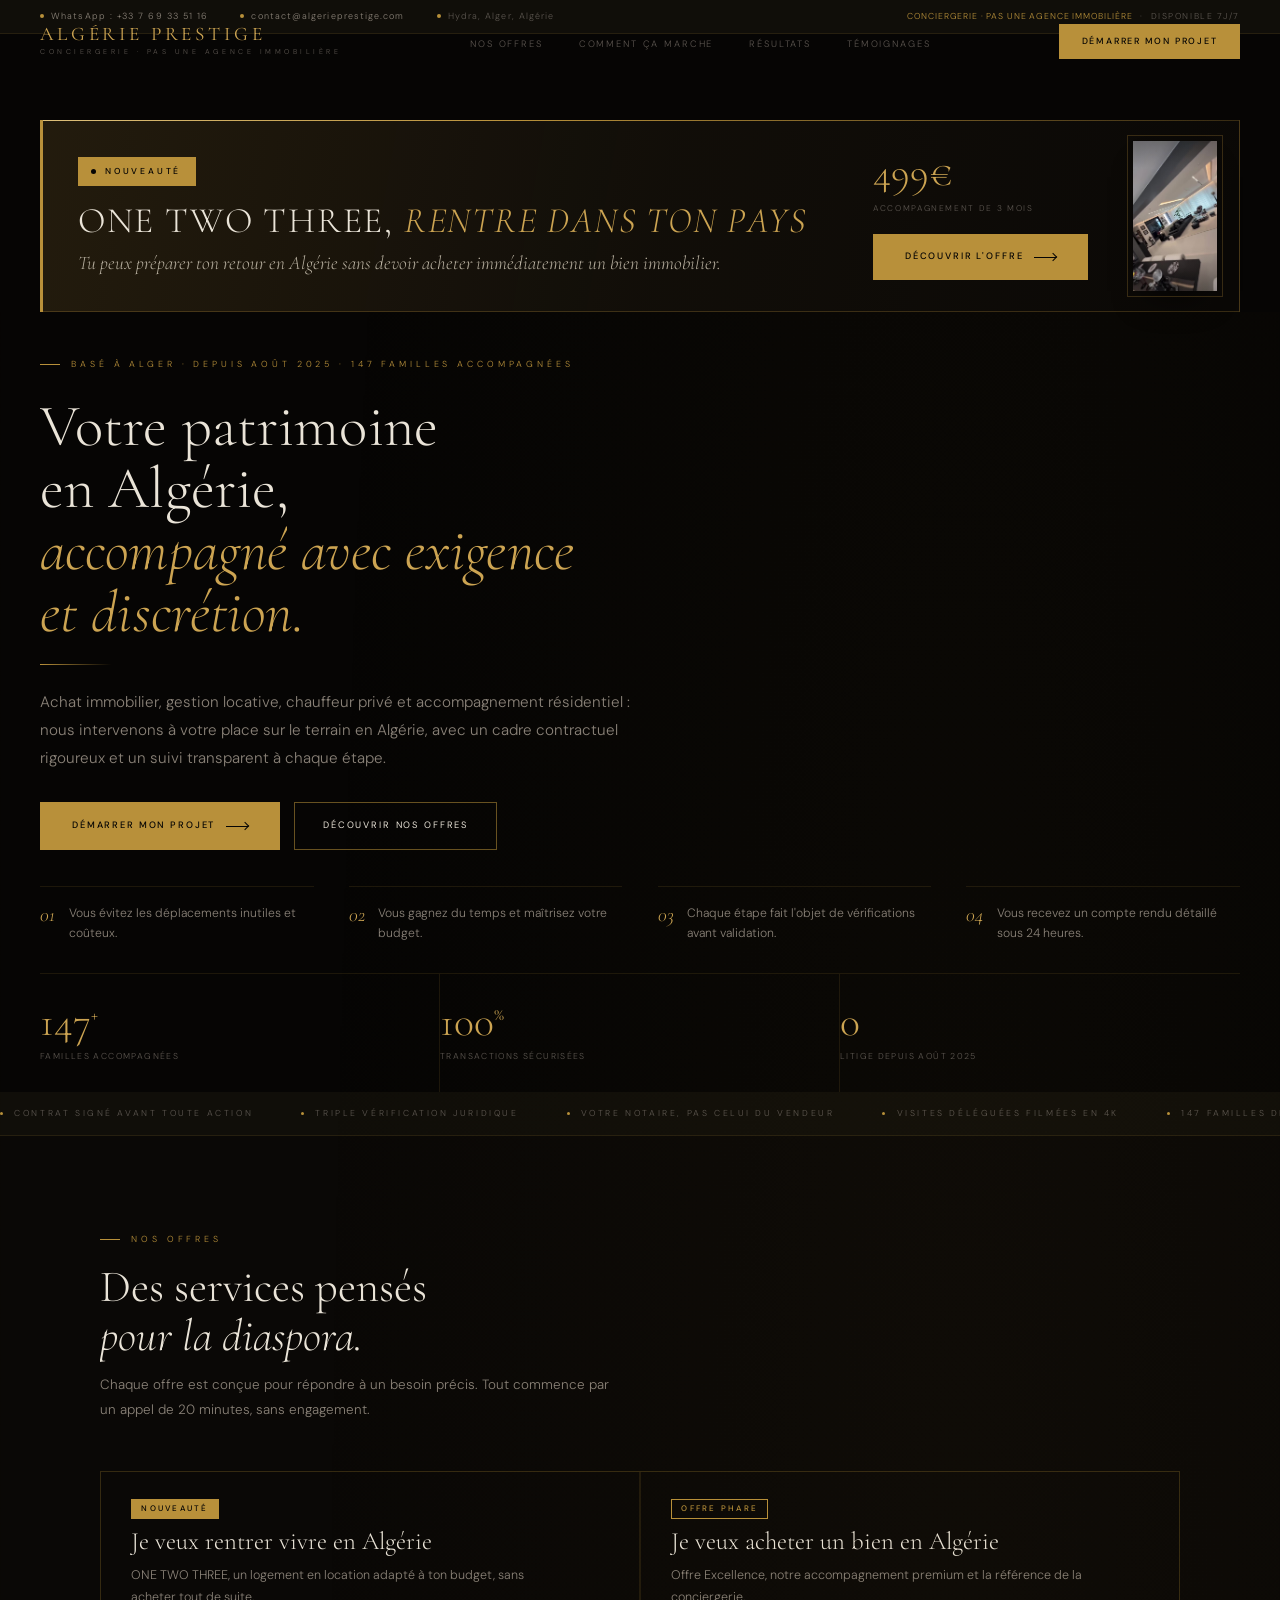
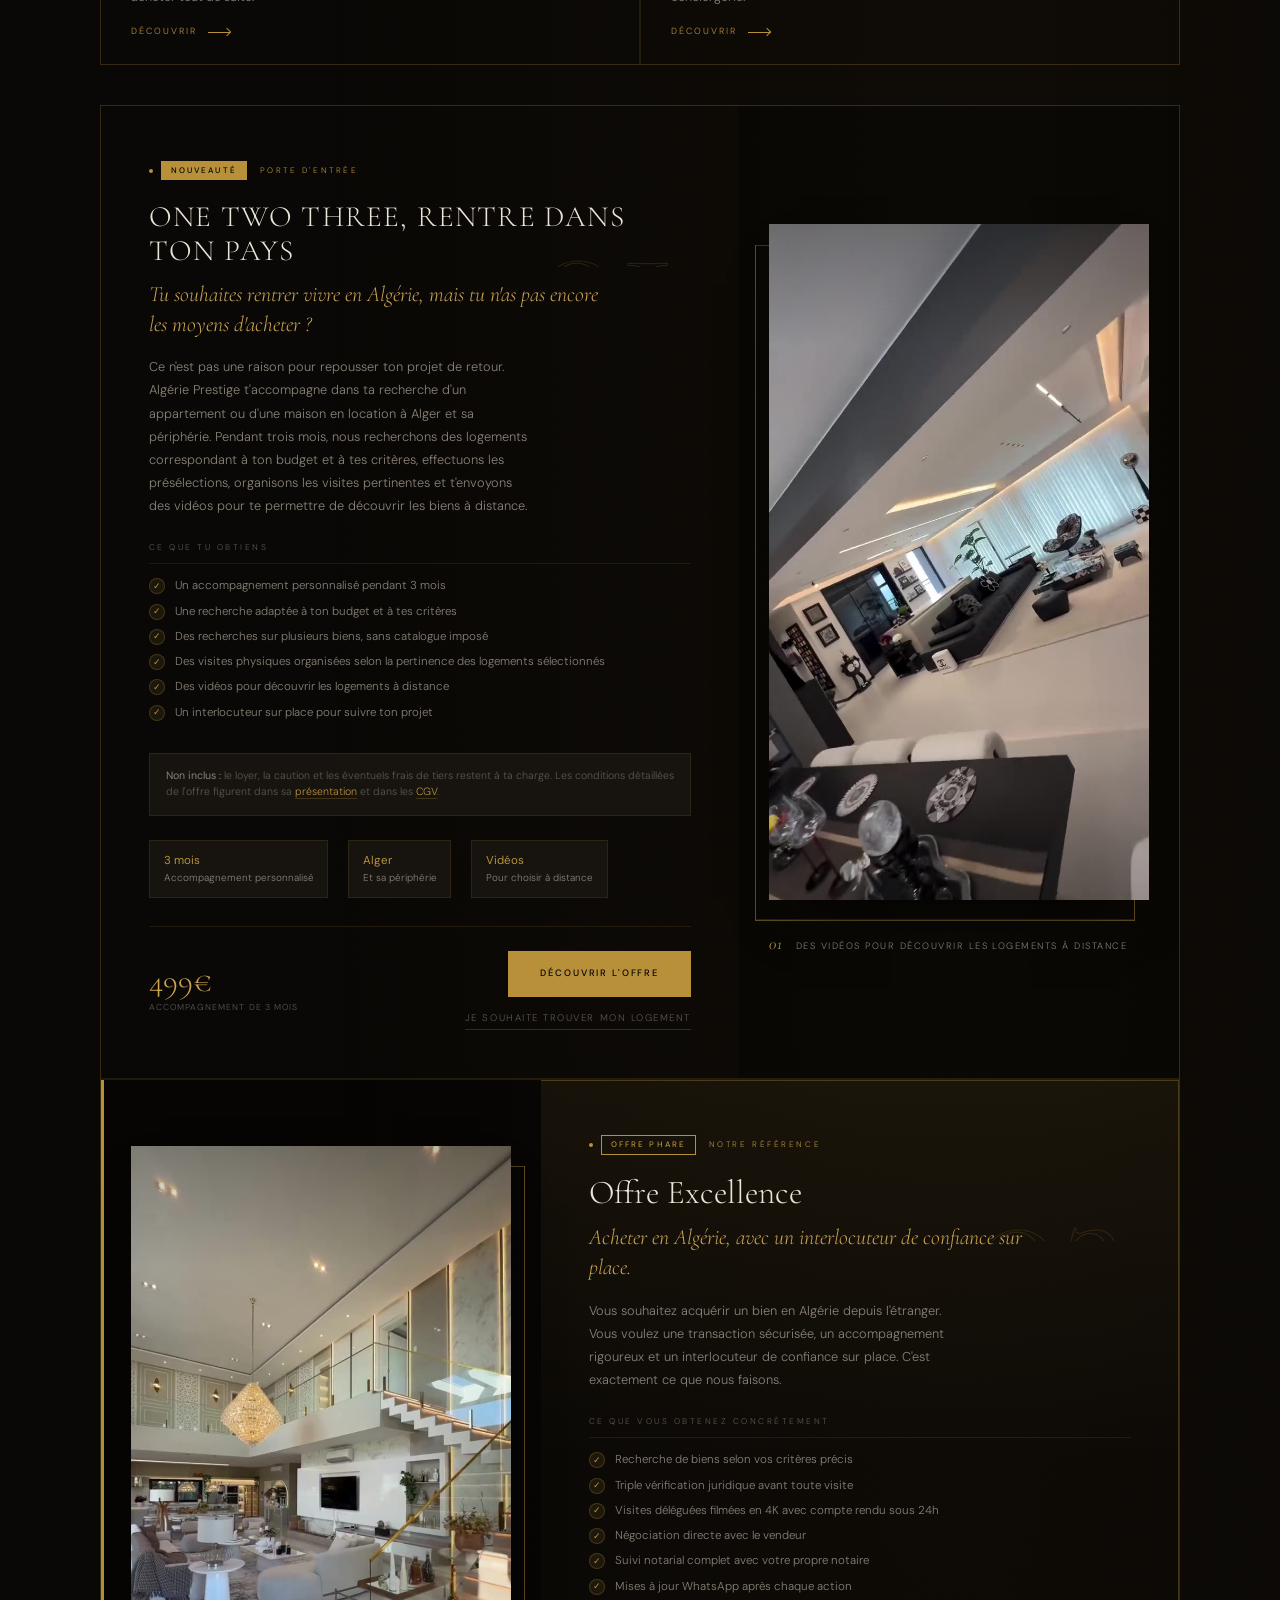
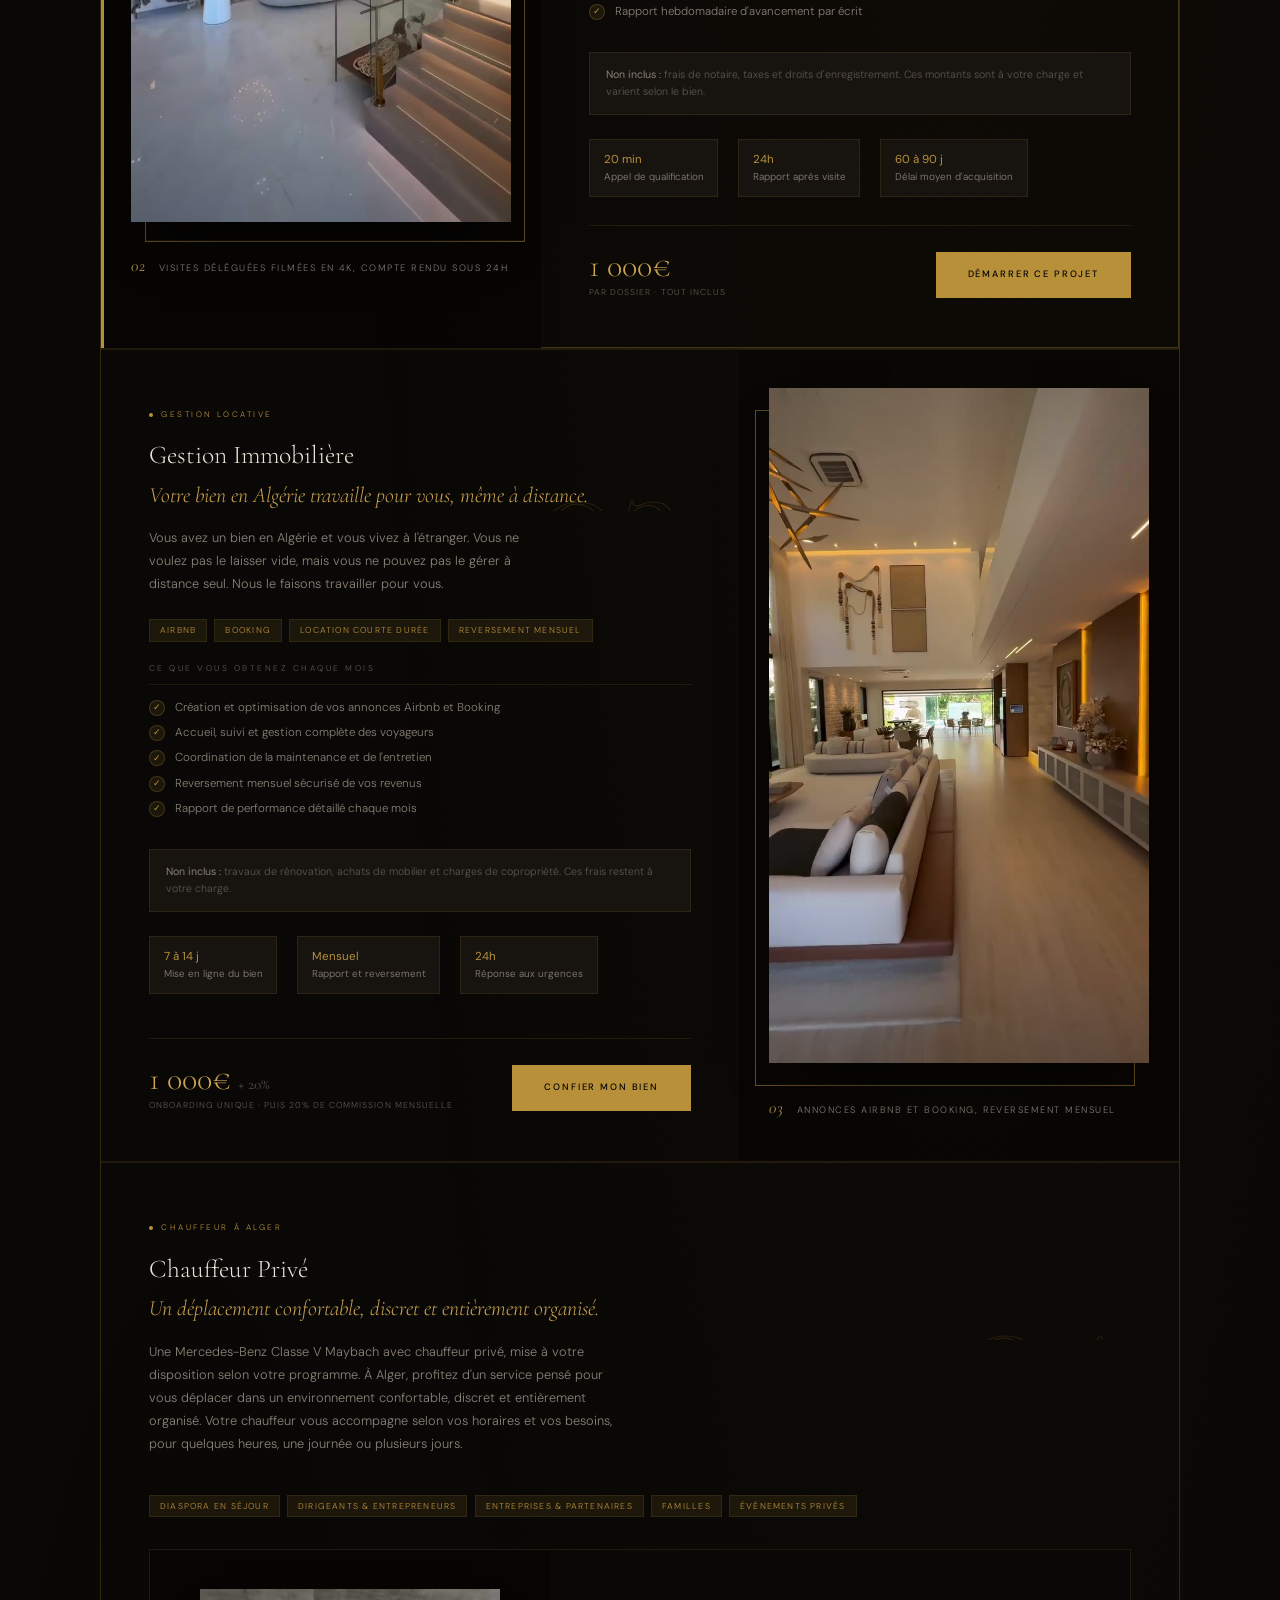
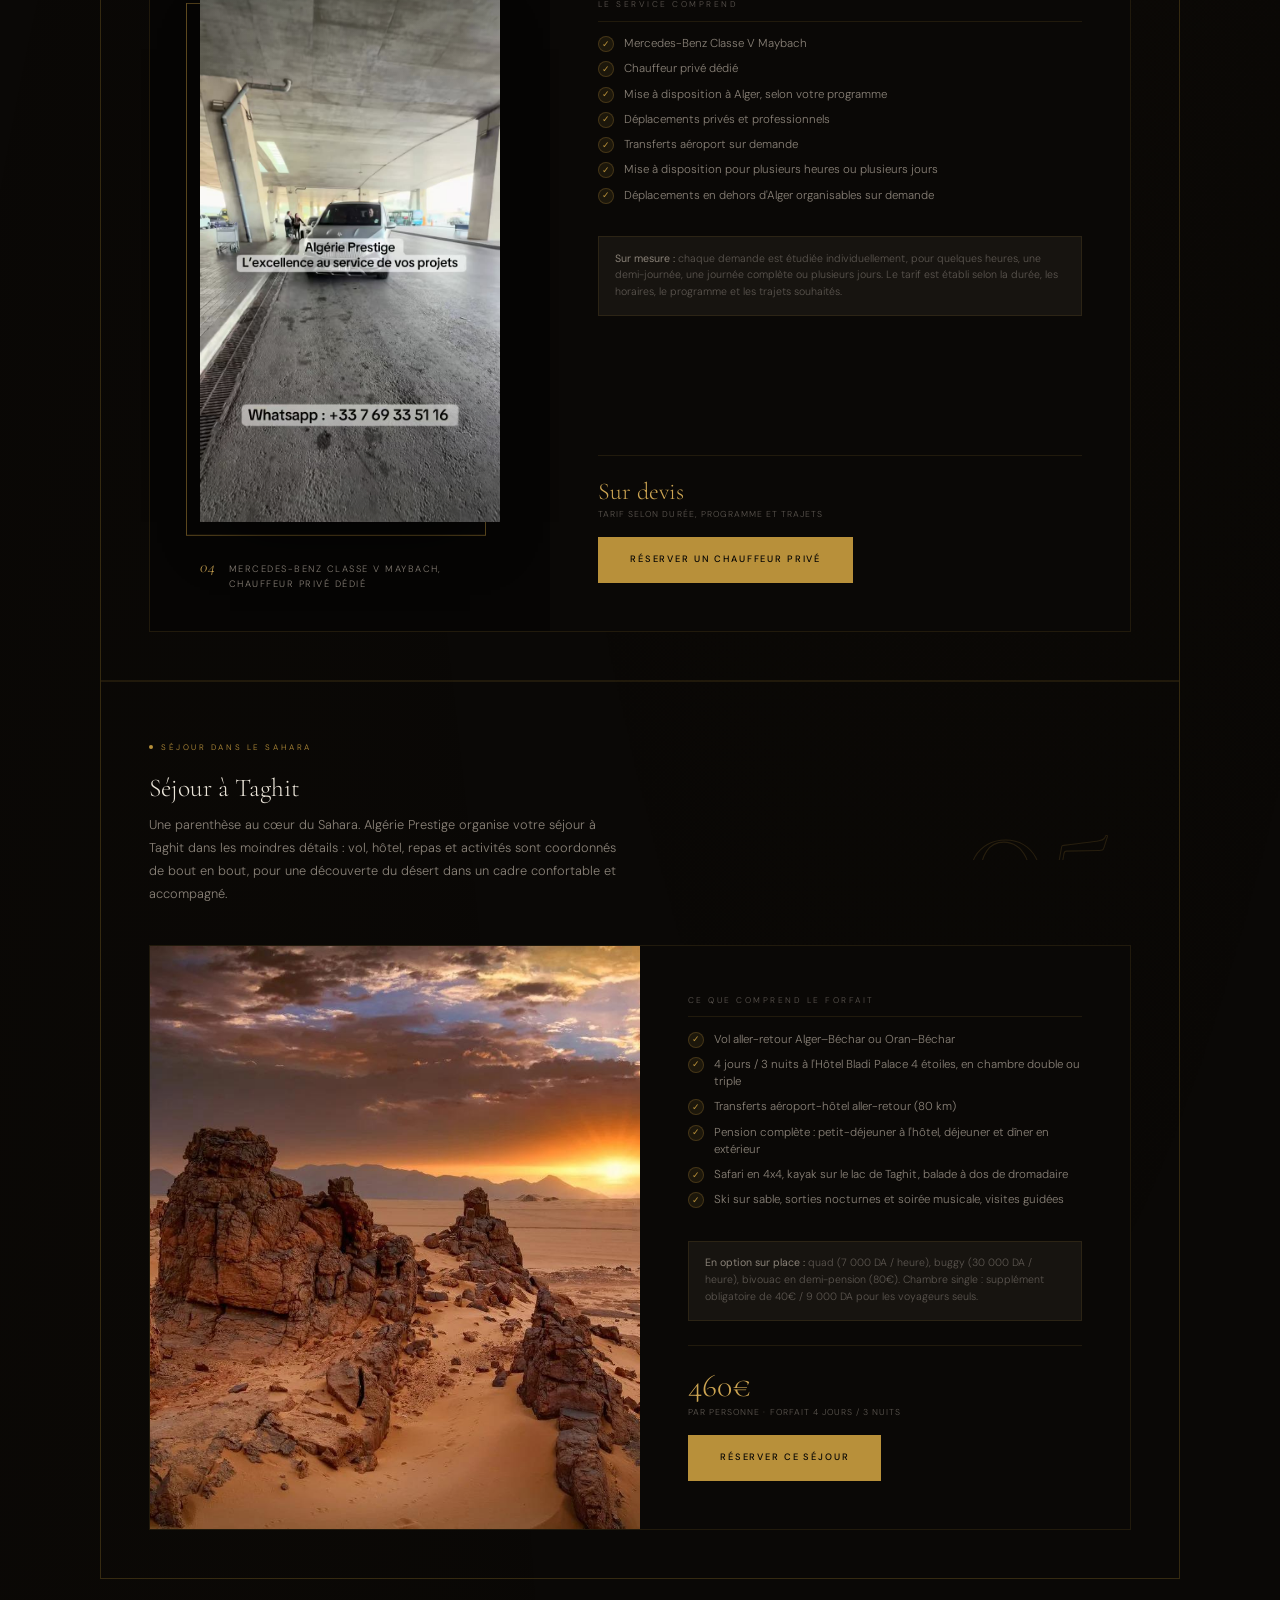
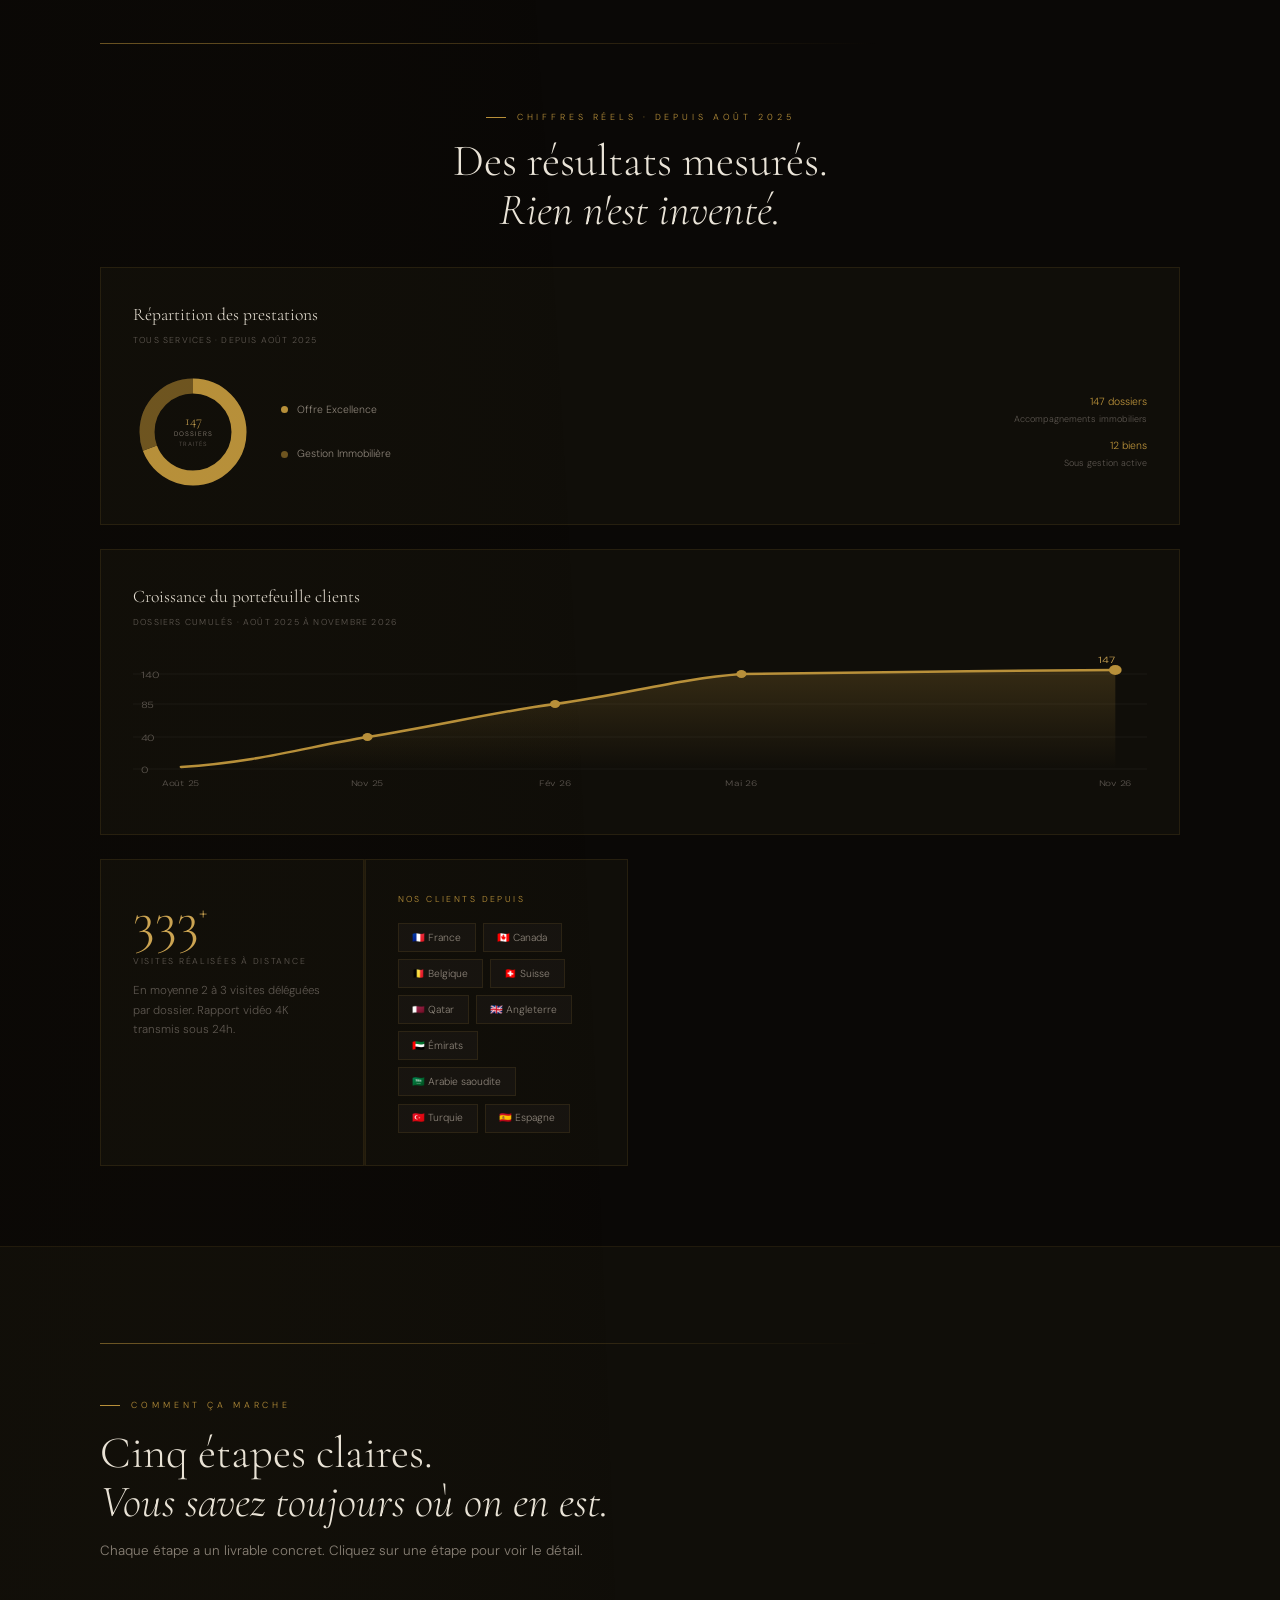
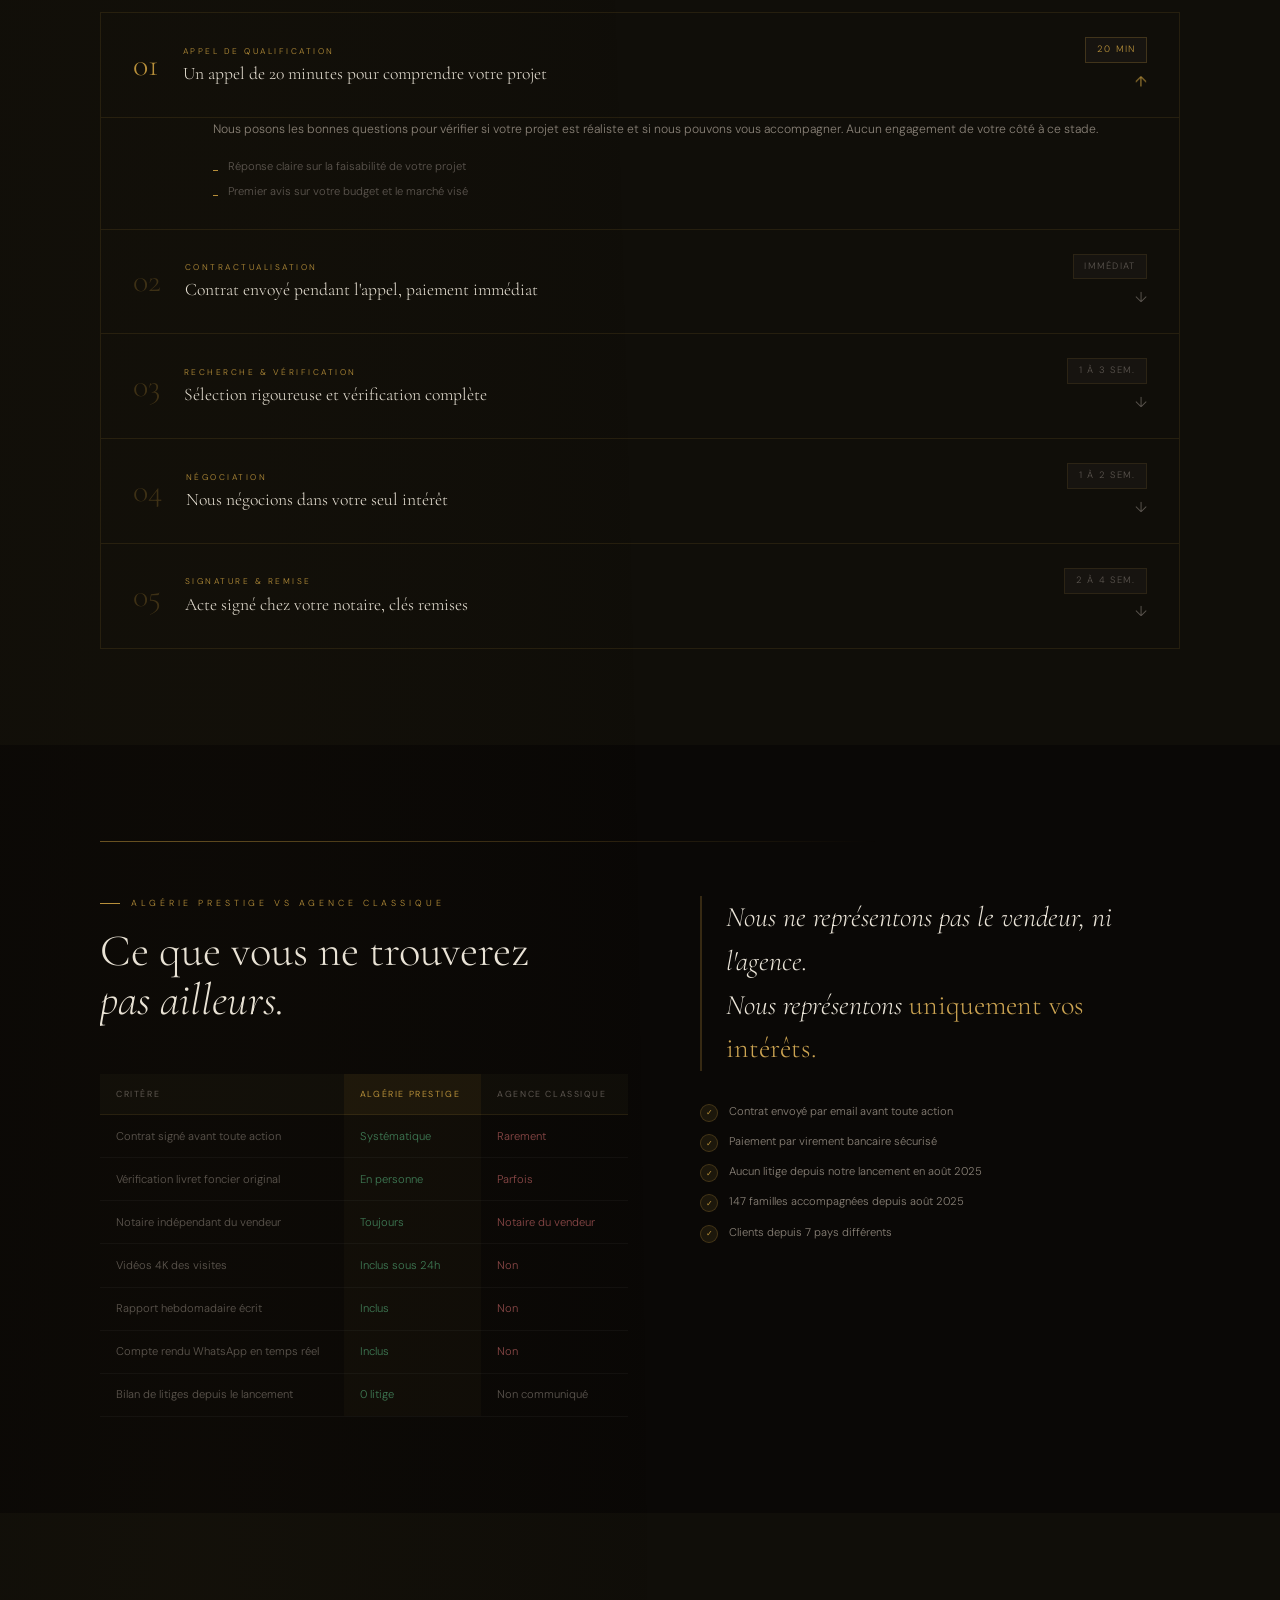
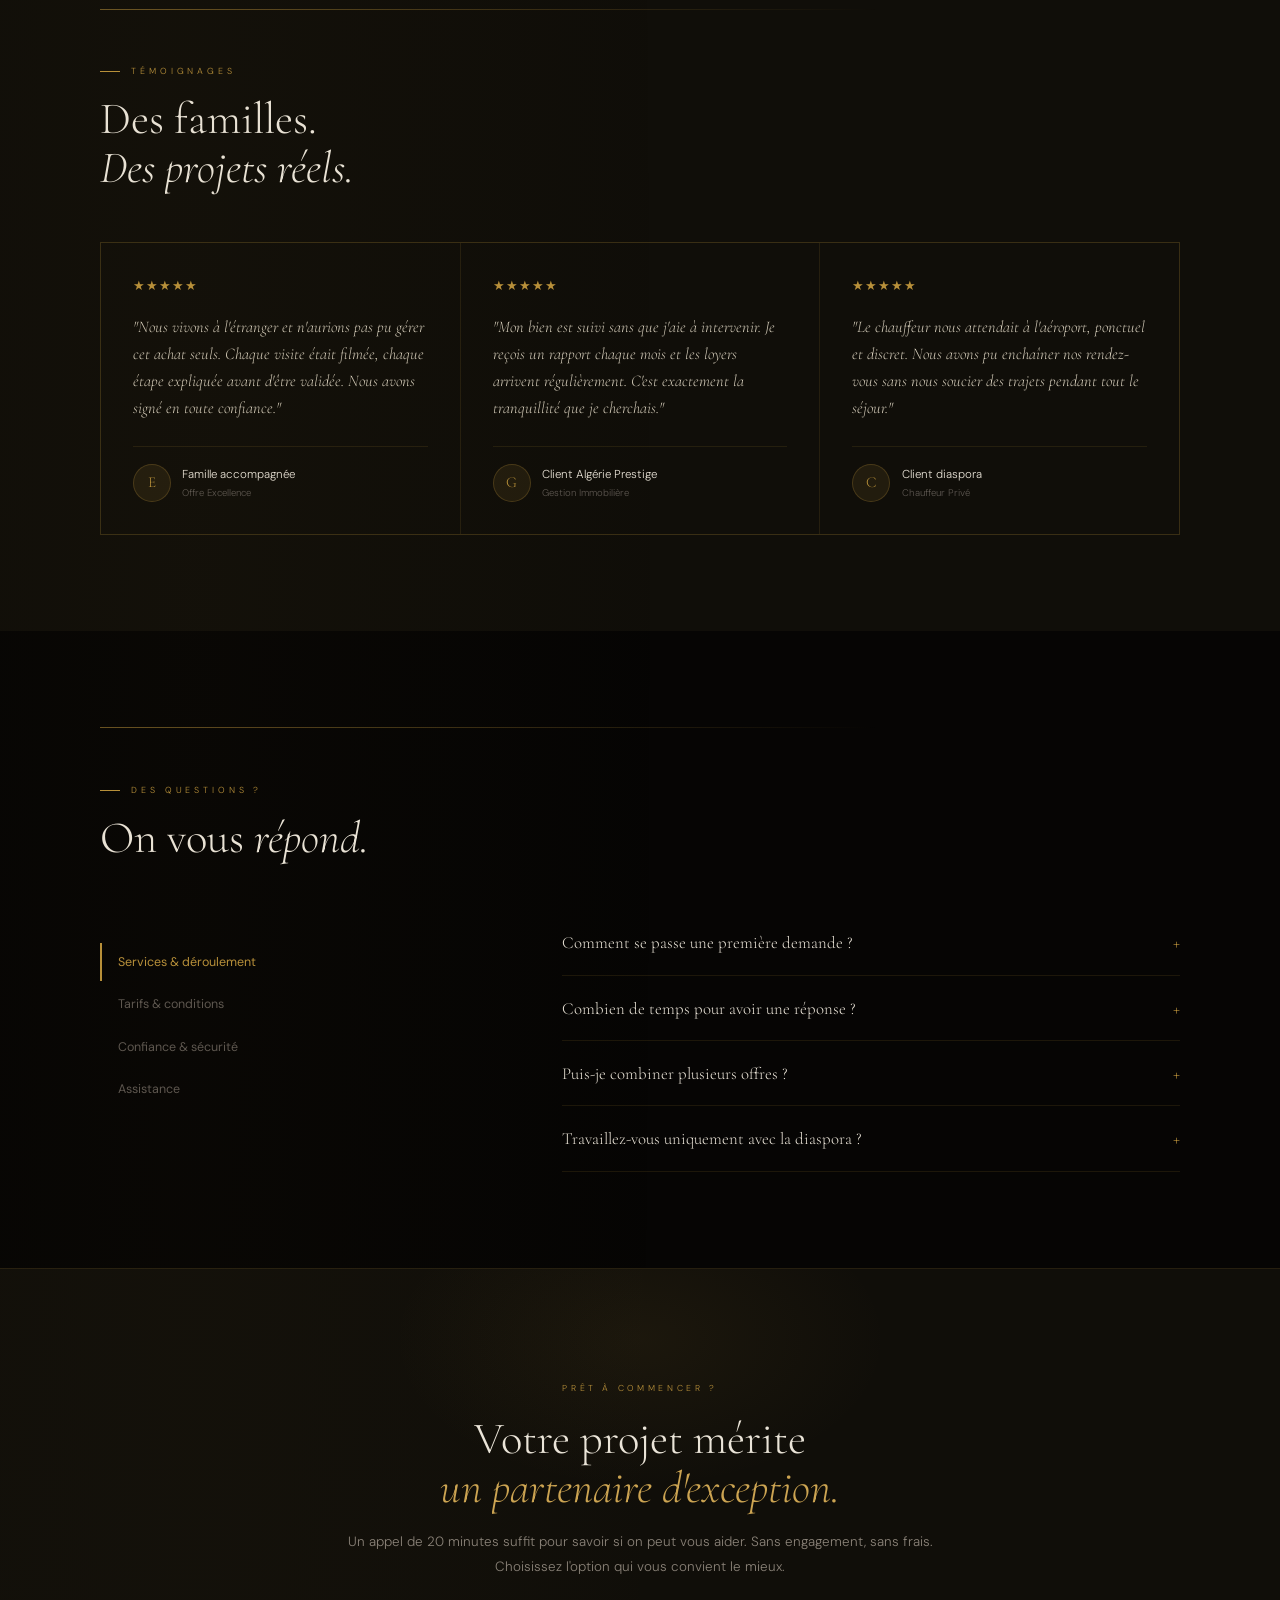
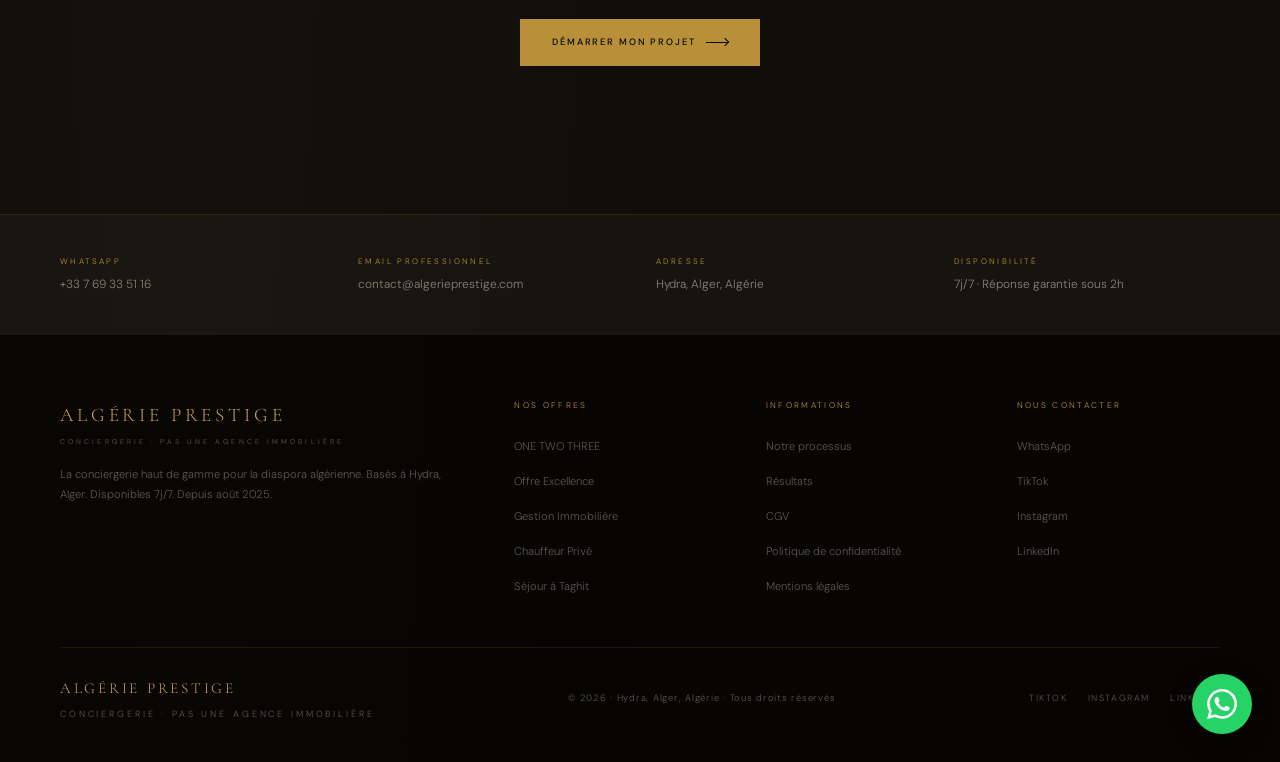
==== commit 5663f70c: "Add files via upload" ====
--- a/index.html
+++ b/index.html
@@ -1376,7 +1376,7 @@
 
   <div class="hero-content" data-ap-stagger>
     <div class="eyebrow hero-tag" data-ap-up>
-      Basé à Alger · Depuis août 2025 · 140 familles accompagnées
+      Basé à Alger · Depuis août 2025 · 147 familles accompagnées
     </div>
 
     <h1 class="hero-h1" data-ap-title>
@@ -1408,7 +1408,7 @@
 
   <div class="hero-stats">
     <div class="hs">
-      <div class="hs-n"><span class="counter" data-target="140">0</span><sup>+</sup></div>
+      <div class="hs-n"><span class="counter" data-target="147">0</span><sup>+</sup></div>
       <div class="hs-l">Familles accompagnées</div>
     </div>
     <div class="hs">
@@ -1429,7 +1429,7 @@
     <span class="mq-item"><b></b>Triple vérification juridique</span>
     <span class="mq-item"><b></b>Votre notaire, pas celui du vendeur</span>
     <span class="mq-item"><b></b>Visites déléguées filmées en 4K</span>
-    <span class="mq-item"><b></b>140 familles depuis août 2025</span>
+    <span class="mq-item"><b></b>147 familles depuis août 2025</span>
     <span class="mq-item"><b></b>Clients depuis France, Canada, Belgique, Suisse</span>
     <span class="mq-item"><b></b>Rapport sous 24h</span>
     <span class="mq-item"><b></b>Aucun litige à ce jour</span>
@@ -1437,7 +1437,7 @@
     <span class="mq-item"><b></b>Triple vérification juridique</span>
     <span class="mq-item"><b></b>Votre notaire, pas celui du vendeur</span>
     <span class="mq-item"><b></b>Visites déléguées filmées en 4K</span>
-    <span class="mq-item"><b></b>140 familles depuis août 2025</span>
+    <span class="mq-item"><b></b>147 familles depuis août 2025</span>
     <span class="mq-item"><b></b>Clients depuis France, Canada, Belgique, Suisse</span>
     <span class="mq-item"><b></b>Rapport sous 24h</span>
     <span class="mq-item"><b></b>Aucun litige à ce jour</span>
@@ -1457,7 +1457,7 @@
       <a href="#offre-onetwothree" class="entry-path" data-ap-up>
         <span class="ep-tag">Nouveauté</span>
         <span class="ep-q">Je veux rentrer vivre en Algérie</span>
-        <span class="ep-a">ONE TWO THREE, une porte d'entrée accessible pour s'installer ou rentrer vivre en Algérie.</span>
+        <span class="ep-a">ONE TWO THREE, un logement en location adapté à ton budget, sans acheter tout de suite.</span>
         <span class="ep-go">Découvrir <i class="arr"></i></span>
       </a>
       <a href="#offre-excellence" class="entry-path ep-flag" data-ap-up>
@@ -1852,7 +1852,7 @@
               stroke-dasharray="89 200" stroke-dashoffset="89"
               transform="rotate(-90 60 60)" class="darc" style="transition:stroke-dashoffset 2s ease .25s"/>
             <text x="60" y="53" text-anchor="middle" fill="#CCA452"
-              font-family="Cormorant Garamond,serif" font-size="14" font-weight="300">140+</text>
+              font-family="Cormorant Garamond,serif" font-size="14" font-weight="300">147</text>
             <text x="60" y="64" text-anchor="middle" fill="#8A8278"
               font-family="DM Sans,sans-serif" font-size="6.5" letter-spacing="1">DOSSIERS</text>
             <text x="60" y="74" text-anchor="middle" fill="#5C5650"
@@ -1863,7 +1863,7 @@
               <span class="legend-dot" style="background:#B8903A"></span>
               <span>Offre Excellence</span>
               <span class="legend-pct" style="display:flex;flex-direction:column;align-items:flex-end;gap:1px">
-                <span style="color:var(--or)">140 dossiers</span>
+                <span style="color:var(--or)">147 dossiers</span>
                 <span style="font-size:.56rem;color:var(--txt-d)">Accompagnements immobiliers</span>
               </span>
             </div>
@@ -1871,7 +1871,7 @@
               <span class="legend-dot" style="background:#6E5420"></span>
               <span>Gestion Immobilière</span>
               <span class="legend-pct" style="display:flex;flex-direction:column;align-items:flex-end;gap:1px">
-                <span style="color:var(--or)">10 biens</span>
+                <span style="color:var(--or)">12 biens</span>
                 <span style="font-size:.56rem;color:var(--txt-d)">Sous gestion active</span>
               </span>
             </div>
@@ -1881,7 +1881,7 @@
 
       <div class="growth-card reveal">
         <div class="chart-title">Croissance du portefeuille clients</div>
-        <div class="chart-sub">Dossiers cumulés · Août 2025 à mai 2026</div>
+        <div class="chart-sub">Dossiers cumulés · Août 2025 à novembre 2026</div>
         <svg class="growth-svg" viewBox="0 0 800 140" preserveAspectRatio="none">
           <defs>
             <linearGradient id="gGrad" x1="0" y1="0" x2="0" y2="1">
@@ -1897,26 +1897,29 @@
           <text x="6" y="87"  fill="#5C5650" font-size="9" font-family="DM Sans">40</text>
           <text x="6" y="54"  fill="#5C5650" font-size="9" font-family="DM Sans">85</text>
           <text x="6" y="24"  fill="#5C5650" font-size="9" font-family="DM Sans">140</text>
-          <path d="M38,113 C120,110 200,104 300,92 C400,78 480,58 580,36 C660,20 720,16 775,14 L775,115 Z"
+          <path d="M38,113 C100,108 140,92 185,83 C240,72 285,58 333,50 C390,40 430,25 480,20 C560,18 680,17 775,16 L775,115 L38,115 Z"
             fill="url(#gGrad)" id="gFill" style="opacity:0;transition:opacity 1s ease .4s"/>
           <path id="gLine"
-            d="M38,113 C120,110 200,104 300,92 C400,78 480,58 580,36 C660,20 720,16 775,14"
+            d="M38,113 C100,108 140,92 185,83 C240,72 285,58 333,50 C390,40 430,25 480,20 C560,18 680,17 775,16"
             fill="none" stroke="#B8903A" stroke-width="2.5" stroke-linecap="round"
             stroke-dasharray="1000" stroke-dashoffset="1000"
             style="transition:stroke-dashoffset 2.5s cubic-bezier(.4,0,.2,1)"/>
-          <circle cx="300" cy="92" r="4" fill="#B8903A" class="gdot" style="opacity:0;transition:opacity .3s ease 1.8s"/>
-          <circle cx="580" cy="36" r="4" fill="#B8903A" class="gdot" style="opacity:0;transition:opacity .3s ease 2.1s"/>
-          <circle cx="775" cy="14" r="5" fill="#B8903A" class="gdot" style="opacity:0;transition:opacity .3s ease 2.4s"/>
+          <circle cx="185" cy="83" r="4" fill="#B8903A" class="gdot" style="opacity:0;transition:opacity .3s ease 1.4s"/>
+          <circle cx="333" cy="50" r="4" fill="#B8903A" class="gdot" style="opacity:0;transition:opacity .3s ease 1.8s"/>
+          <circle cx="480" cy="20" r="4" fill="#B8903A" class="gdot" style="opacity:0;transition:opacity .3s ease 2.1s"/>
+          <circle cx="775" cy="16" r="5" fill="#B8903A" class="gdot" style="opacity:0;transition:opacity .3s ease 2.4s"/>
+          <text x="775" y="9" fill="#CCA452" font-size="9" font-family="DM Sans" text-anchor="end">147</text>
           <text x="38"  y="132" fill="#5C5650" font-size="8" font-family="DM Sans" text-anchor="middle">Août 25</text>
-          <text x="300" y="132" fill="#5C5650" font-size="8" font-family="DM Sans" text-anchor="middle">Nov 25</text>
-          <text x="580" y="132" fill="#5C5650" font-size="8" font-family="DM Sans" text-anchor="middle">Fév 26</text>
-          <text x="775" y="132" fill="#5C5650" font-size="8" font-family="DM Sans" text-anchor="middle">Mai 26</text>
+          <text x="185" y="132" fill="#5C5650" font-size="8" font-family="DM Sans" text-anchor="middle">Nov 25</text>
+          <text x="333" y="132" fill="#5C5650" font-size="8" font-family="DM Sans" text-anchor="middle">Fév 26</text>
+          <text x="480" y="132" fill="#5C5650" font-size="8" font-family="DM Sans" text-anchor="middle">Mai 26</text>
+          <text x="775" y="132" fill="#5C5650" font-size="8" font-family="DM Sans" text-anchor="middle">Nov 26</text>
         </svg>
       </div>
 
       <div style="display:grid;grid-template-columns:1fr 1fr;gap:1px;background:var(--bord)" class="reveal">
         <div class="visites-card">
-          <div class="visites-num"><span class="counter" data-target="340">0</span><sup style="font-size:1.3rem">+</sup></div>
+          <div class="visites-num"><span class="counter" data-target="350">0</span><sup style="font-size:1.3rem">+</sup></div>
           <div class="visites-label">Visites réalisées à distance</div>
           <div class="visites-desc">En moyenne 2 à 3 visites déléguées par dossier. Rapport vidéo 4K transmis sous 24h.</div>
         </div>
@@ -1930,6 +1933,9 @@
             <span class="pays-badge">🇶🇦 Qatar</span>
             <span class="pays-badge">🇬🇧 Angleterre</span>
             <span class="pays-badge">🇦🇪 Émirats</span>
+            <span class="pays-badge">🇸🇦 Arabie saoudite</span>
+            <span class="pays-badge">🇹🇷 Turquie</span>
+            <span class="pays-badge">🇪🇸 Espagne</span>
           </div>
         </div>
       </div>
@@ -2149,7 +2155,7 @@
           </div>
           <div class="trust-item">
             <div class="trust-check">✓</div>
-            140 familles accompagnées depuis août 2025
+            147 familles accompagnées depuis août 2025
           </div>
           <div class="trust-item">
             <div class="trust-check">✓</div>
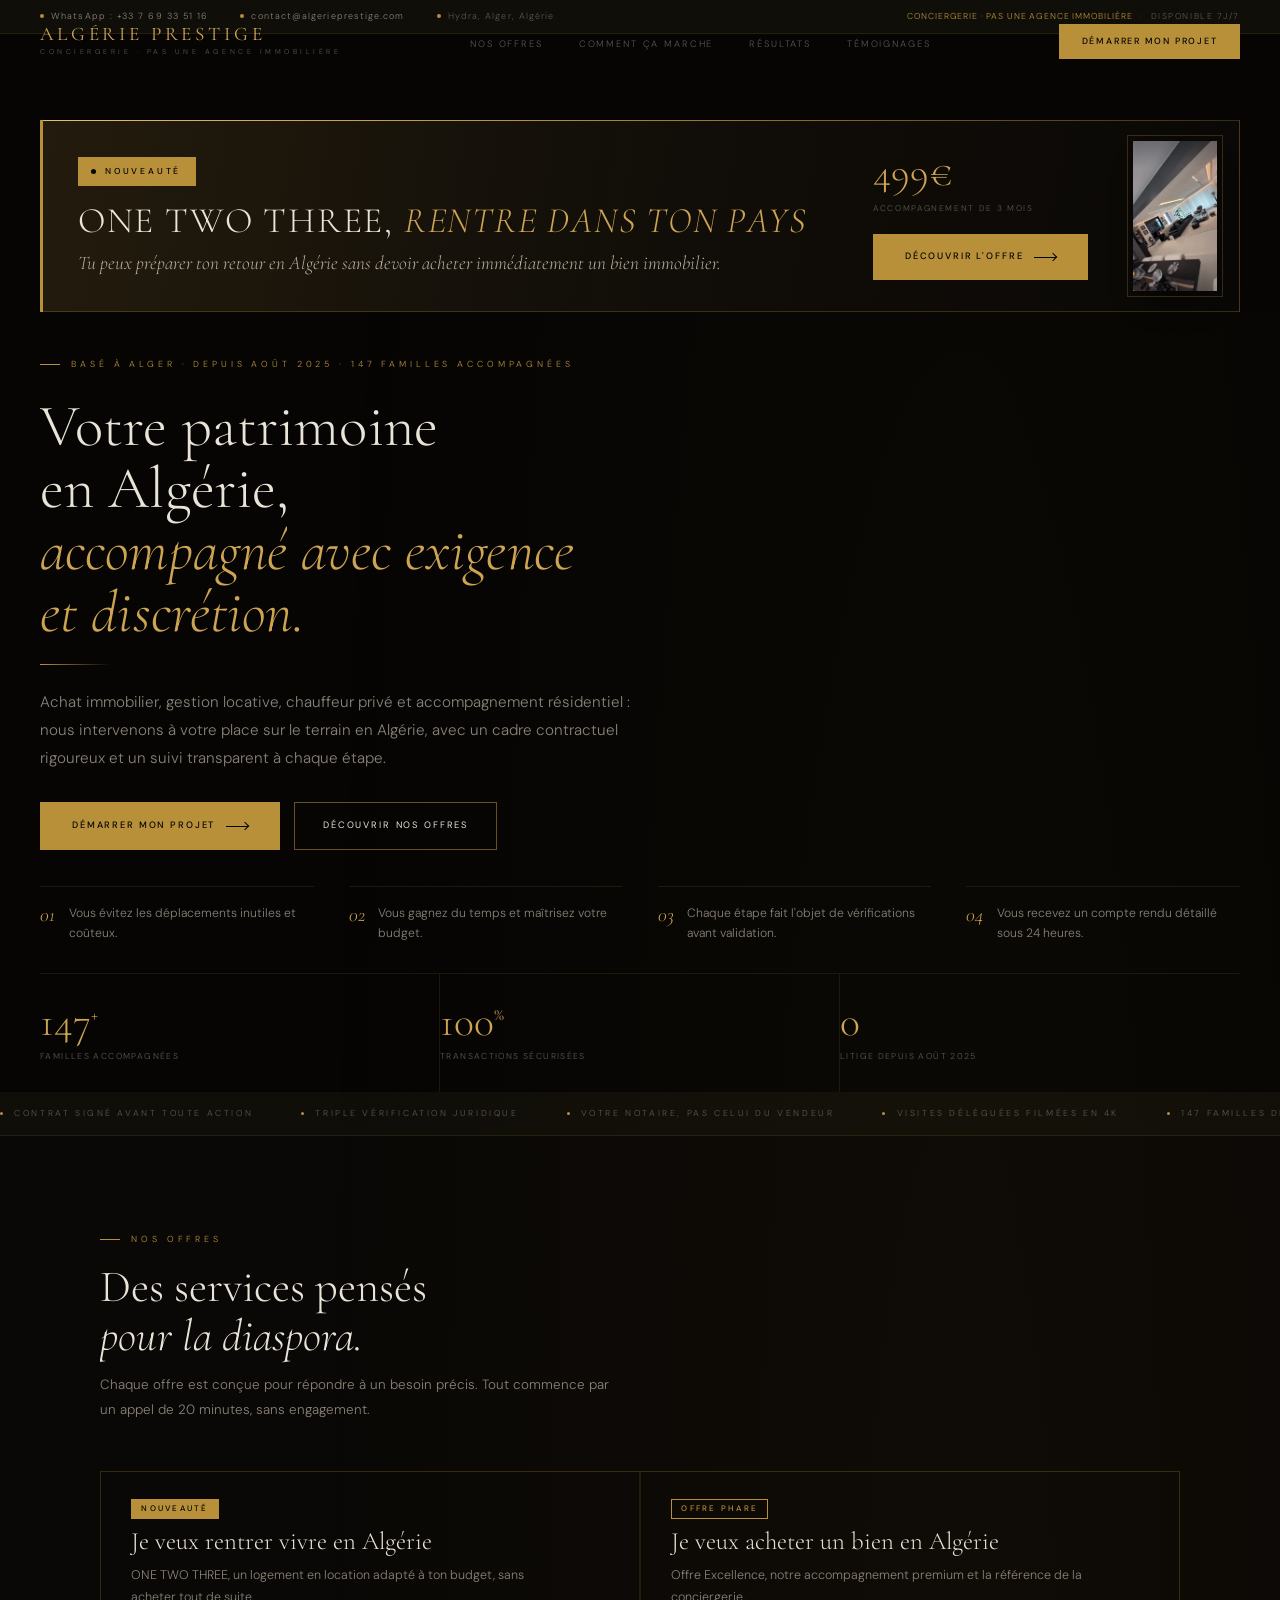
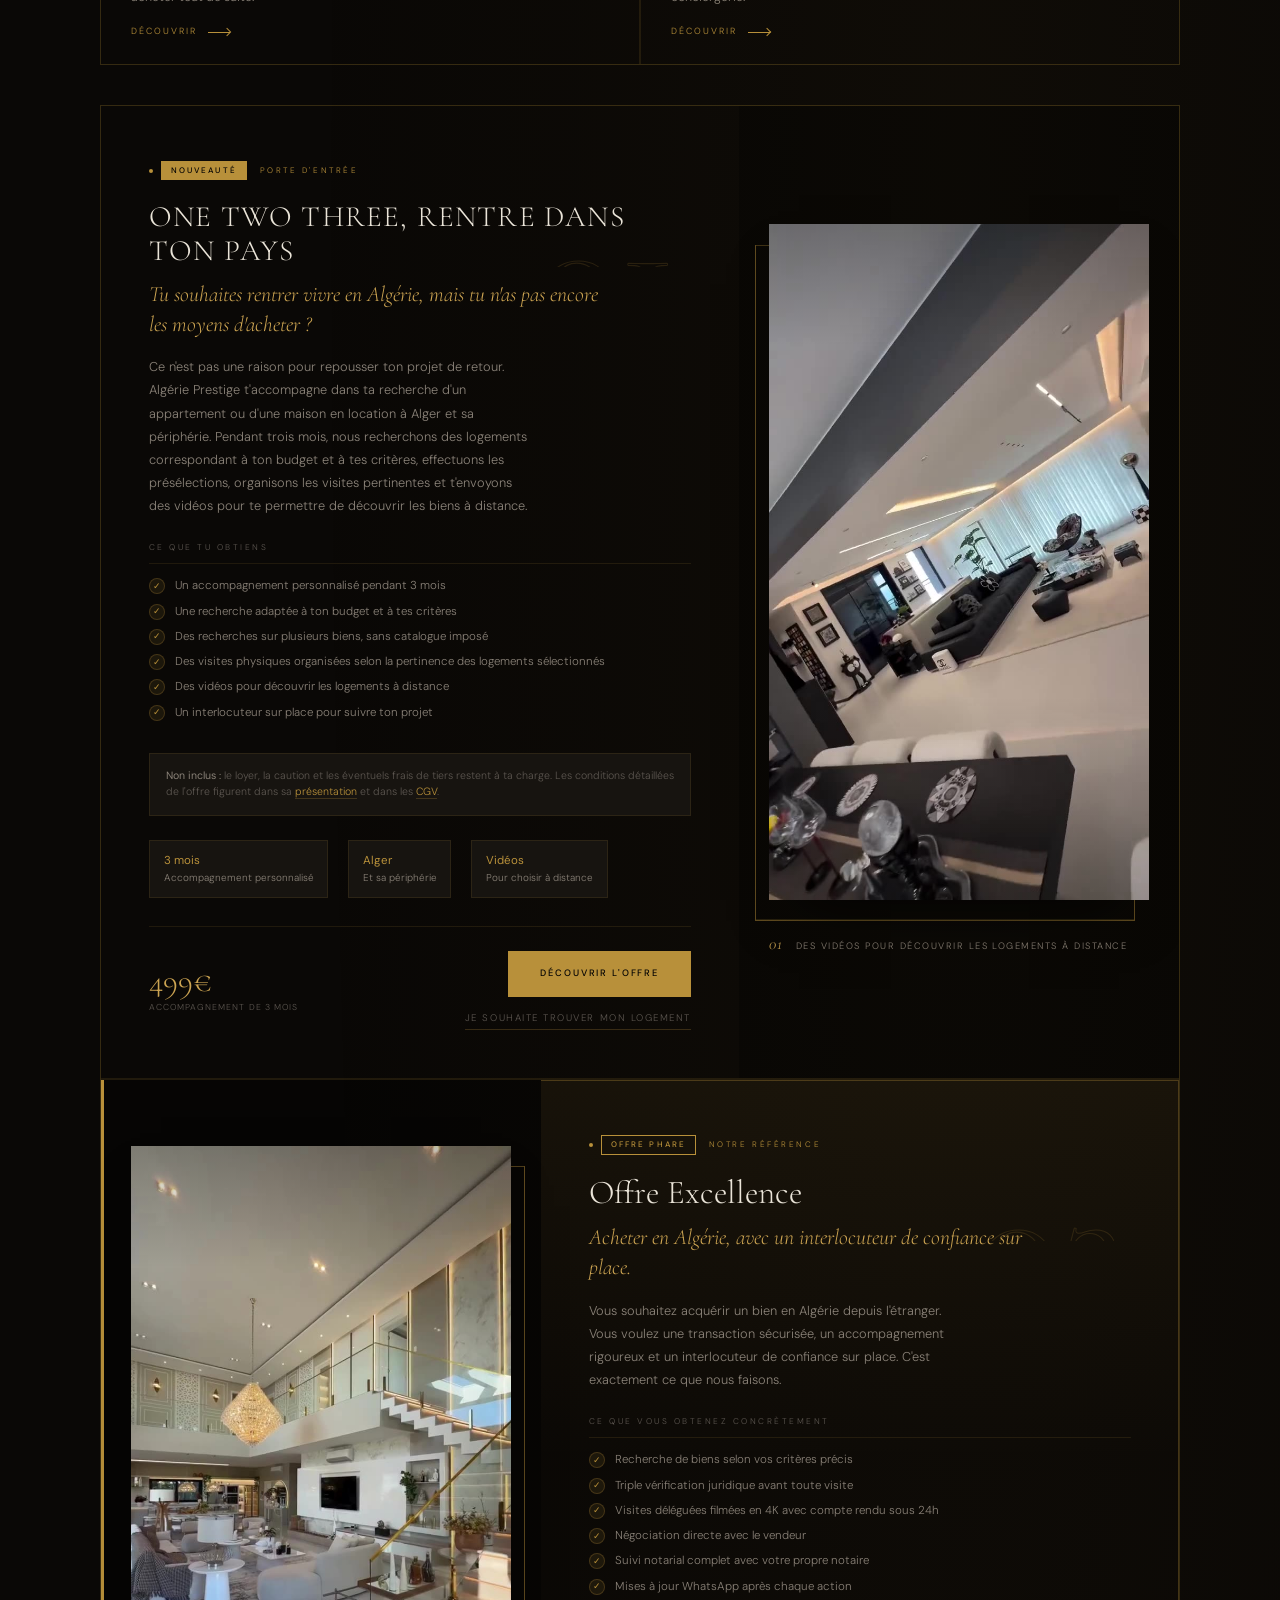
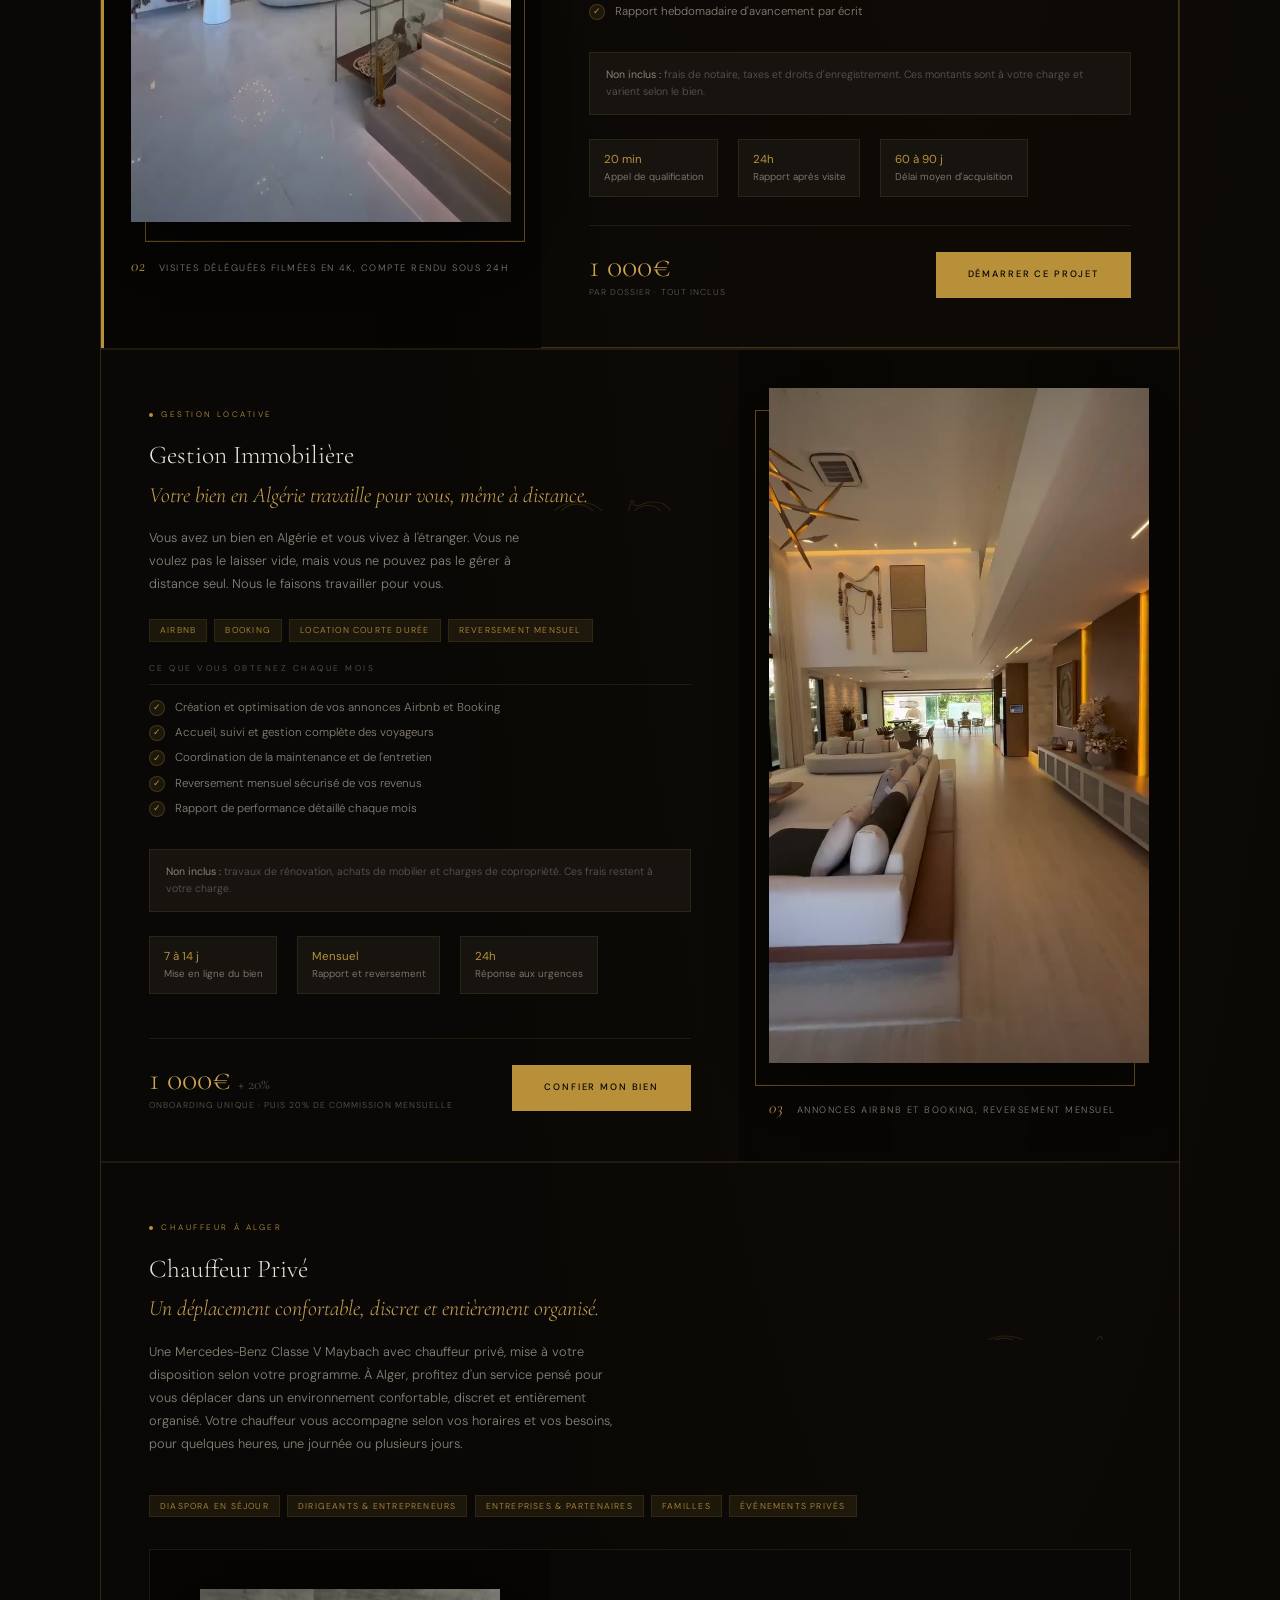
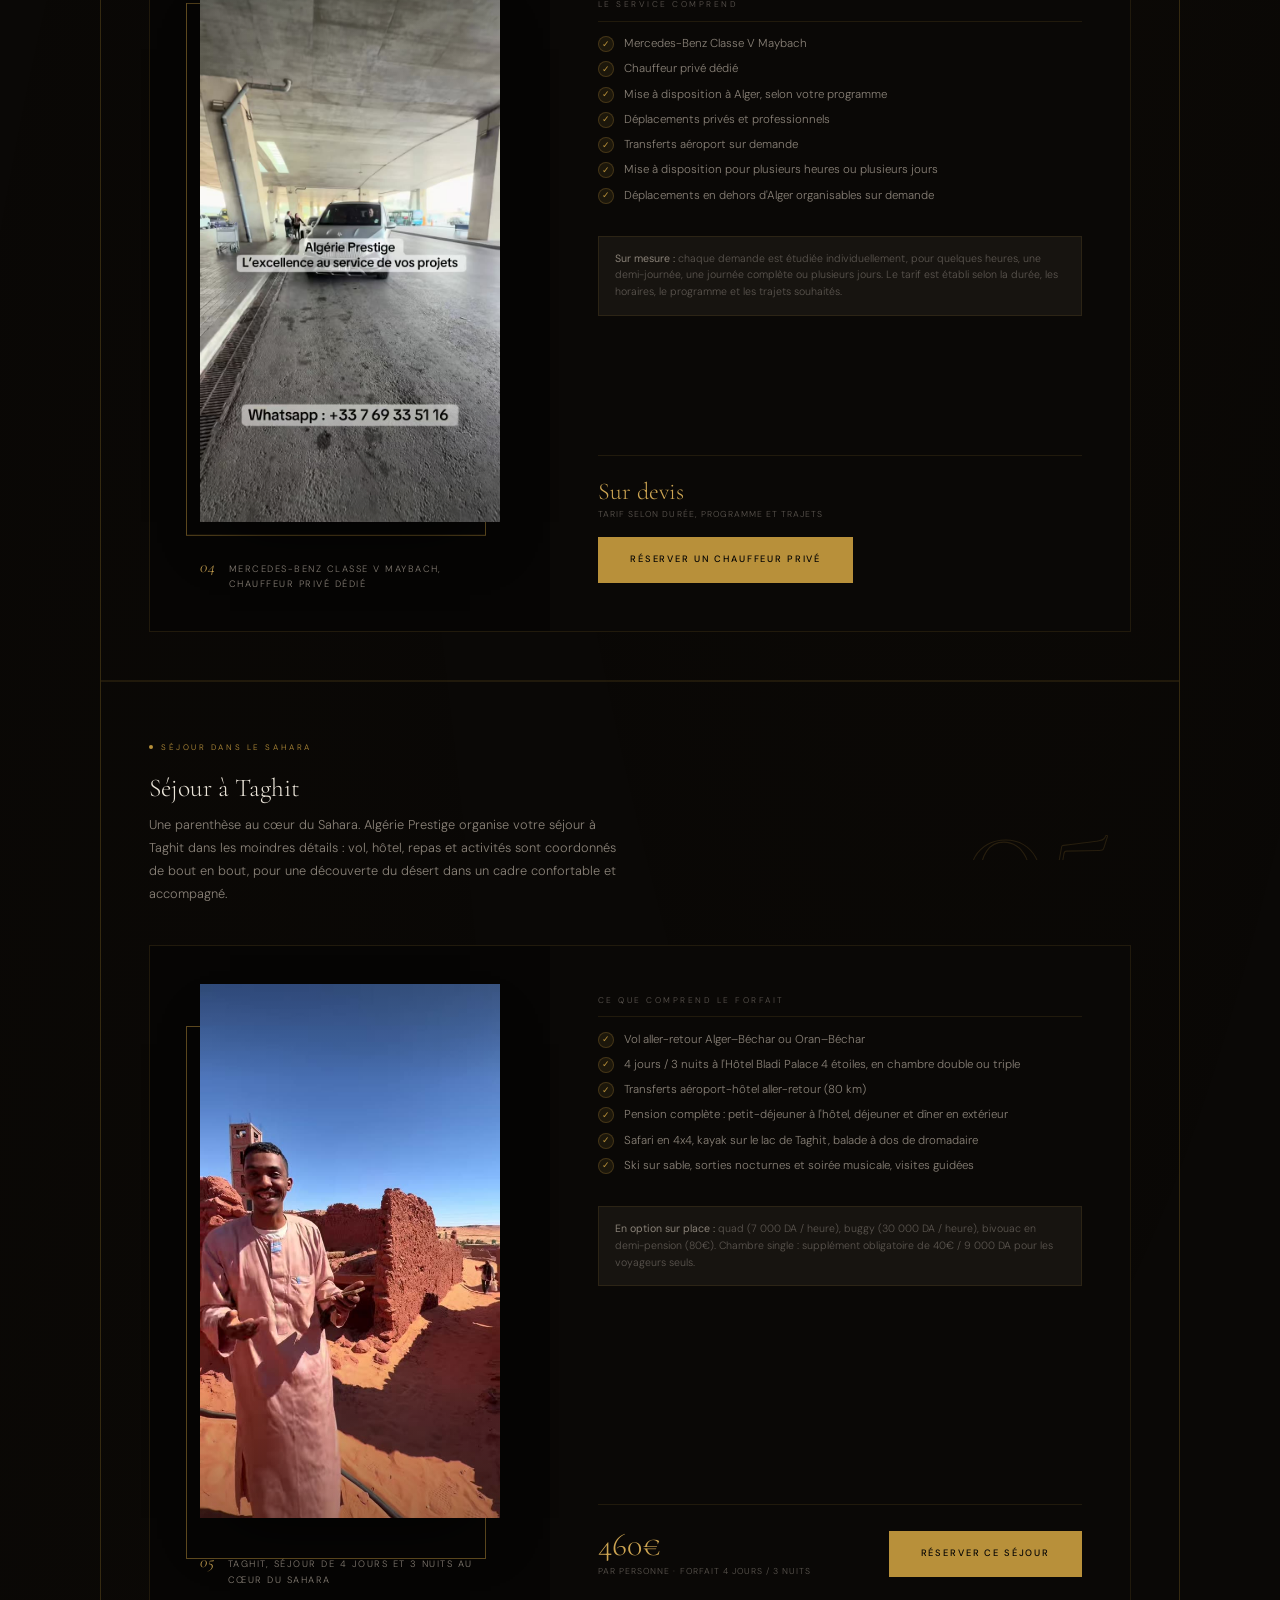
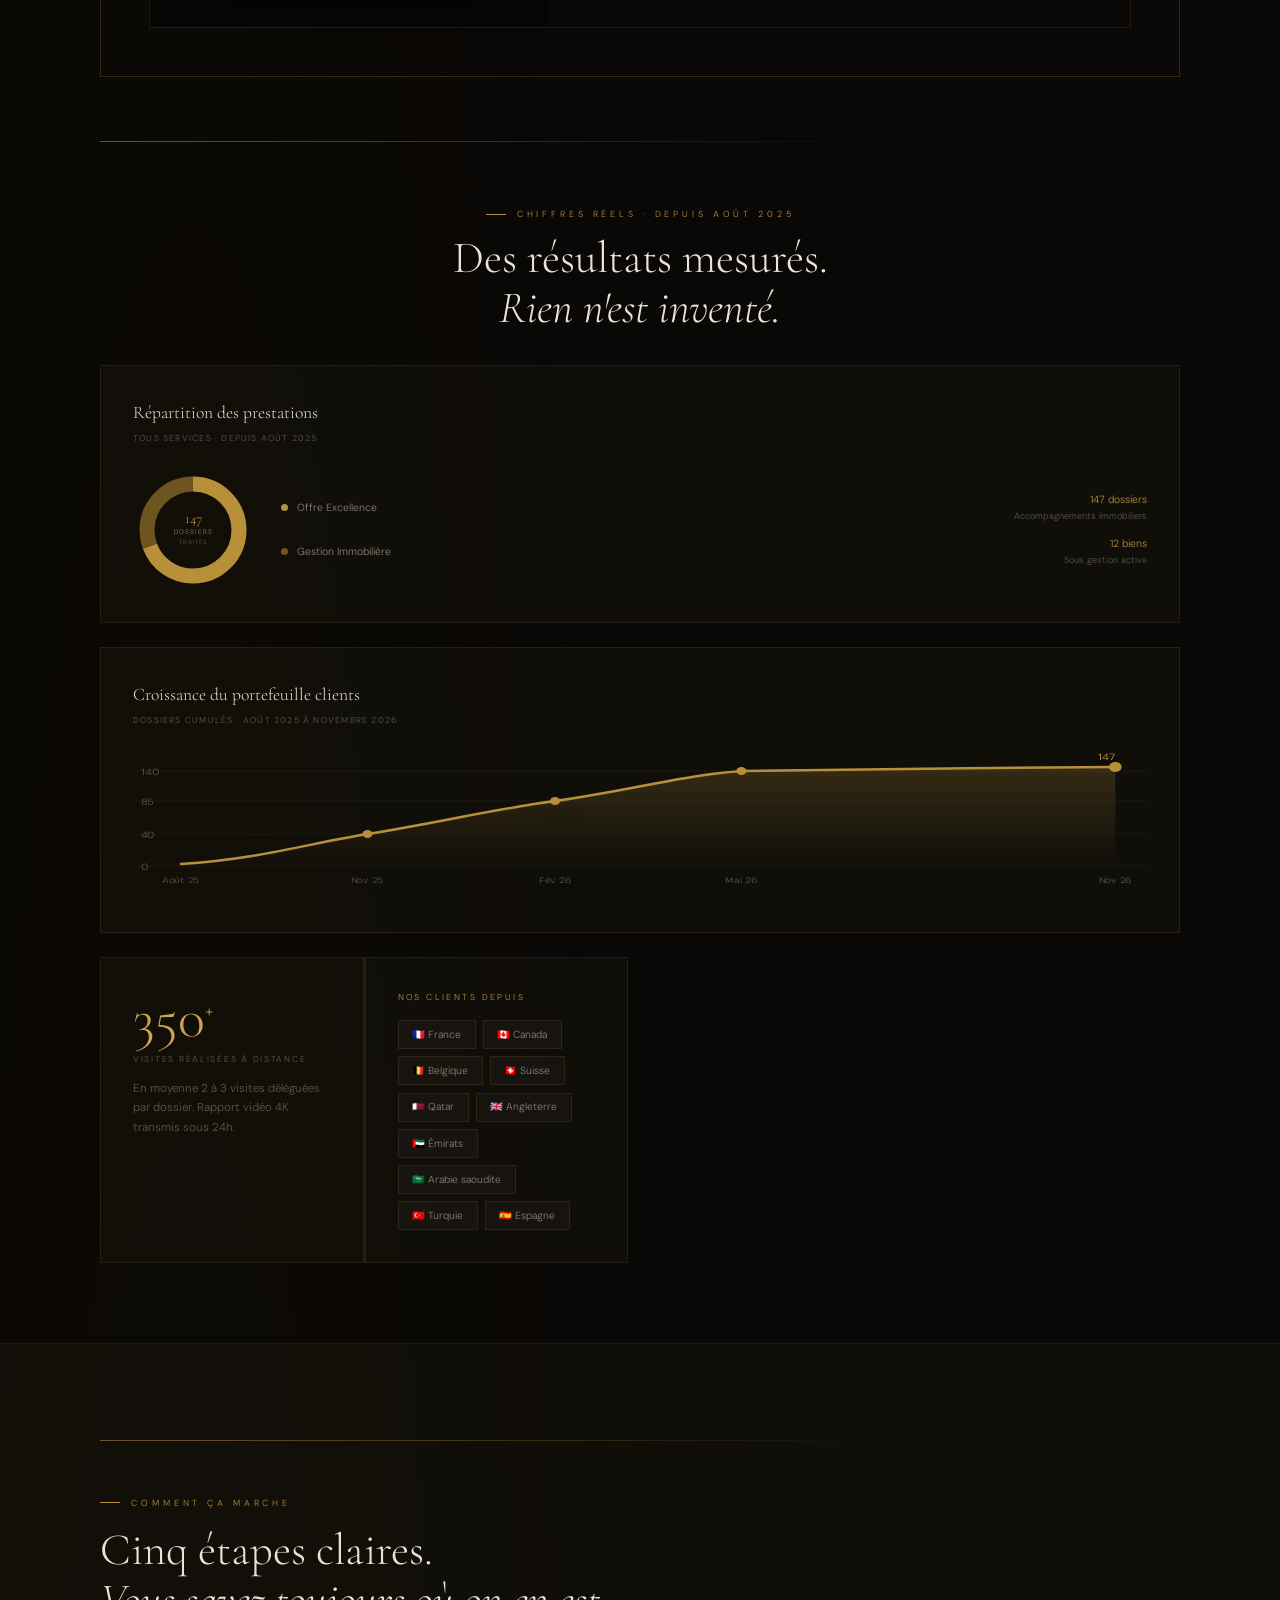
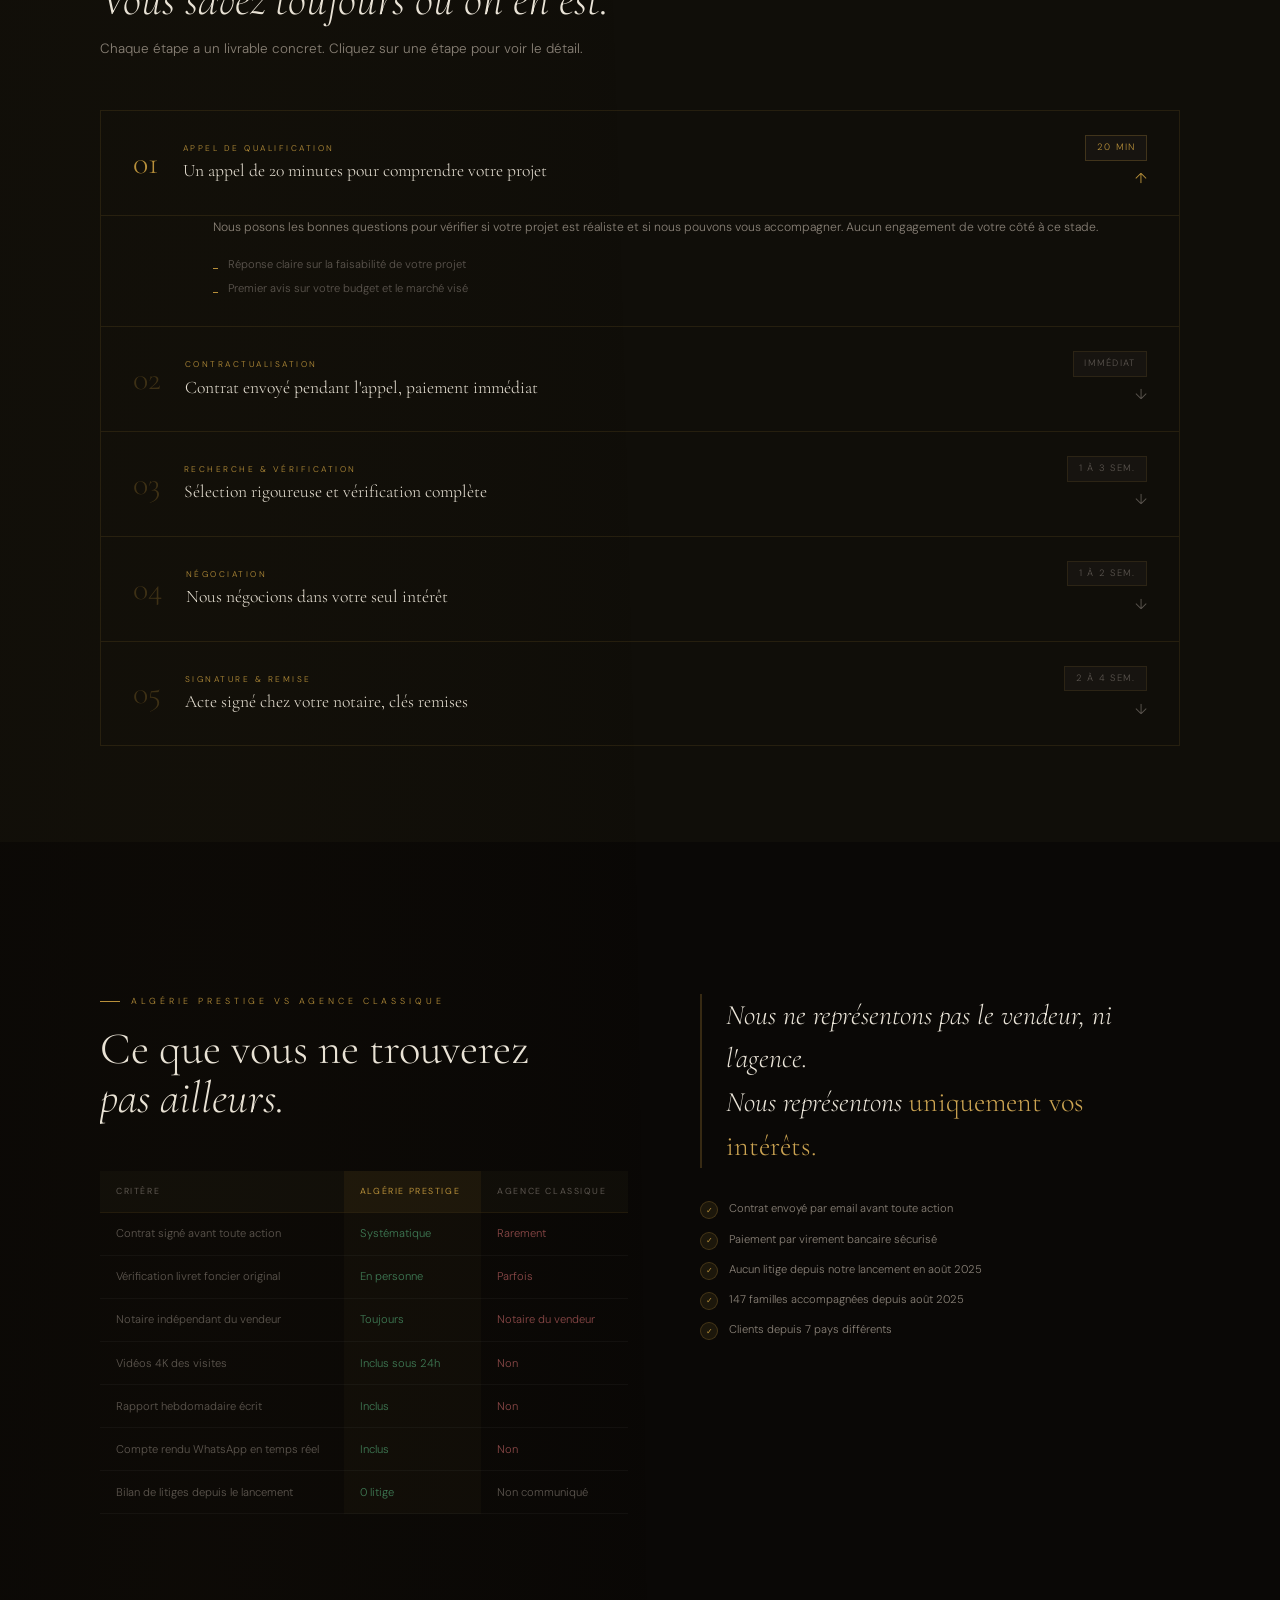
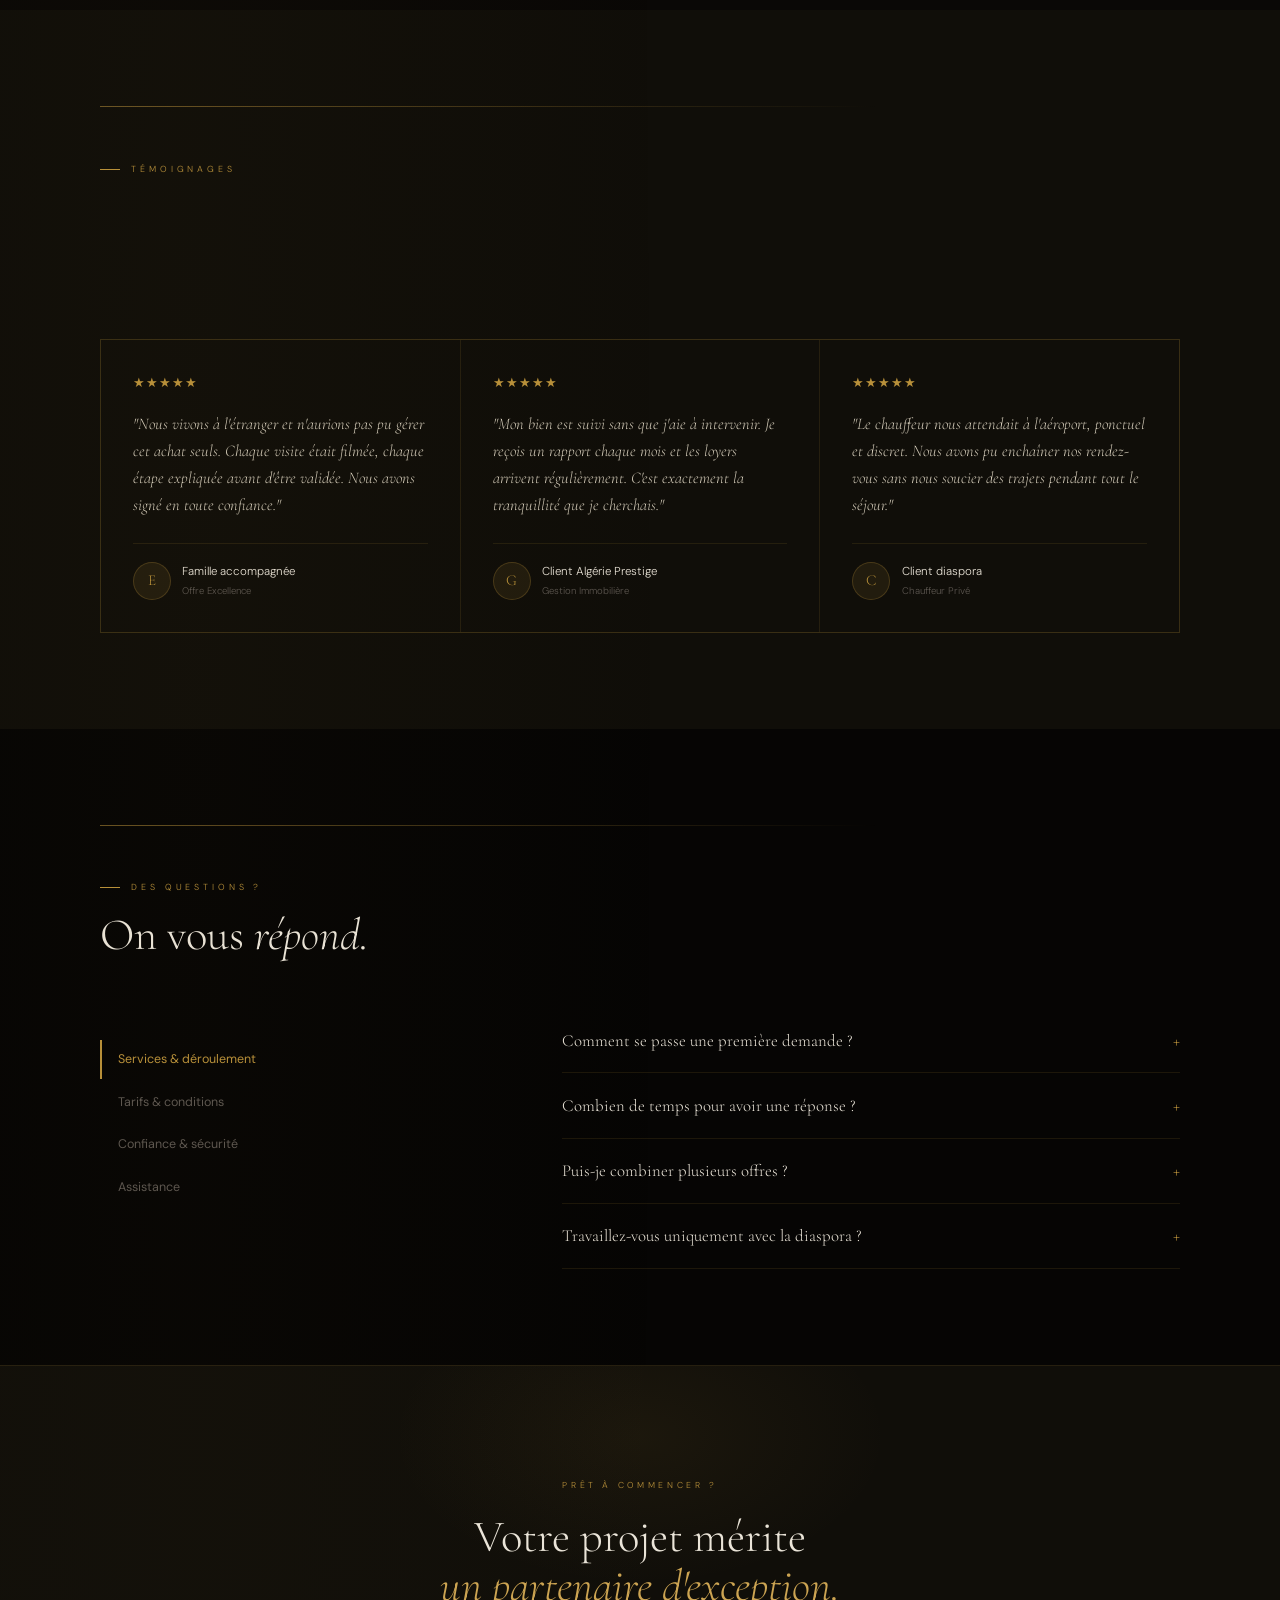
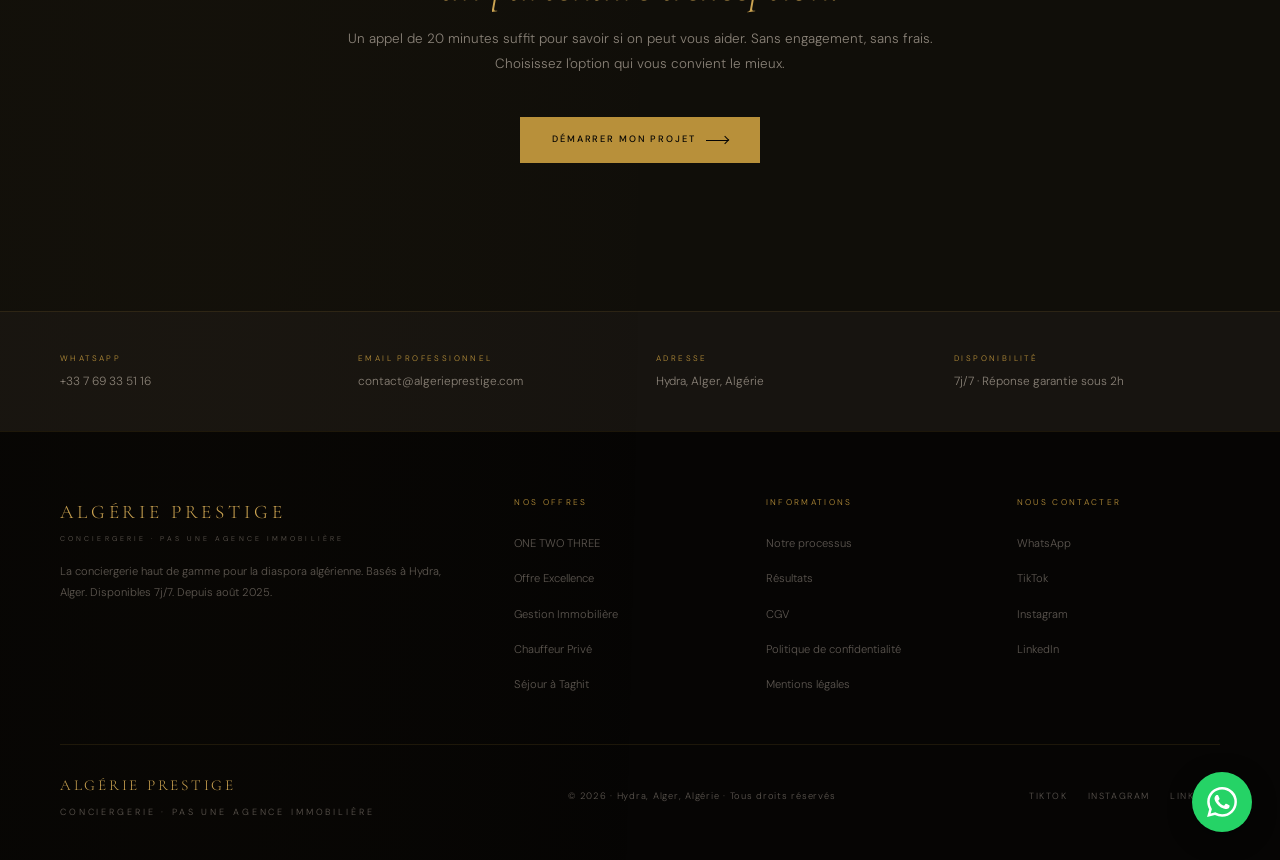
==== commit 9381acba: "Add files via upload" ====
--- a/index.html
+++ b/index.html
@@ -1766,12 +1766,8 @@
           </div>
         </div>
 
-        <div class="act-taghit" style="margin-top:2rem">
-          <div class="act-taghit-photo">
-            <img src="img/activites/taghit-1.jpg" alt="Formations rocheuses au coucher du soleil, désert de Taghit" loading="lazy">
-            <img src="img/activites/taghit-2.jpg" alt="Dunes de sable du désert de Taghit" loading="lazy">
-            <div class="photo-overlay-l"></div>
-          </div>
+        <div class="act-taghit has-video" style="margin-top:2rem">
+          <div class="offre-media"><figure class="media-frame"><div class="media-box"><div class="media-depth" data-ap-par="0.035"><i class="media-outline"></i></div><div class="ap-video" data-poster="assets/video/taghit-poster.jpg" data-hd="assets/video/taghit-hd.mp4" data-sd="assets/video/taghit-sd.mp4"><video muted loop playsinline preload="none" aria-label="Hôtel, palmeraie et paysages du désert de Taghit"></video></div></div><figcaption class="media-cap" data-ap-up><span>05</span>Taghit, séjour de 4 jours et 3 nuits au cœur du Sahara</figcaption></figure></div>
           <div class="act-taghit-body">
             <div>
 
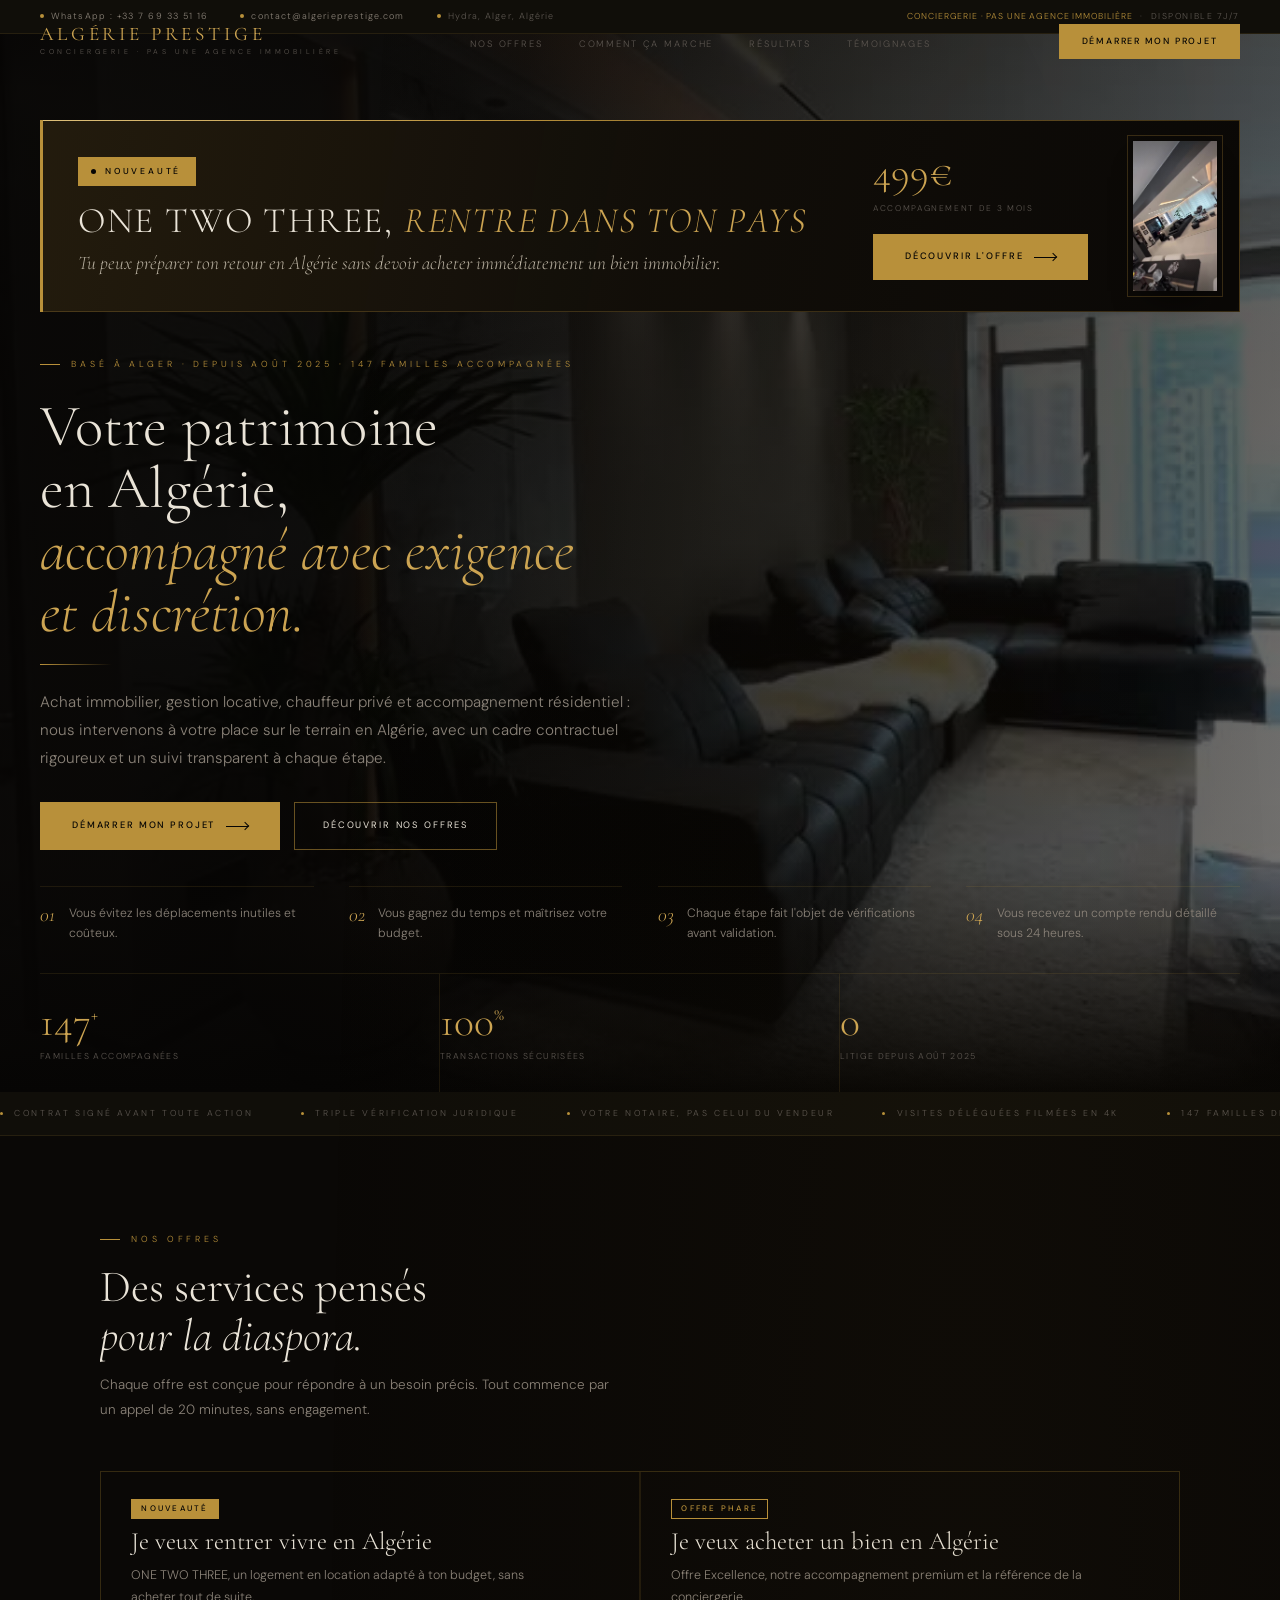
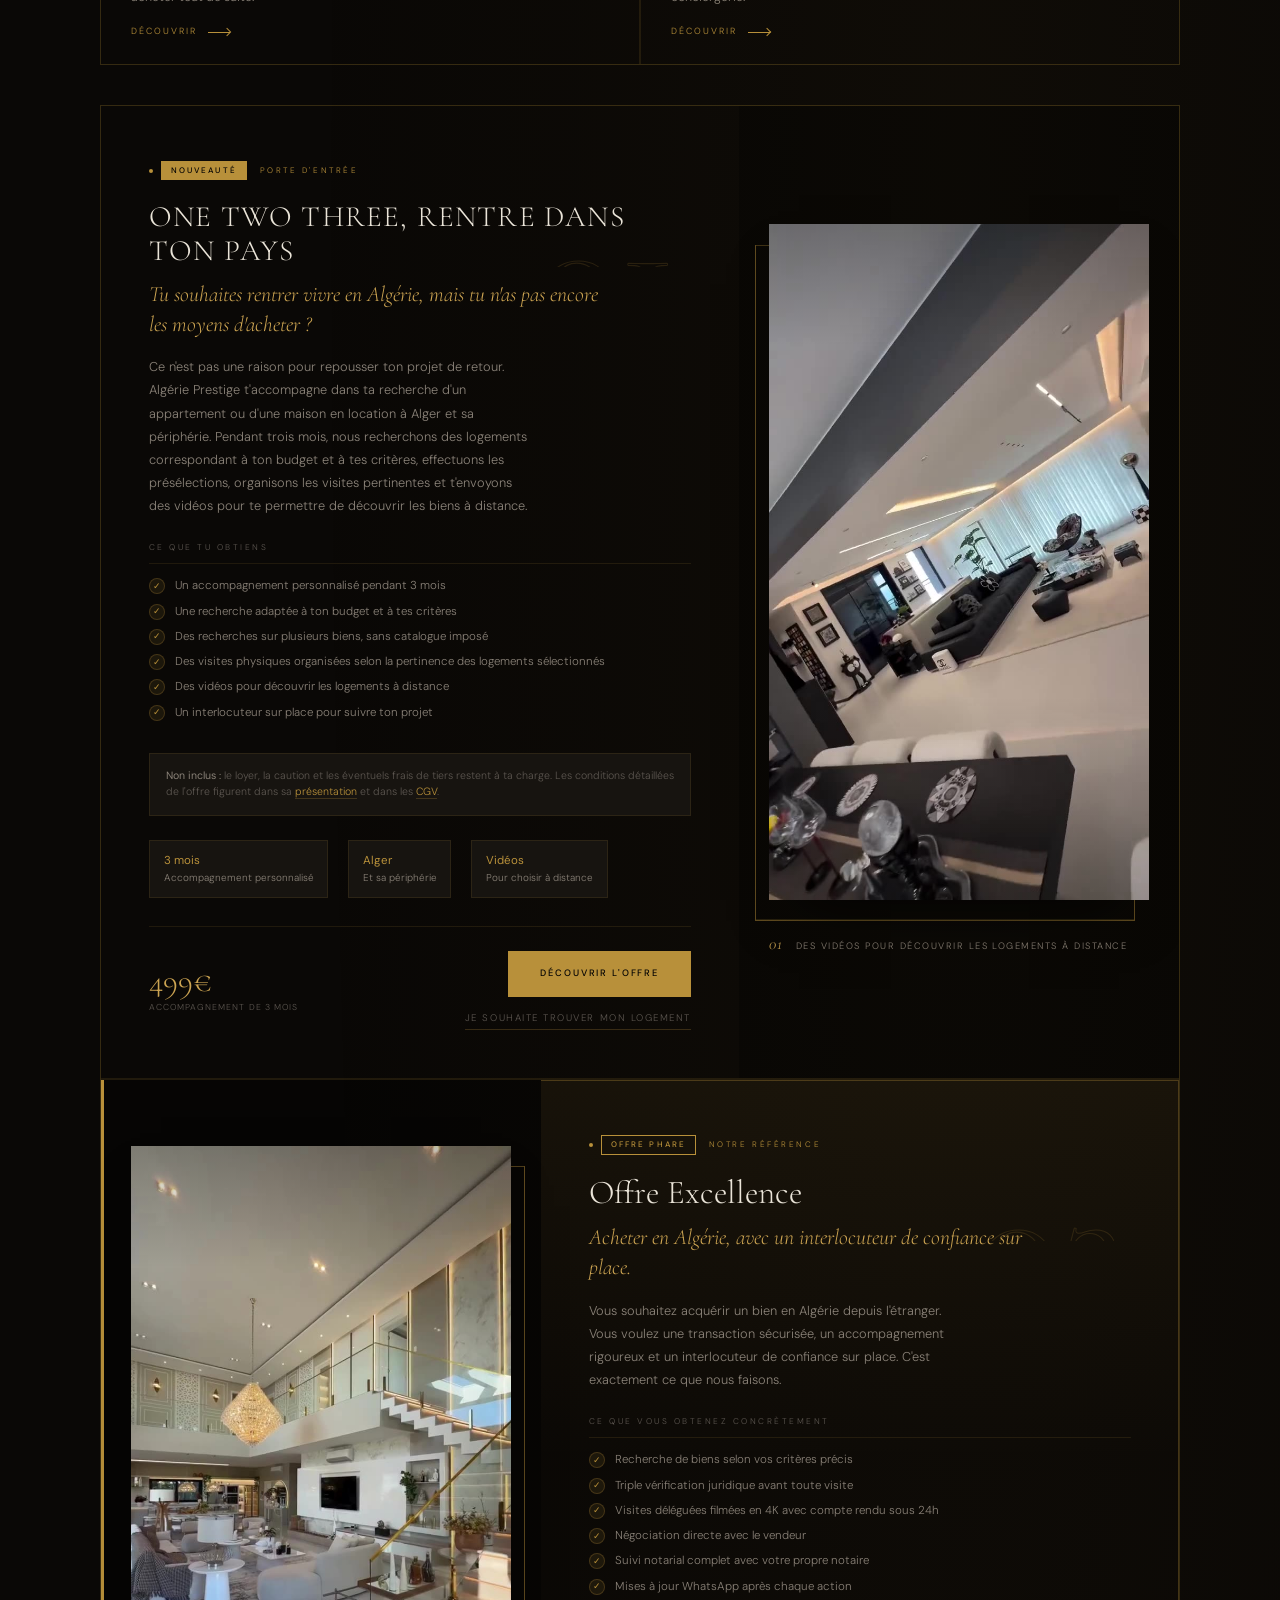
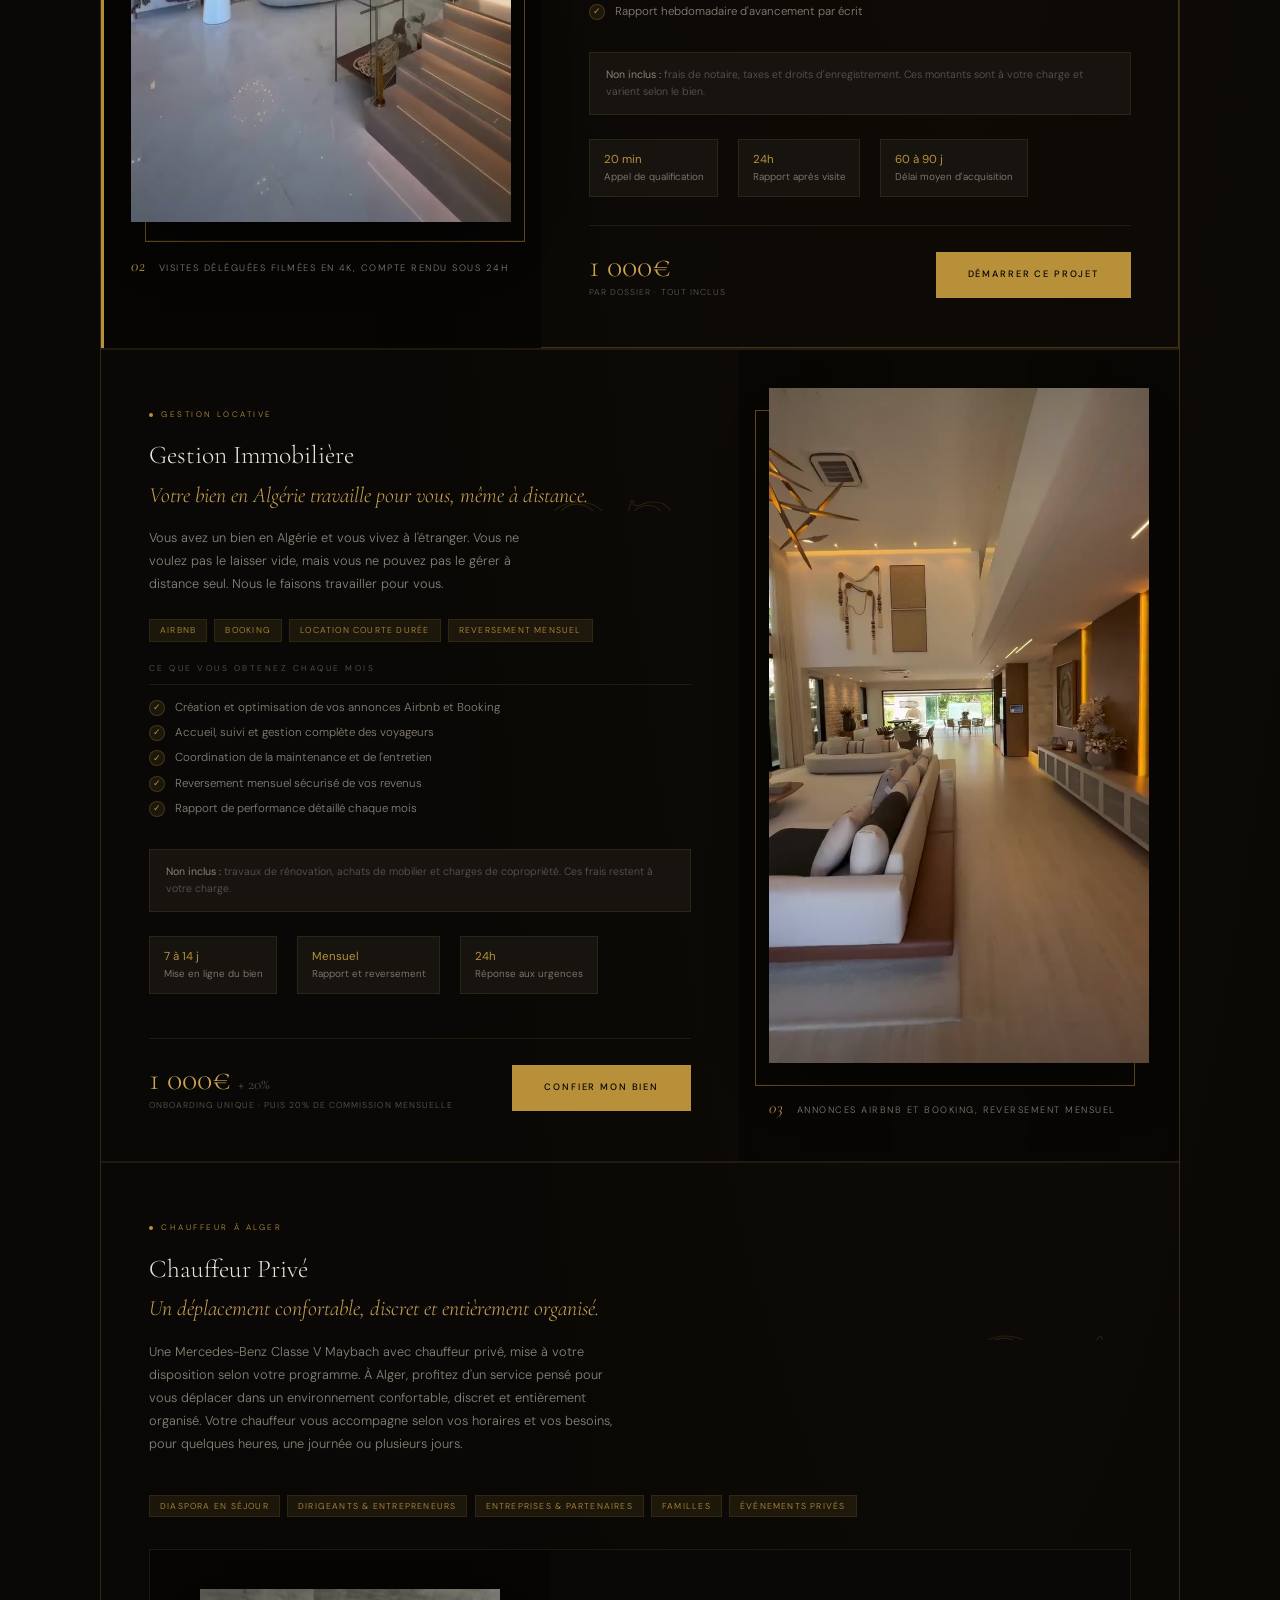
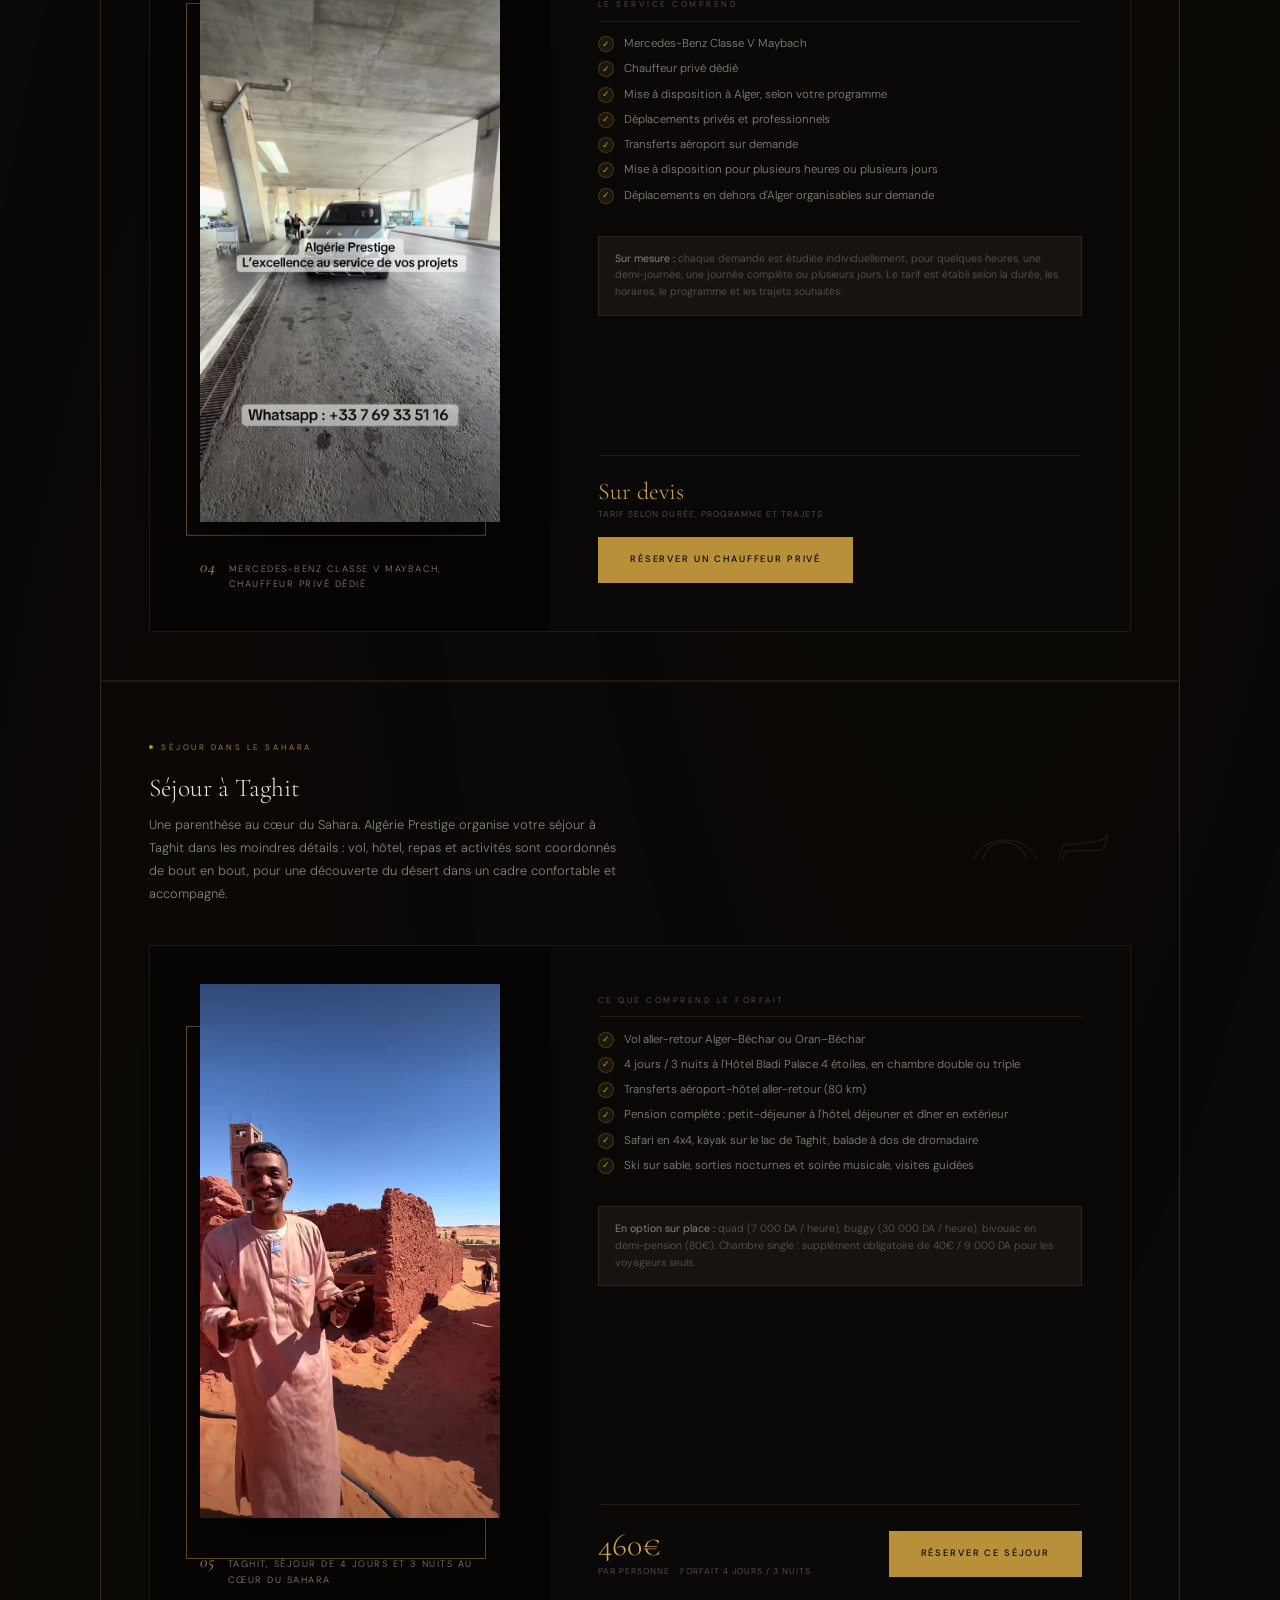
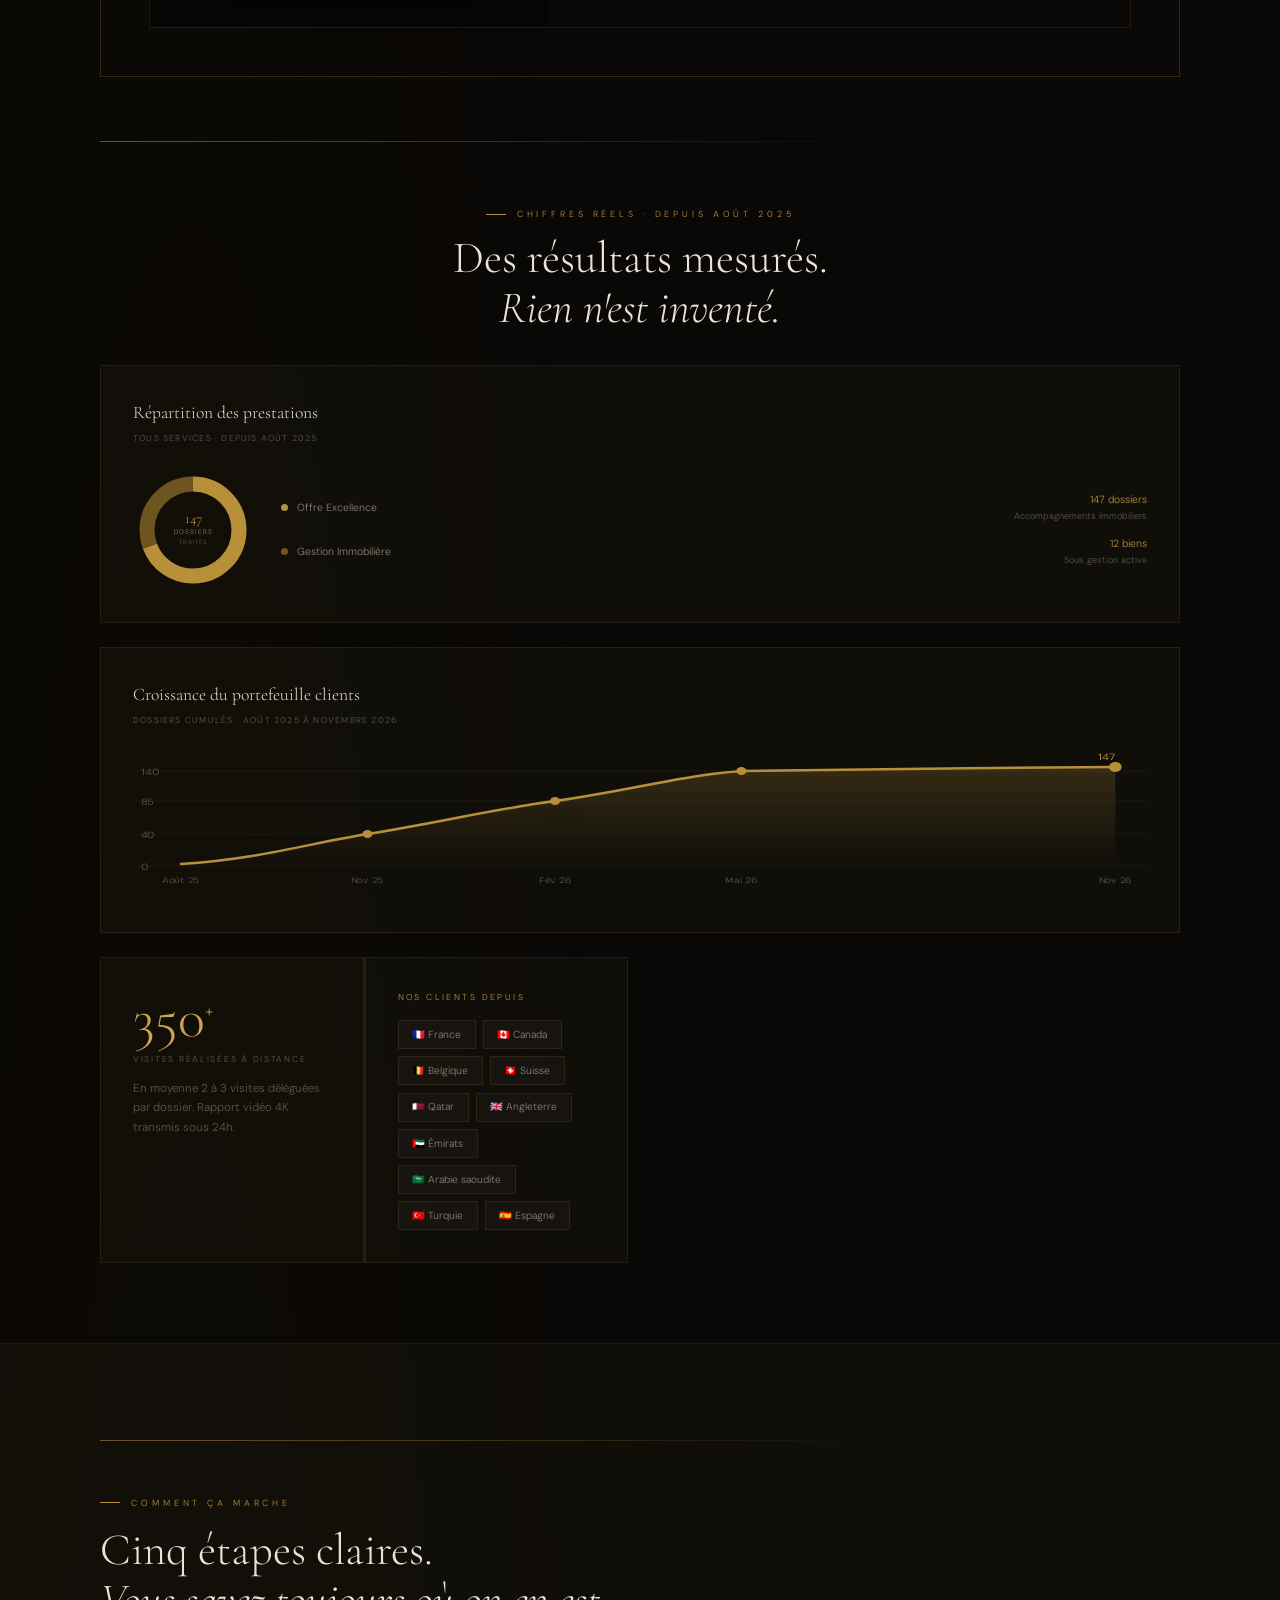
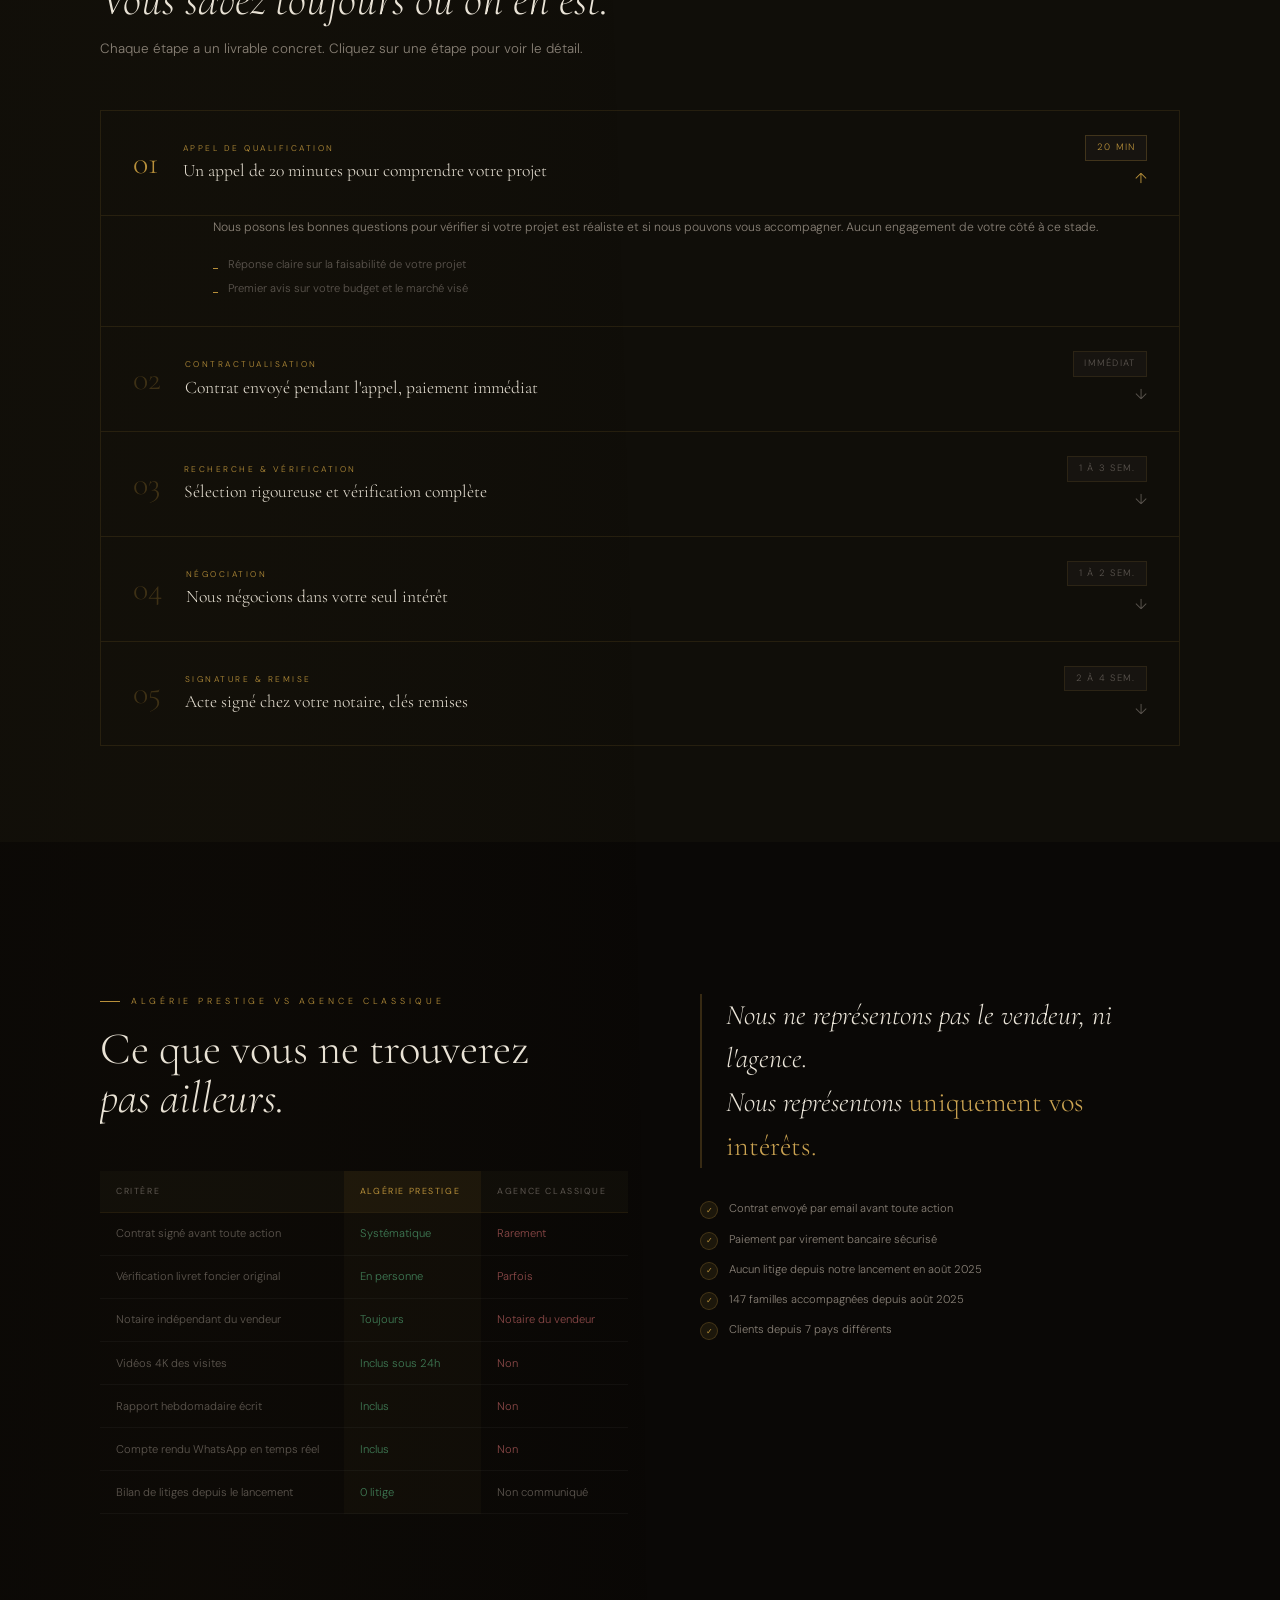
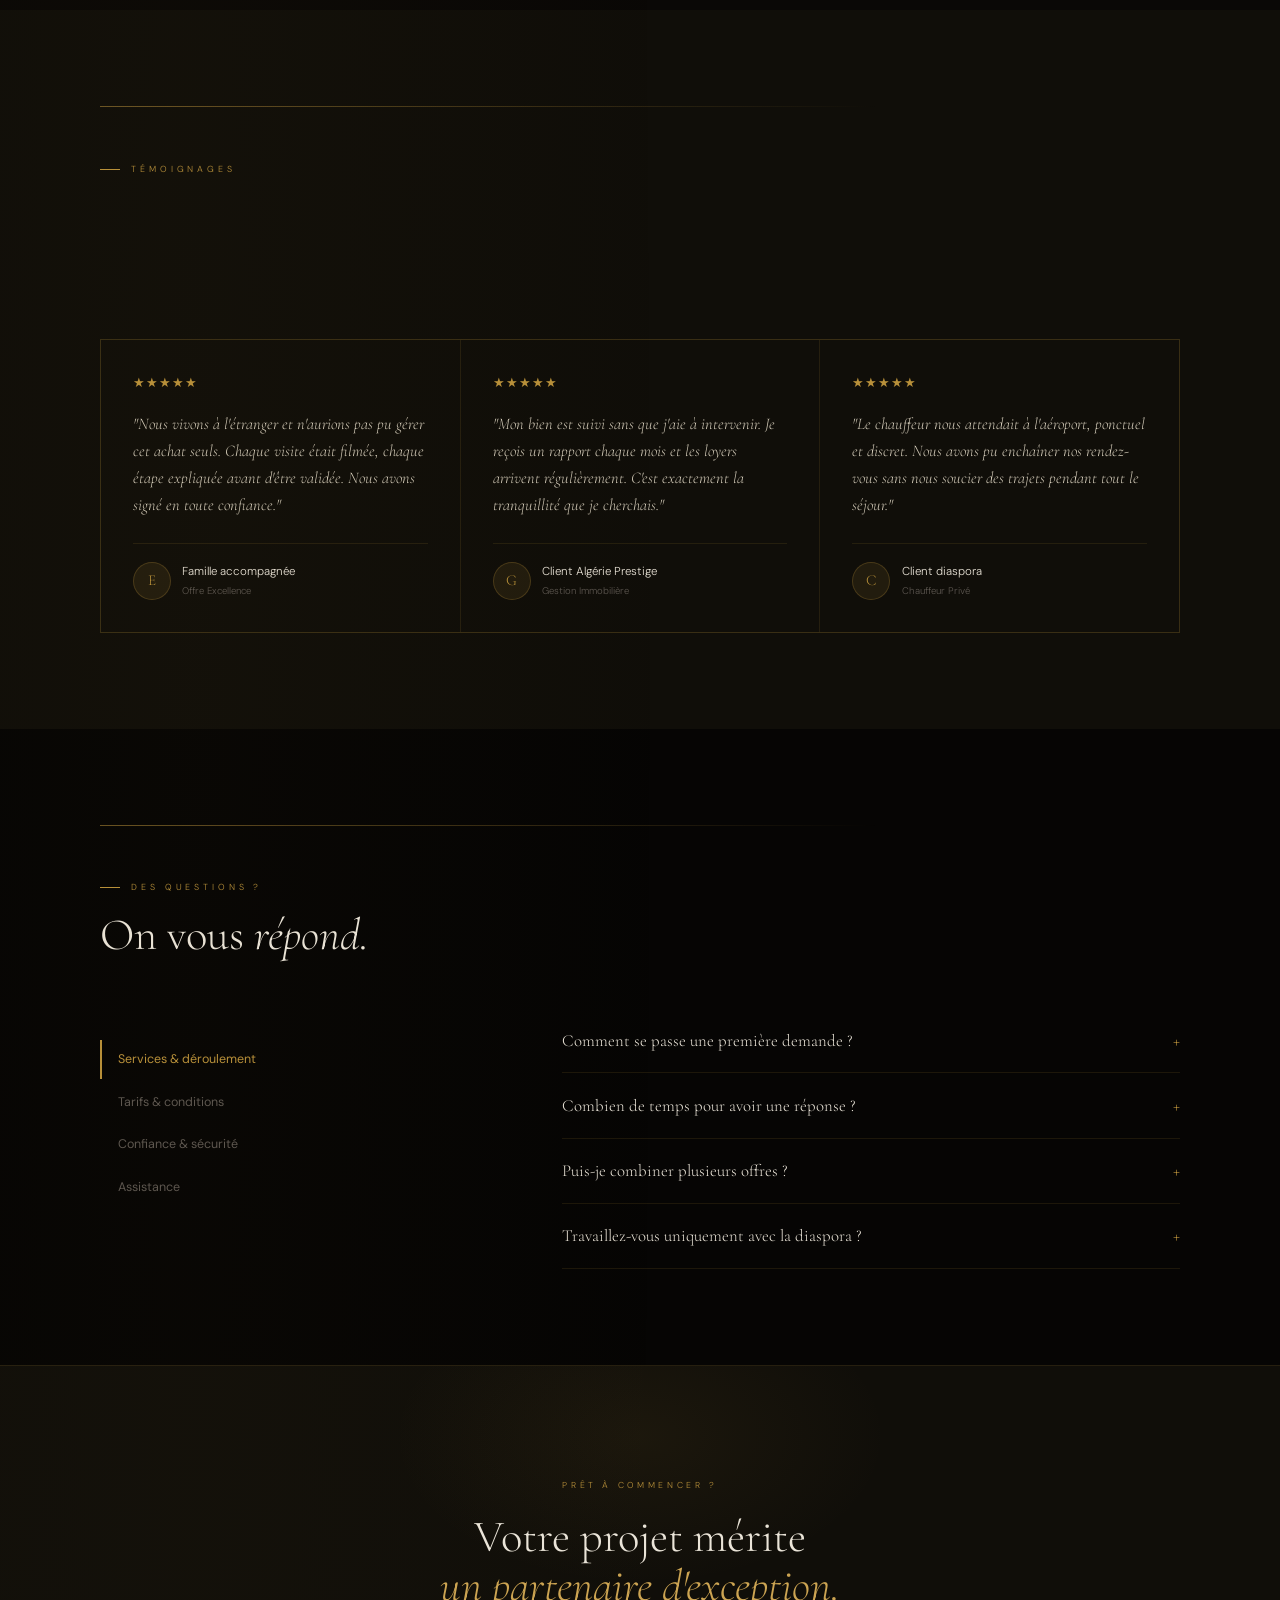
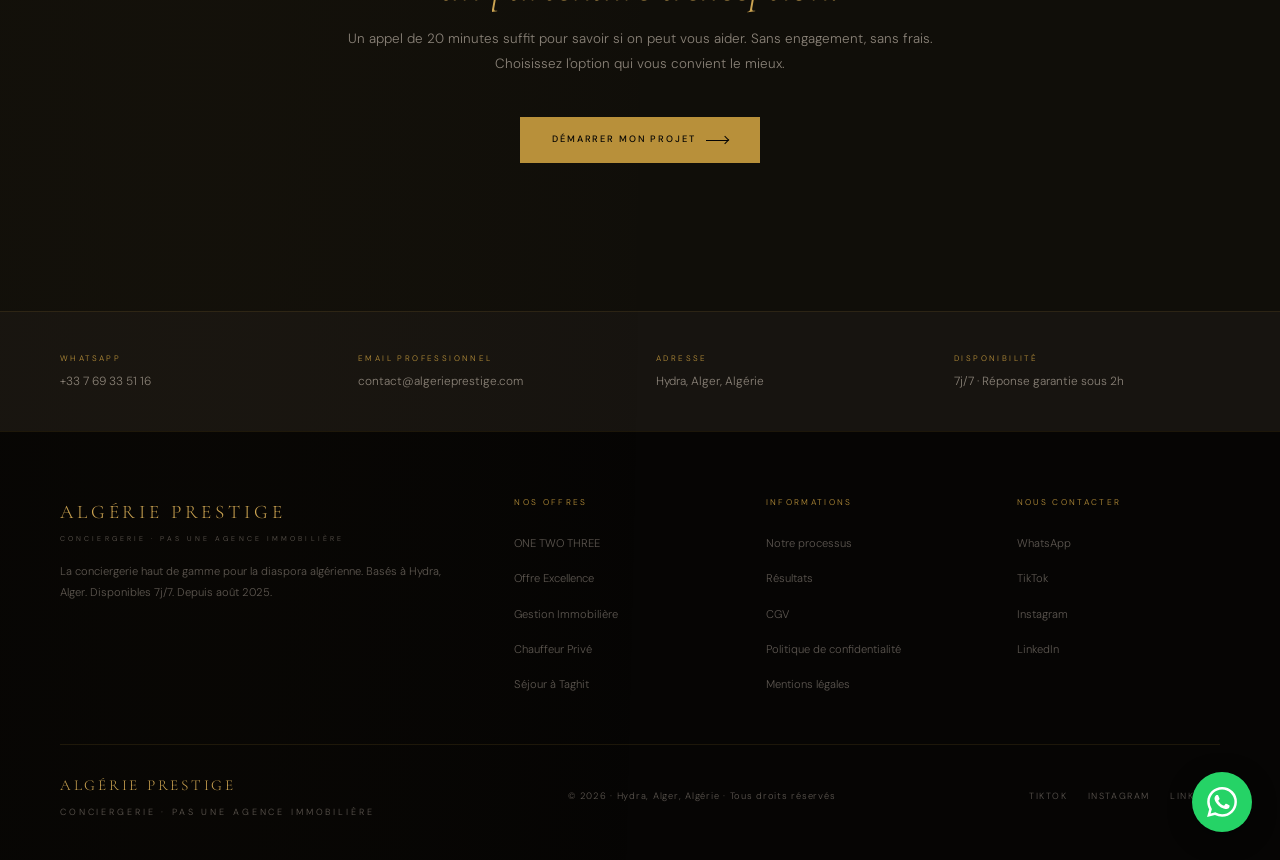
==== commit 27b9f49f: "Add files via upload" ====
--- a/index.html
+++ b/index.html
@@ -1178,6 +1178,18 @@
 @keyframes nvLine{from{transform:scaleX(0)}to{transform:none}}
 @keyframes nvSheen{to{transform:translateX(130%)}}
 @keyframes nvPulse{0%,100%{opacity:1}50%{opacity:.3}}
+
+/* ─── Vidéo d'arrière-plan d'accueil (derrière bandeau + hero) ─── */
+#stage{position:relative;overflow:hidden;background:var(--noir)}
+#stage>.hero-bg{position:absolute;inset:0;z-index:0;background:var(--noir);overflow:hidden}
+#stage>.hero-bg .ap-video{position:absolute;inset:0;width:100%;height:100%;aspect-ratio:auto;background-position:center 55%}
+#stage>.hero-bg .ap-video::after{display:none}
+#stage>.hero-bg .ap-video video{object-position:center 55%;opacity:0}
+#stage>.hero-bg .ap-video.ap-playing video{opacity:.6}
+#stage>.hero-bg::after{background:linear-gradient(105deg,rgba(6,5,4,.94) 34%,rgba(6,5,4,.55) 100%),linear-gradient(to top,var(--noir) 0,rgba(6,5,4,0) 22%)}
+#stage #nouveaute{background:transparent}
+#stage #hero{background:transparent}
+@media (max-width:860px){#stage>.hero-bg::after{background:linear-gradient(to bottom,rgba(6,5,4,.78) 0,rgba(6,5,4,.88) 100%)}}
 
 /* ─── Section principale ─── */
 #hero{min-height:calc(100vh - 120px);grid-template-rows:1fr auto auto}
@@ -1348,6 +1360,11 @@
 </div>
 
 <!-- ═══════════ HERO ═══════════ -->
+<div id="stage">
+  <div class="hero-bg" aria-hidden="true">
+    <div class="ap-video" data-poster="assets/video/accueil-poster.jpg" data-hd="assets/video/accueil-hd.mp4" data-sd="assets/video/accueil-sd.mp4"><video muted loop playsinline preload="none"></video></div>
+  </div>
+
 <!-- ═══════════ NOUVEAUTÉ : ONE TWO THREE ═══════════ -->
 <section id="nouveaute" aria-label="Nouveauté : ONE TWO THREE, rentre dans ton pays">
   <div class="nv">
@@ -1367,13 +1384,6 @@
 </section>
 
 <section id="hero">
-  <div class="hero-bg">
-    <video autoplay muted loop playsinline
-      poster="https://images.unsplash.com/photo-1600596542815-ffad4c1539a9?w=1600&q=85">
-      <source src="https://videos.pexels.com/video-files/30216992/12955648_640_360_60fps.mp4" type="video/mp4">
-    </video>
-  </div>
-
   <div class="hero-content" data-ap-stagger>
     <div class="eyebrow hero-tag" data-ap-up>
       Basé à Alger · Depuis août 2025 · 147 familles accompagnées
@@ -1421,6 +1431,7 @@
     </div>
   </div>
 </section>
+</div><!-- /stage -->
 
 <!-- MARQUEE -->
 <div class="mq-wrap">
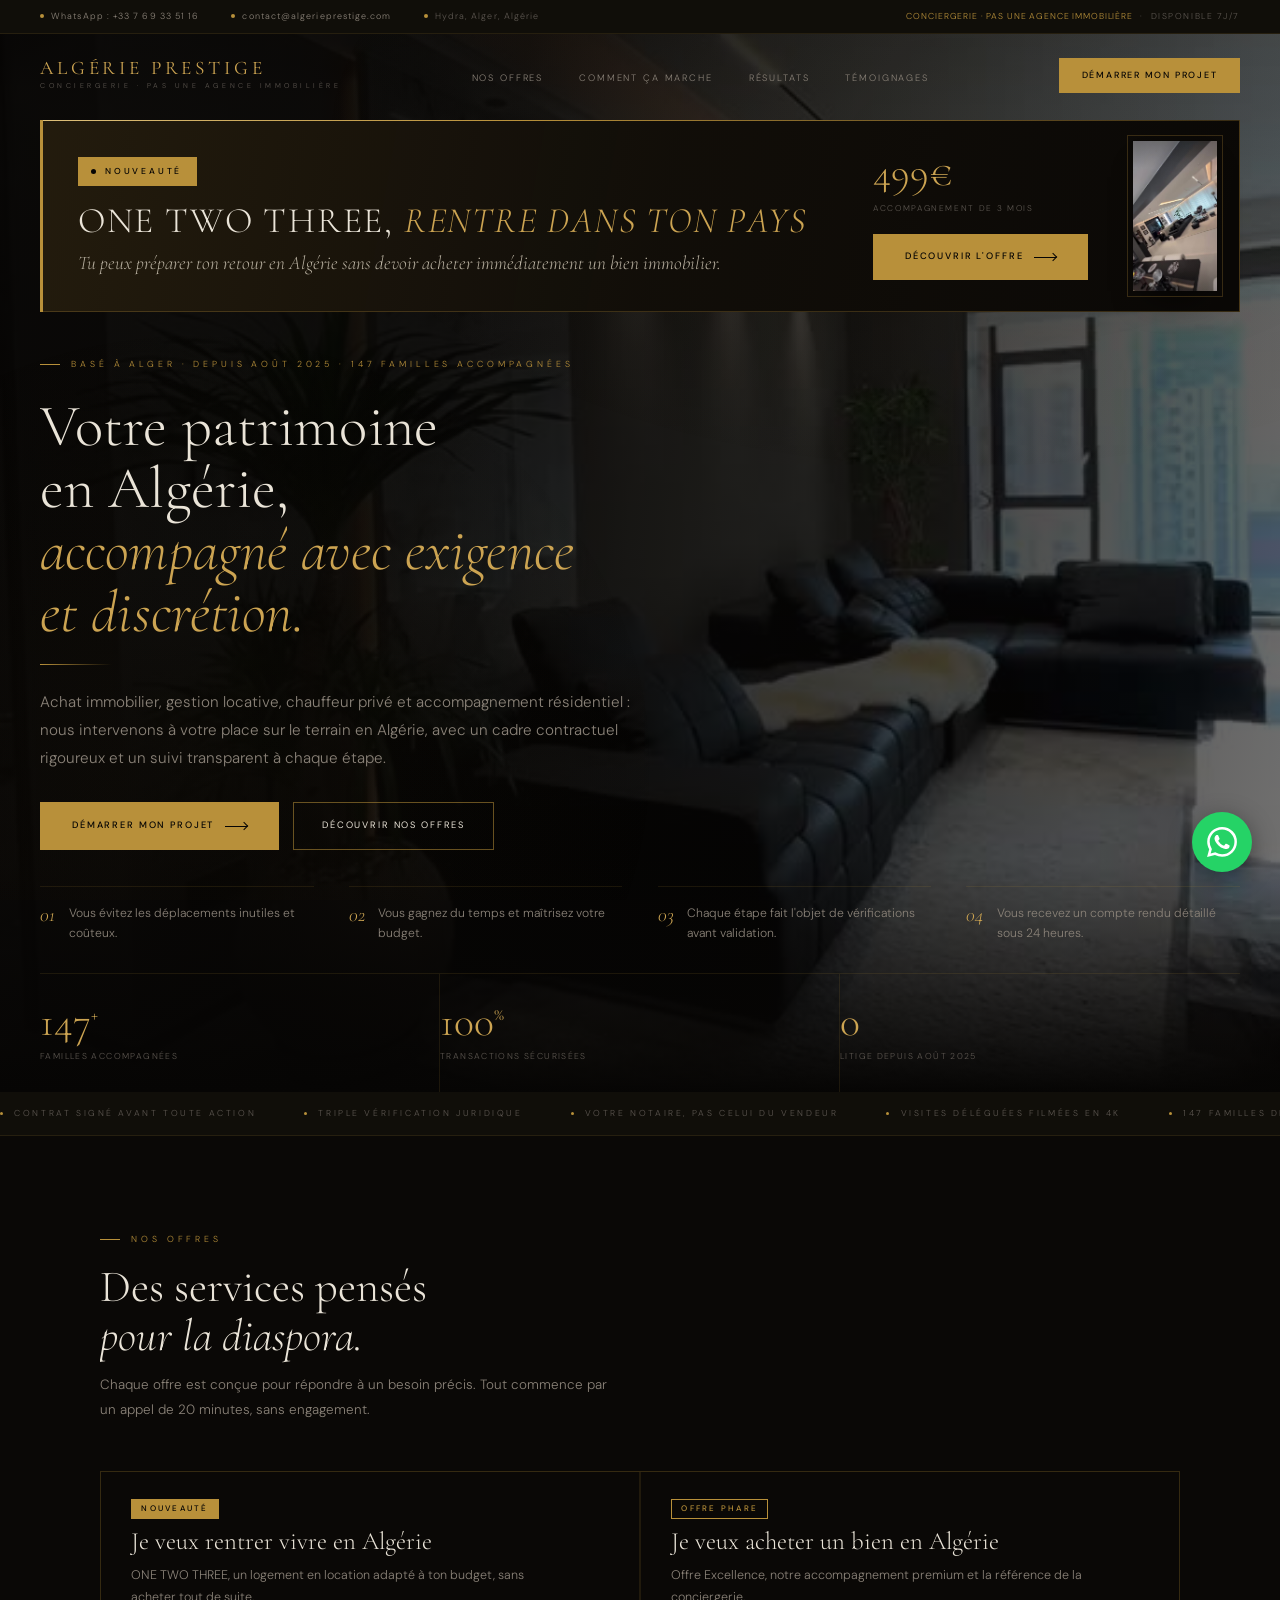
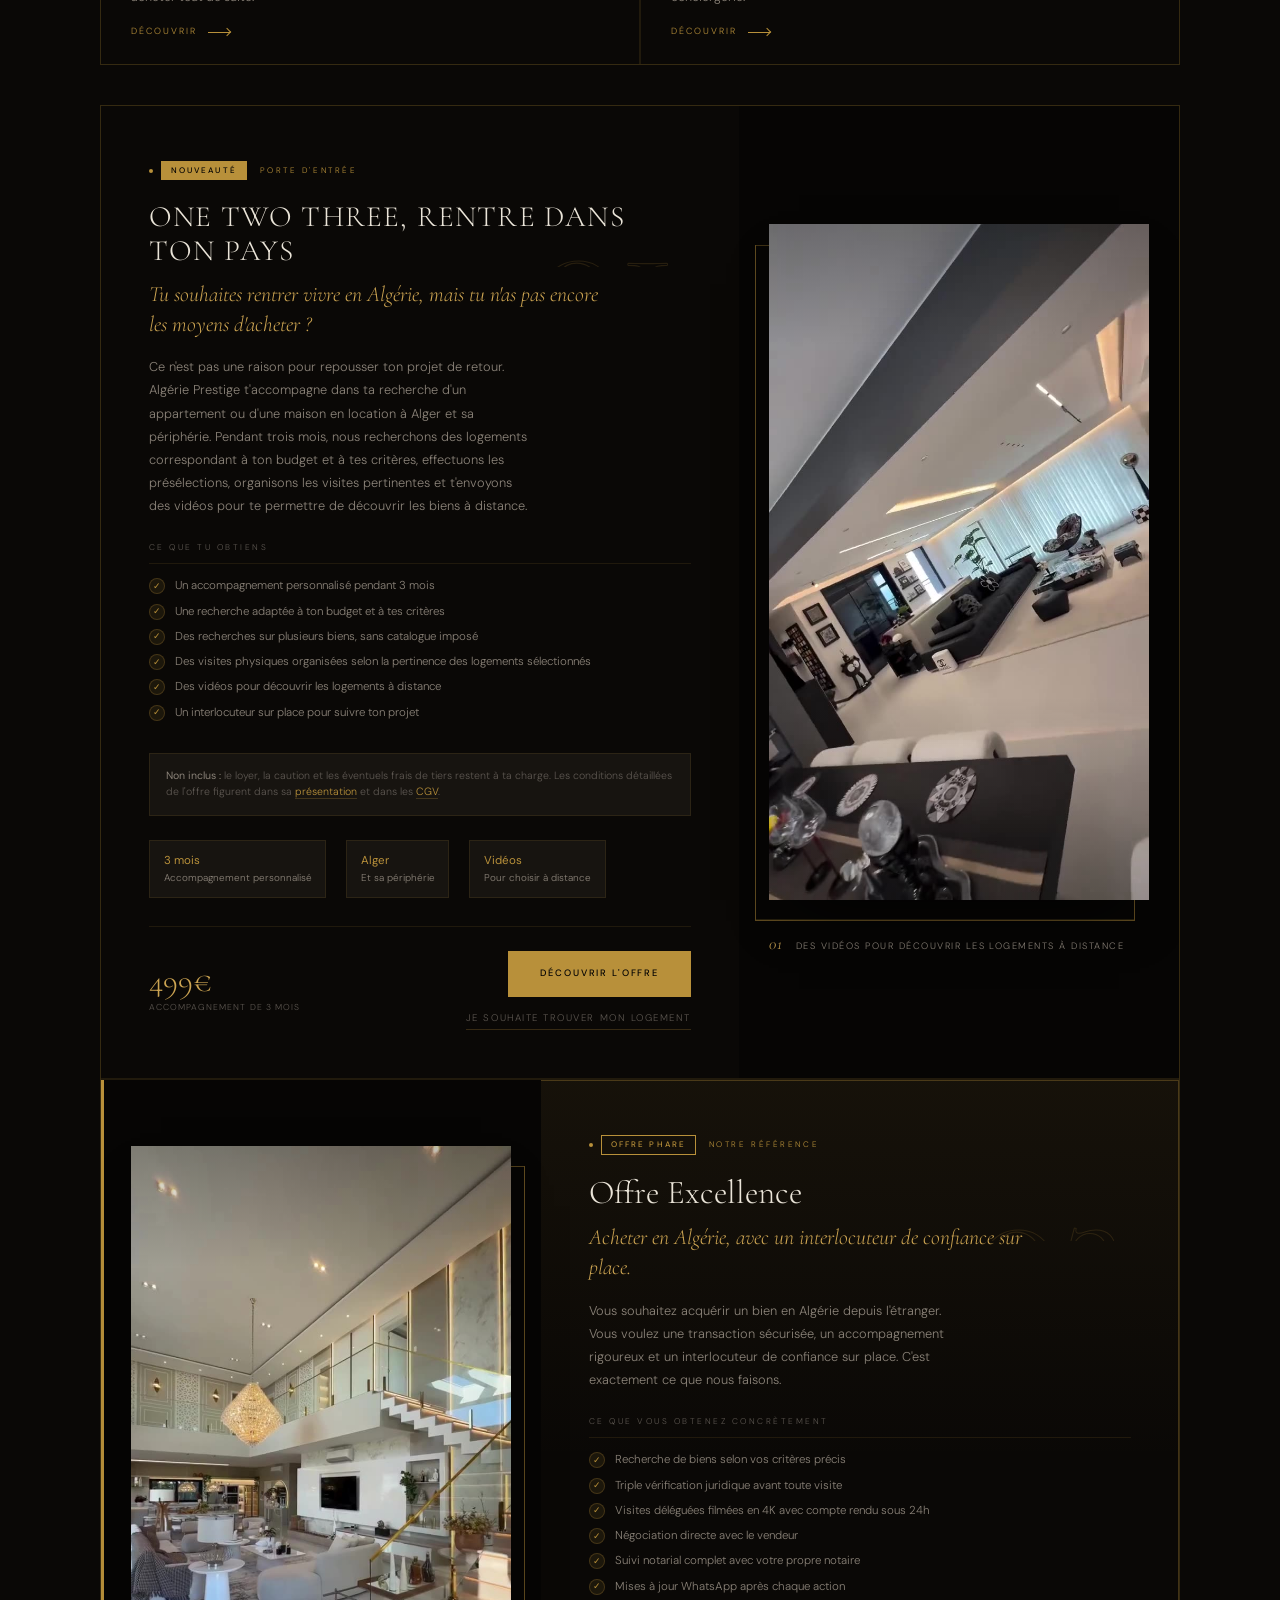
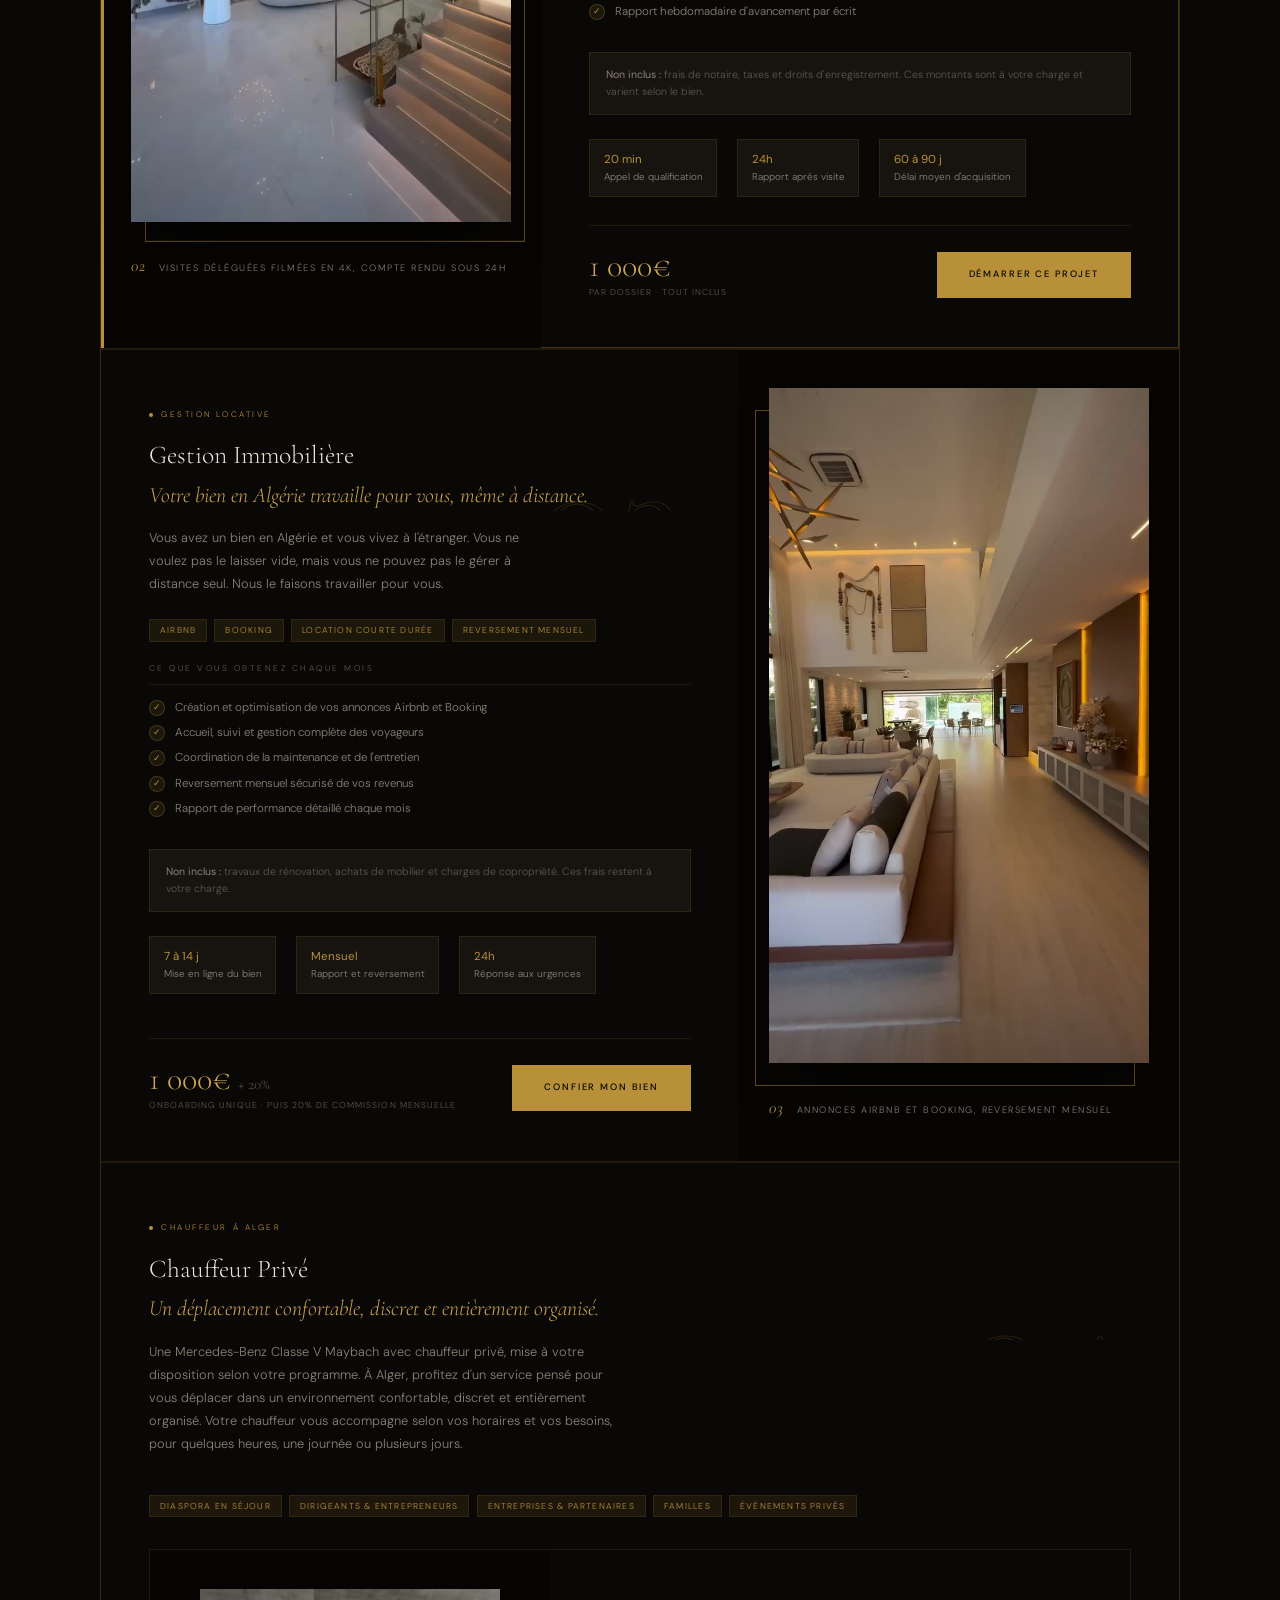
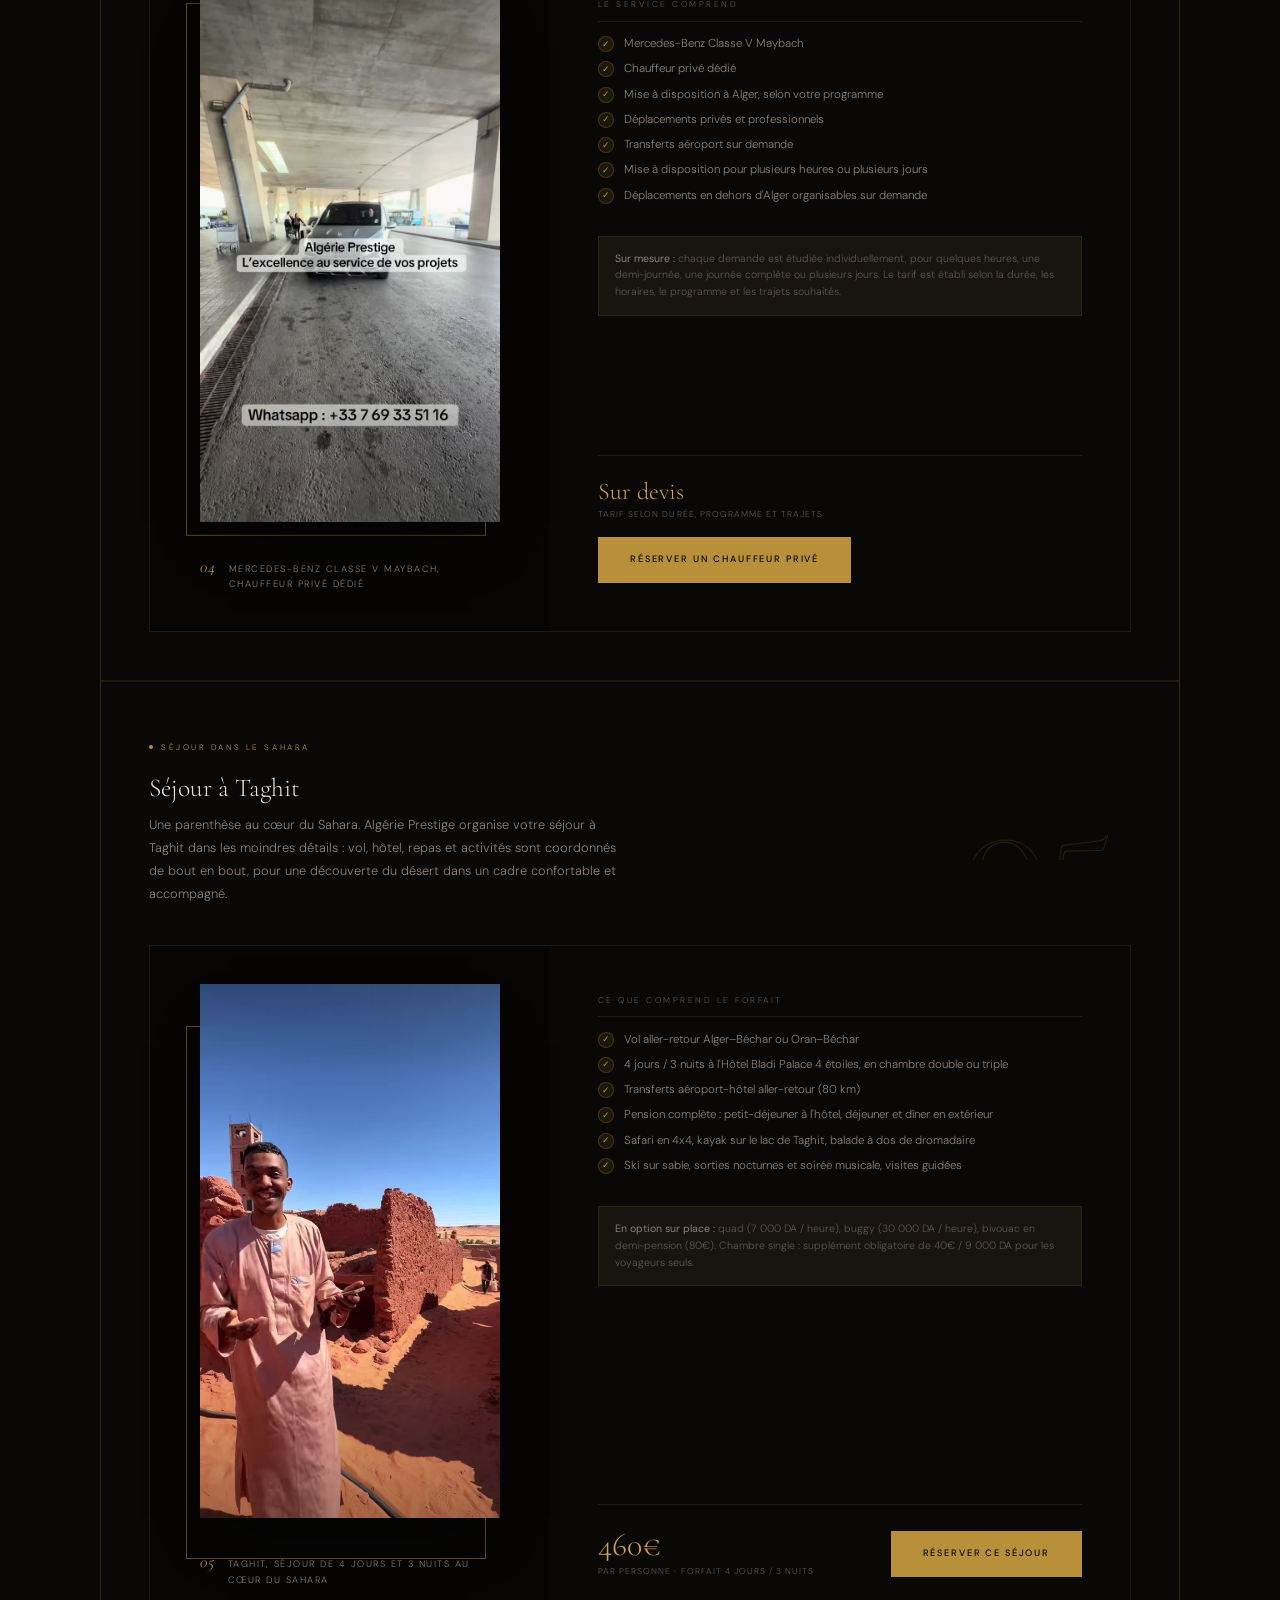
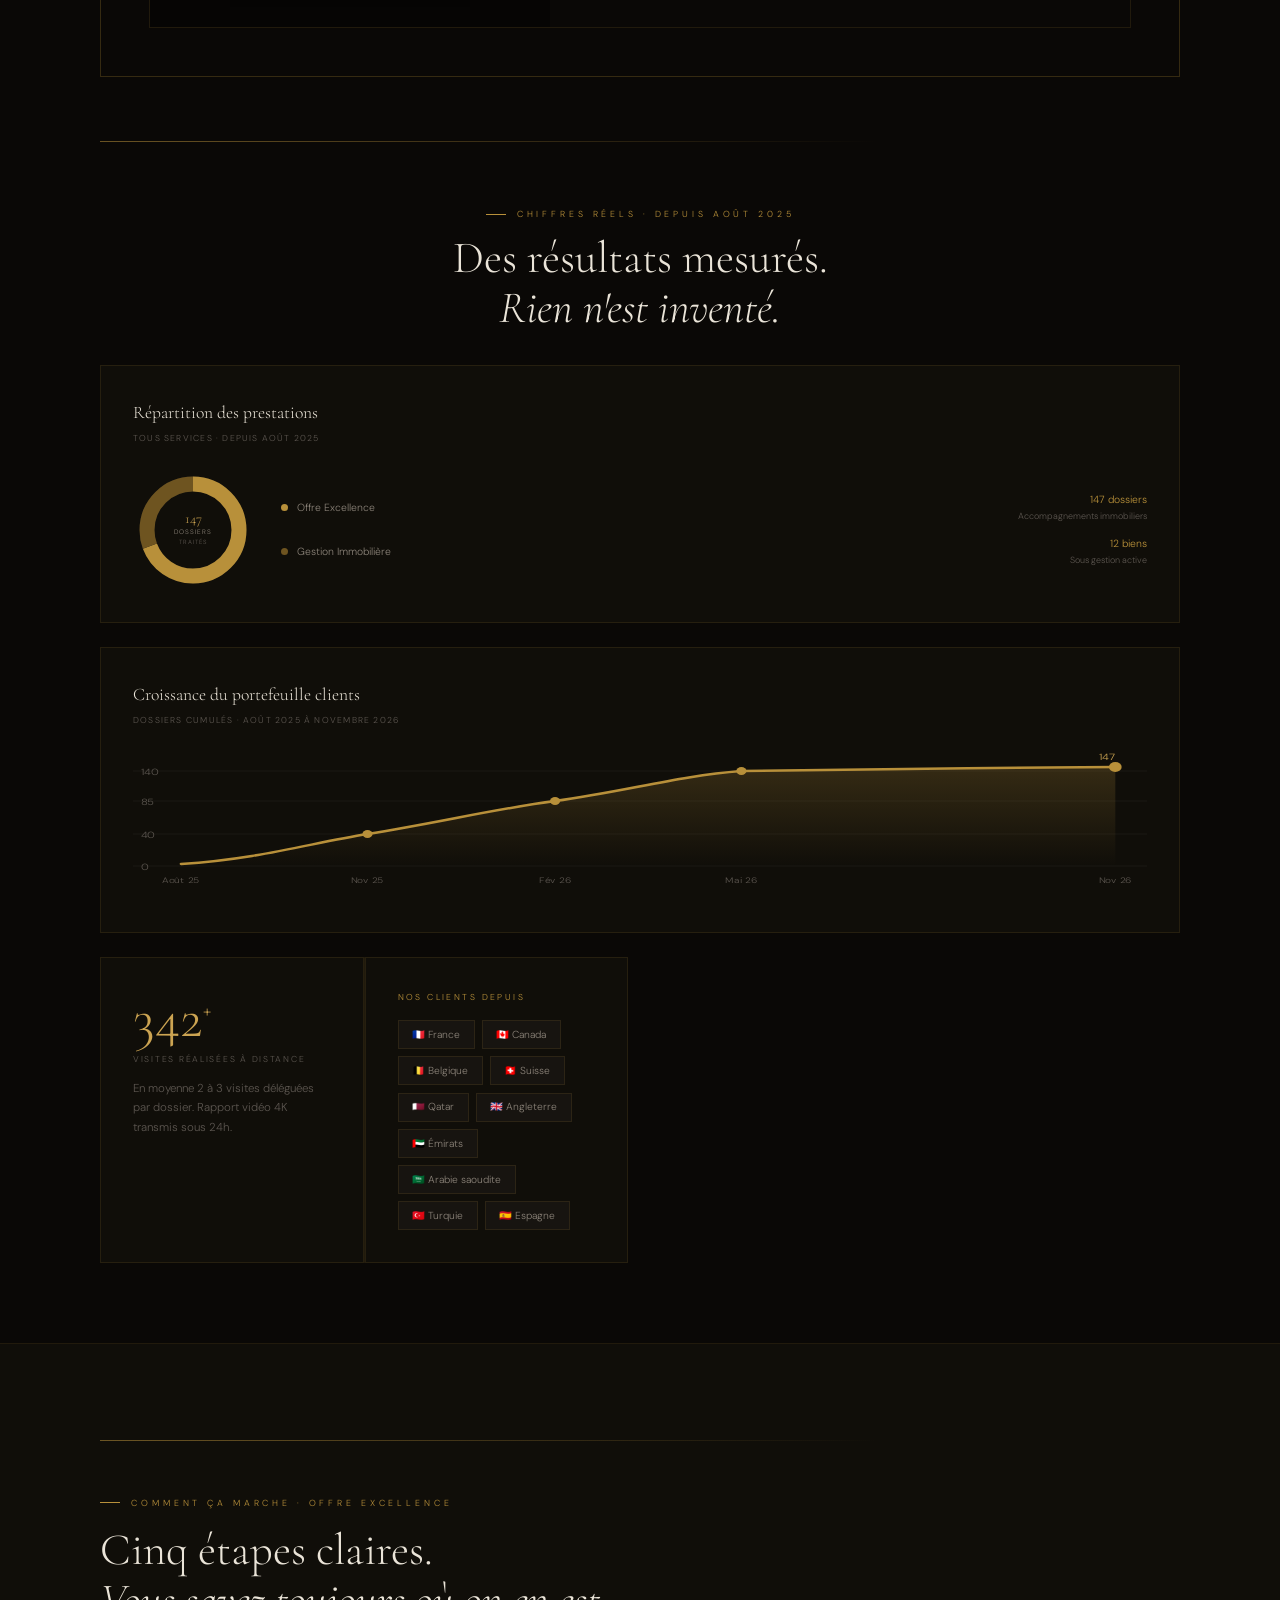
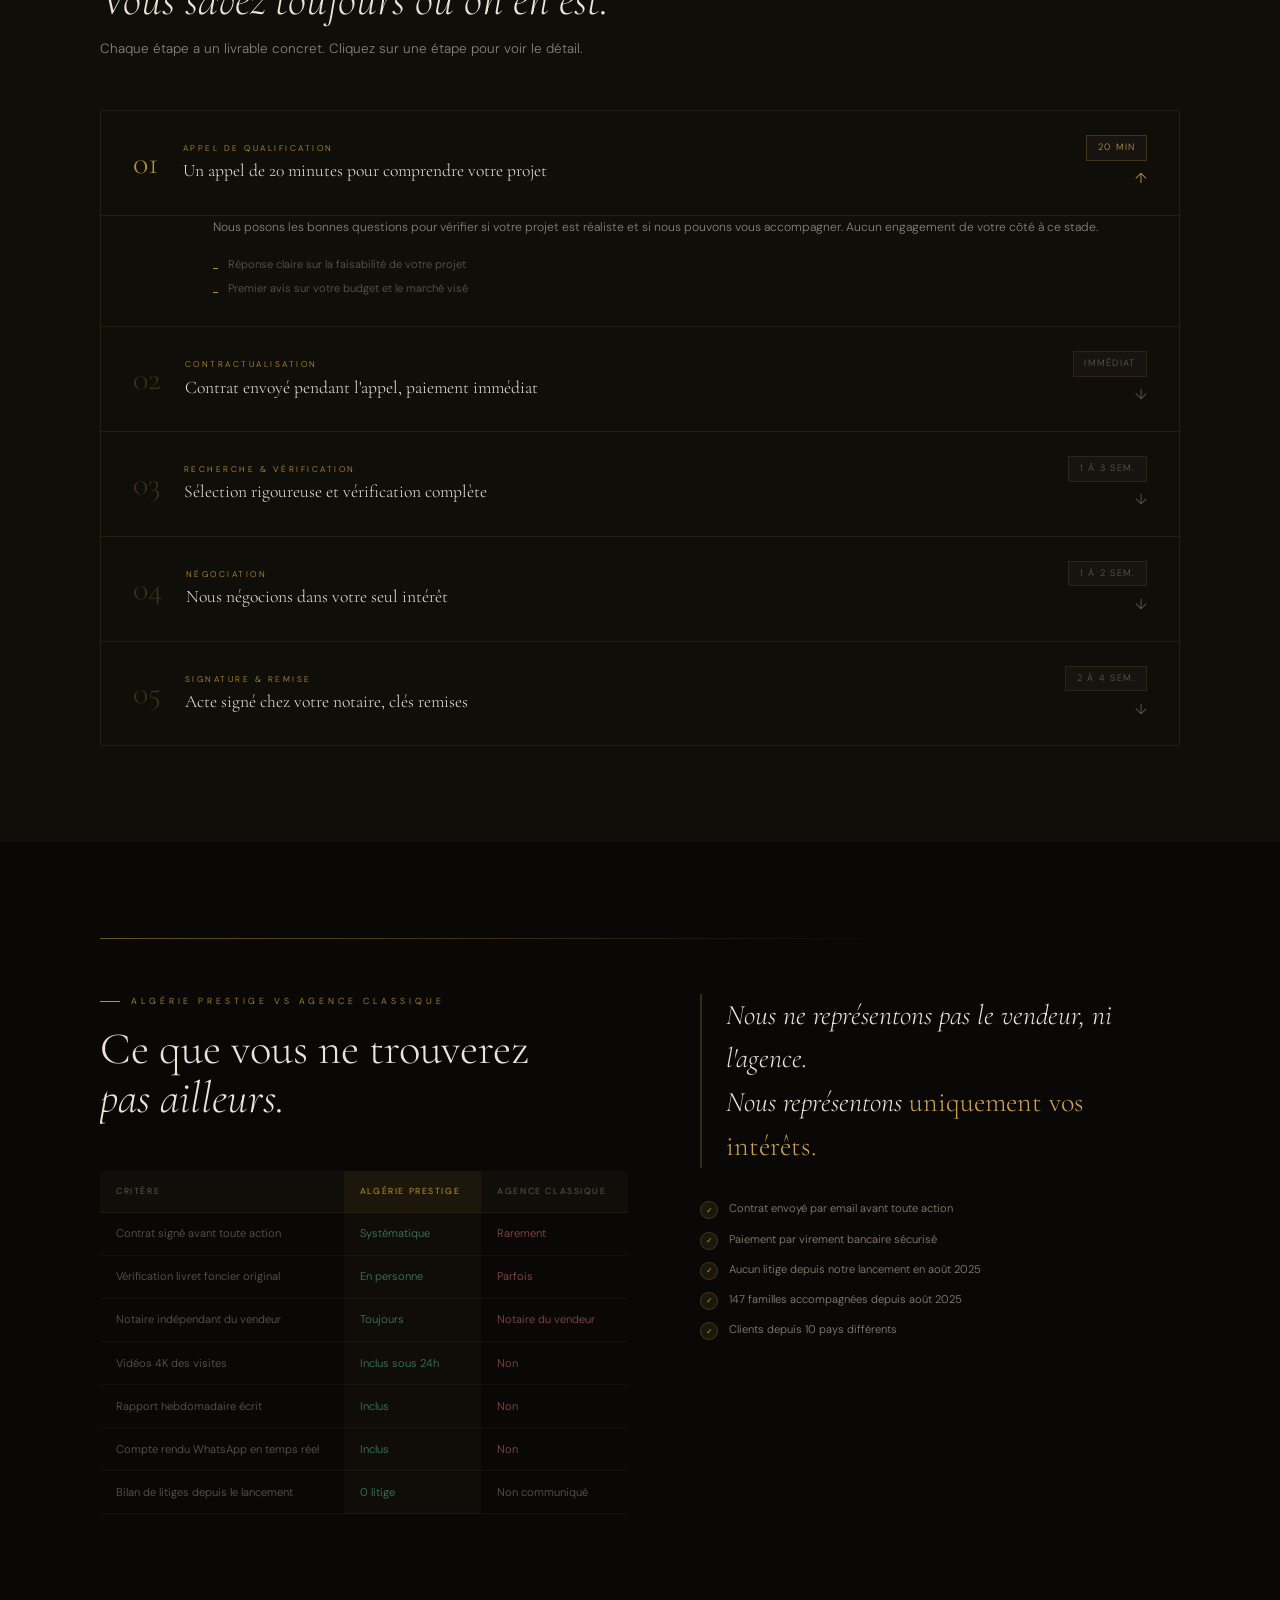
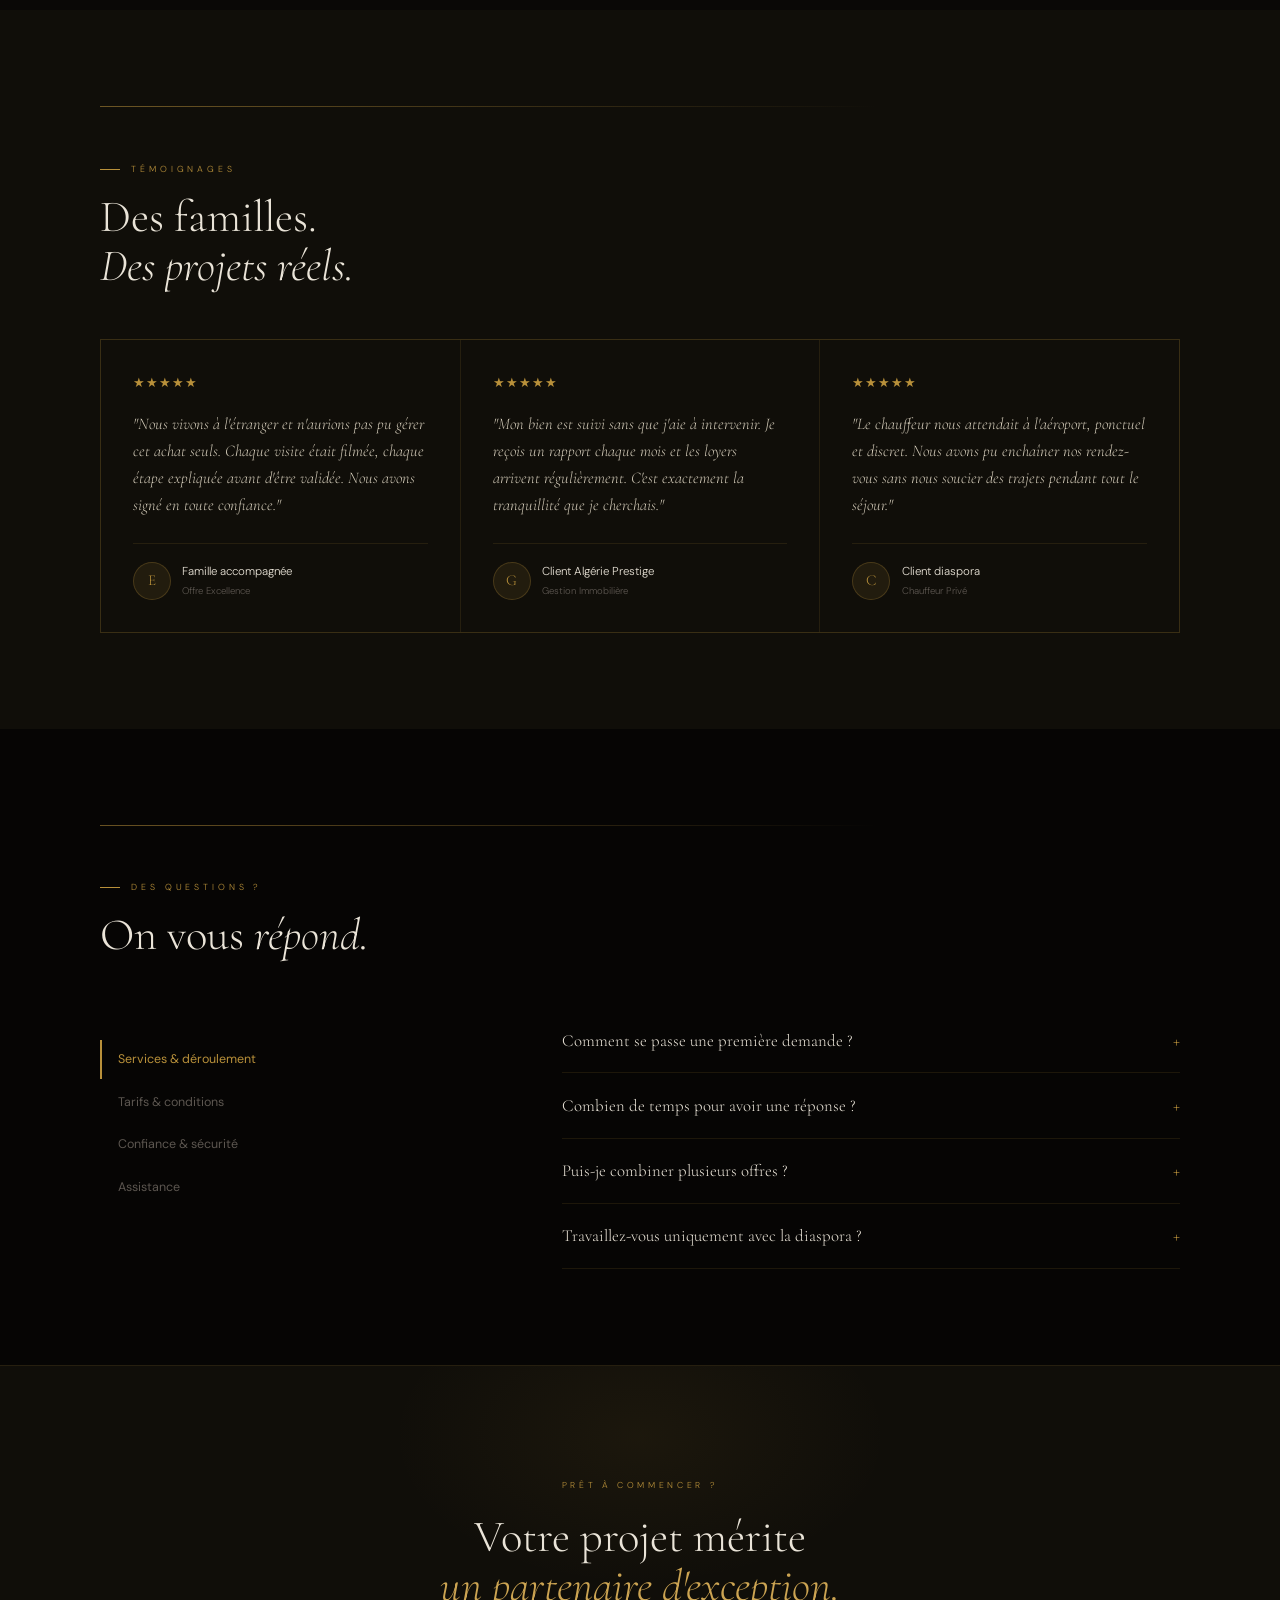
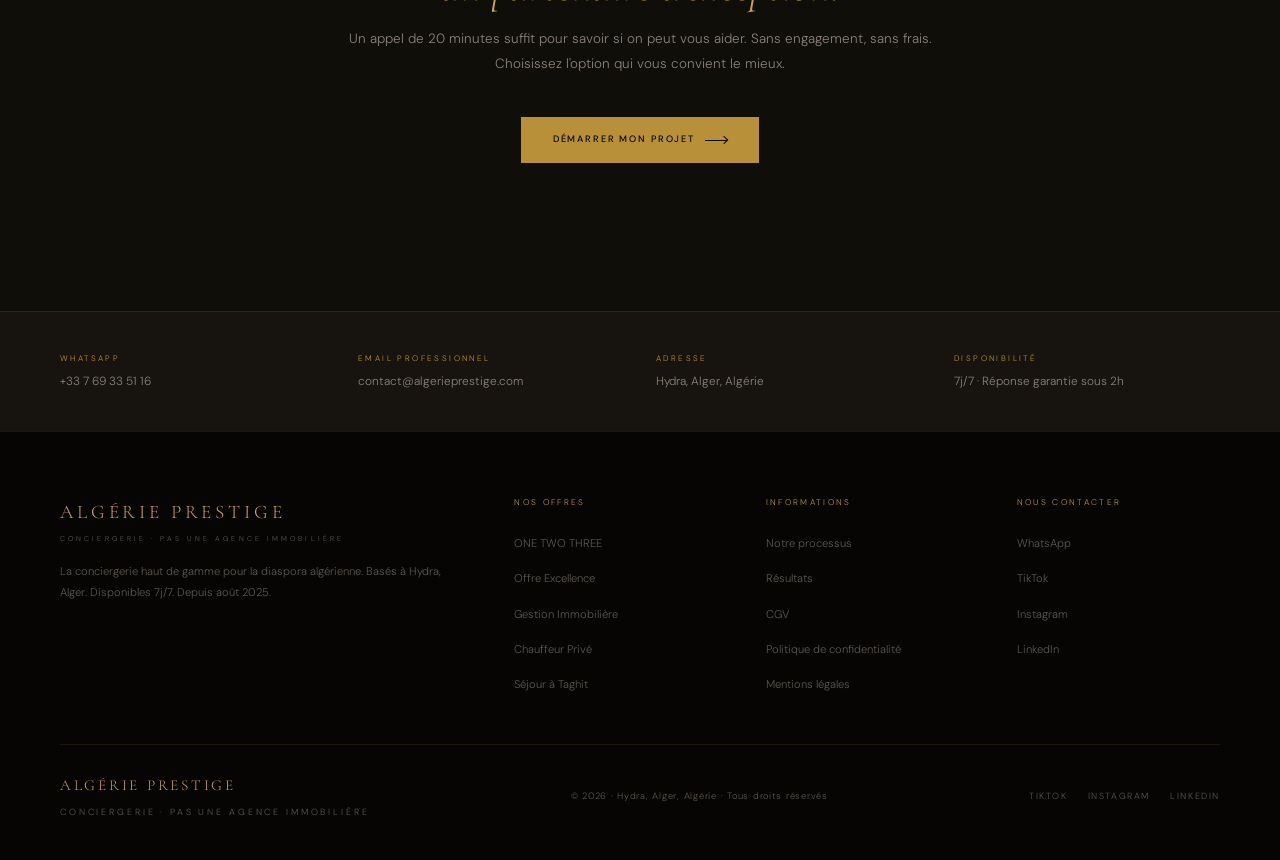
==== commit a9dbfa5b: "Add files via upload" ====
--- a/index.html
+++ b/index.html
@@ -7,20 +7,35 @@
 <meta name="description" content="Conciergerie privée pour la diaspora algérienne : achat immobilier sécurisé, gestion locative, chauffeur privé. Basés à Alger, disponibles 7j/7.">
 <meta property="og:title" content="Algérie Prestige : Conciergerie Privée pour la Diaspora Algérienne">
 <meta property="og:description" content="Achat immobilier, gestion locative, chauffeur privé : nous intervenons à votre place sur le terrain en Algérie, avec un suivi transparent à chaque étape.">
-<meta property="og:image" content="https://algerieprestige.com/img/brand/og-image.jpg">
+<meta property="og:image" content="https://algerieprestige.com/brand/og-image.jpg">
 <meta property="og:url" content="https://algerieprestige.com/">
+<link rel="canonical" href="https://algerieprestige.com/">
+<script type="application/ld+json">
+{
+  "@context": "https://schema.org",
+  "@type": "Organization",
+  "name": "Algérie Prestige",
+  "url": "https://algerieprestige.com/",
+  "logo": "https://algerieprestige.com/brand/favicon-512.png",
+  "description": "Conciergerie privée pour la diaspora algérienne : accompagnement à l'achat immobilier, gestion locative, chauffeur privé, séjours et accompagnement résidentiel en Algérie.",
+  "email": "contact@algerieprestige.com",
+  "telephone": "+33769335116",
+  "address": { "@type": "PostalAddress", "streetAddress": "7 Chemin Sidi Yahia, Hydra", "addressLocality": "Alger", "addressCountry": "DZ" },
+  "sameAs": ["https://www.instagram.com/algerieprestige", "https://www.tiktok.com/@algerieprestige", "https://www.linkedin.com/in/oussamamohammedchaouch"]
+}
+</script>
 <meta property="og:type" content="website">
 <meta property="og:locale" content="fr_FR">
 <meta name="twitter:card" content="summary_large_image">
-<meta name="twitter:image" content="https://algerieprestige.com/img/brand/og-image.jpg">
-<link rel="icon" type="image/png" sizes="512x512" href="img/brand/favicon-512.png">
-<link rel="icon" type="image/png" sizes="48x48" href="img/brand/favicon-48.png">
-<link rel="icon" type="image/png" sizes="32x32" href="img/brand/favicon-32.png">
-<link rel="icon" type="image/png" sizes="16x16" href="img/brand/favicon-16.png">
-<link rel="apple-touch-icon" sizes="180x180" href="img/brand/favicon-180.png">
-<link rel="preconnect" href="https://fonts.googleapis.com">
-<link rel="preconnect" href="https://fonts.gstatic.com" crossorigin>
-<link href="https://fonts.googleapis.com/css2?family=Cormorant+Garamond:ital,wght@0,300;0,400;0,500;0,600;1,300;1,400;1,500&family=DM+Sans:opsz,wght@9..40,300;9..40,400;9..40,500&display=swap" rel="stylesheet">
+<meta name="twitter:image" content="https://algerieprestige.com/brand/og-image.jpg">
+<link rel="icon" type="image/png" sizes="512x512" href="brand/favicon-512.png">
+<link rel="icon" type="image/png" sizes="48x48" href="brand/favicon-48.png">
+<link rel="icon" type="image/png" sizes="32x32" href="brand/favicon-32.png">
+<link rel="icon" type="image/png" sizes="16x16" href="brand/favicon-16.png">
+<link rel="apple-touch-icon" sizes="180x180" href="brand/favicon-180.png">
+<link rel="preload" href="assets/fonts/cormorant-garamond-latin-300-normal.woff2" as="font" type="font/woff2" crossorigin>
+<link rel="preload" href="assets/fonts/dm-sans-latin-400-normal.woff2" as="font" type="font/woff2" crossorigin>
+<link rel="stylesheet" href="assets/fonts/fonts.css">
 <style>
 
 /* ═══════════════════════════════════════
@@ -137,7 +152,7 @@
 .nav-links { display:flex; gap:2.25rem; list-style:none; }
 .nav-links a {
   font-size:.58rem; letter-spacing:.2em; text-transform:uppercase;
-  color:var(--txt-d); position:relative;
+  color:var(--txt-m); position:relative;
 }
 .nav-links a::after {
   content:''; position:absolute; bottom:-4px; left:0;
@@ -1441,7 +1456,7 @@
     <span class="mq-item"><b></b>Votre notaire, pas celui du vendeur</span>
     <span class="mq-item"><b></b>Visites déléguées filmées en 4K</span>
     <span class="mq-item"><b></b>147 familles depuis août 2025</span>
-    <span class="mq-item"><b></b>Clients depuis France, Canada, Belgique, Suisse</span>
+    <span class="mq-item"><b></b>Clients depuis 10 pays</span>
     <span class="mq-item"><b></b>Rapport sous 24h</span>
     <span class="mq-item"><b></b>Aucun litige à ce jour</span>
     <span class="mq-item"><b></b>Contrat signé avant toute action</span>
@@ -1449,7 +1464,7 @@
     <span class="mq-item"><b></b>Votre notaire, pas celui du vendeur</span>
     <span class="mq-item"><b></b>Visites déléguées filmées en 4K</span>
     <span class="mq-item"><b></b>147 familles depuis août 2025</span>
-    <span class="mq-item"><b></b>Clients depuis France, Canada, Belgique, Suisse</span>
+    <span class="mq-item"><b></b>Clients depuis 10 pays</span>
     <span class="mq-item"><b></b>Rapport sous 24h</span>
     <span class="mq-item"><b></b>Aucun litige à ce jour</span>
   </div>
@@ -1956,7 +1971,7 @@
   <div class="container">
     <div class="sec-sep" data-ap-rule></div>
     <div class="sec-head reveal">
-      <div class="eyebrow">Comment ça marche</div>
+      <div class="eyebrow">Comment ça marche · Offre Excellence</div>
       <h2 data-ap-title>Cinq étapes claires.<br><em>Vous savez toujours où on en est.</em></h2>
       <p>Chaque étape a un livrable concret. Cliquez sur une étape pour voir le détail.</p>
     </div>
@@ -2166,7 +2181,7 @@
           </div>
           <div class="trust-item">
             <div class="trust-check">✓</div>
-            Clients depuis 7 pays différents
+            Clients depuis 10 pays différents
           </div>
         </div>
       </div>
@@ -2333,6 +2348,13 @@
 /* NAV */
 const nav = document.getElementById('nav');
 window.addEventListener('scroll', () => nav.classList.toggle('stuck', scrollY > 50), {passive:true});
+/* barre de navigation placée sous la barre de contact, puis remontée au scroll */
+(function(){var tb=document.querySelector('.top-bar'),h=0;
+  function u(){nav.style.top=Math.max(0,h-scrollY)+'px'}
+  function m(){h=(tb&&getComputedStyle(tb).display!=='none')?tb.offsetHeight:0;u()}
+  m();addEventListener('resize',m);addEventListener('scroll',u,{passive:true});
+  if(document.fonts&&document.fonts.ready)document.fonts.ready.then(m);
+})();
 
 /* COUNTER */
 function runCounter(el) {
@@ -2390,7 +2412,7 @@
 /* FAQ */
 const faqData = {
   services: [
-    ["Comment se passe une première demande ?", "Un appel de qualification de 20 minutes, sans engagement, pour comprendre votre projet et vérifier qu'il est réaliste. Si tout convient, le contrat vous est envoyé dans la foulée."],
+    ["Comment se passe une première demande ?", "Un appel de qualification de 20 minutes, sans engagement, pour comprendre votre projet et vérifier qu'il est réaliste. Si tout convient, le contrat vous est envoyé dans la foulée. Pour l'offre ONE TWO THREE, vous présentez votre projet directement sur WhatsApp."],
     ["Combien de temps pour avoir une réponse ?", "Nous répondons sous 2h, 7j/7, par WhatsApp ou email."],
     ["Puis-je combiner plusieurs offres ?", "Oui. De nombreux clients cumulent l'Offre Excellence pour l'achat puis la Gestion Immobilière pour la mise en location du bien acquis."],
     ["Travaillez-vous uniquement avec la diaspora ?", "Notre accompagnement est pensé pour les Algériens vivant à l'étranger, mais nous restons ouverts à toute personne ayant besoin d'un accompagnement sur place en Algérie."]
@@ -2399,7 +2421,7 @@
     ["Le paiement se fait-il en une seule fois ?", "Oui, le paiement intégral est exigé avant le démarrage de la prestation, une fois le contrat signé."],
     ["Les frais de notaire sont-ils inclus dans vos honoraires ?", "Non. Les frais de notaire, taxes et droits d'enregistrement restent à la charge du client et varient selon le bien."],
     ["Puis-je être remboursé si je change d'avis ?", "Non : conformément à nos CGV, aucun remboursement n'est possible une fois le contrat signé et le paiement effectué. C'est pourquoi l'appel de qualification initial, gratuit et sans engagement, est essentiel avant de vous décider."],
-    ["Le mandat a-t-il une durée limitée ?", "Le mandat de recherche est conclu pour 12 mois."]
+    ["Le mandat a-t-il une durée limitée ?", "Le mandat de recherche de l'Offre Excellence est conclu pour 12 mois. L'offre ONE TWO THREE est conclue pour 3 mois."]
   ],
   confiance: [
     ["Comment vérifiez-vous un bien avant de me le présenter ?", "Triple vérification juridique (livret foncier, situation du bien) avant toute visite, puis une visite déléguée filmée en 4K avec compte rendu sous 24h."],
--- a/assets/fonts/fonts.css
+++ b/assets/fonts/fonts.css
@@ -0,0 +1,19 @@
+/* Polices hébergées sur le site (aucune requête vers un serveur tiers). Sous-ensemble latin, licence SIL OFL. */
+@font-face{font-family:'Cormorant Garamond';font-style:normal;font-weight:300;font-display:swap;src:url(cormorant-garamond-latin-300-normal.woff2) format('woff2')}
+@font-face{font-family:'Cormorant Garamond';font-style:normal;font-weight:400;font-display:swap;src:url(cormorant-garamond-latin-400-normal.woff2) format('woff2')}
+@font-face{font-family:'Cormorant Garamond';font-style:normal;font-weight:500;font-display:swap;src:url(cormorant-garamond-latin-500-normal.woff2) format('woff2')}
+@font-face{font-family:'Cormorant Garamond';font-style:normal;font-weight:600;font-display:swap;src:url(cormorant-garamond-latin-600-normal.woff2) format('woff2')}
+@font-face{font-family:'Cormorant Garamond';font-style:italic;font-weight:300;font-display:swap;src:url(cormorant-garamond-latin-300-italic.woff2) format('woff2')}
+@font-face{font-family:'Cormorant Garamond';font-style:italic;font-weight:400;font-display:swap;src:url(cormorant-garamond-latin-400-italic.woff2) format('woff2')}
+@font-face{font-family:'Cormorant Garamond';font-style:italic;font-weight:500;font-display:swap;src:url(cormorant-garamond-latin-500-italic.woff2) format('woff2')}
+@font-face{font-family:'DM Sans';font-style:normal;font-weight:300;font-display:swap;src:url(dm-sans-latin-300-normal.woff2) format('woff2')}
+@font-face{font-family:'DM Sans';font-style:normal;font-weight:400;font-display:swap;src:url(dm-sans-latin-400-normal.woff2) format('woff2')}
+@font-face{font-family:'DM Sans';font-style:normal;font-weight:500;font-display:swap;src:url(dm-sans-latin-500-normal.woff2) format('woff2')}
+@font-face{font-family:'Montserrat';font-style:normal;font-weight:300;font-display:swap;src:url(montserrat-latin-300-normal.woff2) format('woff2')}
+@font-face{font-family:'Montserrat';font-style:normal;font-weight:400;font-display:swap;src:url(montserrat-latin-400-normal.woff2) format('woff2')}
+@font-face{font-family:'Montserrat';font-style:normal;font-weight:500;font-display:swap;src:url(montserrat-latin-500-normal.woff2) format('woff2')}
+@font-face{font-family:'Montserrat';font-style:normal;font-weight:600;font-display:swap;src:url(montserrat-latin-600-normal.woff2) format('woff2')}
+@font-face{font-family:'Montserrat';font-style:normal;font-weight:700;font-display:swap;src:url(montserrat-latin-700-normal.woff2) format('woff2')}
+@font-face{font-family:'Inter';font-style:normal;font-weight:400;font-display:swap;src:url(inter-latin-400-normal.woff2) format('woff2')}
+@font-face{font-family:'Inter';font-style:normal;font-weight:500;font-display:swap;src:url(inter-latin-500-normal.woff2) format('woff2')}
+@font-face{font-family:'Inter';font-style:normal;font-weight:600;font-display:swap;src:url(inter-latin-600-normal.woff2) format('woff2')}
--- a/assets/ap-motion.css
+++ b/assets/ap-motion.css
@@ -3,7 +3,7 @@
 :root{--ap-ease:cubic-bezier(.2,.7,.1,1);--ap-gold:#B8903A;--ap-gold-l:#DEC07A}
 
 /* entrée / sortie de page */
-.ap-js body{animation:ap-enter .7s var(--ap-ease) both}
+.ap-js body{animation:ap-enter .7s var(--ap-ease) backwards}
 .ap-js.ap-leave body{opacity:0;transform:translateY(-6px);transition:opacity .28s ease,transform .28s ease}
 @keyframes ap-enter{from{opacity:0;transform:translateY(8px)}to{opacity:1;transform:none}}
 
